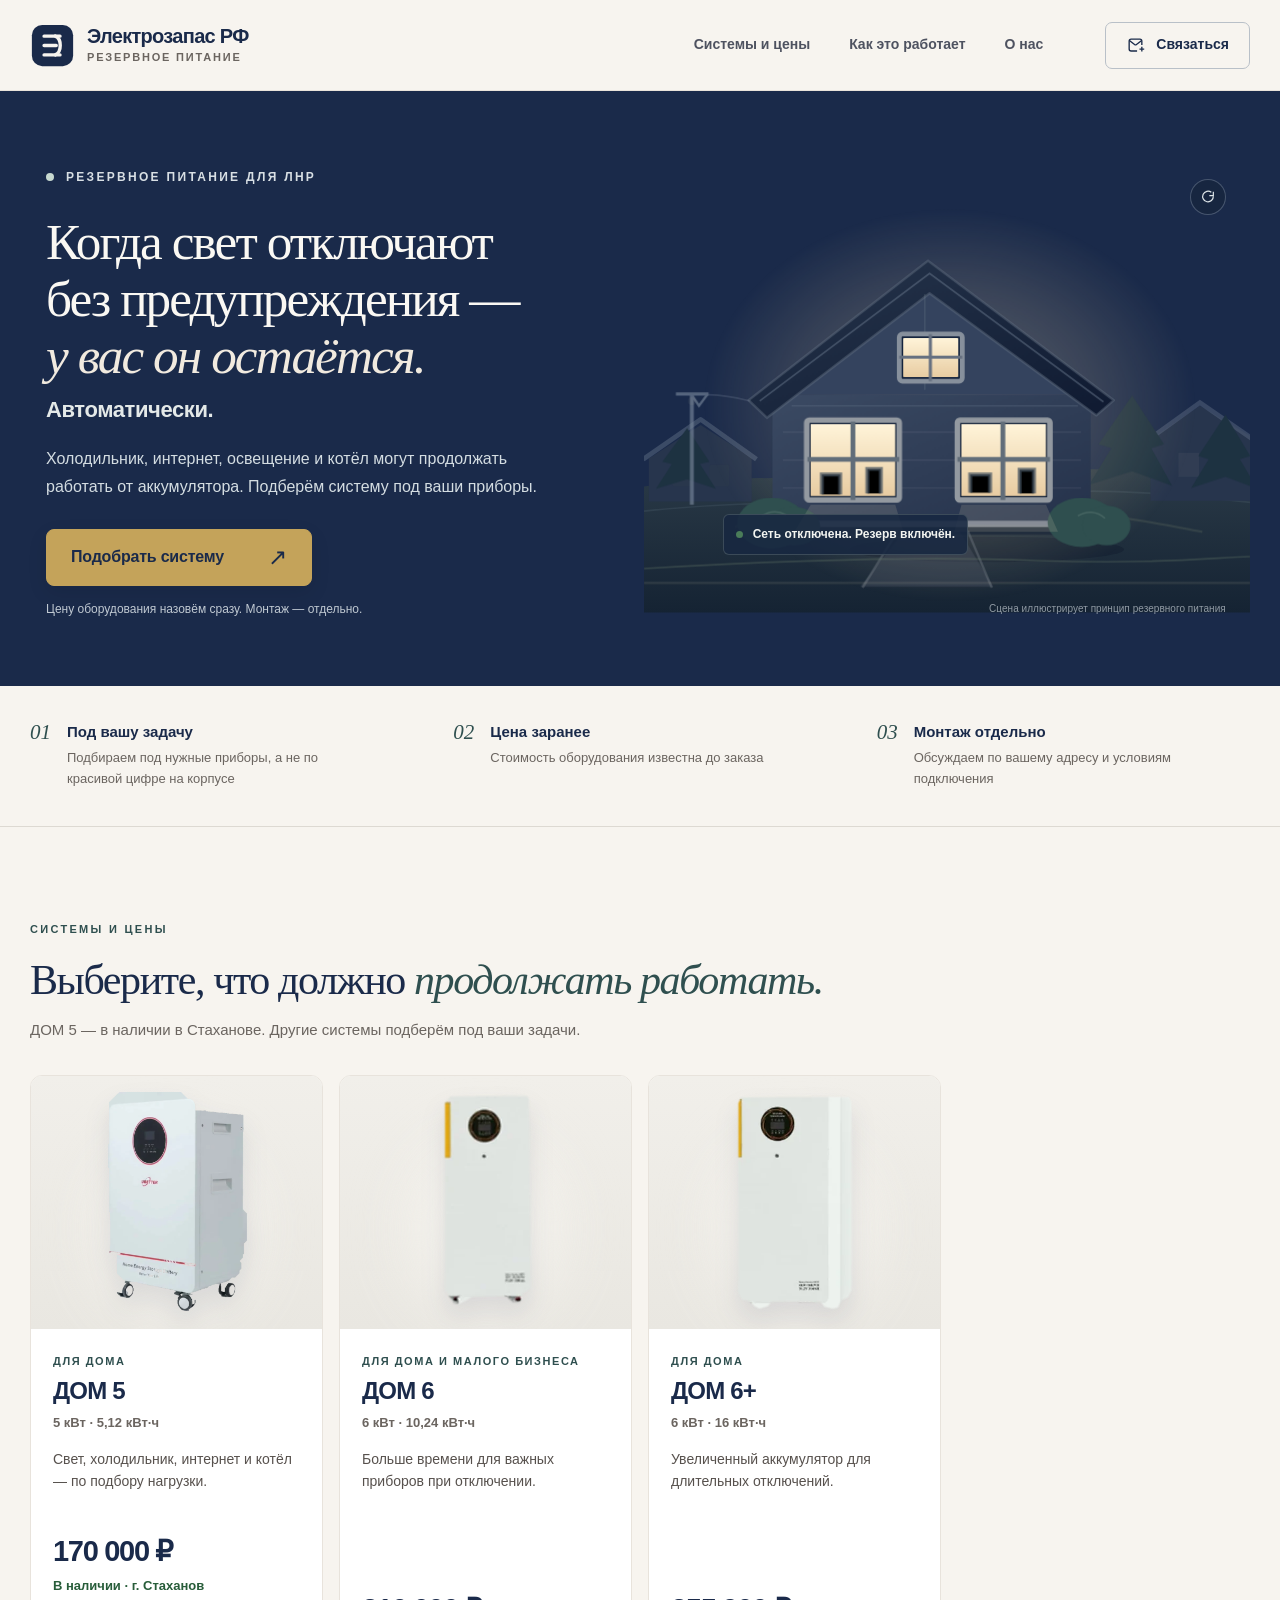
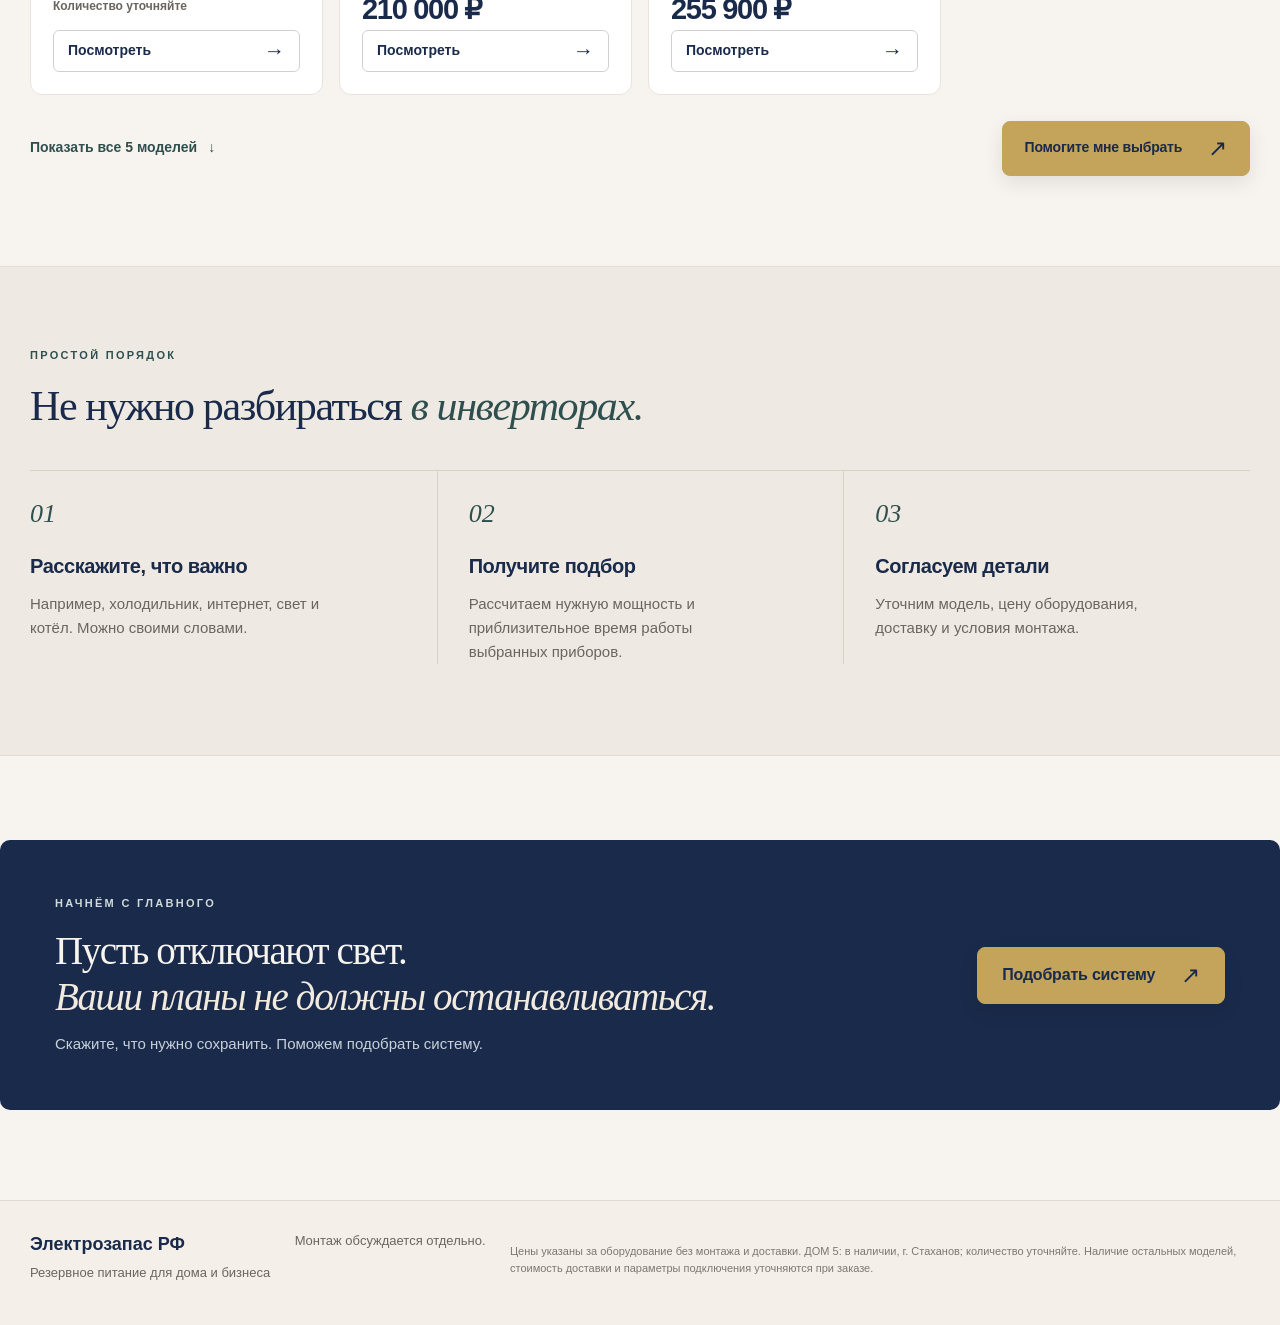
==== index.html @ c854bb40 "Prioritize DOM 5 at 170000 RUB and hide cheaper START variants" ====
<!DOCTYPE html>
<html lang="ru">
<head>
  <meta charset="UTF-8" />
  <meta name="viewport" content="width=device-width, initial-scale=1, viewport-fit=cover" />
  <meta name="theme-color" content="#F7F4EF" />
  <meta name="color-scheme" content="light" />
  <meta name="format-detection" content="telephone=no" />
  <meta name="description" content="Электрозапас РФ. Системы резервного питания для дома и бизнеса. Подбор под ваши приборы. Монтаж рассчитывается отдельно." />
  <title>Электрозапас РФ — когда свет отключают, у вас он остаётся</title>
  <link rel="stylesheet" href="styles.css" />
  <link rel="preload" href="app.js?v=20261117-170000" as="script" />
</head>
<body>
  <a href="#main-content" class="skip-link">Перейти к содержимому</a>
  <header class="site-header">
    <div class="container header-inner">
      <a class="brand" href="#" id="logoHome" aria-label="Электрозапас РФ — на главную">
        <svg class="brand-mark" viewBox="0 0 48 48" fill="none" aria-hidden="true">
          <rect x="2" y="2" width="44" height="44" rx="11" fill="#1A2A4A" />
          <path d="M15 14H32M15 24H28M15 34H32" stroke="#F7F4EF" stroke-width="3.6" stroke-linecap="round" />
          <path d="M27 14C34 17 34 31 27 34" stroke="#F7F4EF" stroke-width="3.6" stroke-linecap="round" />
        </svg>
        <span class="brand-wordmark"><strong>Электрозапас <i>РФ</i></strong><small>Резервное питание</small></span>
      </a>
      <nav class="desktop-nav" aria-label="Основная навигация">
        <a href="#systems">Системы и цены</a>
        <a href="#how">Как это работает</a>
        <a href="#about">О нас</a>
      </nav>
      <button type="button" class="header-contact" data-open-lead>
        <svg viewBox="0 0 24 24" fill="none" stroke="currentColor" stroke-width="1.7" aria-hidden="true"><path d="M20 11.4V6.5A2.5 2.5 0 0 0 17.5 4h-11A2.5 2.5 0 0 0 4 6.5v10A2.5 2.5 0 0 0 6.5 19H14"/><path d="M4.7 6l6.1 4.8a2 2 0 0 0 2.4 0L19.4 6"/><path d="M17 16.5h6M20 13.5v6" /></svg>
        Связаться
      </button>
    </div>
  </header>

  <div id="landing-view">
    <main id="main-content">
      <section class="hero container" aria-labelledby="heroTitle">
        <div class="hero-copy">
          <p class="hero-eyebrow"><span class="eyebrow-dot"></span> Резервное питание для ЛНР</p>
          <h1 id="heroTitle">Когда свет отключают <span>без предупреждения —</span> <em>у вас он остаётся.</em></h1>
          <p class="hero-automatic">Автоматически.</p>
          <p class="hero-description">Холодильник, интернет, освещение и котёл могут продолжать работать от аккумулятора. Подберём систему под ваши приборы.</p>
          <button type="button" class="button-primary hero-cta" data-open-lead>Подобрать систему <span aria-hidden="true">↗</span></button>
          <p class="hero-underbutton">Цену оборудования назовём сразу. Монтаж — отдельно.</p>
        </div>
        <div class="hero-visual" id="heroVisual" role="img" aria-label="Ночной дом. В районе отключают электричество, затем окна дома мягко загораются благодаря резервному питанию.">
          <svg class="house-scene" viewBox="0 0 760 550" aria-hidden="true" xmlns="http://www.w3.org/2000/svg">
            <defs>
              <linearGradient id="eveningSky" x1="0" y1="0" x2="0" y2="1"><stop stop-color="#1A2A4A"/><stop offset="1" stop-color="#19253E"/></linearGradient>
              <linearGradient id="mainWall" x1="0" y1="0" x2="1" y2="1"><stop stop-color="#3B4A63"/><stop offset="1" stop-color="#25324B"/></linearGradient>
              <linearGradient id="roof" x1="0" y1="0" x2="0.9" y2="1"><stop stop-color="#27364D"/><stop offset="1" stop-color="#101B32"/></linearGradient>
              <linearGradient id="glazing" x1="0" y1="0" x2="0" y2="1"><stop stop-color="#FFF4D9"/><stop offset="1" stop-color="#E8CCA2"/></linearGradient>
              <radialGradient id="warmAura"><stop stop-color="#FFE9BE" stop-opacity=".31"/><stop offset=".63" stop-color="#FFE4B2" stop-opacity=".13"/><stop offset="1" stop-color="#FFE4B2" stop-opacity="0"/></radialGradient>
              <linearGradient id="ground" x1="0" y1="0" x2="0" y2="1"><stop stop-color="#2A3A47"/><stop offset="1" stop-color="#152333"/></linearGradient>
            </defs>
            <path d="M0 392C147 374 231 386 343 378C453 369 643 362 760 390V550H0Z" fill="url(#ground)" />
            <path d="M0 423C155 406 270 417 389 405C519 392 650 398 760 412" stroke="#516071" stroke-opacity=".28" stroke-width="2" fill="none"/>
            <g class="far-street">
              <path d="M6 357L71 315L135 356V411H6Z" fill="#27354D"/><path d="M-1 358L71 308L141 358" fill="none" stroke="#53617A" stroke-opacity=".6" stroke-width="6" stroke-linejoin="round"/>
              <rect x="36" y="365" width="25" height="27" rx="2" fill="#29374C"/><rect x="82" y="365" width="25" height="27" rx="2" fill="#29374C"/>
              <path d="M635 333L697 291L760 329V410H635Z" fill="#27354D"/><path d="M626 338L697 287L765 334" fill="none" stroke="#53617A" stroke-opacity=".55" stroke-width="6"/>
              <rect class="neighborhood-light" x="670" y="350" width="26" height="30" fill="#DDD4B8" opacity=".55"/>
            </g>
            <g class="tree-lines" fill="#1D3241"><path d="M54 409V319l-31 42 12 3-20 31 39-12 36 12-20-31 12-3-28-42Z"/><path d="M612 421V278l-42 61 16 5-28 46 54-17 50 18-26-47 16-5-40-61Z"/><path d="M729 420V302l-34 52 13 4-22 36 43-14 40 15-22-37 13-4-31-52Z"/></g>
            <g class="front-garden"><path d="M114 443C172 415 249 415 324 434C400 449 477 427 555 428C612 430 665 443 700 449" fill="none" stroke="#56625B" stroke-width="3" stroke-opacity=".38"/><ellipse cx="430" cy="471" rx="172" ry="16" fill="#0E1A2B" opacity=".38"/></g>
            <g class="main-house">
              <ellipse class="house-aura" cx="383" cy="290" rx="310" ry="248" fill="url(#warmAura)"/>
              <rect x="161" y="277" width="399" height="163" fill="url(#mainWall)"/>
              <path d="M161 277L360 130L560 277H161Z" fill="#34435E"/>
              <path d="M131 284L356 109L589 284L567 303L358 150L154 306Z" fill="url(#roof)" stroke="#657184" stroke-opacity=".45" stroke-width="3" stroke-linejoin="round"/>
              <path d="M145 285L358 125L576 286" fill="none" stroke="#728094" stroke-opacity=".45" stroke-width="2"/>
              <path d="M185 291H544" stroke="#728094" stroke-opacity=".25" stroke-width="2"/>
              <path d="M174 324H548M174 359H548M174 394H548" stroke="#8B98A3" stroke-opacity=".14" stroke-width="1.8" />
              <path d="M352 151L352 271" stroke="#8B98A3" stroke-opacity=".24" stroke-width="1.6"/>
              <rect x="320" y="201" width="79" height="59" rx="4" fill="#14233D" stroke="#87909C" stroke-width="6"/>
              <rect class="window-light" x="325" y="206" width="69" height="49" rx="1" fill="url(#glazing)" />
              <path d="M359 201V260M320 230H399" stroke="#667080" stroke-width="4"/>
              <rect x="204" y="309" width="116" height="100" rx="3" fill="#101F37" stroke="#9399A0" stroke-width="7"/>
              <rect class="window-light" x="209" y="314" width="106" height="90" fill="url(#glazing)"/>
              <path d="M262 311V409M205 358H320" stroke="#616D79" stroke-width="6" />
              <rect x="393" y="309" width="116" height="100" rx="3" fill="#101F37" stroke="#9399A0" stroke-width="7"/>
              <rect class="window-light" x="398" y="314" width="106" height="90" fill="url(#glazing)"/>
              <path d="M450 311V409M393 358H509" stroke="#616D79" stroke-width="6"/>
              <path class="indoor-silhouette" d="M223 402V377H246V402M280 401V370H297V401M409 400V377H434V400M471 401V371H489V401" stroke="#42505E" stroke-width="5" stroke-opacity=".7"/>
              <path d="M161 439H561" stroke="#8A91A0" stroke-opacity=".8" stroke-width="8"/>
              <path d="M160 448H560" stroke="#212D3D" stroke-width="9"/>
              <path d="M327 447L271 518H438L395 447Z" fill="#6E7280" opacity=".24"/>
              <path d="M318 448L274 519M406 448L436 519" stroke="#717B83" stroke-opacity=".45" stroke-width="3"/>
              <g fill="#2F4F4F"><ellipse cx="160" cy="438" rx="43" ry="32"/><ellipse cx="188" cy="442" rx="33" ry="24"/><ellipse cx="549" cy="437" rx="43" ry="31"/><ellipse cx="580" cy="441" rx="30" ry="25"/></g>
              <path d="M148 429C159 422 168 422 178 428M544 429C555 422 568 423 578 432" stroke="#78918A" stroke-opacity=".33" stroke-width="2" fill="none"/>
              <path class="window-reflection" d="M209 415L183 458L328 458L315 415M398 415L389 449L519 449L504 415" fill="#F6E4C2" opacity="0"/>
            </g>
            <g class="street-pole" opacity=".65"><path d="M60 276V415" stroke="#77869A" stroke-width="5"/><path d="M40 276H81" stroke="#77869A" stroke-width="4"/><path d="M59 276L69 291L80 276" stroke="#77869A" stroke-width="3" fill="none"/><path d="M81 277C108 278 117 281 133 285" fill="none" stroke="#8C99AB" stroke-opacity=".35" stroke-width="2"/></g>
            <circle class="pole-light" cx="60" cy="285" r="5" fill="#F4E0B9" />
            <g class="scene-detail"><path d="M0 495C172 485 347 479 492 485C647 490 715 481 760 480" stroke="#667A6A" stroke-opacity=".36" stroke-width="2" fill="none"/><path d="M0 513H760" stroke="#B3B09B" stroke-opacity=".15" stroke-width="3"/></g>
          </svg>
          <div class="scene-status">
            <span class="scene-status-indicator"></span>
            <span class="scene-status-text" id="sceneStatus">Сеть отключена. Резерв включён.</span>
          </div>
          <button type="button" class="replay-button" id="replayHero" aria-label="Повторить анимацию" title="Повторить анимацию">
            <svg width="16" height="16" viewBox="0 0 24 24" stroke="currentColor" fill="none" stroke-width="1.8" aria-hidden="true"><path d="M20 11a8 8 0 1 1-3-6"/><path d="M20 4v6h-6"/></svg>
          </button>
          <p class="scene-disclaimer">Сцена иллюстрирует принцип резервного питания</p>
        </div>
      </section>

      <section class="trust-strip container" id="about" aria-label="Наш подход">
        <div class="trust-item"><span class="trust-index">01</span><div><strong>Под вашу задачу</strong><p>Подбираем под нужные приборы, а не по красивой цифре на корпусе</p></div></div>
        <div class="trust-item"><span class="trust-index">02</span><div><strong>Цена заранее</strong><p>Стоимость оборудования известна до заказа</p></div></div>
        <div class="trust-item"><span class="trust-index">03</span><div><strong>Монтаж отдельно</strong><p>Обсуждаем по вашему адресу и условиям подключения</p></div></div>
      </section>

      <section class="models-section section container" id="systems" aria-labelledby="modelsTitle">
        <div class="section-heading"><div><p class="section-kicker">СИСТЕМЫ И ЦЕНЫ</p><h2 id="modelsTitle">Выберите, что должно <i>продолжать работать.</i></h2><p class="section-caption">ДОМ 5 — в наличии в Стаханове. Другие системы подберём под ваши задачи.</p></div></div>
        <div class="models-grid" id="modelsGrid"></div>
        <div class="models-section-bottom"><button id="moreModels" class="quiet-link" type="button" aria-expanded="false">Показать все 5 моделей <span aria-hidden="true">↓</span></button><button type="button" class="button-primary compact-cta" data-open-lead>Помогите мне выбрать <span aria-hidden="true">↗</span></button></div>
      </section>

      <section class="steps-section" id="how" aria-labelledby="stepsTitle"><div class="container">
        <div class="steps-head"><p class="section-kicker">ПРОСТОЙ ПОРЯДОК</p><h2 id="stepsTitle">Не нужно разбираться <i>в инверторах.</i></h2></div>
        <div class="steps-grid">
          <div class="step"><span class="step-number">01</span><h3>Расскажите, что важно</h3><p>Например, холодильник, интернет, свет и котёл. Можно своими словами.</p></div>
          <div class="step"><span class="step-number">02</span><h3>Получите подбор</h3><p>Рассчитаем нужную мощность и приблизительное время работы выбранных приборов.</p></div>
          <div class="step"><span class="step-number">03</span><h3>Согласуем детали</h3><p>Уточним модель, цену оборудования, доставку и условия монтажа.</p></div>
        </div>
      </div></section>

      <section class="final-cta container" aria-label="Оставить заявку">
        <div><p class="section-kicker">НАЧНЁМ С ГЛАВНОГО</p><h2>Пусть отключают свет.<br /><i>Ваши планы не должны останавливаться.</i></h2><p>Скажите, что нужно сохранить. Поможем подобрать систему.</p></div>
        <button type="button" class="button-primary" data-open-lead>Подобрать систему <span aria-hidden="true">↗</span></button>
      </section>
    </main>
    <footer class="site-footer"><div class="container footer-inner"><div class="footer-brand"><strong>Электрозапас РФ</strong><span>Резервное питание для дома и бизнеса</span></div><div>Монтаж обсуждается отдельно.</div><div class="footer-fine">Цены указаны за оборудование без монтажа и доставки. ДОМ 5: в наличии, г. Стаханов; количество уточняйте. Наличие остальных моделей, стоимость доставки и параметры подключения уточняются при заказе.</div></div></footer>
  </div>

  <div id="product-view" hidden>
    <main class="container product-page" id="productMain">
      <button type="button" class="back-link" id="backToCatalog" aria-label="Вернуться к каталогу">← Вернуться к системам</button>
      <div class="product-layout">
        <div class="product-photo-panel"><div class="product-photo-glow"></div><img id="detailImg" decoding="async" src="assets/home5.webp" alt="Корпус резервного питания"/><div class="photo-caption" id="detailPhotoCaption">Фото корпуса UBetter из предоставленного видео</div></div>
        <div class="product-information">
          <p class="section-kicker">СИСТЕМА РЕЗЕРВНОГО ПИТАНИЯ</p>
          <h1 id="detailName">ДОМ 5</h1>
          <p class="product-one-liner" id="detailSubtitle">Ваш домашний резерв на случай отключений</p>
          <div class="product-specs" id="detailSpecs">5 кВт <span></span> 5,12 кВт·ч</div>
          <div class="product-purchase"><p class="product-price" id="detailPrice">170 000 ₽</p><p>Монтаж отдельно.</p></div>
          <h2 class="benefits-heading">Что это меняет для вас</h2>
          <ul class="benefits" id="detailBenefits"></ul>
          <button type="button" class="button-primary product-order" id="detailOrder">Заказать <span aria-hidden="true">↗</span></button>
          <p class="product-caution">Список приборов и фактическая автономность зависят от нагрузки. Условия автоматического переключения проверяются для выбранной модели и схемы подключения.</p>
        </div>
      </div>
      <div class="detail-secondary"><div><span>Сначала подбираем</span><strong>Проверим суммарную нагрузку</strong></div><div><span>До оплаты</span><strong>Согласуем модель и цену</strong></div><div><span>Отдельно</span><strong>Рассчитаем монтаж по адресу</strong></div></div>
    </main>
    <footer class="site-footer"><div class="container footer-inner"><div class="footer-brand"><strong>Электрозапас РФ</strong><span>Резервное питание для дома и бизнеса</span></div><div>Монтаж по согласованию.</div></div></footer>
  </div>

  <div class="mobile-product-bar" id="mobileProductBar" hidden>
    <div><span>Стоимость оборудования</span><strong id="mobileProductPrice">170 000 ₽</strong></div>
    <button type="button" class="button-primary" id="mobileProductOrder">Заказать <span aria-hidden="true">↗</span></button>
  </div>

  <dialog id="leadDialog" class="lead-dialog" aria-labelledby="leadTitle">
    <form id="leadForm" method="dialog" novalidate>
      <div class="dialog-top"><div><p class="section-kicker">ПОДБЕРЁМ ПО ЗАДАЧЕ</p><h2 id="leadTitle">Что должно работать,<br /><i>когда нет света?</i></h2></div><button type="button" class="dialog-close" id="closeDialog" aria-label="Закрыть">×</button></div>
      <p class="dialog-intro">Не нужно знать киловатты. Отметьте главное — это займёт меньше минуты.</p>
      <fieldset><legend>Для какого объекта?</legend><div class="choice-row" id="objectChoice"><label><input type="radio" name="object" value="Дом" checked/><span>Дом</span></label><label><input type="radio" name="object" value="Магазин"/><span>Магазин</span></label><label><input type="radio" name="object" value="Кафе"/><span>Кафе</span></label><label><input type="radio" name="object" value="Офис"/><span>Офис</span></label></div></fieldset>
      <fieldset><legend>Что нельзя оставлять без питания?</legend><div class="appliances" id="applianceChoice"><label><input type="checkbox" name="appliance" value="Свет" checked/><span>Свет</span></label><label><input type="checkbox" name="appliance" value="Холодильник" checked/><span>Холодильник</span></label><label><input type="checkbox" name="appliance" value="Интернет" checked/><span>Интернет</span></label><label><input type="checkbox" name="appliance" value="Котёл"/><span>Котёл</span></label></div></fieldset>
      <div class="form-fields"><label>Ваш телефон <input id="leadPhone" name="phone" type="tel" autocomplete="tel" inputmode="tel" placeholder="+7 9xx xxx-xx-xx" required /></label><label>Город или посёлок <input id="leadCity" name="city" autocomplete="address-level2" placeholder="Например, Луганск" /></label></div>
      <input type="hidden" id="leadModel" name="model" value="Подбор системы" />
      <label class="privacy-check"><input id="leadConsent" type="checkbox" required /><span>Согласен(на) на использование указанных данных для подготовки обращения</span></label>
      <button type="submit" class="button-primary dialog-submit">Подготовить заявку <span aria-hidden="true">↗</span></button>
      <p id="leadFeedback" class="lead-feedback" aria-live="polite"></p>
      <p class="lead-honesty">Демонстрация дизайна. Здесь текст заявки копируется, но не отправляется: перед публикацией необходимо подключить подтверждённый контакт или сервер.</p>
    </form>
  </dialog>
  <script src="app.js?v=20261117-170000" defer></script>
  
<script src="orders.js?v=76" defer></script>

  <script>window.addEventListener("load",function(){if("serviceWorker" in navigator&&location.protocol==="https:"){navigator.serviceWorker.register("./sw.js").catch(function(){});}});</script>
</body>
</html>
---- styles.css ----
:root{
  --navy:#1A2A4A;
  --cream:#F7F4EF;
  --bronze:#C4A35A;
  --pine:#2F4F4F;
  --ink:#1C1C1C;
  --muted:#6B6560;
  --success:#4A7C59;
  --paper:#FFFFFF;
  --line:#DDD9D2;
  --soft:#EFEAE1;
  --heading:Georgia,"Times New Roman",serif;
  --body:Inter,"Segoe UI",-apple-system,BlinkMacSystemFont,Arial,sans-serif;
}
*,*::before,*::after{box-sizing:border-box}
html{scroll-behavior:smooth;scroll-padding-top:104px}
body{margin:0;background:var(--cream);color:var(--ink);font:16px/1.55 var(--body);-webkit-font-smoothing:antialiased}
body.modal-open{overflow:hidden}
button,input,select{font:inherit}
button{cursor:pointer}
button:disabled{cursor:not-allowed}
a{color:inherit;text-decoration:none}
svg{display:block}
img{display:block;max-width:100%}
[hidden]{display:none!important}
:focus-visible{outline:3px solid var(--success);outline-offset:4px}
.container{max-width:1320px;margin-inline:auto;padding-inline:30px}
.skip-link{position:fixed;top:-100px;left:12px;z-index:100;background:var(--paper);padding:12px 18px;border-radius:8px}
.skip-link:focus{top:8px}
/* Header */
.site-header{height:91px;background:var(--cream);position:relative;z-index:10;border-bottom:1px solid #E9E3DA}
.header-inner{height:100%;display:flex;justify-content:space-between;align-items:center;gap:20px}
.brand{display:flex;align-items:center;gap:12px;min-width:max-content}
.brand-mark{width:45px;height:45px;flex-shrink:0}
.brand-wordmark{display:flex;flex-direction:column;line-height:1.05;gap:5px}
.brand-wordmark strong{font-size:20px;letter-spacing:-.7px;font-weight:760;color:var(--navy)}
.brand-wordmark strong i{font-style:normal;font-weight:650}
.brand-wordmark small{font-size:11px;font-weight:600;letter-spacing:1.8px;text-transform:uppercase;color:var(--muted)}
.desktop-nav{display:flex;align-items:center;gap:39px;margin-left:auto;margin-right:42px}
.desktop-nav a{font-size:14px;font-weight:600;color:#4E5260;white-space:nowrap;transition:color .18s ease}
.desktop-nav a:hover,.desktop-nav a:focus-visible{color:var(--pine)}
.header-contact{min-height:47px;padding:0 20px;display:flex;align-items:center;justify-content:center;gap:11px;border:1px solid #B9C0C8;border-radius:7px;background:transparent;color:var(--navy);font-size:14px;font-weight:700;white-space:nowrap;transition:background .2s,border-color .2s}
.header-contact svg{width:19px;height:19px}
.header-contact:hover{background:#EAECE8;border-color:var(--pine)}
/* Common */
.section{padding-block:94px 90px}
.section-kicker{margin:0 0 18px;color:var(--pine);font-weight:800;letter-spacing:2.3px;font-size:11px}
h1,h2,h3,p{margin-top:0}
h2{font:normal 42px/1.16 var(--heading);letter-spacing:-1.4px;color:var(--navy)}
h2 i{font-weight:normal;font-style:italic;color:var(--pine)}
.button-primary{background:var(--bronze);color:var(--navy);border:1px solid var(--bronze);border-radius:8px;min-height:57px;padding:15px 24px;display:inline-flex;align-items:center;justify-content:space-between;gap:26px;font-size:16px;font-weight:800;letter-spacing:-.2px;box-shadow:0 7px 20px rgba(0,0,0,.09);transition:transform .2s ease,box-shadow .2s ease,filter .2s ease;white-space:nowrap}
.button-primary:hover{transform:translateY(-2px);box-shadow:0 13px 26px rgba(0,0,0,.14);filter:brightness(1.045)}
.button-primary:active{transform:translateY(0);box-shadow:0 5px 14px rgba(0,0,0,.12)}
.button-primary span{font-size:23px;line-height:1;font-weight:400}
/* Hero */
.hero{padding-top:64px;padding-bottom:55px;display:grid;grid-template-columns:minmax(0,1.02fr) minmax(0,1.07fr);align-items:center;gap:20px;min-height:592px;background:var(--navy);color:var(--cream);max-width:100%;padding-left:max(46px,calc((100vw - 1260px)/2));padding-right:max(30px,calc((100vw - 1260px)/2));overflow:hidden}
.hero-copy{position:relative;z-index:2;padding-top:12px;padding-bottom:13px;max-width:630px}
.hero-eyebrow{font-size:12px;color:#D8DFE4;font-weight:750;letter-spacing:2.3px;text-transform:uppercase;display:flex;align-items:center;gap:12px;margin-bottom:28px}
.eyebrow-dot{display:block;width:8px;height:8px;border-radius:50%;background:#C7D9D0}
.hero h1{font:normal clamp(42px,4vw,60px)/1.11 var(--heading);letter-spacing:-1.9px;margin-bottom:12px;color:#FAF8F3}
.hero h1 span{display:block}
.hero h1 em{display:block;color:#F1EADF;font-weight:normal;font-style:italic}
.hero-automatic{font-size:22px;line-height:1.2;font-weight:700;letter-spacing:-.4px;margin:0 0 22px;color:#E4E9E8}
.hero-description{color:#D4DDE2;font-size:16px;line-height:1.74;max-width:500px;margin-bottom:28px}
.hero-cta{min-width:266px}
.hero-underbutton{margin:15px 0 0;font-size:12px;color:#C0C9D2;line-height:1.4}
.hero-visual{height:min(37.2vw,518px);min-height:350px;max-width:710px;width:100%;position:relative;align-self:center;isolation:isolate;overflow:hidden}
.house-scene{width:100%;height:100%;display:block;overflow:visible;object-fit:contain}
.scene-status{position:absolute;left:13%;bottom:16%;display:flex;align-items:center;gap:10px;color:#F3F5F1;font-size:12px;font-weight:700;background:#182841DD;border:1px solid #71817D66;padding:10px 12px;border-radius:6px;opacity:0;animation:statusAppear 4.4s ease both;max-width:80%;z-index:2}
.scene-status-indicator{width:7px;height:7px;background:var(--success);border-radius:50%;flex:none}
.replay-button{position:absolute;right:4%;top:5%;border:1px solid #9CA9BA5E;background:#16243C9C;color:#DFE6E9;width:36px;height:36px;display:grid;place-items:center;border-radius:50%;transition:background .2s}
.replay-button:hover{background:#3C4B61}
.scene-disclaimer{position:absolute;right:4%;bottom:3%;margin:0;color:#C4CDD4B3;font-size:10px;letter-spacing:.05px;text-align:right}
.window-light{opacity:0;animation:lightOn 4.4s ease both}
.window-reflection{animation:reflection 4.4s ease both}
.house-aura{opacity:0;animation:auraOn 4.4s ease both}
.neighborhood-light,.pole-light{animation:areaOut 4.4s ease both}
@keyframes lightOn{0%,40%{opacity:0}60%,100%{opacity:1}}
@keyframes auraOn{0%,45%{opacity:0}67%,100%{opacity:1}}
@keyframes reflection{0%,50%{opacity:0}65%,100%{opacity:.14}}
@keyframes areaOut{0%,18%{opacity:.65}28%,100%{opacity:.05}}
@keyframes statusAppear{0%,52%{opacity:0;transform:translateY(6px)}68%,100%{opacity:1;transform:none}}
/* Storyboard overrides for screenshot / accessibility */
.hero-visual.snapshot .window-light,.hero-visual.snapshot .house-aura,.hero-visual.snapshot .neighborhood-light,.hero-visual.snapshot .pole-light,.hero-visual.snapshot .window-reflection,.hero-visual.snapshot .scene-status{animation:none!important;transform:none!important}
.hero-visual.snapshot.phase-0 .window-light,.hero-visual.snapshot.phase-0 .house-aura,.hero-visual.snapshot.phase-0 .window-reflection,.hero-visual.snapshot.phase-0 .scene-status{opacity:0}
.hero-visual.snapshot.phase-0 .neighborhood-light,.hero-visual.snapshot.phase-0 .pole-light{opacity:.65}
.hero-visual.snapshot.phase-1 .window-light,.hero-visual.snapshot.phase-1 .house-aura,.hero-visual.snapshot.phase-1 .window-reflection,.hero-visual.snapshot.phase-1 .scene-status{opacity:0}
.hero-visual.snapshot.phase-1 .neighborhood-light,.hero-visual.snapshot.phase-1 .pole-light{opacity:.04}
.hero-visual.snapshot.phase-2 .window-light{opacity:.58}.hero-visual.snapshot.phase-2 .house-aura{opacity:.55}.hero-visual.snapshot.phase-2 .window-reflection{opacity:.06}.hero-visual.snapshot.phase-2 .scene-status{opacity:.5}
.hero-visual.snapshot.phase-2 .neighborhood-light,.hero-visual.snapshot.phase-2 .pole-light{opacity:.04}
.hero-visual.snapshot.phase-3 .window-light,.hero-visual.snapshot.phase-3 .house-aura,.hero-visual.snapshot.phase-3 .scene-status{opacity:1}
.hero-visual.snapshot.phase-3 .window-reflection{opacity:.14}
.hero-visual.snapshot.phase-3 .neighborhood-light,.hero-visual.snapshot.phase-3 .pole-light{opacity:.04}
/* Trust */
.trust-strip{display:grid;grid-template-columns:repeat(3,1fr);gap:50px;padding-top:34px;padding-bottom:37px;border-bottom:1px solid var(--line)}
.trust-item{display:flex;gap:16px;align-items:flex-start}
.trust-index{font:italic 21px var(--heading);color:var(--pine);line-height:1.2}
.trust-item strong{display:block;font-size:15px;font-weight:800;color:var(--navy);margin-bottom:5px}
.trust-item p{font-size:13px;line-height:1.55;color:var(--muted);margin:0;max-width:300px}
/* Cards */
.section-heading{display:flex;justify-content:space-between;align-items:end;gap:30px;margin-bottom:32px}
.section-heading h2{max-width:900px;margin-bottom:14px}
.section-caption{color:var(--muted);font-size:15px;line-height:1.65;margin:0}
.models-grid{display:grid;grid-template-columns:repeat(4,minmax(0,1fr));gap:16px}
.model-card{background:var(--paper);border:1px solid #E8E3DC;border-radius:12px;overflow:hidden;display:flex;flex-direction:column;transition:transform .22s ease,box-shadow .22s ease,border-color .22s ease}
.model-card:hover{transform:translateY(-3px);box-shadow:0 15px 40px #1A2A4A12;border-color:#C9C6BE}
.model-art{position:relative;background:linear-gradient(180deg,#F1EFEA,#E9E7E1);height:253px;display:flex;align-items:center;justify-content:center;overflow:hidden}
.model-art::before{content:"";position:absolute;inset:26% 25% 6%;border-radius:50%;background:#F8F6F1;filter:blur(33px);opacity:.76}
.model-art img{position:relative;width:auto;height:93%;max-height:243px;max-width:79%;object-fit:contain;filter:drop-shadow(0 14px 12px #1A2A4A1B)}
.model-card:nth-child(1) .model-art img{max-height:222px}
.model-card:nth-child(3) .model-art img{max-height:224px}
.model-body{display:flex;flex:1;flex-direction:column;padding:24px 22px 22px}
.model-category{font-size:11px;letter-spacing:1.55px;color:var(--pine);font-weight:800;text-transform:uppercase;margin:0 0 8px}
.model-title{font-size:24px;letter-spacing:-.8px;font-weight:800;color:var(--navy);line-height:1.1;margin:0 0 8px}
.model-details{font-size:13px;color:var(--muted);font-weight:650;margin-bottom:15px}
.model-simple{font-size:14px;color:#57514D;line-height:1.6;margin-bottom:20px;min-height:68px}
.model-price{font-size:29px;font-weight:850;line-height:1.1;letter-spacing:-1.3px;color:var(--bronze);margin:auto 0 4px;white-space:nowrap}
.model-price-note{font-size:11px;color:var(--muted);margin:0 0 16px}
.model-more{align-self:stretch;background:transparent;border:1px solid #CFD1CD;border-radius:6px;min-height:42px;padding:8px 14px;color:var(--navy);font-size:14px;font-weight:750;display:flex;align-items:center;justify-content:space-between;transition:background .2s,border-color .2s}
.model-more span{font-size:21px;font-weight:400;line-height:1}
.model-more:hover{background:#F5F3EE;border-color:var(--pine)}
.models-section-bottom{display:flex;align-items:center;justify-content:space-between;gap:22px;margin-top:26px}
.quiet-link{border:0;background:transparent;color:var(--pine);display:inline-flex;align-items:center;gap:11px;font-weight:800;padding:13px 0;font-size:14px}
.quiet-link:hover{text-decoration:underline;text-underline-offset:4px}
.compact-cta{min-height:53px;padding-inline:22px;font-size:14px}
/* Steps */
.steps-section{background:#EEEAE3;padding-block:80px 91px;border-block:1px solid #E2DCD2}
.steps-head{max-width:740px;margin-bottom:40px}
.steps-head h2{margin-bottom:0}
.steps-grid{display:grid;grid-template-columns:repeat(3,minmax(0,1fr));gap:0;border-top:1px solid #D8D1C5}
.step{padding:28px 32px 0 0;position:relative}
.step+ .step{padding-left:31px;border-left:1px solid #D8D1C5}
.step-number{font:italic 26px var(--heading);color:var(--pine);display:block;margin-bottom:24px}
.step h3{font-size:20px;line-height:1.35;letter-spacing:-.45px;color:var(--navy);margin-bottom:12px}
.step p{max-width:300px;font-size:15px;line-height:1.6;color:var(--muted);margin:0}
/* Final CTA */
.final-cta{margin-block:84px 90px;padding-block:55px;padding-inline:55px;background:var(--navy);border-radius:10px;color:var(--cream);display:flex;align-items:center;justify-content:space-between;gap:32px}
.final-cta .section-kicker{color:#D1DADA;margin-bottom:16px}
.final-cta h2{color:var(--cream);font-size:39px;margin:0 0 13px}
.final-cta h2 i{color:#F1EADF}
.final-cta p:last-child{color:#C8D1D9;font-size:15px;margin:0}
.final-cta .button-primary{flex:none}
.site-footer{border-top:1px solid var(--line);background:#F4F0E9;padding-block:30px 42px}
.footer-inner{display:flex;justify-content:space-between;align-items:flex-start;gap:22px;flex-wrap:wrap;font-size:13px;color:var(--muted)}
.footer-brand{display:flex;flex-direction:column;gap:4px}
.footer-brand strong{font-size:18px;color:var(--navy)}
.footer-fine{width:100%;font-size:11px;color:#7D7771;margin-top:12px;max-width:740px}
/* Product detail */
.product-page{padding-block:47px 94px}
.back-link{border:0;background:none;font-size:13px;color:var(--pine);font-weight:800;padding:3px 0;margin-bottom:26px}
.back-link:hover{text-decoration:underline;text-underline-offset:5px}
.product-layout{display:grid;grid-template-columns:1.08fr 1fr;gap:65px;align-items:stretch}
.product-photo-panel{position:relative;min-height:610px;background:linear-gradient(145deg,#EFEDE7,#E6E3DB);display:grid;place-items:center;overflow:hidden;border-radius:11px}
.product-photo-glow{position:absolute;inset:19% 26%;border-radius:50%;background:#FFFFFF9C;filter:blur(65px)}
.product-photo-panel img{position:relative;max-width:76%;max-height:525px;object-fit:contain;filter:drop-shadow(0 25px 22px #17233922)}
.photo-caption{position:absolute;bottom:18px;left:25px;right:25px;text-align:center;color:#6B6560;font-size:11px}
.product-information{padding-top:30px;padding-bottom:28px;display:flex;flex-direction:column;align-items:start}
.product-information .section-kicker{margin-bottom:14px}
.product-information h1{font:normal clamp(60px,6vw,94px)/1.02 var(--heading);color:var(--navy);letter-spacing:-3.7px;margin:0 0 12px}
.product-one-liner{font-size:22px;line-height:1.3;color:#354354;font-weight:650;letter-spacing:-.5px;margin-bottom:15px}
.product-specs{font-size:15px;font-weight:750;color:var(--pine);display:flex;align-items:center;gap:13px;margin-bottom:30px}
.product-specs span{display:inline-block;width:4px;height:4px;border-radius:50%;background:var(--pine)}
.product-purchase{border-block:1px solid var(--line);padding-block:21px 24px;width:100%;margin-bottom:28px}
.product-price{font-size:clamp(44px,4vw,58px);letter-spacing:-2.3px;font-weight:850;line-height:1.05;color:var(--bronze);margin:0 0 9px}
.product-purchase p:last-child{font-size:13px;margin:0;color:var(--muted)}
.benefits-heading{font:normal 24px/1.25 var(--heading);color:var(--navy);margin-bottom:17px}
.benefits{padding:0;margin:0 0 26px;list-style:none;display:grid;gap:12px}
.benefits li{display:flex;gap:14px;font-size:15px;line-height:1.5;color:#4C4C49}
.benefits li:before{content:"";width:7px;height:7px;background:var(--pine);border-radius:50%;flex:none;margin-top:8px}
.product-order{min-width:245px}
.product-caution{font-size:11px;line-height:1.6;color:#7D756D;margin-top:17px;max-width:500px}
.detail-secondary{margin-top:45px;border-top:1px solid var(--line);display:grid;grid-template-columns:repeat(3,1fr);gap:30px;padding-top:25px}
.detail-secondary div{display:flex;flex-direction:column;gap:5px}
.detail-secondary span{color:var(--muted);font-size:12px}
.detail-secondary strong{color:var(--navy);font-size:14px}
/* Lead modal */
.lead-dialog{width:min(550px,calc(100% - 30px));max-height:min(94vh,820px);padding:0;border:1px solid #DFD7CC;border-radius:12px;box-shadow:0 34px 100px #111C35AA;background:var(--cream);color:var(--ink);overflow:auto}
.lead-dialog::backdrop{background:#0F182BBA;backdrop-filter:blur(3px)}
.lead-dialog form{padding:33px 35px 30px}
.dialog-top{display:flex;justify-content:space-between;align-items:start;gap:14px}
.dialog-top h2{font-size:33px;margin:0}
.dialog-top .section-kicker{margin-bottom:11px}
.dialog-close{border:1px solid var(--line);border-radius:50%;width:36px;height:36px;flex:none;font-size:28px;font-weight:300;background:none;color:var(--navy);display:grid;place-items:center;line-height:1}
.dialog-intro{font-size:14px;color:var(--muted);line-height:1.6;margin:18px 0 23px}
.lead-dialog fieldset{border:0;margin:0 0 18px;padding:0;min-width:0}
.lead-dialog legend{font-size:14px;color:var(--navy);font-weight:800;margin-bottom:9px}
.choice-row,.appliances{display:grid;grid-template-columns:repeat(4,minmax(0,1fr));gap:7px}
.choice-row label,.appliances label{cursor:pointer;position:relative;min-width:0}
.choice-row input,.appliances input{position:absolute;opacity:0;width:1px;height:1px}
.choice-row span,.appliances span{display:flex;align-items:center;justify-content:center;min-height:40px;padding:6px 7px;border:1px solid #D4CCC1;border-radius:6px;background:white;color:var(--muted);font-size:13px;font-weight:650;text-align:center;transition:all .18s}
.choice-row input:checked+span,.appliances input:checked+span{border-color:var(--pine);background:#E5EDE8;color:var(--navy);box-shadow:inset 0 0 0 1px var(--pine)}
.choice-row input:focus-visible+span,.appliances input:focus-visible+span{outline:3px solid var(--success);outline-offset:2px}
.appliances{grid-template-columns:repeat(2,1fr)}
.appliances span{justify-content:flex-start;padding-left:14px}
.form-fields{display:grid;grid-template-columns:1fr 1fr;gap:10px;margin-bottom:17px}
.form-fields label{font-size:13px;font-weight:750;color:var(--navy);display:flex;flex-direction:column;gap:6px}
.form-fields input{width:100%;min-height:46px;padding:10px 12px;border:1px solid #CFC8BE;border-radius:5px;background:white;font-size:15px;outline:none}
.form-fields input:focus{border-color:var(--pine);box-shadow:0 0 0 2px #2F4F4F23}
.form-fields input[aria-invalid=true]{border-color:#B84747}
.privacy-check{display:flex;align-items:start;gap:9px;color:var(--muted);font-size:12px;line-height:1.45;margin:5px 0 17px}
.privacy-check input{accent-color:var(--pine);margin-top:2px;width:17px;height:17px;flex:none}
.dialog-submit{width:100%}
.lead-feedback{color:var(--pine);font-size:13px;margin:13px 0 0;font-weight:700;min-height:0}
.lead-feedback.error{color:#9B3030}
.lead-honesty{color:#898078;font-size:11px;line-height:1.45;margin:12px 0 0}
@media(min-width:1540px){.hero{min-height:660px}.hero-visual{height:530px}}
@media(max-width:1180px){
 .container{padding-inline:26px}.desktop-nav{gap:21px;margin-right:12px}.brand-wordmark strong{font-size:18px}
 .hero{padding-left:40px;padding-right:22px;min-height:560px;gap:4px}.hero h1{font-size:49px}.hero-visual{height:450px}
 .models-grid{gap:13px}.model-body{padding:18px 16px}.model-price{font-size:26px}.model-art{height:225px}
 .product-layout{gap:30px}
}
@media(max-width:920px){
 .site-header{height:79px}.desktop-nav{display:none}.header-contact{margin-left:auto}
 .hero{grid-template-columns:1fr;gap:0;padding:48px 30px 32px;min-height:0}
 .hero-copy{max-width:690px;padding:0}.hero h1{font-size:54px;max-width:750px}.hero-description{max-width:630px}
 .hero-visual{height:440px;max-width:720px;margin-inline:auto;margin-top:15px;min-height:0}
 .trust-strip{gap:23px}.models-grid{grid-template-columns:repeat(2,minmax(0,1fr));gap:17px}.model-art{height:270px}
 .models-section-bottom{gap:10px}.steps-section{padding-block:63px 73px}.final-cta{padding:38px 34px;margin-block:65px}
 .final-cta h2{font-size:33px}.product-layout{grid-template-columns:1fr 1fr;gap:23px}.product-photo-panel{min-height:520px}.product-photo-panel img{max-height:420px}
 .product-one-liner{font-size:19px}.product-information h1{font-size:68px}.product-price{font-size:47px}
}
@media(max-width:680px){
 html{scroll-padding-top:85px}
 .container{padding-inline:18px}
 .site-header{height:78px}.brand{gap:9px}.brand-mark{width:39px;height:39px}
 .brand-wordmark strong{font-size:17px;letter-spacing:-.5px}.brand-wordmark small{font-size:9px;letter-spacing:1.3px}
 .header-contact{padding-inline:12px;min-height:40px;font-size:12px;gap:7px}.header-contact svg{width:17px}
 .hero{padding:35px 22px 8px}.hero-eyebrow{font-size:10px;letter-spacing:1.4px;margin-bottom:20px}.eyebrow-dot{width:6px;height:6px}
 .hero h1{font-size:clamp(35px,8.7vw,48px);line-height:1.09;letter-spacing:-1.2px;max-width:100%;margin-bottom:12px}
 .hero h1 span,.hero h1 em{display:inline}
 .hero-automatic{font-size:20px;margin-bottom:16px}
 .hero-description{font-size:15px;line-height:1.58;margin-bottom:22px}
 .hero-cta{width:100%;min-height:55px}
 .hero-underbutton{font-size:11px;margin-top:12px}
 .hero-visual{height:auto;aspect-ratio:760 / 550;width:calc(100% + 46px);max-width:none;margin:-2px -23px 0}
 .scene-status{left:16%;bottom:14%;font-size:10px;padding:8px 10px;max-width:75%}
 .replay-button{right:6%;top:9%;width:30px;height:30px}
 .scene-disclaimer{font-size:9px;bottom:3%;right:7%}
 .trust-strip{display:grid;grid-template-columns:1fr;padding-block:26px;gap:20px}
 .trust-item{gap:15px}.trust-index{font-size:20px;min-width:25px}.trust-item p{max-width:none;font-size:13px}
 .section{padding-block:64px 65px}
 .section-heading{margin-bottom:23px}.section-heading h2,h2{font-size:36px;letter-spacing:-.85px}.section-kicker{font-size:10px;margin-bottom:13px}
 .section-caption{font-size:14px}.models-grid{grid-template-columns:1fr;gap:14px}.model-card{display:grid;grid-template-columns:42% 58%;min-height:235px}
 .model-art{height:100%;min-height:230px}.model-art img{height:auto;max-height:205px;max-width:88%}.model-card:nth-child(1) .model-art img{max-height:183px}
 .model-body{padding:18px 16px 18px 10px}.model-category{font-size:9px;letter-spacing:1.2px;margin-bottom:7px}.model-title{font-size:21px}.model-details{font-size:12px;margin-bottom:11px}
 .model-simple{font-size:12px;min-height:0;margin-bottom:15px;line-height:1.4}.model-price{font-size:25px;letter-spacing:-.8px}.model-price-note{font-size:10px;margin-bottom:10px}
 .model-more{font-size:12px;padding:6px 11px;min-height:35px}.model-more span{font-size:19px}
 .models-section-bottom{flex-direction:column;align-items:stretch;gap:12px;margin-top:19px}.quiet-link{justify-content:center}.compact-cta{justify-content:center}
 .steps-section{padding-block:62px 60px}.steps-head{margin-bottom:24px}.steps-grid{grid-template-columns:1fr}
 .step,.step+.step{padding:19px 0 21px;border-left:0;border-bottom:1px solid #D8D1C5;display:grid;grid-template-columns:45px 1fr;gap:0 8px}
 .step-number{grid-row:1 / 3;font-size:24px;margin:0}.step h3{font-size:17px;margin-bottom:5px}.step p{font-size:14px}
 .final-cta{margin-block:58px;padding:31px 24px 28px;display:flex;flex-direction:column;align-items:stretch;gap:24px}
 .final-cta h2{font-size:31px;line-height:1.21}.final-cta p:last-child{font-size:14px}.final-cta .button-primary{width:100%}
 .site-footer{padding-block:25px 34px}.footer-inner{flex-direction:column;gap:15px;font-size:12px}.footer-fine{margin-top:0}
 .product-page{padding-top:25px;padding-bottom:52px}.back-link{margin-bottom:21px}.product-layout{grid-template-columns:1fr;gap:0}
 .product-photo-panel{min-height:0;height:365px}.product-photo-panel img{max-height:315px;max-width:69%}.photo-caption{font-size:10px;bottom:9px}
 .product-information{padding-top:25px;padding-bottom:0}.product-information h1{font-size:66px;letter-spacing:-2.5px}.product-one-liner{font-size:19px}.product-specs{margin-bottom:22px}
 .product-purchase{padding-block:18px;margin-bottom:20px}.product-price{font-size:47px;letter-spacing:-1.8px}.benefits-heading{font-size:23px}.benefits{gap:9px;margin-bottom:21px}.benefits li{font-size:14px}
 .product-order{width:100%}.detail-secondary{grid-template-columns:1fr;gap:15px;margin-top:31px;padding-top:21px}
 .lead-dialog form{padding:25px 20px}.dialog-top h2{font-size:30px}.choice-row{grid-template-columns:repeat(2,1fr)}.form-fields{grid-template-columns:1fr;gap:11px}.dialog-intro{margin-block:14px 20px}
}
@media(max-width:375px){
 .container{padding-inline:14px}.header-inner{gap:5px}.brand-mark{width:36px;height:36px}.brand-wordmark strong{font-size:15px}.brand-wordmark small{font-size:8px;letter-spacing:1px}
 .header-contact{padding:0 10px;font-size:12px;min-height:38px}.header-contact svg{display:none}
 .hero{padding:30px 19px 5px}.hero h1{font-size:35px}.hero-description{font-size:14px}
 .hero-visual{width:calc(100% + 40px);margin-inline:-20px}
 .model-art{min-height:220px}.model-card{grid-template-columns:40% 60%}.model-body{padding:15px 12px 15px 6px}.model-title{font-size:19px}.model-price{font-size:22px}
 .section-heading h2,h2{font-size:33px}
}
@media(prefers-reduced-motion:reduce){
 *,*::before,*::after{scroll-behavior:auto!important;transition:none!important}
 .window-light,.house-aura,.scene-status{animation:none!important;opacity:1!important}
 .neighborhood-light,.pole-light{animation:none!important;opacity:.05!important}
 .window-reflection{animation:none!important;opacity:.14!important}
}

/* Persistent, identical primary action only on narrow product screens */
.mobile-product-bar{display:none}
@media(max-width:680px){
 body:has(#product-view:not([hidden])) .site-footer{padding-bottom:104px}
 .mobile-product-bar:not([hidden]){display:flex;position:fixed;inset:auto 0 0;bottom:0;z-index:20;padding:11px 18px calc(11px + env(safe-area-inset-bottom, 0px));background:#F7F4EF;border-top:1px solid var(--line);box-shadow:0 -5px 18px #1A2A4A1A;align-items:center;justify-content:space-between;gap:10px}
 .mobile-product-bar div{display:flex;flex-direction:column;gap:0;min-width:0}
 .mobile-product-bar div span{font-size:10px;color:var(--muted);white-space:nowrap}
 .mobile-product-bar div strong{font-size:24px;color:var(--bronze);font-weight:850;letter-spacing:-.6px;white-space:nowrap}
 .mobile-product-bar .button-primary{min-height:46px;padding:9px 13px;gap:9px;font-size:14px}
 .mobile-product-bar .button-primary span{font-size:18px}
 .product-photo-panel{height:300px}
 .product-photo-panel img{max-height:267px}
}
@media(max-width:360px){.mobile-product-bar div strong{font-size:21px}.mobile-product-bar .button-primary{font-size:13px;padding-inline:10px}}

/* Электрозапас РФ — исправления v7.4 */

/* Цена: тёмно-синяя, читаемая на светлом фоне */
.model-price,
.product-price,
#detailPrice,
#mobileProductPrice {
  color: #1A2A4A !important;
  font-weight: 800;
  font-variant-numeric: tabular-nums;
}

/* Главные кнопки: бронза с тёмным текстом */
.button-primary {
  background: #C4A35A;
  color: #1A2A4A;
  border-color: #C4A35A;
  min-height: 52px;
  font-weight: 800;
}

/* Мобильная версия */
@media (max-width: 600px) {
  .model-card {
    font-size: 15px;
    line-height: 1.5;
  }

  .model-card p,
  .model-card small {
    font-size: 14px;
  }

  .model-card button,
  .button-primary,
  #mobileProductOrder,
  .header-contact {
    min-height: 48px;
    font-size: 15px;
  }

  .product-price,
  #detailPrice {
    font-size: clamp(30px, 8vw, 42px);
    line-height: 1.15;
  }
}

/* PRICING_STOCK_STAKHANOV_20261112 */
.catalog-availability, .detail-availability {
  display: flex;
  flex-wrap: wrap;
  align-items: center;
  gap: 3px 11px;
  line-height: 1.4;
  margin: 5px 0 15px;
}
.catalog-availability strong, .detail-availability strong {
  color: #285d3a;
  font-size: 13px;
  font-weight: 750;
}
.catalog-availability small, .detail-availability small {
  color: #6B6560;
  font-size: 12px;
  font-weight: 550;
}
.detail-availability[hidden] { display: none !important; }
@media (max-width: 600px) {
  .catalog-availability strong, .detail-availability strong { font-size: 13px; }
  .catalog-availability small, .detail-availability small { font-size: 12px; }
}
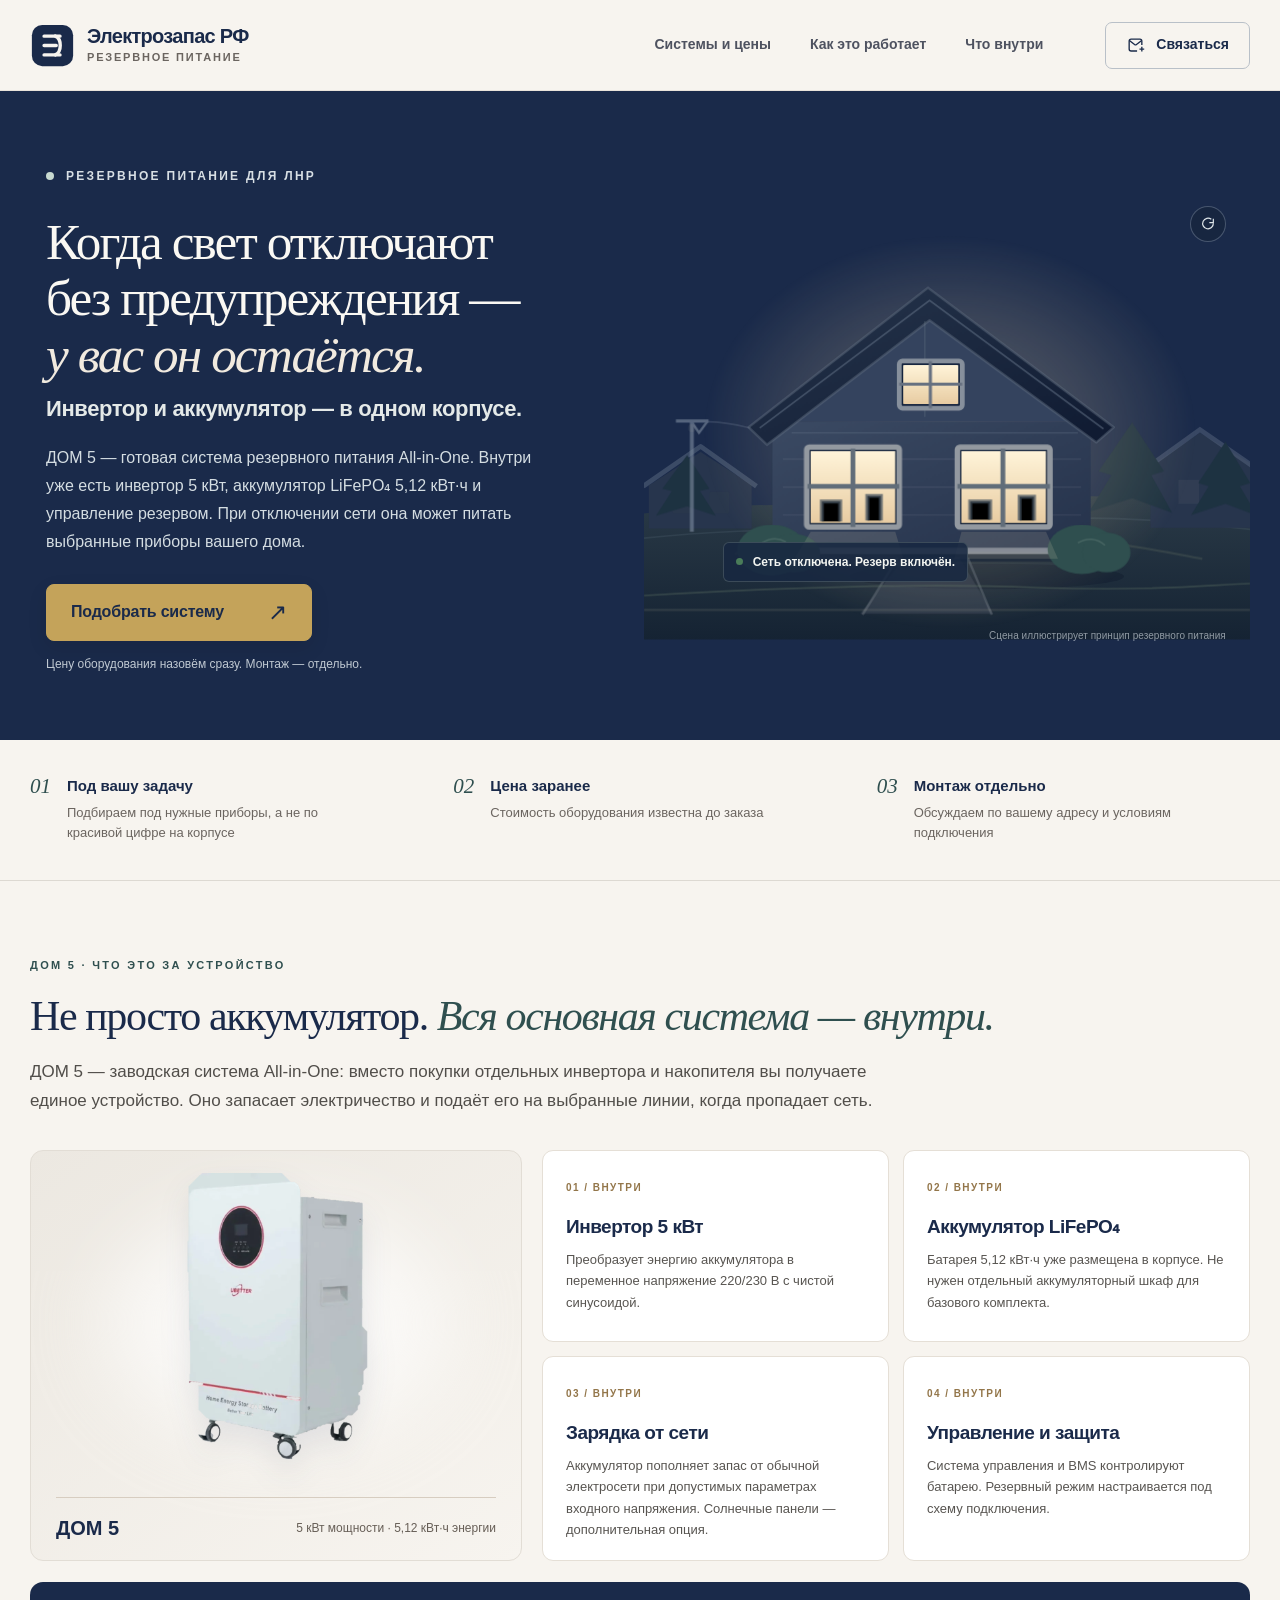
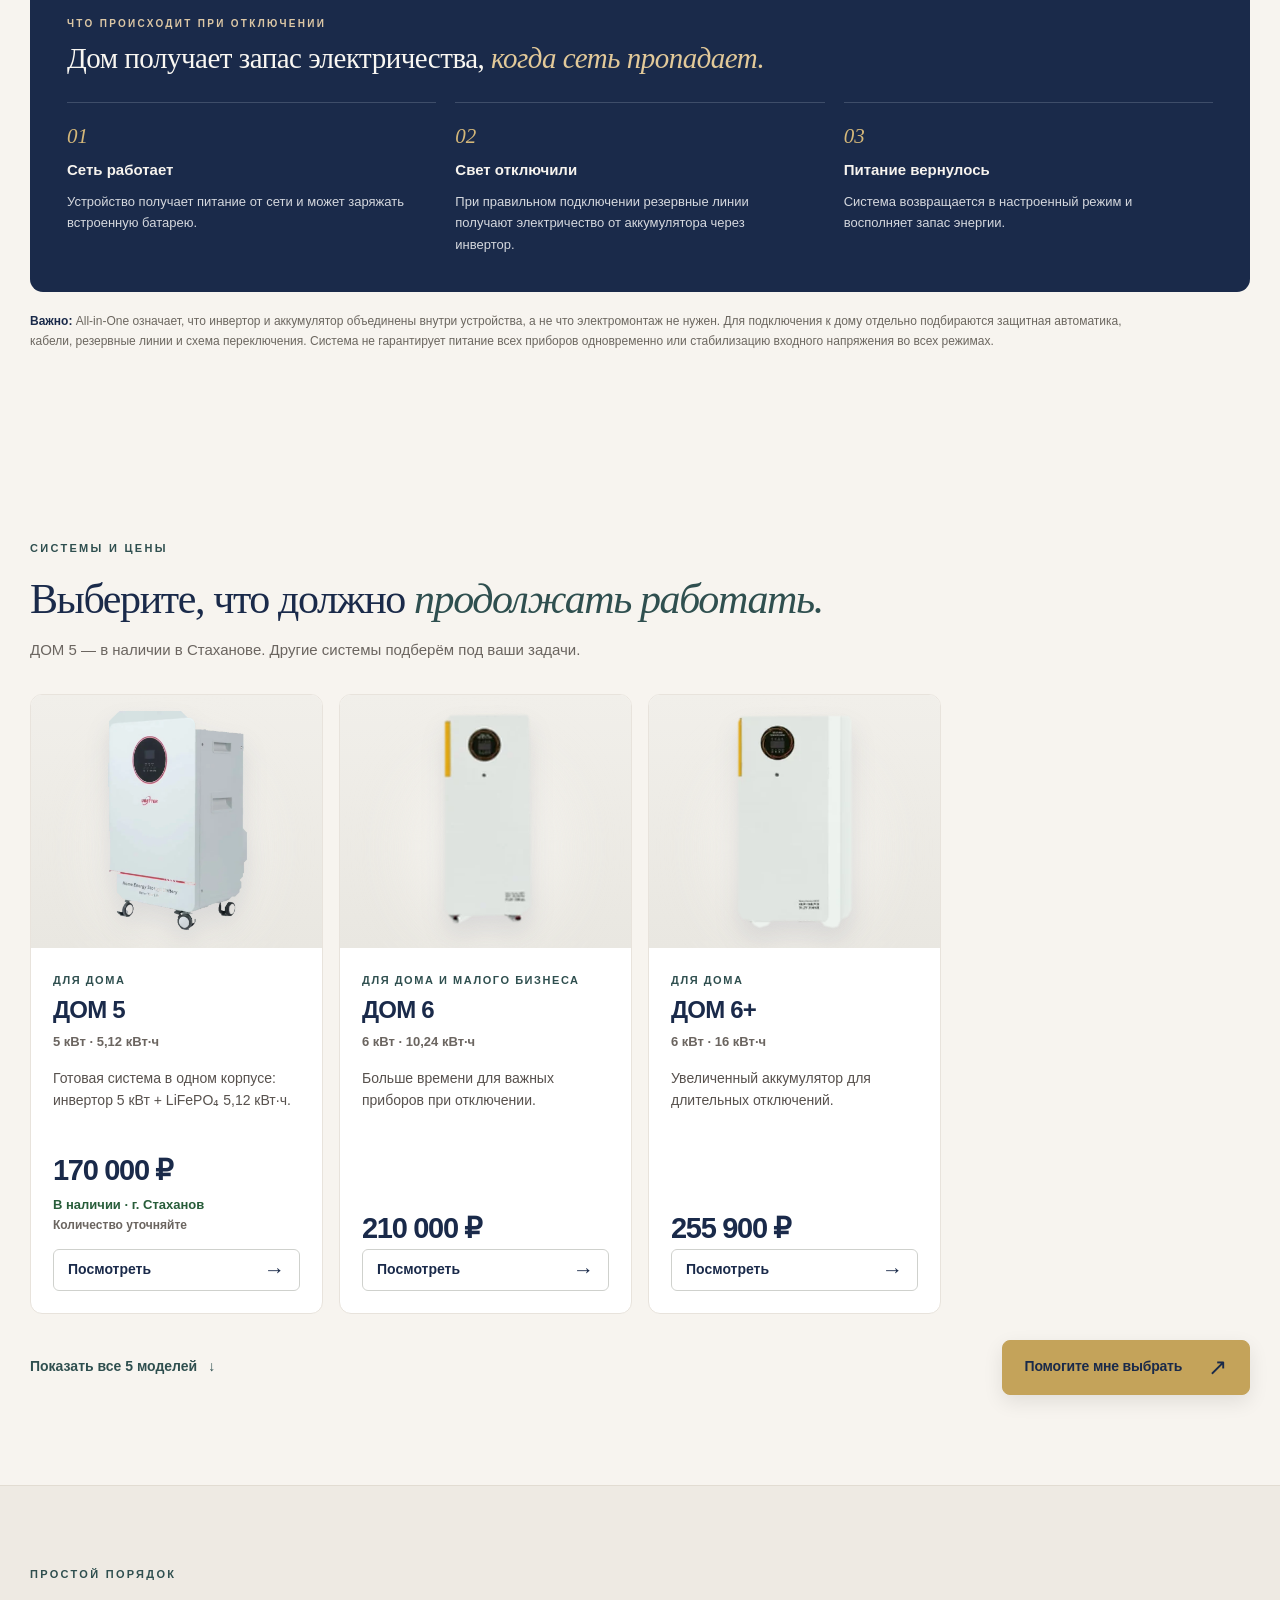
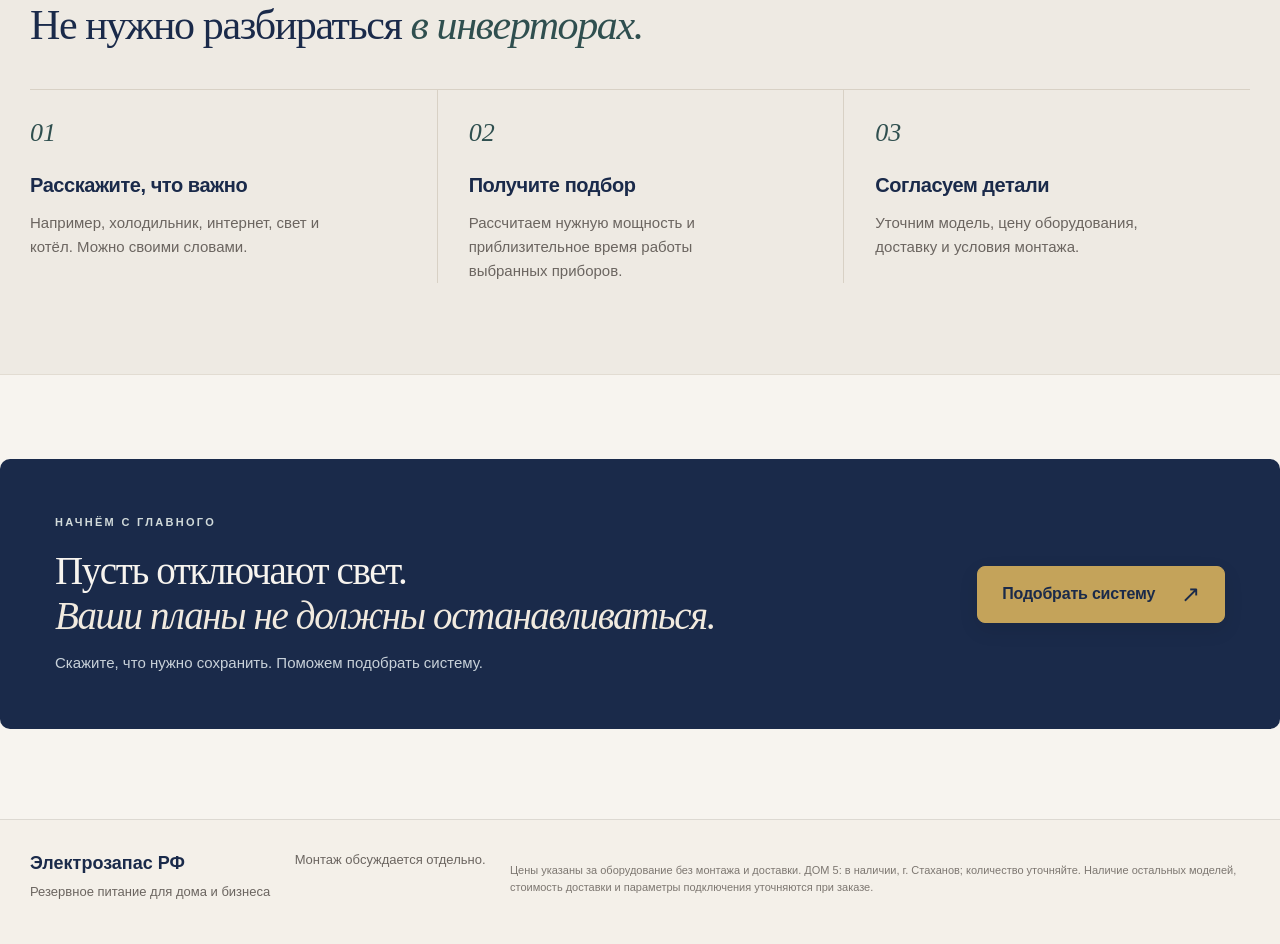
==== commit 80f3d561: "Explain DOM 5 All-in-One system and verified components on storefront" ====
--- a/index.html
+++ b/index.html
@@ -6,10 +6,10 @@
   <meta name="theme-color" content="#F7F4EF" />
   <meta name="color-scheme" content="light" />
   <meta name="format-detection" content="telephone=no" />
-  <meta name="description" content="Электрозапас РФ. Системы резервного питания для дома и бизнеса. Подбор под ваши приборы. Монтаж рассчитывается отдельно." />
+  <meta name="description" content="Электрозапас РФ — резервное питание для дома в Стаханове. ДОМ 5 All-in-One: инвертор 5 кВт и аккумулятор LiFePO₄ 5,12 кВт·ч в одном корпусе. Цена 170 000 ₽, монтаж отдельно." />
   <title>Электрозапас РФ — когда свет отключают, у вас он остаётся</title>
-  <link rel="stylesheet" href="styles.css" />
-  <link rel="preload" href="app.js?v=20261117-170000" as="script" />
+  <link rel="stylesheet" href="styles.css?v=20261118-aio" />
+  <link rel="preload" href="app.js?v=20261118-aio" as="script" />
 </head>
 <body>
   <a href="#main-content" class="skip-link">Перейти к содержимому</a>
@@ -26,7 +26,7 @@
       <nav class="desktop-nav" aria-label="Основная навигация">
         <a href="#systems">Системы и цены</a>
         <a href="#how">Как это работает</a>
-        <a href="#about">О нас</a>
+        <a href="#aio">Что внутри</a>
       </nav>
       <button type="button" class="header-contact" data-open-lead>
         <svg viewBox="0 0 24 24" fill="none" stroke="currentColor" stroke-width="1.7" aria-hidden="true"><path d="M20 11.4V6.5A2.5 2.5 0 0 0 17.5 4h-11A2.5 2.5 0 0 0 4 6.5v10A2.5 2.5 0 0 0 6.5 19H14"/><path d="M4.7 6l6.1 4.8a2 2 0 0 0 2.4 0L19.4 6"/><path d="M17 16.5h6M20 13.5v6" /></svg>
@@ -41,8 +41,8 @@
         <div class="hero-copy">
           <p class="hero-eyebrow"><span class="eyebrow-dot"></span> Резервное питание для ЛНР</p>
           <h1 id="heroTitle">Когда свет отключают <span>без предупреждения —</span> <em>у вас он остаётся.</em></h1>
-          <p class="hero-automatic">Автоматически.</p>
-          <p class="hero-description">Холодильник, интернет, освещение и котёл могут продолжать работать от аккумулятора. Подберём систему под ваши приборы.</p>
+          <p class="hero-automatic">Инвертор и аккумулятор — в одном корпусе.</p>
+          <p class="hero-description">ДОМ 5 — готовая система резервного питания All-in-One. Внутри уже есть инвертор 5 кВт, аккумулятор LiFePO₄ 5,12 кВт·ч и управление резервом. При отключении сети она может питать выбранные приборы вашего дома.</p>
           <button type="button" class="button-primary hero-cta" data-open-lead>Подобрать систему <span aria-hidden="true">↗</span></button>
           <p class="hero-underbutton">Цену оборудования назовём сразу. Монтаж — отдельно.</p>
         </div>
@@ -114,6 +114,36 @@
         <div class="trust-item"><span class="trust-index">03</span><div><strong>Монтаж отдельно</strong><p>Обсуждаем по вашему адресу и условиям подключения</p></div></div>
       </section>
 
+
+      <section class="aio-section section container" id="aio" aria-labelledby="aioTitle">
+        <div class="aio-heading">
+          <p class="section-kicker">ДОМ 5 · ЧТО ЭТО ЗА УСТРОЙСТВО</p>
+          <h2 id="aioTitle">Не просто аккумулятор. <i>Вся основная система — внутри.</i></h2>
+          <p class="aio-lead">ДОМ 5 — заводская система All-in-One: вместо покупки отдельных инвертора и накопителя вы получаете единое устройство. Оно запасает электричество и подаёт его на выбранные линии, когда пропадает сеть.</p>
+        </div>
+        <div class="aio-composition">
+          <div class="aio-device">
+            <img src="assets/home5.webp" alt="Внешний вид корпуса системы резервного питания ДОМ 5 UBETTER" loading="lazy" decoding="async" />
+            <div class="aio-device-caption"><strong>ДОМ 5</strong><span>5 кВт мощности · 5,12 кВт·ч энергии</span></div>
+          </div>
+          <div class="aio-features">
+            <article class="aio-feature"><span class="aio-number">01 / ВНУТРИ</span><h3>Инвертор 5 кВт</h3><p>Преобразует энергию аккумулятора в переменное напряжение 220/230 В с чистой синусоидой.</p></article>
+            <article class="aio-feature"><span class="aio-number">02 / ВНУТРИ</span><h3>Аккумулятор LiFePO₄</h3><p>Батарея 5,12 кВт·ч уже размещена в корпусе. Не нужен отдельный аккумуляторный шкаф для базового комплекта.</p></article>
+            <article class="aio-feature"><span class="aio-number">03 / ВНУТРИ</span><h3>Зарядка от сети</h3><p>Аккумулятор пополняет запас от обычной электросети при допустимых параметрах входного напряжения. Солнечные панели — дополнительная опция.</p></article>
+            <article class="aio-feature"><span class="aio-number">04 / ВНУТРИ</span><h3>Управление и защита</h3><p>Система управления и BMS контролируют батарею. Резервный режим настраивается под схему подключения.</p></article>
+          </div>
+        </div>
+        <div class="aio-how">
+          <div class="aio-how-intro"><p class="section-kicker">ЧТО ПРОИСХОДИТ ПРИ ОТКЛЮЧЕНИИ</p><h3>Дом получает запас электричества, <em>когда сеть пропадает.</em></h3></div>
+          <div class="aio-how-grid">
+            <div><span>01</span><strong>Сеть работает</strong><p>Устройство получает питание от сети и может заряжать встроенную батарею.</p></div>
+            <div><span>02</span><strong>Свет отключили</strong><p>При правильном подключении резервные линии получают электричество от аккумулятора через инвертор.</p></div>
+            <div><span>03</span><strong>Питание вернулось</strong><p>Система возвращается в настроенный режим и восполняет запас энергии.</p></div>
+          </div>
+        </div>
+        <p class="aio-footnote"><strong>Важно:</strong> All-in-One означает, что инвертор и аккумулятор объединены внутри устройства, а не что электромонтаж не нужен. Для подключения к дому отдельно подбираются защитная автоматика, кабели, резервные линии и схема переключения. Система не гарантирует питание всех приборов одновременно или стабилизацию входного напряжения во всех режимах.</p>
+      </section>
+
       <section class="models-section section container" id="systems" aria-labelledby="modelsTitle">
         <div class="section-heading"><div><p class="section-kicker">СИСТЕМЫ И ЦЕНЫ</p><h2 id="modelsTitle">Выберите, что должно <i>продолжать работать.</i></h2><p class="section-caption">ДОМ 5 — в наличии в Стаханове. Другие системы подберём под ваши задачи.</p></div></div>
         <div class="models-grid" id="modelsGrid"></div>
@@ -143,13 +173,18 @@
       <div class="product-layout">
         <div class="product-photo-panel"><div class="product-photo-glow"></div><img id="detailImg" decoding="async" src="assets/home5.webp" alt="Корпус резервного питания"/><div class="photo-caption" id="detailPhotoCaption">Фото корпуса UBetter из предоставленного видео</div></div>
         <div class="product-information">
-          <p class="section-kicker">СИСТЕМА РЕЗЕРВНОГО ПИТАНИЯ</p>
+          <p class="section-kicker" id="detailType">СИСТЕМА РЕЗЕРВНОГО ПИТАНИЯ</p>
           <h1 id="detailName">ДОМ 5</h1>
           <p class="product-one-liner" id="detailSubtitle">Ваш домашний резерв на случай отключений</p>
           <div class="product-specs" id="detailSpecs">5 кВт <span></span> 5,12 кВт·ч</div>
           <div class="product-purchase"><p class="product-price" id="detailPrice">170 000 ₽</p><p>Монтаж отдельно.</p></div>
           <h2 class="benefits-heading">Что это меняет для вас</h2>
           <ul class="benefits" id="detailBenefits"></ul>
+          <div class="detail-aio" id="detailAio" hidden>
+            <strong>Уже объединено в одном устройстве</strong>
+            <p>Инвертор 5 кВт, аккумулятор LiFePO₄ 5,12 кВт·ч, зарядка и управление батареей. Выход — чистая синусоида 220/230 В в инверторном режиме.</p>
+            <small>Без солнечных панелей работает от сети и аккумулятора. Подключение к электрощиту, защитная автоматика и монтаж — отдельно.</small>
+          </div>
           <button type="button" class="button-primary product-order" id="detailOrder">Заказать <span aria-hidden="true">↗</span></button>
           <p class="product-caution">Список приборов и фактическая автономность зависят от нагрузки. Условия автоматического переключения проверяются для выбранной модели и схемы подключения.</p>
         </div>
@@ -178,7 +213,7 @@
       <p class="lead-honesty">Демонстрация дизайна. Здесь текст заявки копируется, но не отправляется: перед публикацией необходимо подключить подтверждённый контакт или сервер.</p>
     </form>
   </dialog>
-  <script src="app.js?v=20261117-170000" defer></script>
+  <script src="app.js?v=20261118-aio" defer></script>
   
 <script src="orders.js?v=76" defer></script>
 
--- a/styles.css
+++ b/styles.css
@@ -362,3 +362,40 @@
   .catalog-availability strong, .detail-availability strong { font-size: 13px; }
   .catalog-availability small, .detail-availability small { font-size: 12px; }
 }
+
+
+/* All-in-One explanation — ДОМ 5; продолжение фирменной палитры сайта */
+.aio-section{padding-block:76px 94px}
+.aio-heading{max-width:970px;margin-bottom:34px}
+.aio-heading h2{margin-bottom:16px}
+.aio-lead{max-width:865px;font-size:17px;line-height:1.75;color:#514E4A;margin:0}
+.aio-composition{display:grid;grid-template-columns:minmax(270px,.82fr) minmax(440px,1.18fr);gap:20px;align-items:stretch}
+.aio-device{position:relative;min-height:400px;display:flex;align-items:center;justify-content:center;flex-direction:column;overflow:hidden;border:1px solid #E2DDD5;border-radius:13px;background:linear-gradient(145deg,#ECE8E1,#F7F4EF);padding:22px 25px 16px}
+.aio-device:before{position:absolute;content:"";width:70%;height:58%;border-radius:50%;background:#FFFFFF;filter:blur(39px);opacity:.65;top:13%;left:15%}
+.aio-device img{position:relative;object-fit:contain;width:100%;max-width:290px;max-height:290px;filter:drop-shadow(0 15px 15px #1A2A4A19)}
+.aio-device-caption{position:relative;width:100%;margin-top:auto;padding-top:15px;border-top:1px solid #D7CDC0;display:flex;justify-content:space-between;align-items:center;gap:14px}
+.aio-device-caption strong{font-weight:800;color:var(--navy);font-size:20px}
+.aio-device-caption span{font-size:12px;color:#675F57;text-align:right}
+.aio-features{display:grid;grid-template-columns:repeat(2,minmax(0,1fr));gap:14px}
+.aio-feature{background:#fff;border:1px solid #E5DFD6;border-radius:11px;padding:23px 23px 19px;min-height:192px}
+.aio-number{font-size:10px;color:#93764A;letter-spacing:1.45px;font-weight:800}
+.aio-feature h3{font-size:19px;line-height:1.2;letter-spacing:-.5px;color:var(--navy);margin:17px 0 10px}
+.aio-feature p{font-size:13px;line-height:1.65;color:#585551;margin:0}
+.aio-how{background:var(--navy);color:var(--cream);border-radius:13px;margin-top:21px;padding:34px 37px 32px}
+.aio-how .section-kicker{color:#DCC7A5;font-size:10px;margin-bottom:10px}
+.aio-how-intro h3{font:normal 29px/1.22 var(--heading);letter-spacing:-.5px;max-width:720px;margin:0 0 26px;color:#F9F7F2}
+.aio-how-intro h3 em{font-style:italic;color:#E2C999}
+.aio-how-grid{display:grid;grid-template-columns:repeat(3,1fr);gap:19px}
+.aio-how-grid>div{padding:21px 20px 5px 0;border-top:1px solid #8794A755;display:flex;flex-direction:column;gap:9px}
+.aio-how-grid span{font:italic 21px var(--heading);color:#D4B779}
+.aio-how-grid strong{font-weight:750;font-size:15px}
+.aio-how-grid p{font-size:13px;line-height:1.65;color:#D5D8DE;margin:0}
+.aio-footnote{font-size:12px;line-height:1.7;color:#6C6760;margin:19px 0 0;max-width:1120px}
+.aio-footnote strong{color:var(--navy)}
+.detail-aio{padding:21px 23px;background:#F0ECE5;border:1px solid #E1DAD0;border-radius:9px;margin:6px 0 25px}
+.detail-aio strong{font-size:14px;font-weight:800;color:var(--navy)}
+.detail-aio p{font-size:14px;line-height:1.55;margin:9px 0 8px}
+.detail-aio small{display:block;font-size:12px;line-height:1.55;color:#675F56}
+.detail-aio[hidden]{display:none!important}
+@media(max-width:1060px){.aio-composition{grid-template-columns:1fr}.aio-device{min-height:315px}.aio-device img{max-height:250px}}
+@media(max-width:620px){.aio-section{padding-block:58px 62px}.aio-lead{font-size:14px;line-height:1.7}.aio-composition{gap:14px}.aio-device{min-height:335px}.aio-device img{max-height:235px}.aio-device-caption{align-items:flex-start;flex-direction:column;gap:3px}.aio-device-caption span{text-align:left}.aio-features{grid-template-columns:1fr;gap:10px}.aio-feature{min-height:0;padding:18px 19px}.aio-feature h3{font-size:17px;margin-top:9px;margin-bottom:6px}.aio-how{padding:25px 22px}.aio-how-intro h3{font-size:24px}.aio-how-grid{grid-template-columns:1fr;gap:3px}.aio-how-grid>div{padding:14px 0 12px}.aio-footnote{font-size:11px}.detail-aio{padding:17px 18px}}
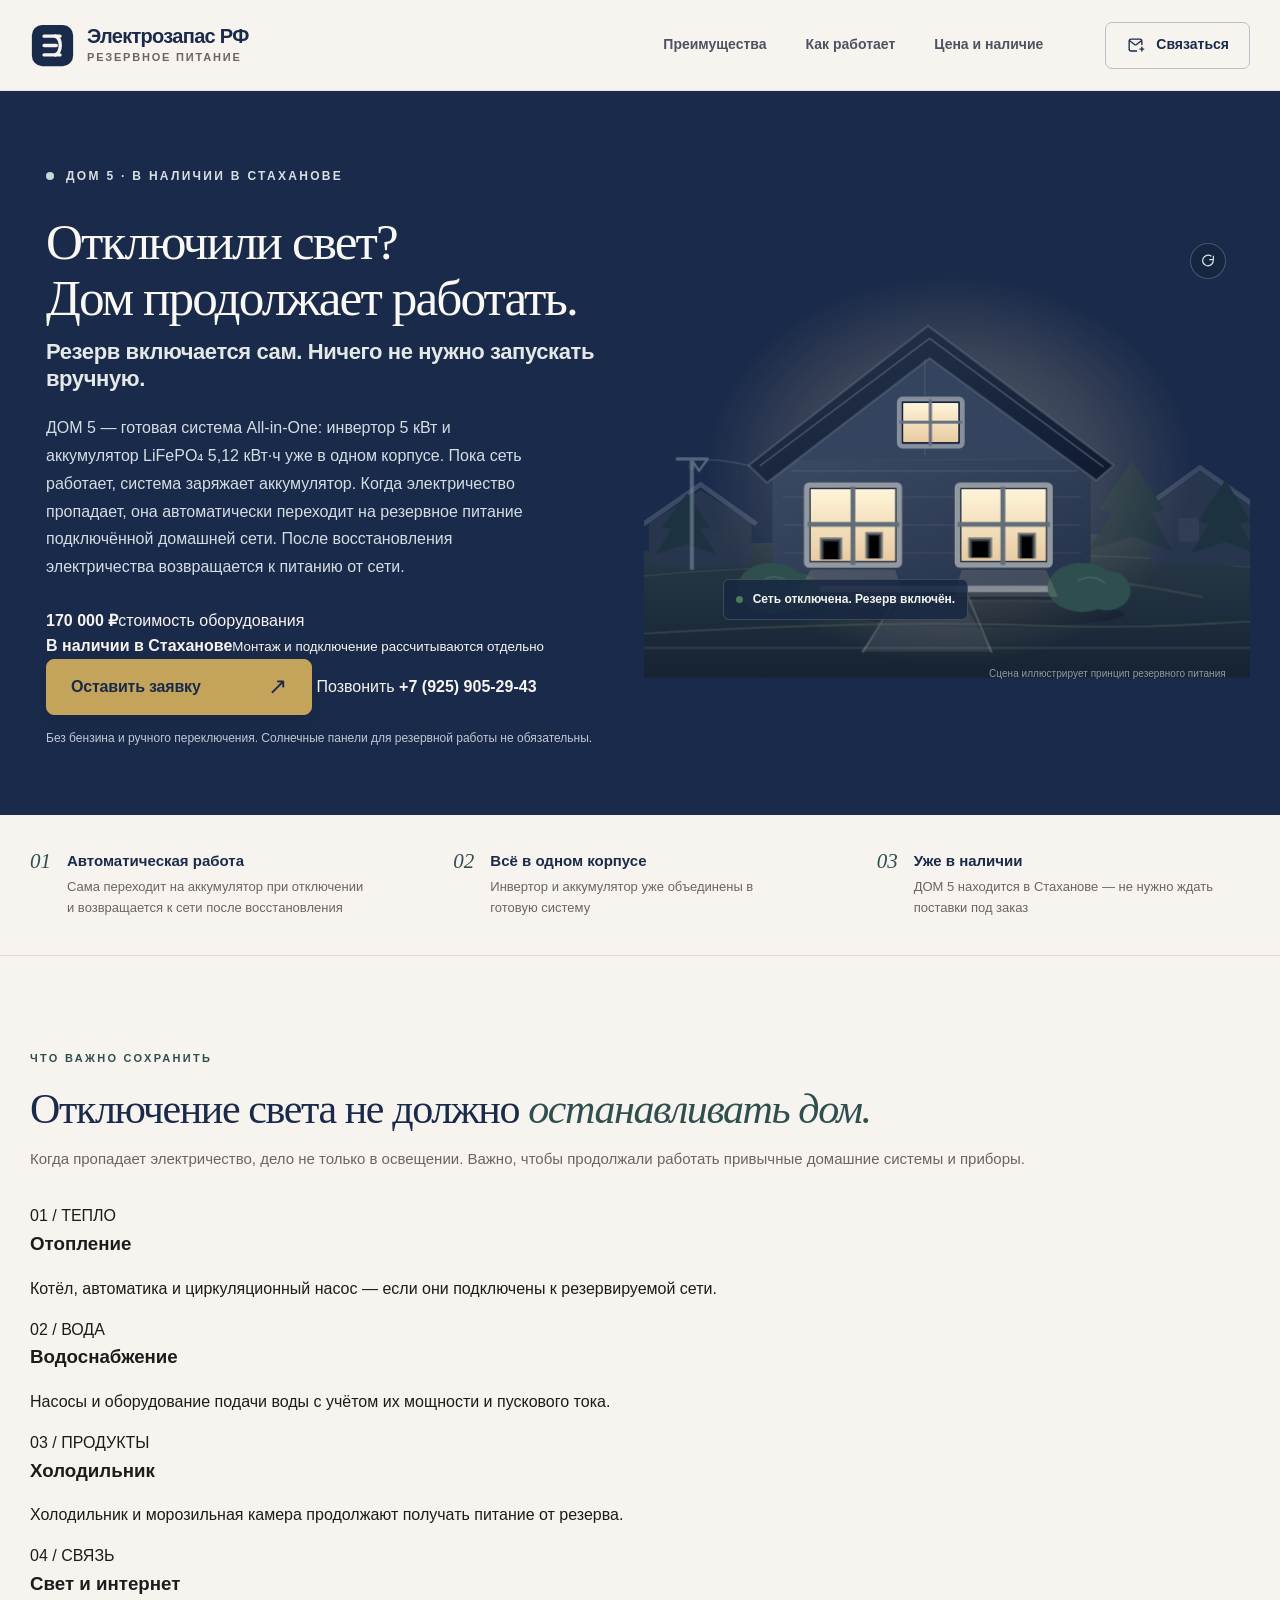
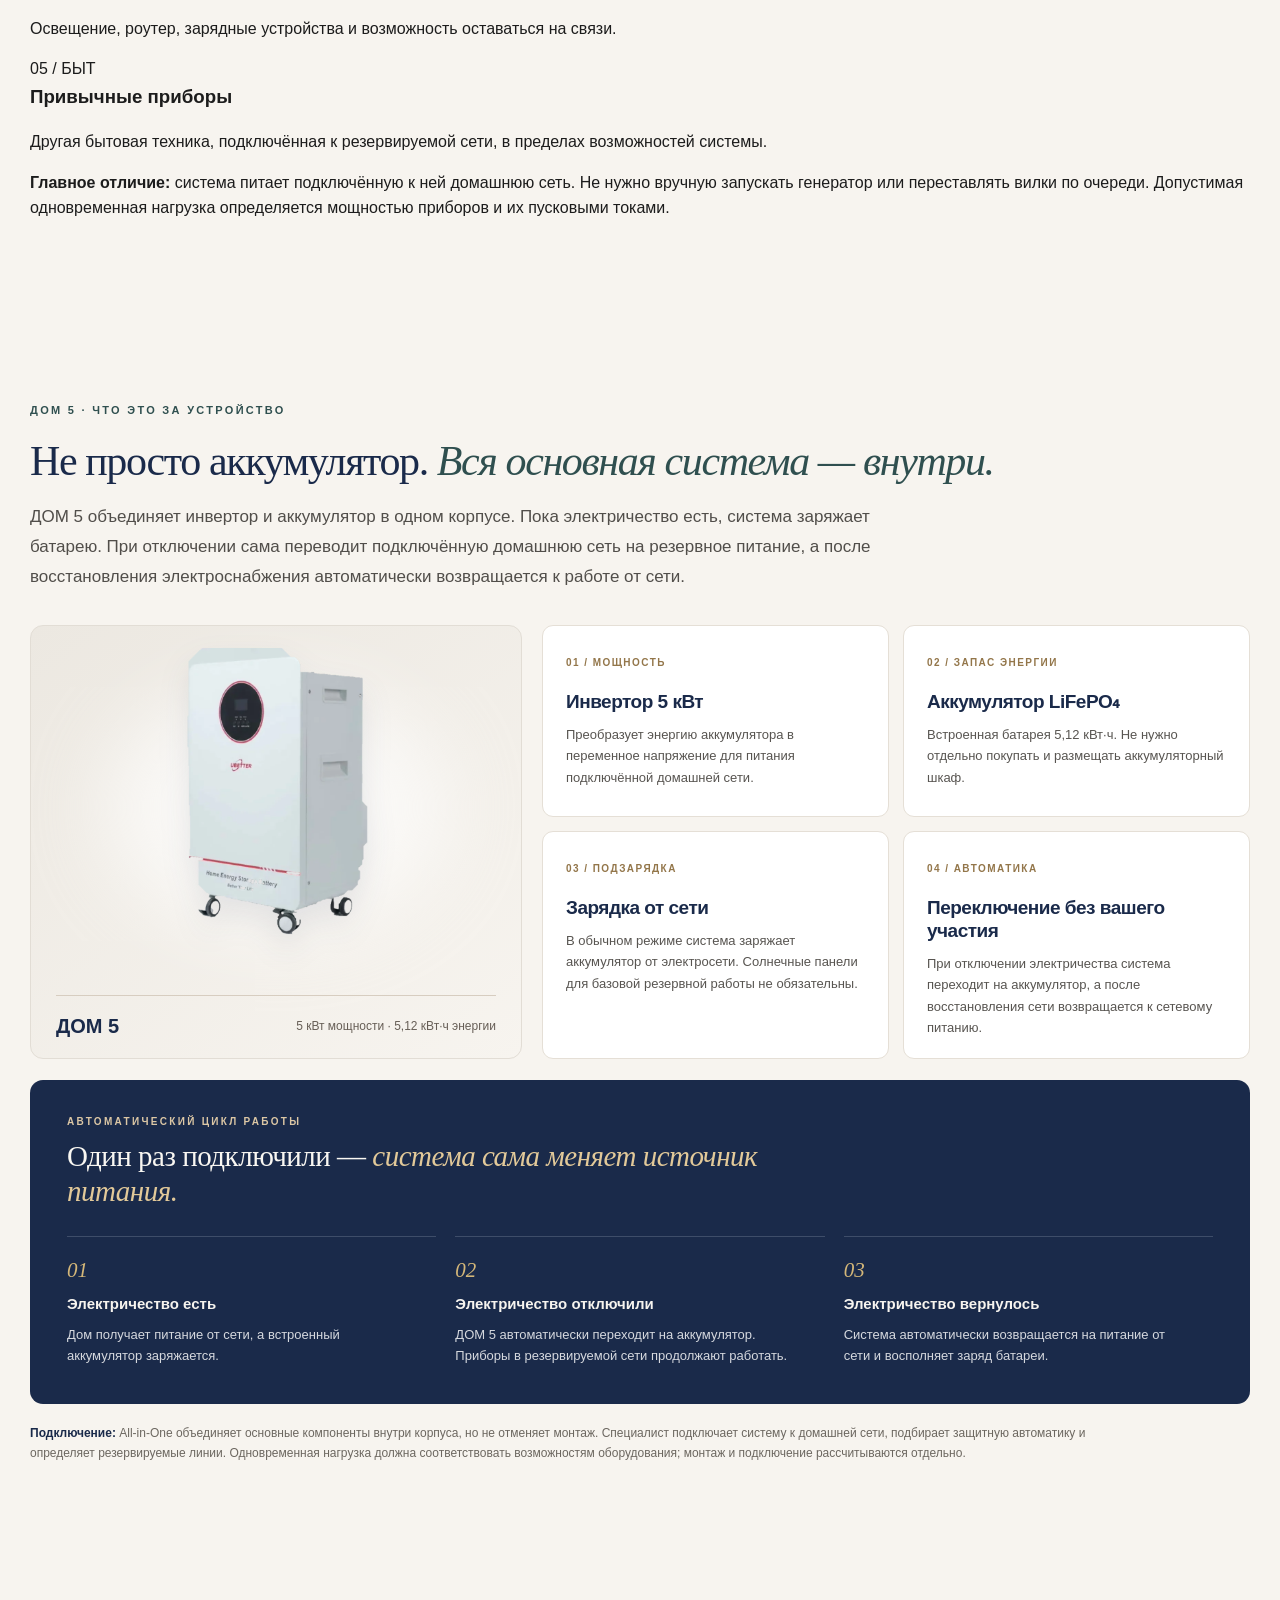
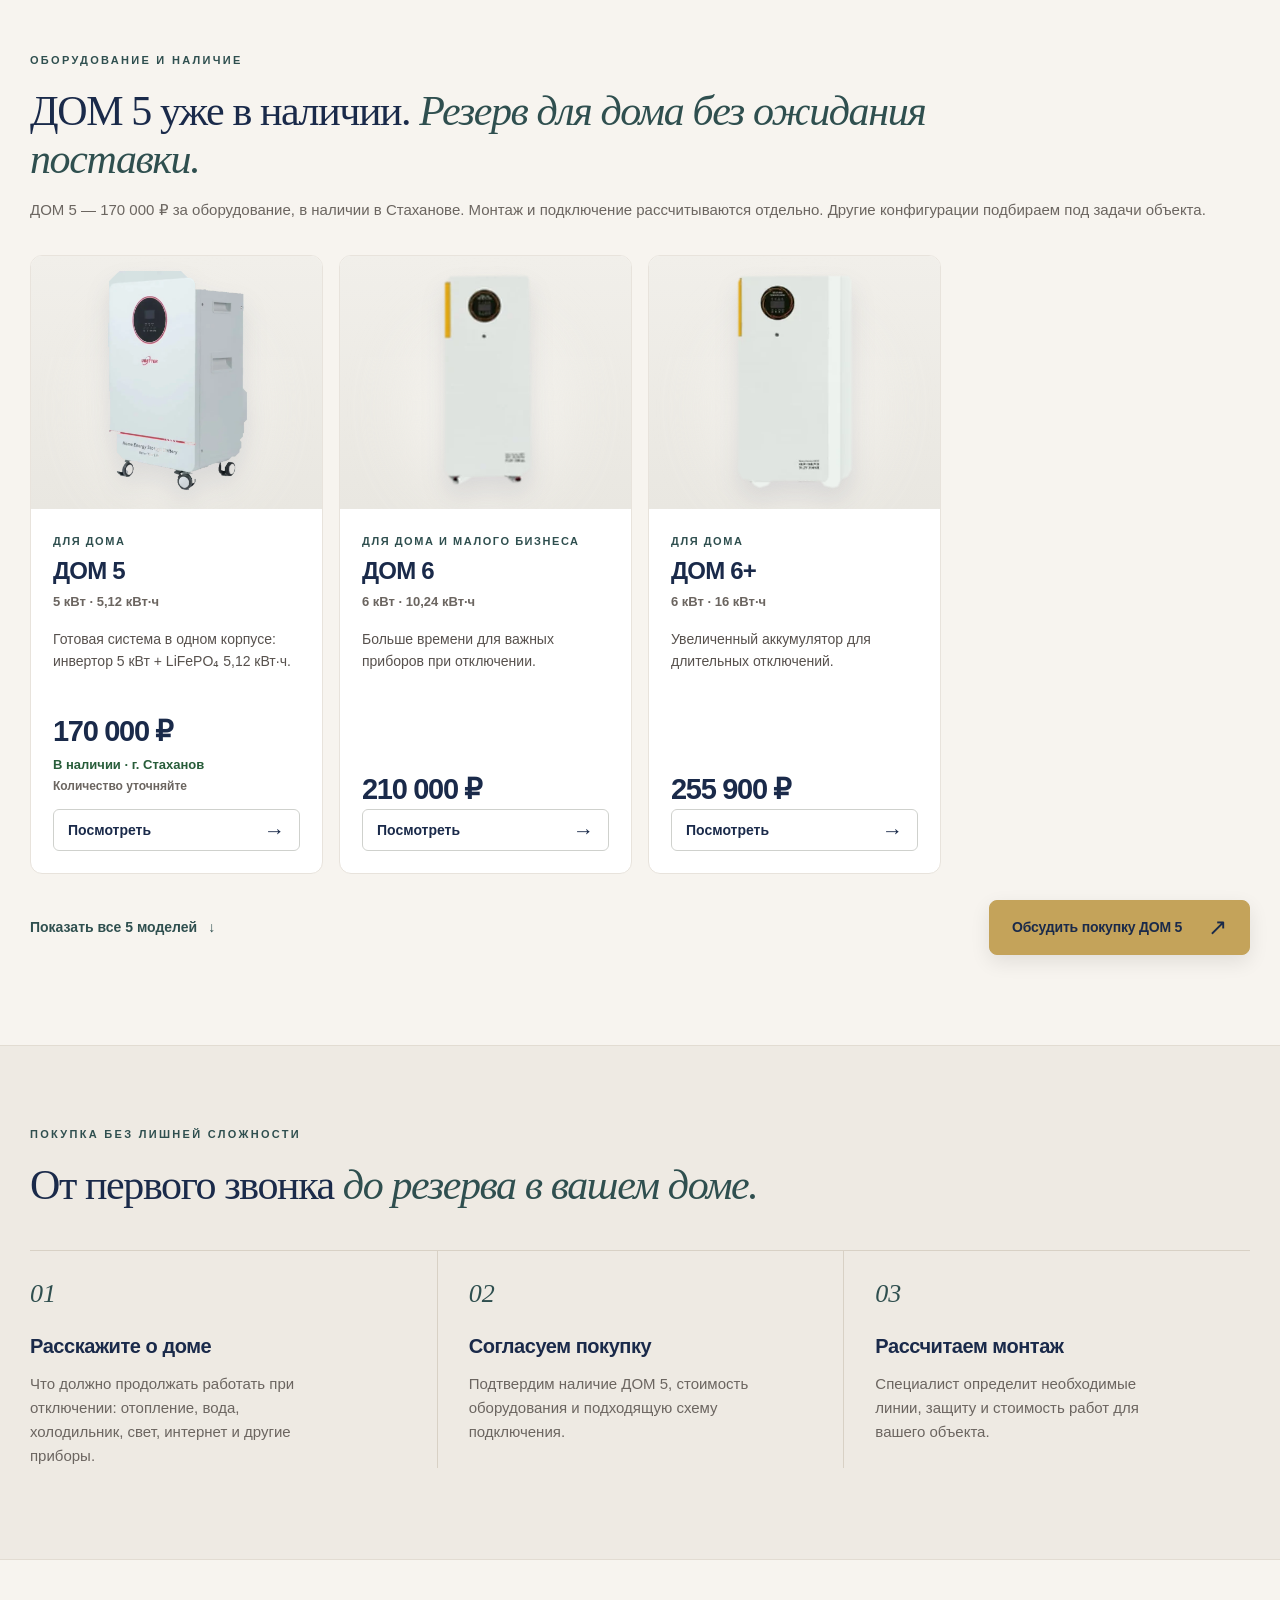
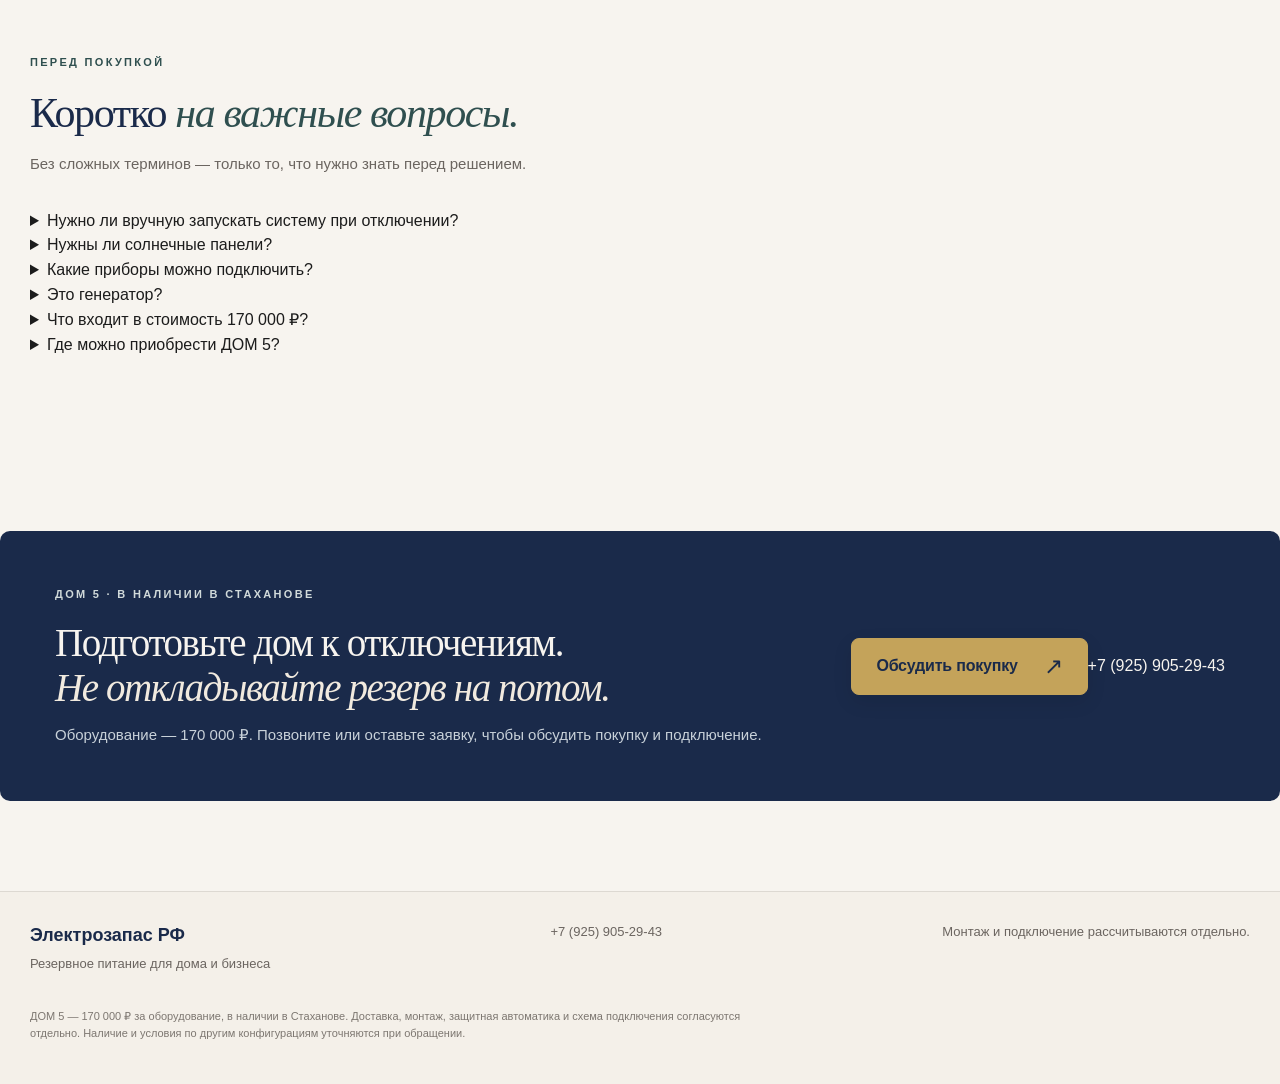
==== commit 80d1a9fe: "Rewrite storefront around DOM 5 customer outcome and stock" ====
--- a/index.html
+++ b/index.html
@@ -6,10 +6,10 @@
   <meta name="theme-color" content="#F7F4EF" />
   <meta name="color-scheme" content="light" />
   <meta name="format-detection" content="telephone=no" />
-  <meta name="description" content="Электрозапас РФ — резервное питание для дома в Стаханове. ДОМ 5 All-in-One: инвертор 5 кВт и аккумулятор LiFePO₄ 5,12 кВт·ч в одном корпусе. Цена 170 000 ₽, монтаж отдельно." />
-  <title>Электрозапас РФ — когда свет отключают, у вас он остаётся</title>
-  <link rel="stylesheet" href="styles.css?v=20261118-aio" />
-  <link rel="preload" href="app.js?v=20261118-aio" as="script" />
+  <meta name="description" content="ДОМ 5 — автоматическая система резервного электропитания All-in-One. Инвертор 5 кВт и аккумулятор LiFePO₄ 5,12 кВт·ч в одном корпусе. В наличии в Стаханове — 170 000 ₽ за оборудование." />
+  <title>ДОМ 5 — резервное питание дома автоматически | Электрозапас РФ</title>
+  <link rel="stylesheet" href="styles.css?v=20261124-sales" />
+  <link rel="preload" href="app.js?v=20261124-sales" as="script" />
 </head>
 <body>
   <a href="#main-content" class="skip-link">Перейти к содержимому</a>
@@ -24,9 +24,9 @@
         <span class="brand-wordmark"><strong>Электрозапас <i>РФ</i></strong><small>Резервное питание</small></span>
       </a>
       <nav class="desktop-nav" aria-label="Основная навигация">
-        <a href="#systems">Системы и цены</a>
-        <a href="#how">Как это работает</a>
-        <a href="#aio">Что внутри</a>
+        <a href="#benefits">Преимущества</a>
+        <a href="#how">Как работает</a>
+        <a href="#systems">Цена и наличие</a>
       </nav>
       <button type="button" class="header-contact" data-open-lead>
         <svg viewBox="0 0 24 24" fill="none" stroke="currentColor" stroke-width="1.7" aria-hidden="true"><path d="M20 11.4V6.5A2.5 2.5 0 0 0 17.5 4h-11A2.5 2.5 0 0 0 4 6.5v10A2.5 2.5 0 0 0 6.5 19H14"/><path d="M4.7 6l6.1 4.8a2 2 0 0 0 2.4 0L19.4 6"/><path d="M17 16.5h6M20 13.5v6" /></svg>
@@ -39,12 +39,19 @@
     <main id="main-content">
       <section class="hero container" aria-labelledby="heroTitle">
         <div class="hero-copy">
-          <p class="hero-eyebrow"><span class="eyebrow-dot"></span> Резервное питание для ЛНР</p>
-          <h1 id="heroTitle">Когда свет отключают <span>без предупреждения —</span> <em>у вас он остаётся.</em></h1>
-          <p class="hero-automatic">Инвертор и аккумулятор — в одном корпусе.</p>
-          <p class="hero-description">ДОМ 5 — готовая система резервного питания All-in-One. Внутри уже есть инвертор 5 кВт, аккумулятор LiFePO₄ 5,12 кВт·ч и управление резервом. При отключении сети она может питать выбранные приборы вашего дома.</p>
-          <button type="button" class="button-primary hero-cta" data-open-lead>Подобрать систему <span aria-hidden="true">↗</span></button>
-          <p class="hero-underbutton">Цену оборудования назовём сразу. Монтаж — отдельно.</p>
+          <p class="hero-eyebrow"><span class="eyebrow-dot"></span> ДОМ 5 · В НАЛИЧИИ В СТАХАНОВЕ</p>
+          <h1 id="heroTitle">Отключили свет? <span>Дом продолжает работать.</span></h1>
+          <p class="hero-automatic">Резерв включается сам. Ничего не нужно запускать вручную.</p>
+          <p class="hero-description">ДОМ 5 — готовая система All-in-One: инвертор 5 кВт и аккумулятор LiFePO₄ 5,12 кВт·ч уже в одном корпусе. Пока сеть работает, система заряжает аккумулятор. Когда электричество пропадает, она автоматически переходит на резервное питание подключённой домашней сети. После восстановления электричества возвращается к питанию от сети.</p>
+          <div class="hero-offer">
+            <div class="hero-offer-price"><strong>170 000 ₽</strong><span>стоимость оборудования</span></div>
+            <div class="hero-offer-stock"><span class="stock-dot" aria-hidden="true"></span><div><strong>В наличии в Стаханове</strong><small>Монтаж и подключение рассчитываются отдельно</small></div></div>
+          </div>
+          <div class="hero-actions">
+            <button type="button" class="button-primary hero-cta" data-open-lead data-lead-model="ДОМ 5">Оставить заявку <span aria-hidden="true">↗</span></button>
+            <a class="hero-phone" href="tel:+79259052943">Позвонить <strong>+7 (925) 905-29-43</strong></a>
+          </div>
+          <p class="hero-underbutton">Без бензина и ручного переключения. Солнечные панели для резервной работы не обязательны.</p>
         </div>
         <div class="hero-visual" id="heroVisual" role="img" aria-label="Ночной дом. В районе отключают электричество, затем окна дома мягко загораются благодаря резервному питанию.">
           <svg class="house-scene" viewBox="0 0 760 550" aria-hidden="true" xmlns="http://www.w3.org/2000/svg">
@@ -108,10 +115,28 @@
         </div>
       </section>
 
-      <section class="trust-strip container" id="about" aria-label="Наш подход">
-        <div class="trust-item"><span class="trust-index">01</span><div><strong>Под вашу задачу</strong><p>Подбираем под нужные приборы, а не по красивой цифре на корпусе</p></div></div>
-        <div class="trust-item"><span class="trust-index">02</span><div><strong>Цена заранее</strong><p>Стоимость оборудования известна до заказа</p></div></div>
-        <div class="trust-item"><span class="trust-index">03</span><div><strong>Монтаж отдельно</strong><p>Обсуждаем по вашему адресу и условиям подключения</p></div></div>
+      <section class="trust-strip container" id="about" aria-label="Преимущества ДОМ 5">
+        <div class="trust-item"><span class="trust-index">01</span><div><strong>Автоматическая работа</strong><p>Сама переходит на аккумулятор при отключении и возвращается к сети после восстановления</p></div></div>
+        <div class="trust-item"><span class="trust-index">02</span><div><strong>Всё в одном корпусе</strong><p>Инвертор и аккумулятор уже объединены в готовую систему</p></div></div>
+        <div class="trust-item"><span class="trust-index">03</span><div><strong>Уже в наличии</strong><p>ДОМ 5 находится в Стаханове — не нужно ждать поставки под заказ</p></div></div>
+      </section>
+
+      <section class="pain-section section container" id="benefits" aria-labelledby="painTitle">
+        <div class="section-heading">
+          <div>
+            <p class="section-kicker">ЧТО ВАЖНО СОХРАНИТЬ</p>
+            <h2 id="painTitle">Отключение света не должно <i>останавливать дом.</i></h2>
+            <p class="section-caption">Когда пропадает электричество, дело не только в освещении. Важно, чтобы продолжали работать привычные домашние системы и приборы.</p>
+          </div>
+        </div>
+        <div class="pain-grid">
+          <article class="pain-card"><span>01 / ТЕПЛО</span><h3>Отопление</h3><p>Котёл, автоматика и циркуляционный насос — если они подключены к резервируемой сети.</p></article>
+          <article class="pain-card"><span>02 / ВОДА</span><h3>Водоснабжение</h3><p>Насосы и оборудование подачи воды с учётом их мощности и пускового тока.</p></article>
+          <article class="pain-card"><span>03 / ПРОДУКТЫ</span><h3>Холодильник</h3><p>Холодильник и морозильная камера продолжают получать питание от резерва.</p></article>
+          <article class="pain-card"><span>04 / СВЯЗЬ</span><h3>Свет и интернет</h3><p>Освещение, роутер, зарядные устройства и возможность оставаться на связи.</p></article>
+          <article class="pain-card"><span>05 / БЫТ</span><h3>Привычные приборы</h3><p>Другая бытовая техника, подключённая к резервируемой сети, в пределах возможностей системы.</p></article>
+        </div>
+        <p class="pain-note"><strong>Главное отличие:</strong> система питает подключённую к ней домашнюю сеть. Не нужно вручную запускать генератор или переставлять вилки по очереди. Допустимая одновременная нагрузка определяется мощностью приборов и их пусковыми токами.</p>
       </section>
 
 
@@ -119,7 +144,7 @@
         <div class="aio-heading">
           <p class="section-kicker">ДОМ 5 · ЧТО ЭТО ЗА УСТРОЙСТВО</p>
           <h2 id="aioTitle">Не просто аккумулятор. <i>Вся основная система — внутри.</i></h2>
-          <p class="aio-lead">ДОМ 5 — заводская система All-in-One: вместо покупки отдельных инвертора и накопителя вы получаете единое устройство. Оно запасает электричество и подаёт его на выбранные линии, когда пропадает сеть.</p>
+          <p class="aio-lead">ДОМ 5 объединяет инвертор и аккумулятор в одном корпусе. Пока электричество есть, система заряжает батарею. При отключении сама переводит подключённую домашнюю сеть на резервное питание, а после восстановления электроснабжения автоматически возвращается к работе от сети.</p>
         </div>
         <div class="aio-composition">
           <div class="aio-device">
@@ -127,44 +152,56 @@
             <div class="aio-device-caption"><strong>ДОМ 5</strong><span>5 кВт мощности · 5,12 кВт·ч энергии</span></div>
           </div>
           <div class="aio-features">
-            <article class="aio-feature"><span class="aio-number">01 / ВНУТРИ</span><h3>Инвертор 5 кВт</h3><p>Преобразует энергию аккумулятора в переменное напряжение 220/230 В с чистой синусоидой.</p></article>
-            <article class="aio-feature"><span class="aio-number">02 / ВНУТРИ</span><h3>Аккумулятор LiFePO₄</h3><p>Батарея 5,12 кВт·ч уже размещена в корпусе. Не нужен отдельный аккумуляторный шкаф для базового комплекта.</p></article>
-            <article class="aio-feature"><span class="aio-number">03 / ВНУТРИ</span><h3>Зарядка от сети</h3><p>Аккумулятор пополняет запас от обычной электросети при допустимых параметрах входного напряжения. Солнечные панели — дополнительная опция.</p></article>
-            <article class="aio-feature"><span class="aio-number">04 / ВНУТРИ</span><h3>Управление и защита</h3><p>Система управления и BMS контролируют батарею. Резервный режим настраивается под схему подключения.</p></article>
+            <article class="aio-feature"><span class="aio-number">01 / МОЩНОСТЬ</span><h3>Инвертор 5 кВт</h3><p>Преобразует энергию аккумулятора в переменное напряжение для питания подключённой домашней сети.</p></article>
+            <article class="aio-feature"><span class="aio-number">02 / ЗАПАС ЭНЕРГИИ</span><h3>Аккумулятор LiFePO₄</h3><p>Встроенная батарея 5,12 кВт·ч. Не нужно отдельно покупать и размещать аккумуляторный шкаф.</p></article>
+            <article class="aio-feature"><span class="aio-number">03 / ПОДЗАРЯДКА</span><h3>Зарядка от сети</h3><p>В обычном режиме система заряжает аккумулятор от электросети. Солнечные панели для базовой резервной работы не обязательны.</p></article>
+            <article class="aio-feature"><span class="aio-number">04 / АВТОМАТИКА</span><h3>Переключение без вашего участия</h3><p>При отключении электричества система переходит на аккумулятор, а после восстановления сети возвращается к сетевому питанию.</p></article>
           </div>
         </div>
         <div class="aio-how">
-          <div class="aio-how-intro"><p class="section-kicker">ЧТО ПРОИСХОДИТ ПРИ ОТКЛЮЧЕНИИ</p><h3>Дом получает запас электричества, <em>когда сеть пропадает.</em></h3></div>
+          <div class="aio-how-intro"><p class="section-kicker">АВТОМАТИЧЕСКИЙ ЦИКЛ РАБОТЫ</p><h3>Один раз подключили — <em>система сама меняет источник питания.</em></h3></div>
           <div class="aio-how-grid">
-            <div><span>01</span><strong>Сеть работает</strong><p>Устройство получает питание от сети и может заряжать встроенную батарею.</p></div>
-            <div><span>02</span><strong>Свет отключили</strong><p>При правильном подключении резервные линии получают электричество от аккумулятора через инвертор.</p></div>
-            <div><span>03</span><strong>Питание вернулось</strong><p>Система возвращается в настроенный режим и восполняет запас энергии.</p></div>
-          </div>
-        </div>
-        <p class="aio-footnote"><strong>Важно:</strong> All-in-One означает, что инвертор и аккумулятор объединены внутри устройства, а не что электромонтаж не нужен. Для подключения к дому отдельно подбираются защитная автоматика, кабели, резервные линии и схема переключения. Система не гарантирует питание всех приборов одновременно или стабилизацию входного напряжения во всех режимах.</p>
+            <div><span>01</span><strong>Электричество есть</strong><p>Дом получает питание от сети, а встроенный аккумулятор заряжается.</p></div>
+            <div><span>02</span><strong>Электричество отключили</strong><p>ДОМ 5 автоматически переходит на аккумулятор. Приборы в резервируемой сети продолжают работать.</p></div>
+            <div><span>03</span><strong>Электричество вернулось</strong><p>Система автоматически возвращается на питание от сети и восполняет заряд батареи.</p></div>
+          </div>
+        </div>
+        <p class="aio-footnote"><strong>Подключение:</strong> All-in-One объединяет основные компоненты внутри корпуса, но не отменяет монтаж. Специалист подключает систему к домашней сети, подбирает защитную автоматику и определяет резервируемые линии. Одновременная нагрузка должна соответствовать возможностям оборудования; монтаж и подключение рассчитываются отдельно.</p>
       </section>
 
       <section class="models-section section container" id="systems" aria-labelledby="modelsTitle">
-        <div class="section-heading"><div><p class="section-kicker">СИСТЕМЫ И ЦЕНЫ</p><h2 id="modelsTitle">Выберите, что должно <i>продолжать работать.</i></h2><p class="section-caption">ДОМ 5 — в наличии в Стаханове. Другие системы подберём под ваши задачи.</p></div></div>
+        <div class="section-heading"><div><p class="section-kicker">ОБОРУДОВАНИЕ И НАЛИЧИЕ</p><h2 id="modelsTitle">ДОМ 5 уже в наличии. <i>Резерв для дома без ожидания поставки.</i></h2><p class="section-caption">ДОМ 5 — 170 000 ₽ за оборудование, в наличии в Стаханове. Монтаж и подключение рассчитываются отдельно. Другие конфигурации подбираем под задачи объекта.</p></div></div>
         <div class="models-grid" id="modelsGrid"></div>
-        <div class="models-section-bottom"><button id="moreModels" class="quiet-link" type="button" aria-expanded="false">Показать все 5 моделей <span aria-hidden="true">↓</span></button><button type="button" class="button-primary compact-cta" data-open-lead>Помогите мне выбрать <span aria-hidden="true">↗</span></button></div>
+        <div class="models-section-bottom"><button id="moreModels" class="quiet-link" type="button" aria-expanded="false">Посмотреть остальные конфигурации <span aria-hidden="true">↓</span></button><button type="button" class="button-primary compact-cta" data-open-lead data-lead-model="ДОМ 5">Обсудить покупку ДОМ 5 <span aria-hidden="true">↗</span></button></div>
       </section>
 
       <section class="steps-section" id="how" aria-labelledby="stepsTitle"><div class="container">
-        <div class="steps-head"><p class="section-kicker">ПРОСТОЙ ПОРЯДОК</p><h2 id="stepsTitle">Не нужно разбираться <i>в инверторах.</i></h2></div>
+        <div class="steps-head"><p class="section-kicker">ПОКУПКА БЕЗ ЛИШНЕЙ СЛОЖНОСТИ</p><h2 id="stepsTitle">От первого звонка <i>до резерва в вашем доме.</i></h2></div>
         <div class="steps-grid">
-          <div class="step"><span class="step-number">01</span><h3>Расскажите, что важно</h3><p>Например, холодильник, интернет, свет и котёл. Можно своими словами.</p></div>
-          <div class="step"><span class="step-number">02</span><h3>Получите подбор</h3><p>Рассчитаем нужную мощность и приблизительное время работы выбранных приборов.</p></div>
-          <div class="step"><span class="step-number">03</span><h3>Согласуем детали</h3><p>Уточним модель, цену оборудования, доставку и условия монтажа.</p></div>
+          <div class="step"><span class="step-number">01</span><h3>Расскажите о доме</h3><p>Что должно продолжать работать при отключении: отопление, вода, холодильник, свет, интернет и другие приборы.</p></div>
+          <div class="step"><span class="step-number">02</span><h3>Согласуем покупку</h3><p>Подтвердим наличие ДОМ 5, стоимость оборудования и подходящую схему подключения.</p></div>
+          <div class="step"><span class="step-number">03</span><h3>Рассчитаем монтаж</h3><p>Специалист определит необходимые линии, защиту и стоимость работ для вашего объекта.</p></div>
         </div>
       </div></section>
 
-      <section class="final-cta container" aria-label="Оставить заявку">
-        <div><p class="section-kicker">НАЧНЁМ С ГЛАВНОГО</p><h2>Пусть отключают свет.<br /><i>Ваши планы не должны останавливаться.</i></h2><p>Скажите, что нужно сохранить. Поможем подобрать систему.</p></div>
-        <button type="button" class="button-primary" data-open-lead>Подобрать систему <span aria-hidden="true">↗</span></button>
+      <section class="faq-section section container" id="faq" aria-labelledby="faqTitle">
+        <div class="section-heading"><div><p class="section-kicker">ПЕРЕД ПОКУПКОЙ</p><h2 id="faqTitle">Коротко <i>на важные вопросы.</i></h2><p class="section-caption">Без сложных терминов — только то, что нужно знать перед решением.</p></div></div>
+        <div class="faq-list">
+          <details><summary>Нужно ли вручную запускать систему при отключении?</summary><p>Нет. ДОМ 5 автоматически переходит на питание от встроенного аккумулятора. После восстановления электричества система возвращается к питанию от сети.</p></details>
+          <details><summary>Нужны ли солнечные панели?</summary><p>Нет. Для резервной работы аккумулятор заряжается от обычной электросети. Солнечные панели могут рассматриваться как дополнительный источник энергии при совместимой конфигурации.</p></details>
+          <details><summary>Какие приборы можно подключить?</summary><p>Приборы, подключённые к резервируемой домашней сети: освещение, холодильник, интернет, котёл, насосы и бытовая техника. Возможность их одновременной работы определяется суммарной мощностью и пусковыми токами.</p></details>
+          <details><summary>Это генератор?</summary><p>Нет. Это аккумуляторная система резервного электропитания. Не нужно запускать двигатель, заправлять устройство бензином или подключать его как переносной генератор.</p></details>
+          <details><summary>Что входит в стоимость 170 000 ₽?</summary><p>Это стоимость оборудования ДОМ 5. Подключение к домашней сети, защитная автоматика и монтаж рассчитываются отдельно под ваш объект.</p></details>
+          <details><summary>Где можно приобрести ДОМ 5?</summary><p>Оборудование в наличии в Стаханове. Позвоните или оставьте заявку — обсудим покупку и условия подключения.</p></details>
+        </div>
+      </section>
+
+      <section class="final-cta container" aria-label="Обсудить покупку ДОМ 5">
+        <div><p class="section-kicker">ДОМ 5 · В НАЛИЧИИ В СТАХАНОВЕ</p><h2>Подготовьте дом к отключениям.<br /><i>Не откладывайте резерв на потом.</i></h2><p>Оборудование — 170 000 ₽. Позвоните или оставьте заявку, чтобы обсудить покупку и подключение.</p></div>
+        <div class="final-cta-actions"><button type="button" class="button-primary" data-open-lead data-lead-model="ДОМ 5">Обсудить покупку <span aria-hidden="true">↗</span></button><a href="tel:+79259052943">+7 (925) 905-29-43</a></div>
       </section>
     </main>
-    <footer class="site-footer"><div class="container footer-inner"><div class="footer-brand"><strong>Электрозапас РФ</strong><span>Резервное питание для дома и бизнеса</span></div><div>Монтаж обсуждается отдельно.</div><div class="footer-fine">Цены указаны за оборудование без монтажа и доставки. ДОМ 5: в наличии, г. Стаханов; количество уточняйте. Наличие остальных моделей, стоимость доставки и параметры подключения уточняются при заказе.</div></div></footer>
+    <footer class="site-footer"><div class="container footer-inner"><div class="footer-brand"><strong>Электрозапас РФ</strong><span>Резервное питание для дома и бизнеса</span></div><div><a href="tel:+79259052943">+7 (925) 905-29-43</a></div><div>Монтаж и подключение рассчитываются отдельно.</div><div class="footer-fine">ДОМ 5 — 170 000 ₽ за оборудование, в наличии в Стаханове. Доставка, монтаж, защитная автоматика и схема подключения согласуются отдельно. Наличие и условия по другим конфигурациям уточняются при обращении.</div></div></footer>
   </div>
 
   <div id="product-view" hidden>
@@ -177,7 +214,7 @@
           <h1 id="detailName">ДОМ 5</h1>
           <p class="product-one-liner" id="detailSubtitle">Ваш домашний резерв на случай отключений</p>
           <div class="product-specs" id="detailSpecs">5 кВт <span></span> 5,12 кВт·ч</div>
-          <div class="product-purchase"><p class="product-price" id="detailPrice">170 000 ₽</p><p>Монтаж отдельно.</p></div>
+          <div class="product-purchase"><p class="product-price" id="detailPrice">170 000 ₽</p><p>Стоимость оборудования. Монтаж и подключение рассчитываются отдельно.</p></div>
           <h2 class="benefits-heading">Что это меняет для вас</h2>
           <ul class="benefits" id="detailBenefits"></ul>
           <div class="detail-aio" id="detailAio" hidden>
@@ -185,8 +222,9 @@
             <p>Инвертор 5 кВт, аккумулятор LiFePO₄ 5,12 кВт·ч, зарядка и управление батареей. Выход — чистая синусоида 220/230 В в инверторном режиме.</p>
             <small>Без солнечных панелей работает от сети и аккумулятора. Подключение к электрощиту, защитная автоматика и монтаж — отдельно.</small>
           </div>
-          <button type="button" class="button-primary product-order" id="detailOrder">Заказать <span aria-hidden="true">↗</span></button>
-          <p class="product-caution">Список приборов и фактическая автономность зависят от нагрузки. Условия автоматического переключения проверяются для выбранной модели и схемы подключения.</p>
+          <button type="button" class="button-primary product-order" id="detailOrder">Обсудить покупку <span aria-hidden="true">↗</span></button>
+          <p class="product-phone">Можно позвонить напрямую: <a href="tel:+79259052943">+7 (925) 905-29-43</a></p>
+          <p class="product-caution">Питание получают приборы, подключённые к резервируемой сети. Сколько приборов смогут работать одновременно и как долго, зависит от суммарной нагрузки и пусковых токов.</p>
         </div>
       </div>
       <div class="detail-secondary"><div><span>Сначала подбираем</span><strong>Проверим суммарную нагрузку</strong></div><div><span>До оплаты</span><strong>Согласуем модель и цену</strong></div><div><span>Отдельно</span><strong>Рассчитаем монтаж по адресу</strong></div></div>
@@ -202,10 +240,10 @@
   <dialog id="leadDialog" class="lead-dialog" aria-labelledby="leadTitle">
     <form id="leadForm" method="dialog" novalidate>
       <div class="dialog-top"><div><p class="section-kicker">ПОДБЕРЁМ ПО ЗАДАЧЕ</p><h2 id="leadTitle">Что должно работать,<br /><i>когда нет света?</i></h2></div><button type="button" class="dialog-close" id="closeDialog" aria-label="Закрыть">×</button></div>
-      <p class="dialog-intro">Не нужно знать киловатты. Отметьте главное — это займёт меньше минуты.</p>
+      <p class="dialog-intro">Не нужно разбираться в киловаттах. Отметьте, что должно продолжать работать, — обсудим покупку и подключение под ваш дом.</p>
       <fieldset><legend>Для какого объекта?</legend><div class="choice-row" id="objectChoice"><label><input type="radio" name="object" value="Дом" checked/><span>Дом</span></label><label><input type="radio" name="object" value="Магазин"/><span>Магазин</span></label><label><input type="radio" name="object" value="Кафе"/><span>Кафе</span></label><label><input type="radio" name="object" value="Офис"/><span>Офис</span></label></div></fieldset>
-      <fieldset><legend>Что нельзя оставлять без питания?</legend><div class="appliances" id="applianceChoice"><label><input type="checkbox" name="appliance" value="Свет" checked/><span>Свет</span></label><label><input type="checkbox" name="appliance" value="Холодильник" checked/><span>Холодильник</span></label><label><input type="checkbox" name="appliance" value="Интернет" checked/><span>Интернет</span></label><label><input type="checkbox" name="appliance" value="Котёл"/><span>Котёл</span></label></div></fieldset>
-      <div class="form-fields"><label>Ваш телефон <input id="leadPhone" name="phone" type="tel" autocomplete="tel" inputmode="tel" placeholder="+7 9xx xxx-xx-xx" required /></label><label>Город или посёлок <input id="leadCity" name="city" autocomplete="address-level2" placeholder="Например, Луганск" /></label></div>
+      <fieldset><legend>Что нельзя оставлять без питания?</legend><div class="appliances" id="applianceChoice"><label><input type="checkbox" name="appliance" value="Свет" checked/><span>Свет</span></label><label><input type="checkbox" name="appliance" value="Холодильник" checked/><span>Холодильник</span></label><label><input type="checkbox" name="appliance" value="Интернет" checked/><span>Интернет</span></label><label><input type="checkbox" name="appliance" value="Котёл"/><span>Котёл</span></label><label><input type="checkbox" name="appliance" value="Насос"/><span>Насос</span></label><label><input type="checkbox" name="appliance" value="Бытовая техника"/><span>Бытовая техника</span></label></div></fieldset>
+      <div class="form-fields"><label>Ваш телефон <input id="leadPhone" name="phone" type="tel" autocomplete="tel" inputmode="tel" placeholder="+7 9xx xxx-xx-xx" required /></label><label>Город или посёлок <input id="leadCity" name="city" autocomplete="address-level2" placeholder="Например, Стаханов" /></label></div>
       <input type="hidden" id="leadModel" name="model" value="Подбор системы" />
       <label class="privacy-check"><input id="leadConsent" type="checkbox" required /><span>Согласен(на) на использование указанных данных для подготовки обращения</span></label>
       <button type="submit" class="button-primary dialog-submit">Подготовить заявку <span aria-hidden="true">↗</span></button>
@@ -213,7 +251,7 @@
       <p class="lead-honesty">Демонстрация дизайна. Здесь текст заявки копируется, но не отправляется: перед публикацией необходимо подключить подтверждённый контакт или сервер.</p>
     </form>
   </dialog>
-  <script src="app.js?v=20261118-aio" defer></script>
+  <script src="app.js?v=20261124-sales" defer></script>
   
 <script src="orders.js?v=76" defer></script>
 
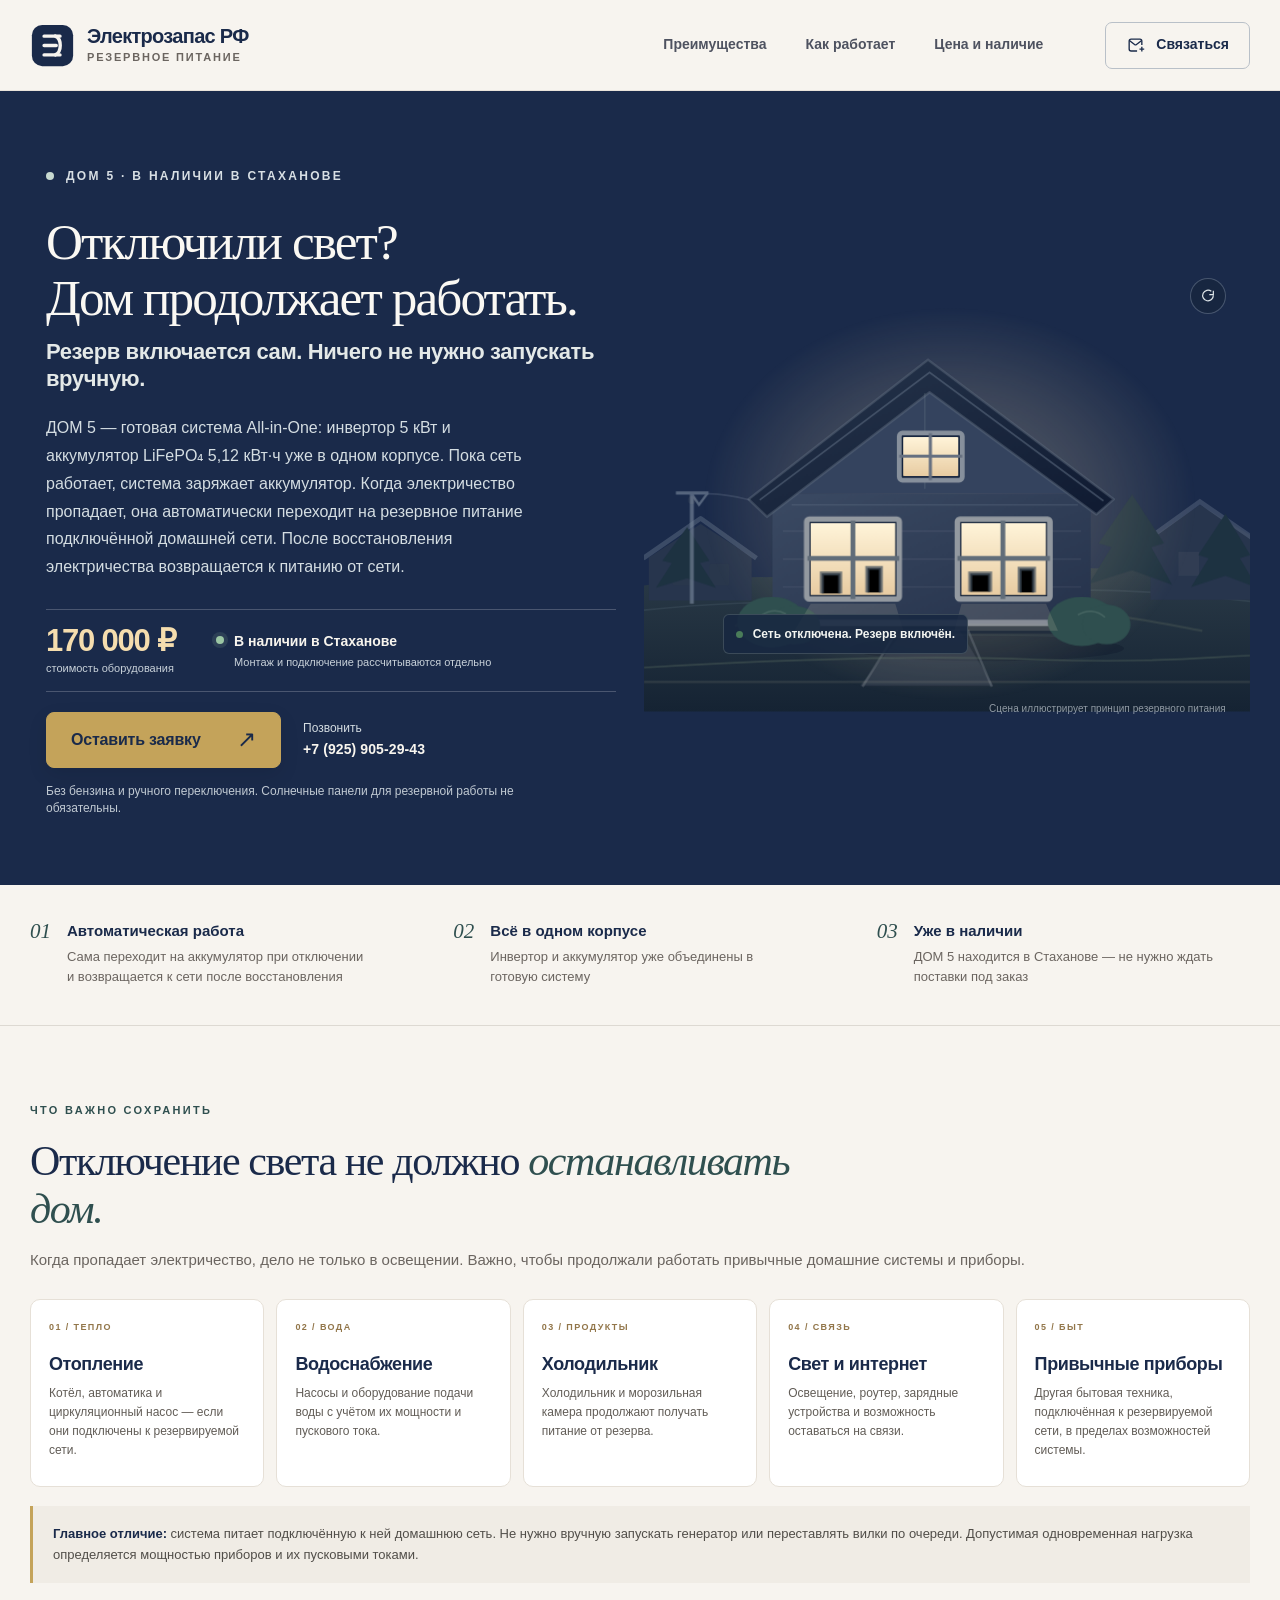
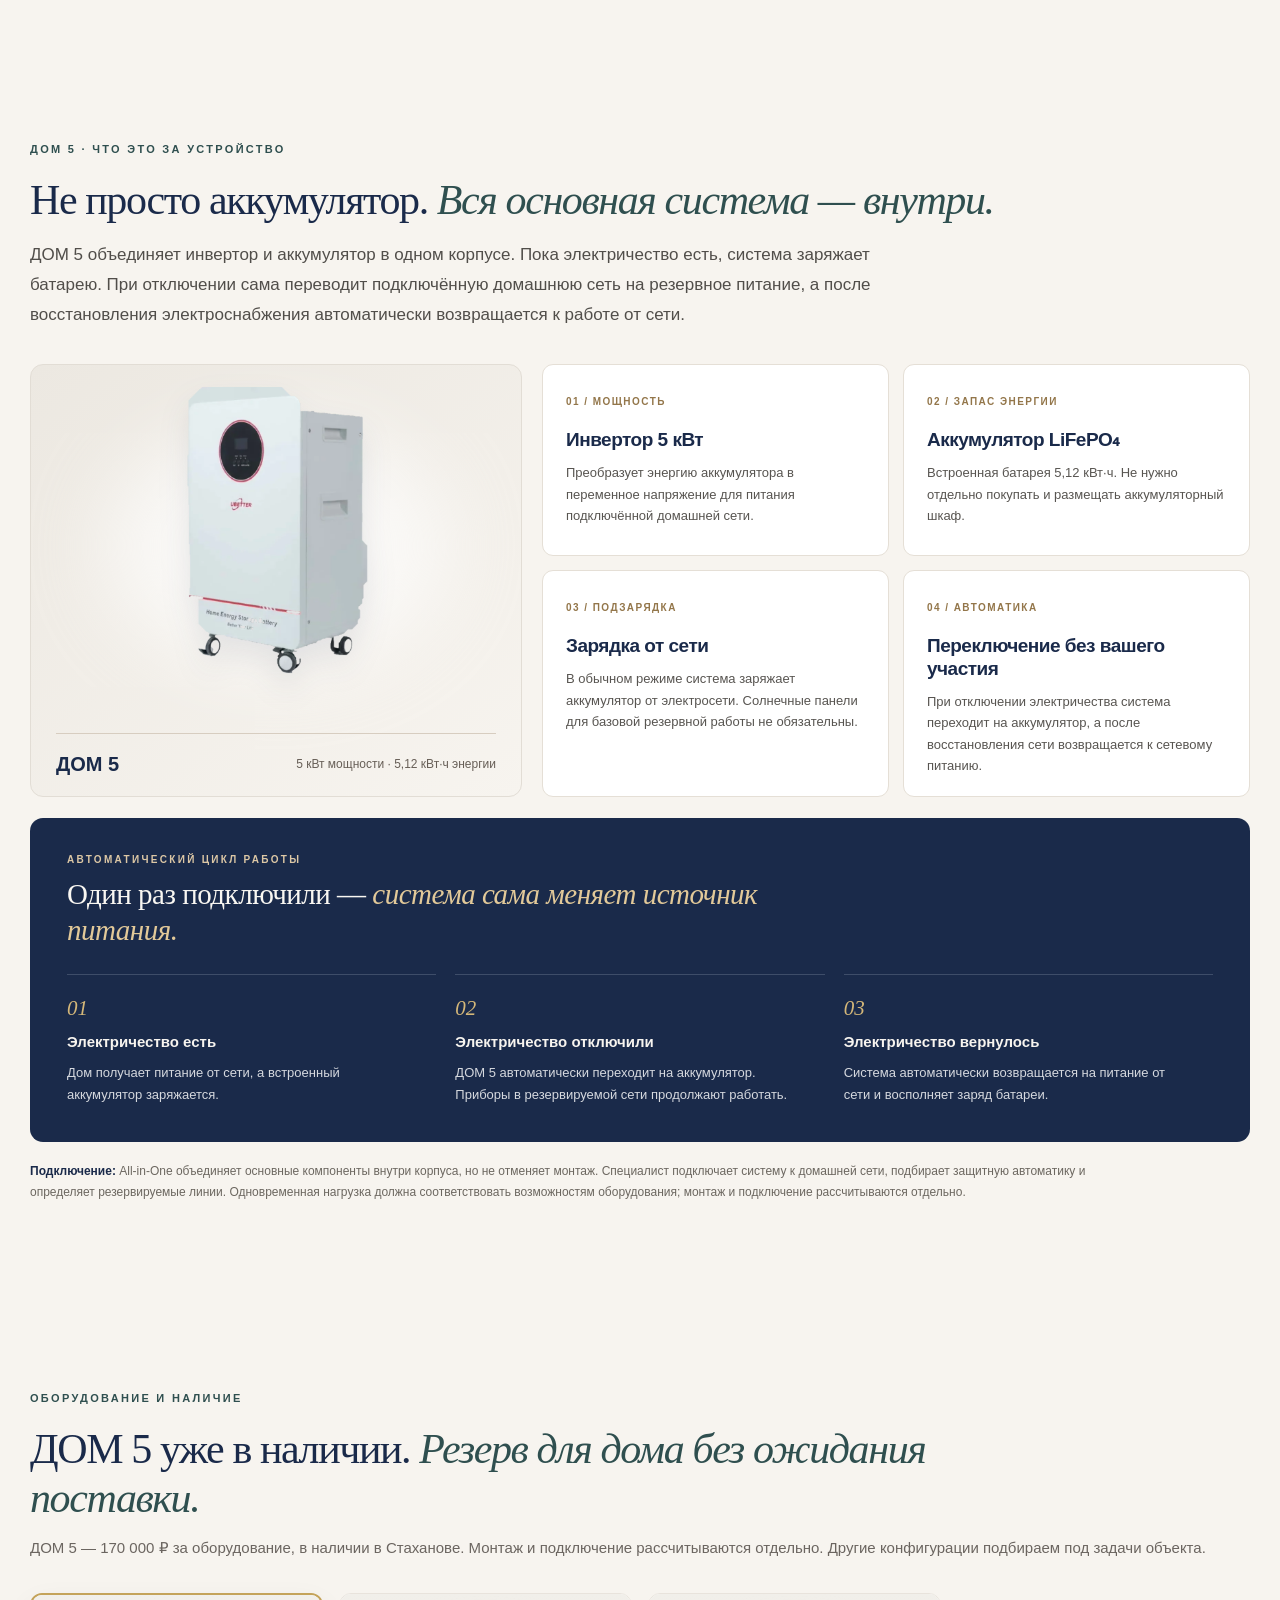
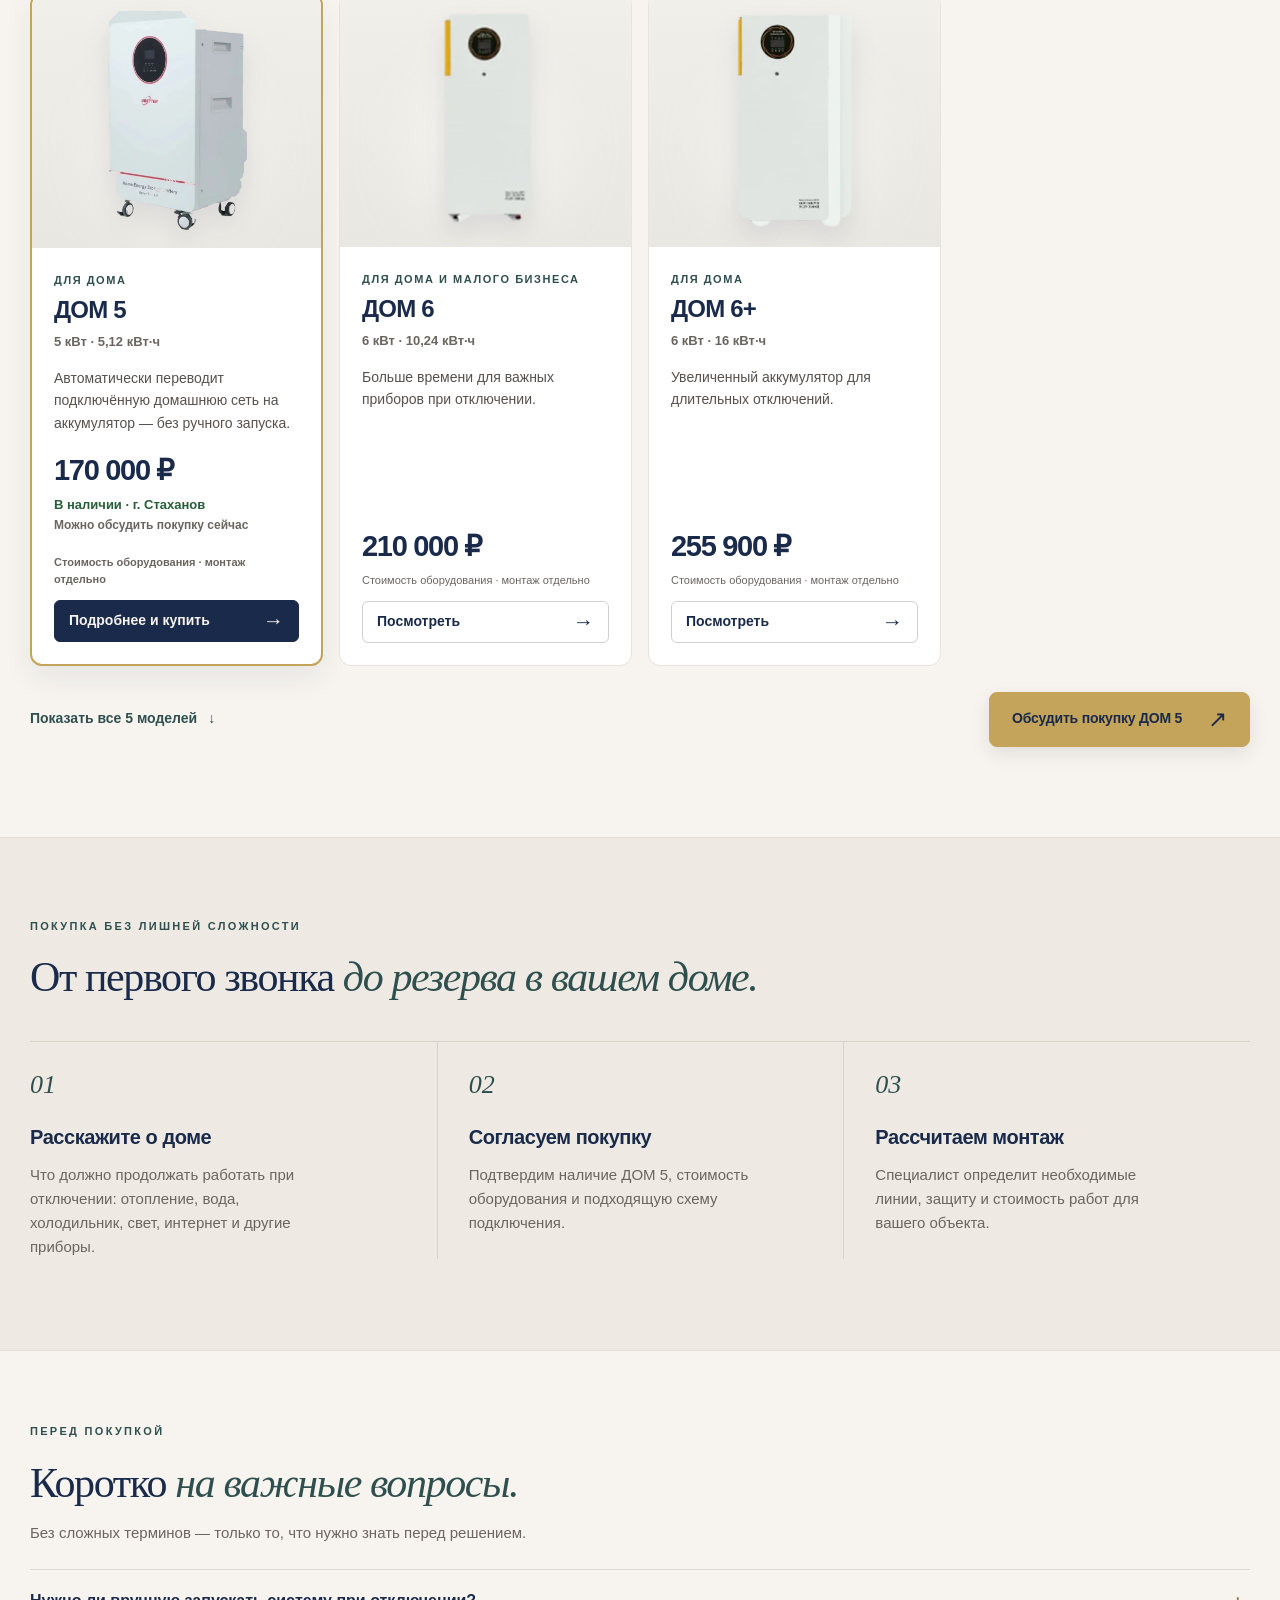
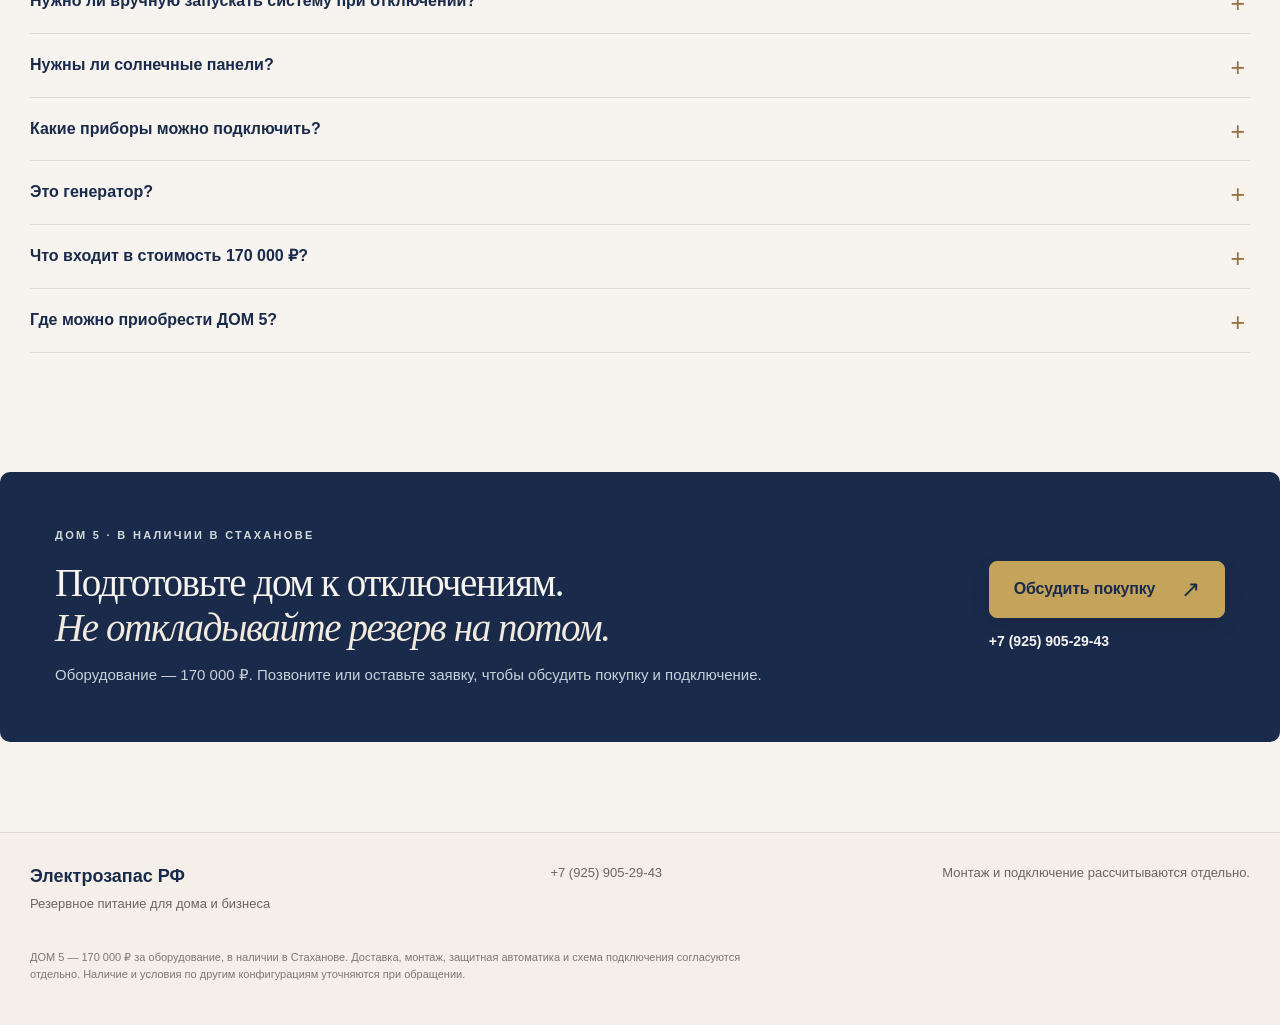
==== commit aa221852: "Align product detail with owner-confirmed automatic operation" ====
--- a/index.html
+++ b/index.html
@@ -7,7 +7,7 @@
   <meta name="color-scheme" content="light" />
   <meta name="format-detection" content="telephone=no" />
   <meta name="description" content="ДОМ 5 — автоматическая система резервного электропитания All-in-One. Инвертор 5 кВт и аккумулятор LiFePO₄ 5,12 кВт·ч в одном корпусе. В наличии в Стаханове — 170 000 ₽ за оборудование." />
-  <title>ДОМ 5 — резервное питание дома автоматически | Электрозапас РФ</title>
+  <title>ДОМ 5 — автоматическое резервное питание дома | Электрозапас РФ</title>
   <link rel="stylesheet" href="styles.css?v=20261124-sales" />
   <link rel="preload" href="app.js?v=20261124-sales" as="script" />
 </head>
@@ -219,8 +219,8 @@
           <ul class="benefits" id="detailBenefits"></ul>
           <div class="detail-aio" id="detailAio" hidden>
             <strong>Уже объединено в одном устройстве</strong>
-            <p>Инвертор 5 кВт, аккумулятор LiFePO₄ 5,12 кВт·ч, зарядка и управление батареей. Выход — чистая синусоида 220/230 В в инверторном режиме.</p>
-            <small>Без солнечных панелей работает от сети и аккумулятора. Подключение к электрощиту, защитная автоматика и монтаж — отдельно.</small>
+            <p>Инвертор 5 кВт и аккумулятор LiFePO₄ 5,12 кВт·ч уже объединены в одном корпусе. Система заряжает батарею от сети, автоматически переходит на аккумулятор при отключении и возвращается к сетевому питанию после восстановления электричества.</p>
+            <small>Солнечные панели для резервной работы не обязательны. Подключение к домашней сети, защитная автоматика и монтаж рассчитываются отдельно.</small>
           </div>
           <button type="button" class="button-primary product-order" id="detailOrder">Обсудить покупку <span aria-hidden="true">↗</span></button>
           <p class="product-phone">Можно позвонить напрямую: <a href="tel:+79259052943">+7 (925) 905-29-43</a></p>
@@ -229,7 +229,7 @@
       </div>
       <div class="detail-secondary"><div><span>Сначала подбираем</span><strong>Проверим суммарную нагрузку</strong></div><div><span>До оплаты</span><strong>Согласуем модель и цену</strong></div><div><span>Отдельно</span><strong>Рассчитаем монтаж по адресу</strong></div></div>
     </main>
-    <footer class="site-footer"><div class="container footer-inner"><div class="footer-brand"><strong>Электрозапас РФ</strong><span>Резервное питание для дома и бизнеса</span></div><div>Монтаж по согласованию.</div></div></footer>
+    <footer class="site-footer"><div class="container footer-inner"><div class="footer-brand"><strong>Электрозапас РФ</strong><span>Резервное питание для дома и бизнеса</span></div><div><a href="tel:+79259052943">+7 (925) 905-29-43</a></div><div>Монтаж по согласованию.</div></div></footer>
   </div>
 
   <div class="mobile-product-bar" id="mobileProductBar" hidden>
--- a/styles.css
+++ b/styles.css
@@ -399,3 +399,81 @@
 .detail-aio[hidden]{display:none!important}
 @media(max-width:1060px){.aio-composition{grid-template-columns:1fr}.aio-device{min-height:315px}.aio-device img{max-height:250px}}
 @media(max-width:620px){.aio-section{padding-block:58px 62px}.aio-lead{font-size:14px;line-height:1.7}.aio-composition{gap:14px}.aio-device{min-height:335px}.aio-device img{max-height:235px}.aio-device-caption{align-items:flex-start;flex-direction:column;gap:3px}.aio-device-caption span{text-align:left}.aio-features{grid-template-columns:1fr;gap:10px}.aio-feature{min-height:0;padding:18px 19px}.aio-feature h3{font-size:17px;margin-top:9px;margin-bottom:6px}.aio-how{padding:25px 22px}.aio-how-intro h3{font-size:24px}.aio-how-grid{grid-template-columns:1fr;gap:3px}.aio-how-grid>div{padding:14px 0 12px}.aio-footnote{font-size:11px}.detail-aio{padding:17px 18px}}
+
+
+/* Sales layer — 24.11.2026: outcome, stock, price and direct contact */
+.hero-offer{display:flex;align-items:center;gap:25px;max-width:570px;padding:15px 0 14px;margin:2px 0 0;border-top:1px solid #FFFFFF35;border-bottom:1px solid #FFFFFF35}
+.hero-offer-price{display:flex;flex-direction:column;gap:2px;min-width:145px}
+.hero-offer-price strong{font-size:31px;line-height:1.05;letter-spacing:-1.2px;color:#F5DDAE;font-weight:850;font-variant-numeric:tabular-nums}
+.hero-offer-price span{font-size:11px;color:#C8D1D9}
+.hero-offer-stock{display:flex;align-items:flex-start;gap:10px}
+.hero-offer-stock .stock-dot{width:8px;height:8px;border-radius:50%;background:#9BC6A4;box-shadow:0 0 0 4px #9BC6A422;flex:none;margin-top:5px}
+.hero-offer-stock div{display:flex;flex-direction:column;gap:3px}
+.hero-offer-stock strong{font-size:14px;color:#F8F5EE}
+.hero-offer-stock small{font-size:11px;color:#C8D1D9;line-height:1.4}
+.hero-actions{display:flex;align-items:center;flex-wrap:wrap;gap:15px 22px;margin-top:20px}
+.hero-actions .hero-cta{min-width:235px}
+.hero-phone{font-size:12px;color:#D5DDE2;display:flex;flex-direction:column;gap:2px}
+.hero-phone strong{font-size:14px;color:#F8F5EE;letter-spacing:.1px}
+.hero-phone:hover strong{text-decoration:underline;text-underline-offset:4px}
+.hero-underbutton{max-width:530px}
+.model-card-featured{border:2px solid #C4A35A;box-shadow:0 12px 30px #1A2A4A12}
+.model-card-featured .model-more{background:#1A2A4A;border-color:#1A2A4A;color:#F7F4EF}
+.model-card-featured .model-more:hover{background:#2F4F4F;border-color:#2F4F4F}
+.model-price-note{font-size:11px;color:var(--muted);margin:5px 0 12px}
+.model-card-featured .model-price-note{font-weight:650}
+.pain-section{padding-top:76px;padding-bottom:82px}
+.pain-section .section-heading{margin-bottom:26px}
+.pain-section .section-heading h2{max-width:760px}
+.pain-grid{display:grid;grid-template-columns:repeat(5,minmax(0,1fr));gap:12px}
+.pain-card{background:#FFFFFF;border:1px solid #E6E0D7;border-radius:10px;padding:21px 18px 20px;min-height:188px}
+.pain-card>span{display:block;font-size:9px;font-weight:850;letter-spacing:1.4px;color:#92764A;margin-bottom:19px}
+.pain-card h3{font-size:18px;line-height:1.2;letter-spacing:-.4px;color:var(--navy);margin-bottom:9px}
+.pain-card p{font-size:12px;line-height:1.58;color:#625D57;margin:0}
+.pain-note{margin:19px 0 0;padding:17px 20px;border-left:3px solid var(--bronze);background:#F0ECE5;color:#514E49;font-size:13px;line-height:1.65}
+.pain-note strong{color:var(--navy)}
+.faq-section{padding-top:72px;padding-bottom:35px}
+.faq-section .section-heading{margin-bottom:23px}
+.faq-list{border-top:1px solid var(--line)}
+.faq-list details{border-bottom:1px solid var(--line);padding:0}
+.faq-list summary{position:relative;cursor:pointer;list-style:none;padding:19px 42px 19px 0;color:var(--navy);font-size:16px;font-weight:750}
+.faq-list summary::-webkit-details-marker{display:none}
+.faq-list summary:after{content:"+";position:absolute;right:5px;top:14px;font-size:25px;font-weight:400;color:#92764A}
+.faq-list details[open] summary:after{content:"−"}
+.faq-list details p{max-width:900px;padding:0 38px 19px 0;margin:0;color:var(--muted);font-size:14px;line-height:1.7}
+.final-cta-actions{display:flex;flex-direction:column;align-items:flex-start;gap:13px;flex:none}
+.final-cta-actions>a{color:#F7F4EF;font-size:14px;font-weight:750;text-underline-offset:4px}
+.final-cta-actions>a:hover{text-decoration:underline}
+.product-phone{font-size:13px;color:var(--muted);margin:12px 0 0}
+.product-phone a{font-weight:800;color:var(--navy);white-space:nowrap}
+.product-phone a:hover{text-decoration:underline;text-underline-offset:3px}
+@media(max-width:1060px){
+ .pain-grid{grid-template-columns:repeat(3,minmax(0,1fr))}
+ .hero-offer{gap:17px}
+}
+@media(max-width:680px){
+ .hero-offer{align-items:flex-start;flex-direction:column;gap:11px;padding:13px 0}
+ .hero-offer-price{flex-direction:row;align-items:baseline;gap:9px}
+ .hero-offer-price strong{font-size:29px}
+ .hero-actions{align-items:stretch;flex-direction:column;gap:13px;margin-top:17px}
+ .hero-actions .hero-cta{width:100%;min-width:0}
+ .hero-phone{align-items:center;text-align:center;flex-direction:row;justify-content:center;gap:6px}
+ .hero-phone strong{font-size:13px}
+ .pain-section{padding-block:54px 59px}
+ .pain-grid{grid-template-columns:repeat(2,minmax(0,1fr));gap:9px}
+ .pain-card{padding:16px 14px;min-height:165px}
+ .pain-card>span{margin-bottom:14px;font-size:8px}
+ .pain-card h3{font-size:16px}
+ .pain-card p{font-size:12px}
+ .pain-note{font-size:12px;padding:14px 15px}
+ .faq-section{padding-block:52px 24px}
+ .faq-list summary{font-size:14px;padding-block:16px}
+ .faq-list details p{font-size:13px;padding-bottom:16px}
+ .final-cta-actions{width:100%;align-items:stretch}
+ .final-cta-actions .button-primary{width:100%}
+ .final-cta-actions>a{text-align:center}
+}
+@media(max-width:375px){
+ .pain-grid{grid-template-columns:1fr}
+ .hero-offer-price strong{font-size:27px}
+}
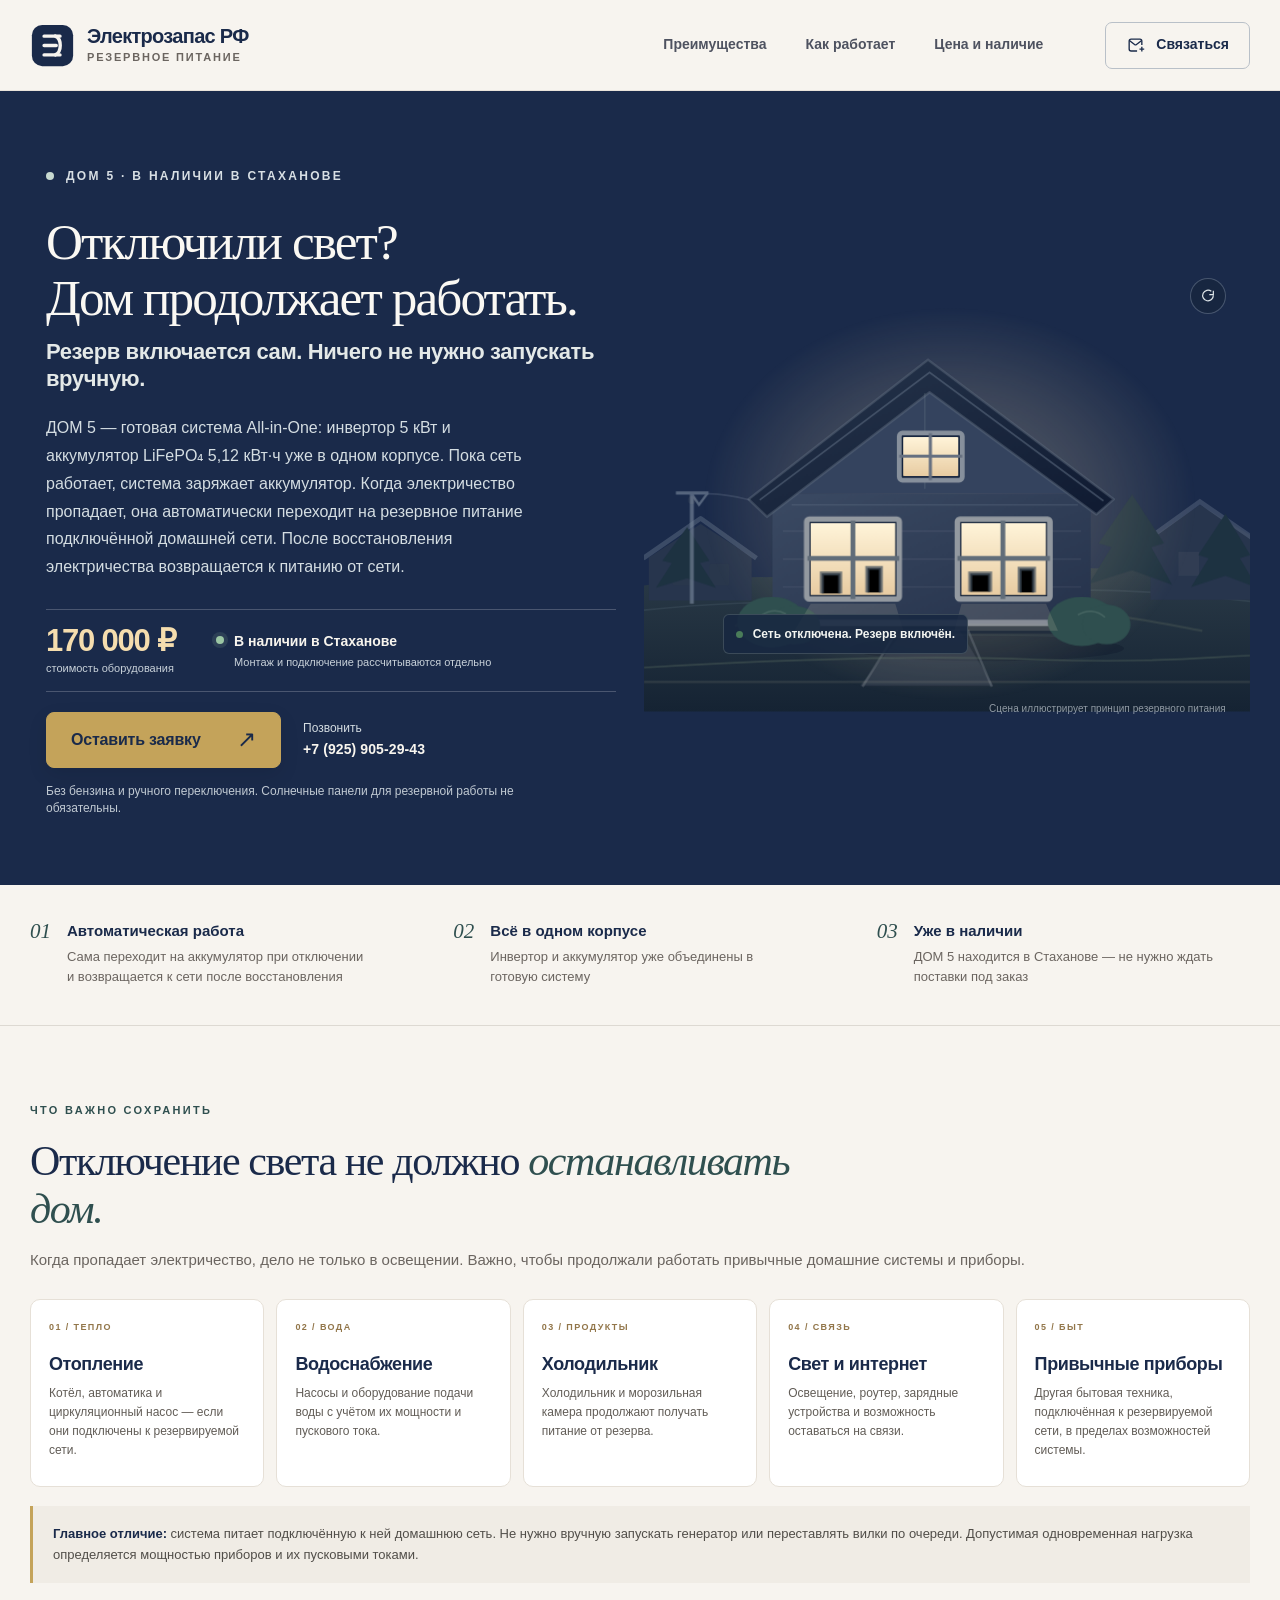
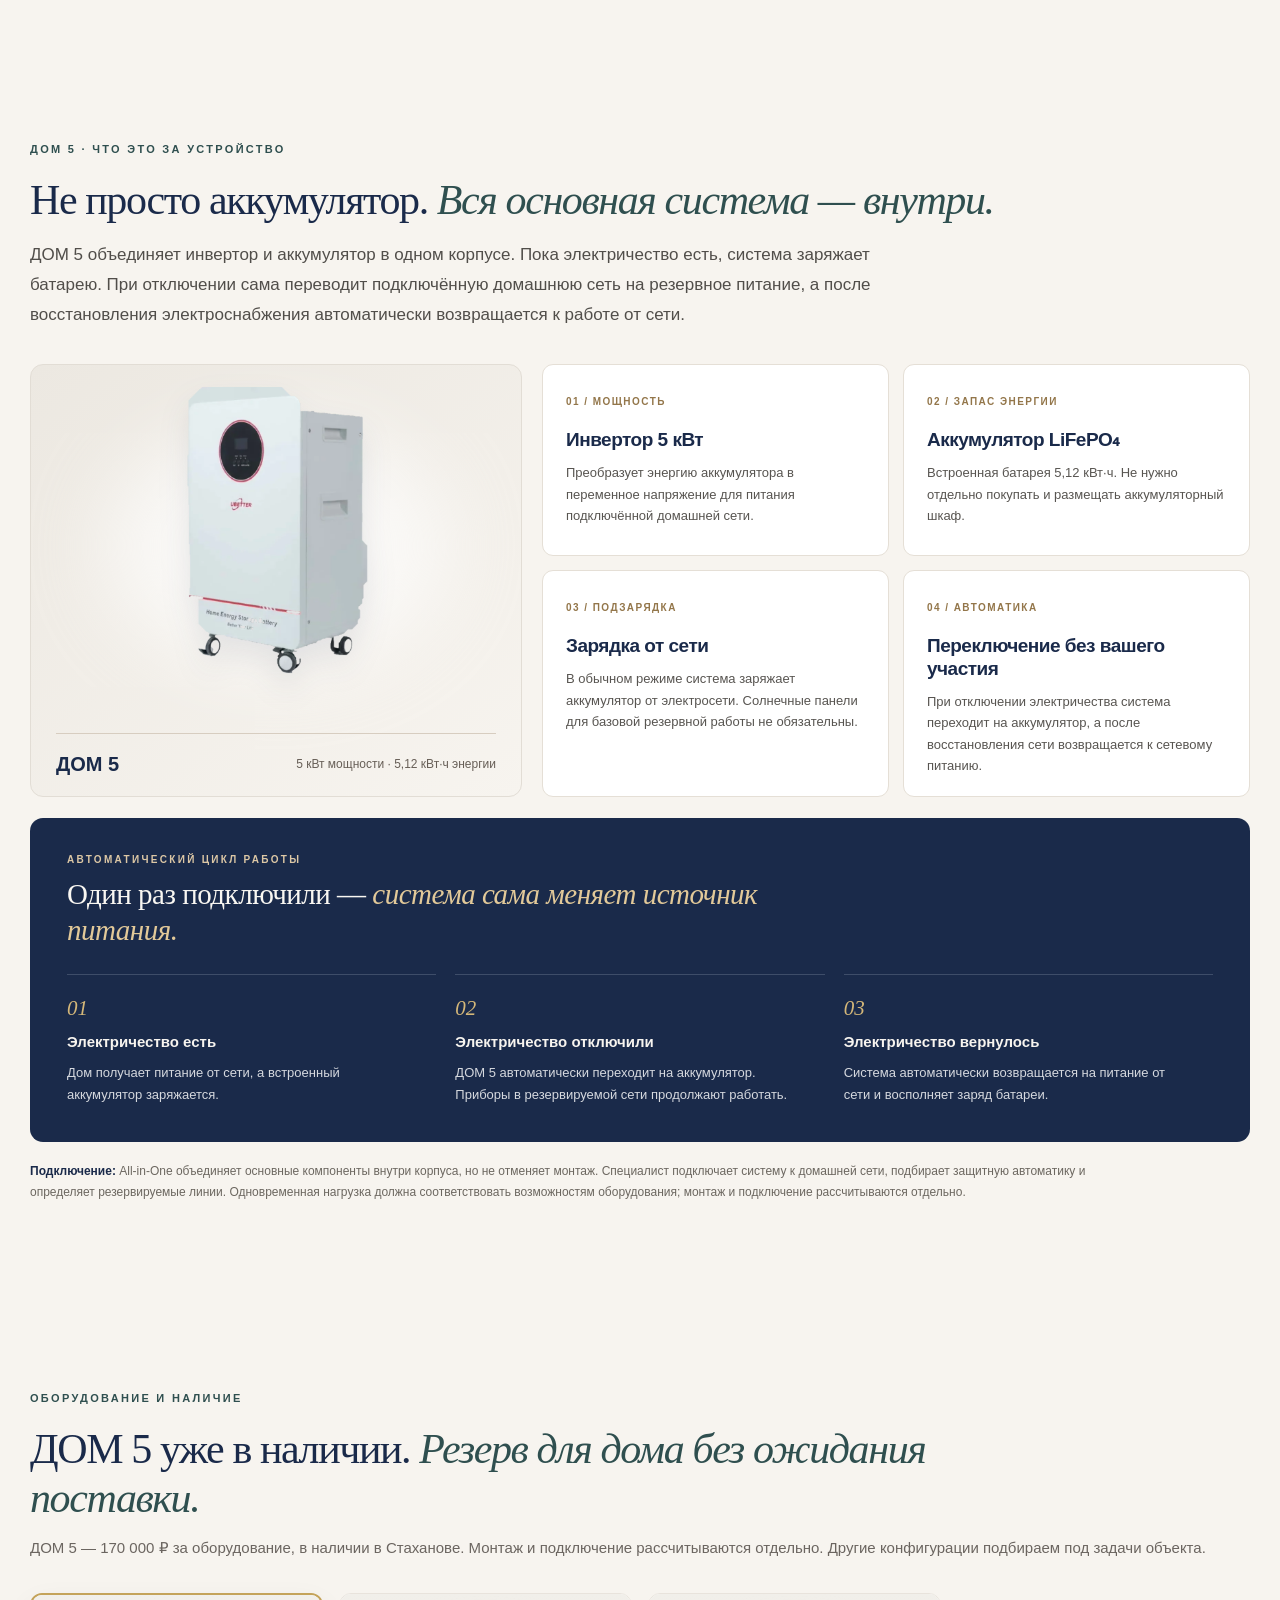
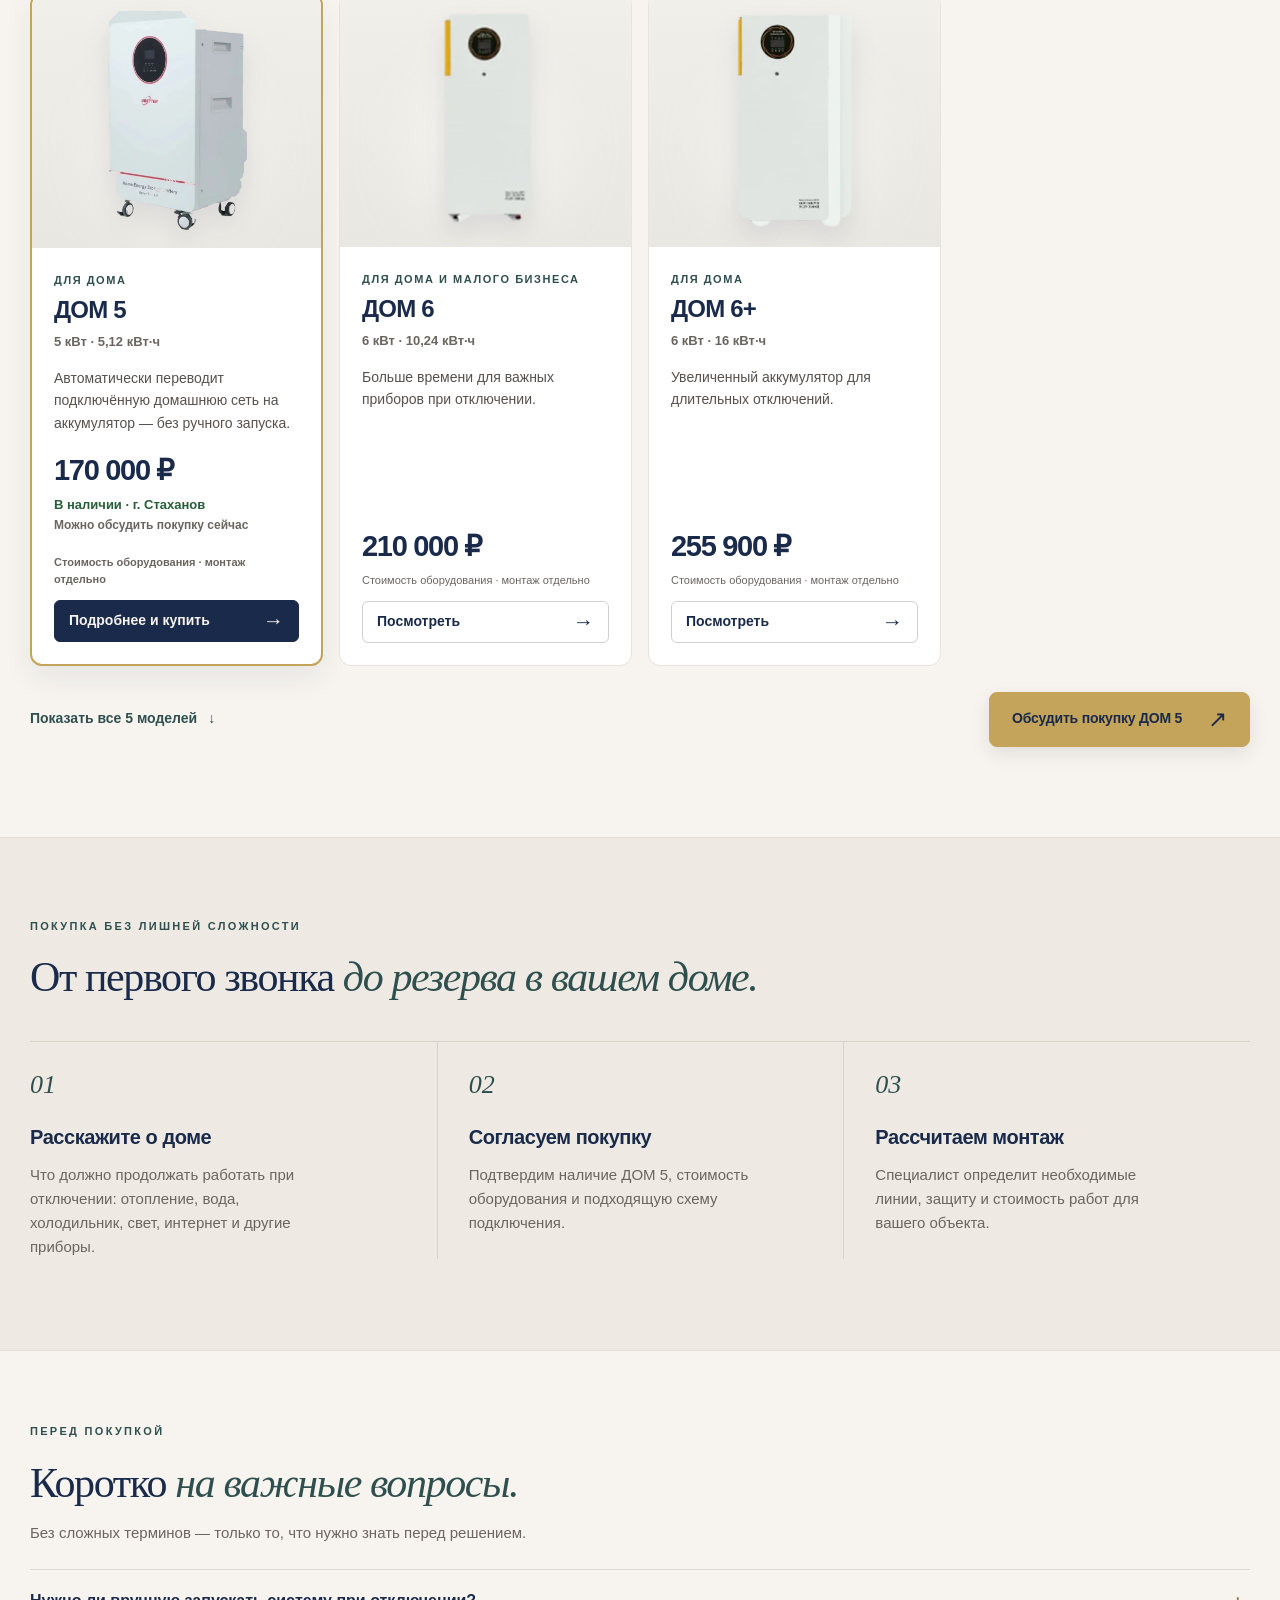
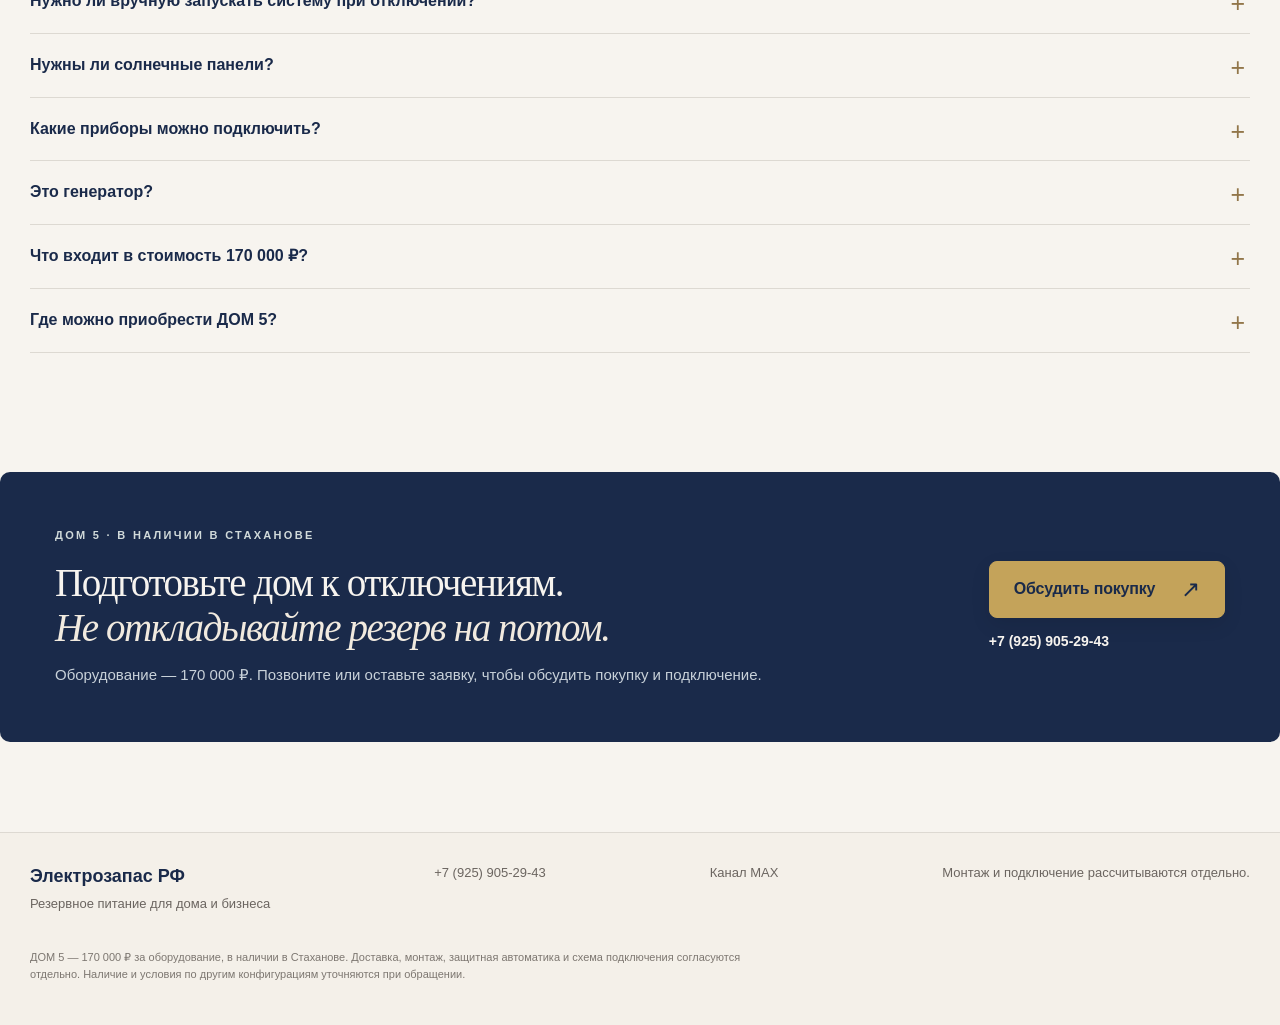
==== commit 6d5ccdf0: "Add public MAX channel link to storefront footer" ====
--- a/index.html
+++ b/index.html
@@ -201,7 +201,7 @@
         <div class="final-cta-actions"><button type="button" class="button-primary" data-open-lead data-lead-model="ДОМ 5">Обсудить покупку <span aria-hidden="true">↗</span></button><a href="tel:+79259052943">+7 (925) 905-29-43</a></div>
       </section>
     </main>
-    <footer class="site-footer"><div class="container footer-inner"><div class="footer-brand"><strong>Электрозапас РФ</strong><span>Резервное питание для дома и бизнеса</span></div><div><a href="tel:+79259052943">+7 (925) 905-29-43</a></div><div>Монтаж и подключение рассчитываются отдельно.</div><div class="footer-fine">ДОМ 5 — 170 000 ₽ за оборудование, в наличии в Стаханове. Доставка, монтаж, защитная автоматика и схема подключения согласуются отдельно. Наличие и условия по другим конфигурациям уточняются при обращении.</div></div></footer>
+    <footer class="site-footer"><div class="container footer-inner"><div class="footer-brand"><strong>Электрозапас РФ</strong><span>Резервное питание для дома и бизнеса</span></div><div><a href="tel:+79259052943">+7 (925) 905-29-43</a></div><div><a href="https://max.ru/channel_elektrozapas" target="_blank" rel="noopener">Канал MAX</a></div><div>Монтаж и подключение рассчитываются отдельно.</div><div class="footer-fine">ДОМ 5 — 170 000 ₽ за оборудование, в наличии в Стаханове. Доставка, монтаж, защитная автоматика и схема подключения согласуются отдельно. Наличие и условия по другим конфигурациям уточняются при обращении.</div></div></footer>
   </div>
 
   <div id="product-view" hidden>
@@ -229,7 +229,7 @@
       </div>
       <div class="detail-secondary"><div><span>Сначала подбираем</span><strong>Проверим суммарную нагрузку</strong></div><div><span>До оплаты</span><strong>Согласуем модель и цену</strong></div><div><span>Отдельно</span><strong>Рассчитаем монтаж по адресу</strong></div></div>
     </main>
-    <footer class="site-footer"><div class="container footer-inner"><div class="footer-brand"><strong>Электрозапас РФ</strong><span>Резервное питание для дома и бизнеса</span></div><div><a href="tel:+79259052943">+7 (925) 905-29-43</a></div><div>Монтаж по согласованию.</div></div></footer>
+    <footer class="site-footer"><div class="container footer-inner"><div class="footer-brand"><strong>Электрозапас РФ</strong><span>Резервное питание для дома и бизнеса</span></div><div><a href="tel:+79259052943">+7 (925) 905-29-43</a></div><div><a href="https://max.ru/channel_elektrozapas" target="_blank" rel="noopener">Канал MAX</a></div><div>Монтаж по согласованию.</div></div></footer>
   </div>
 
   <div class="mobile-product-bar" id="mobileProductBar" hidden>
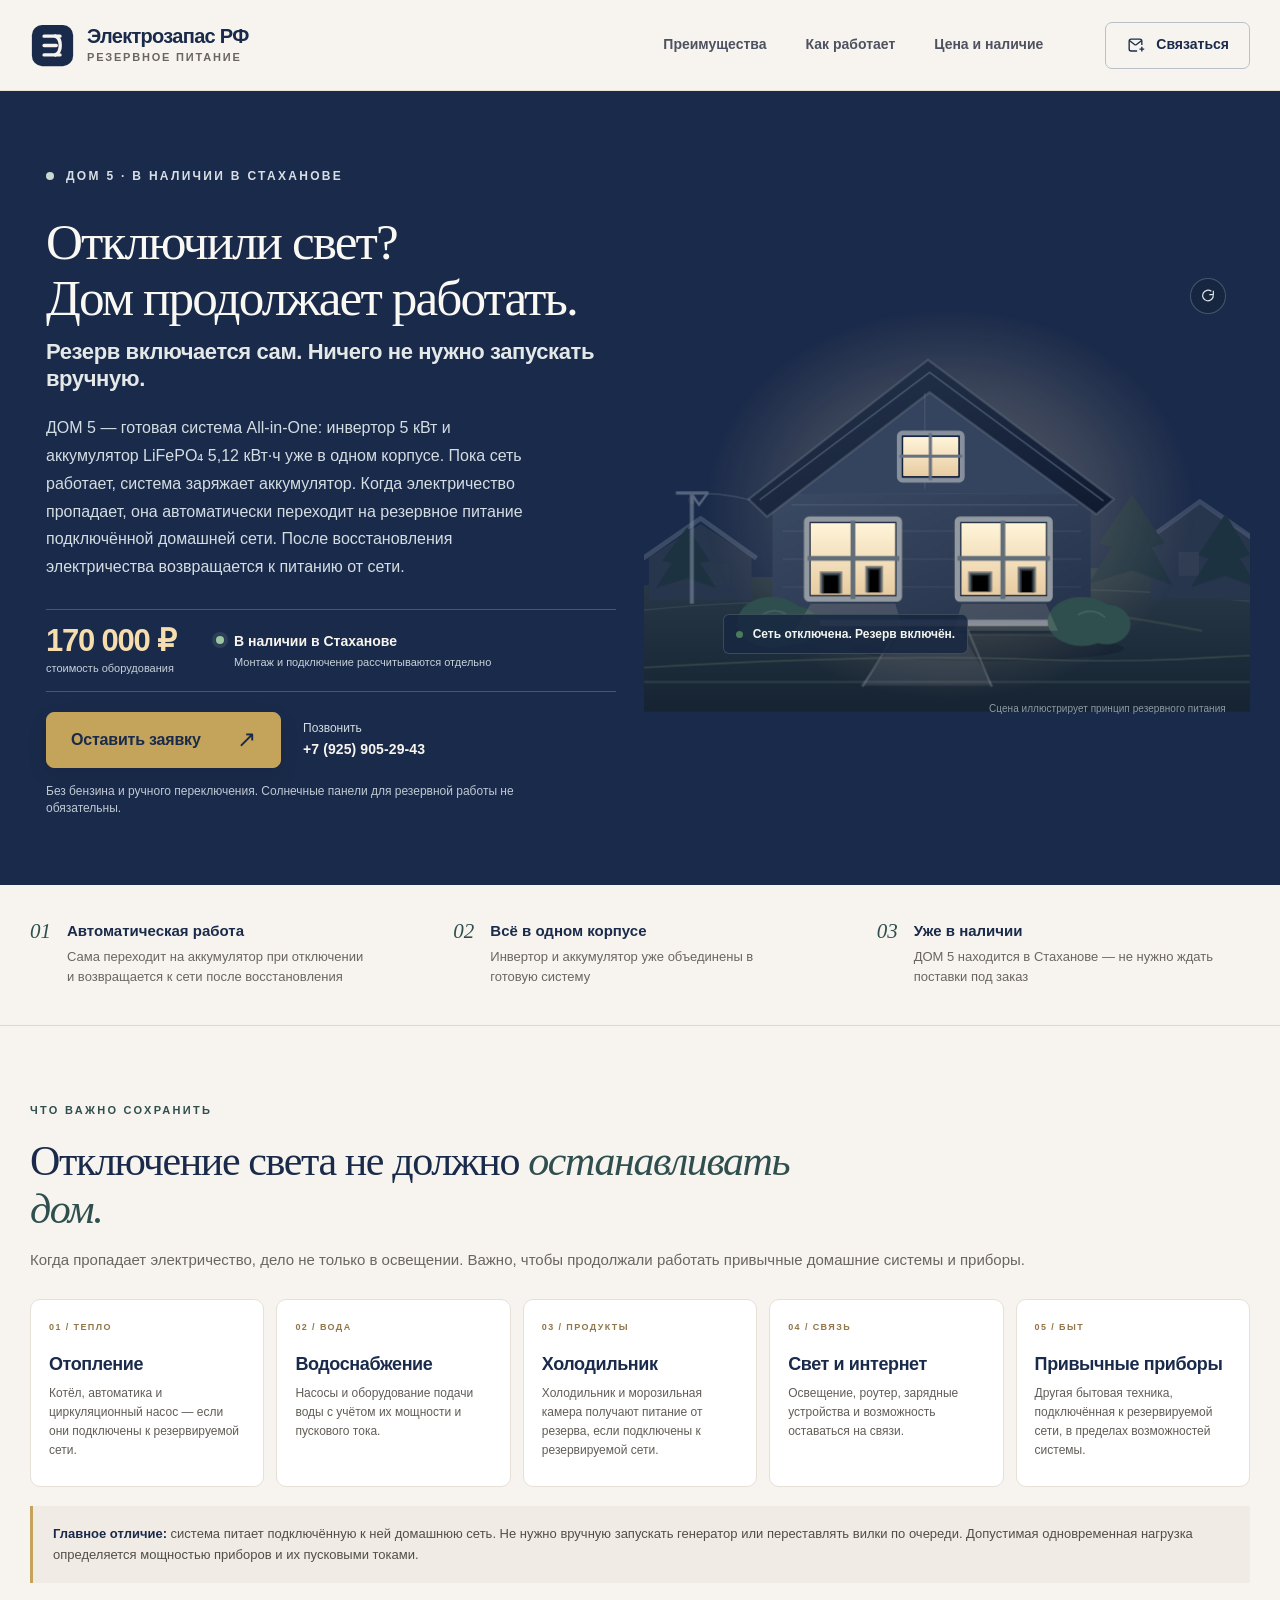
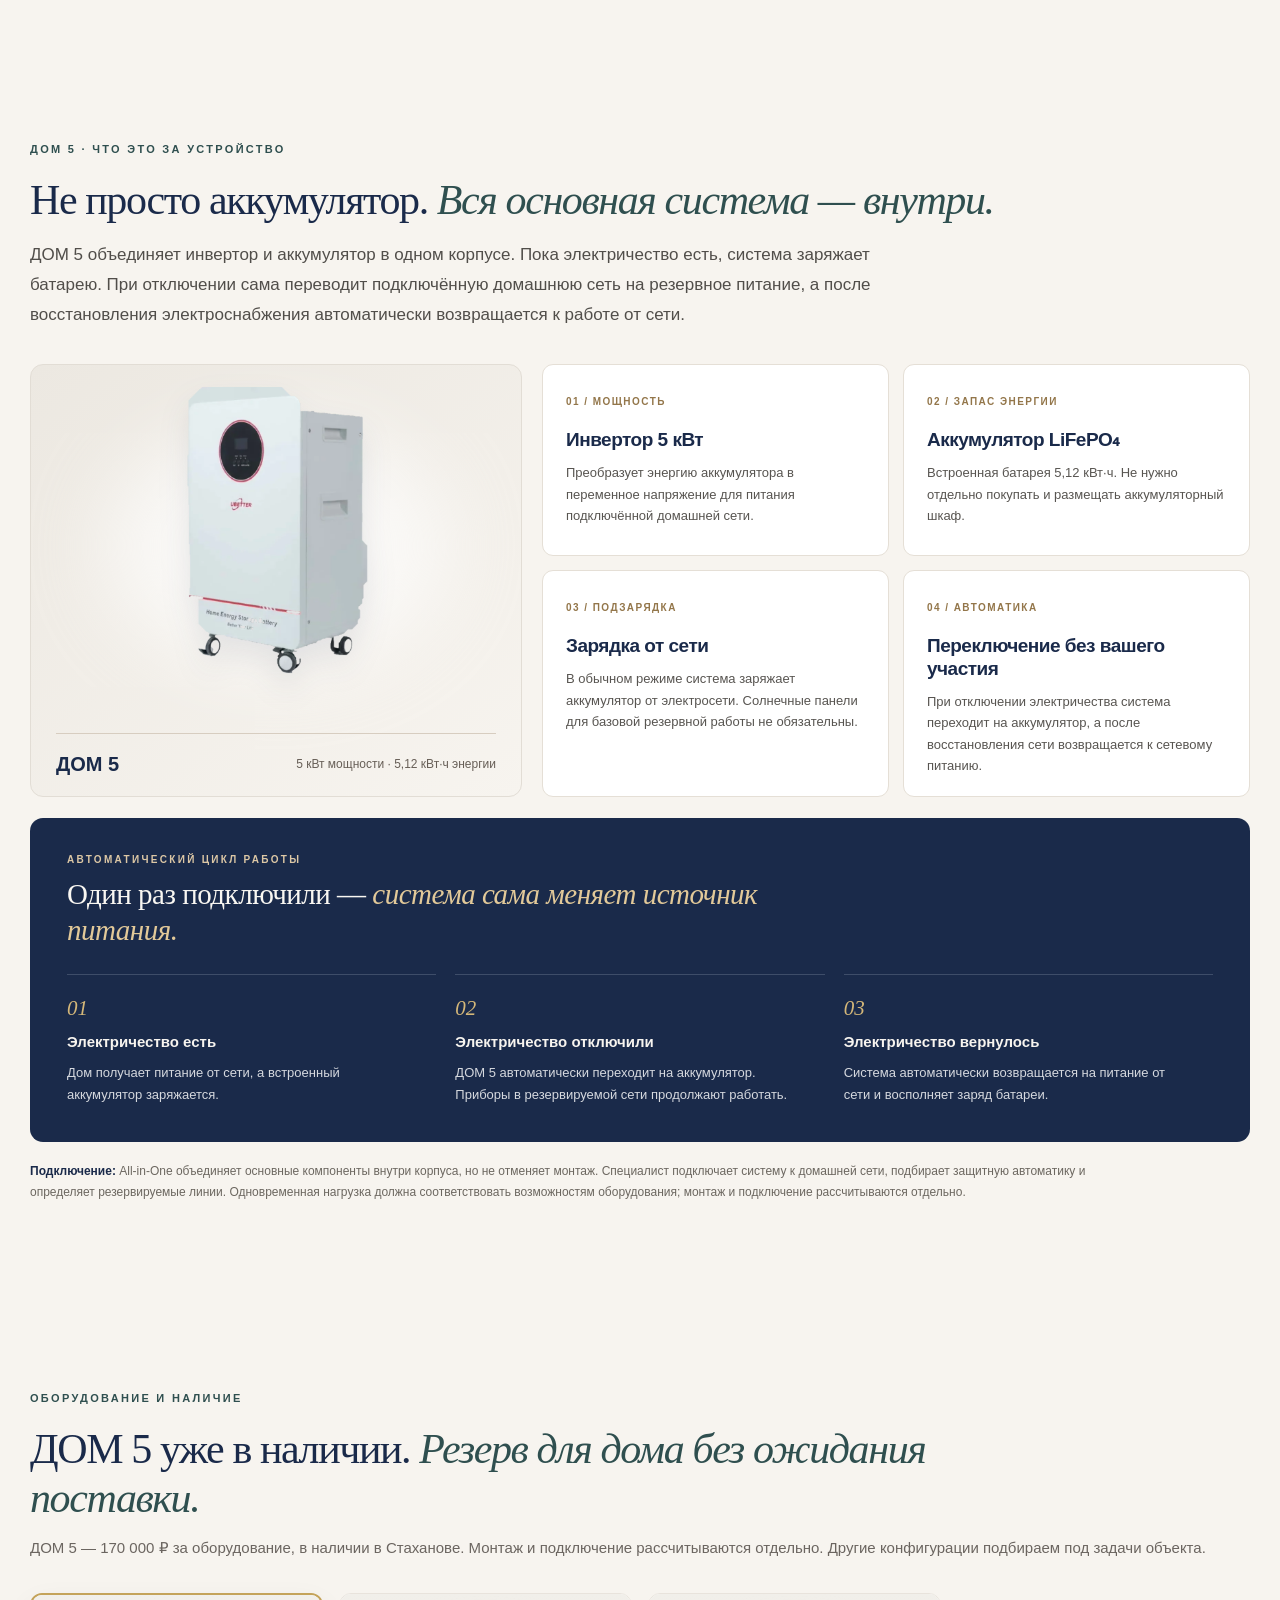
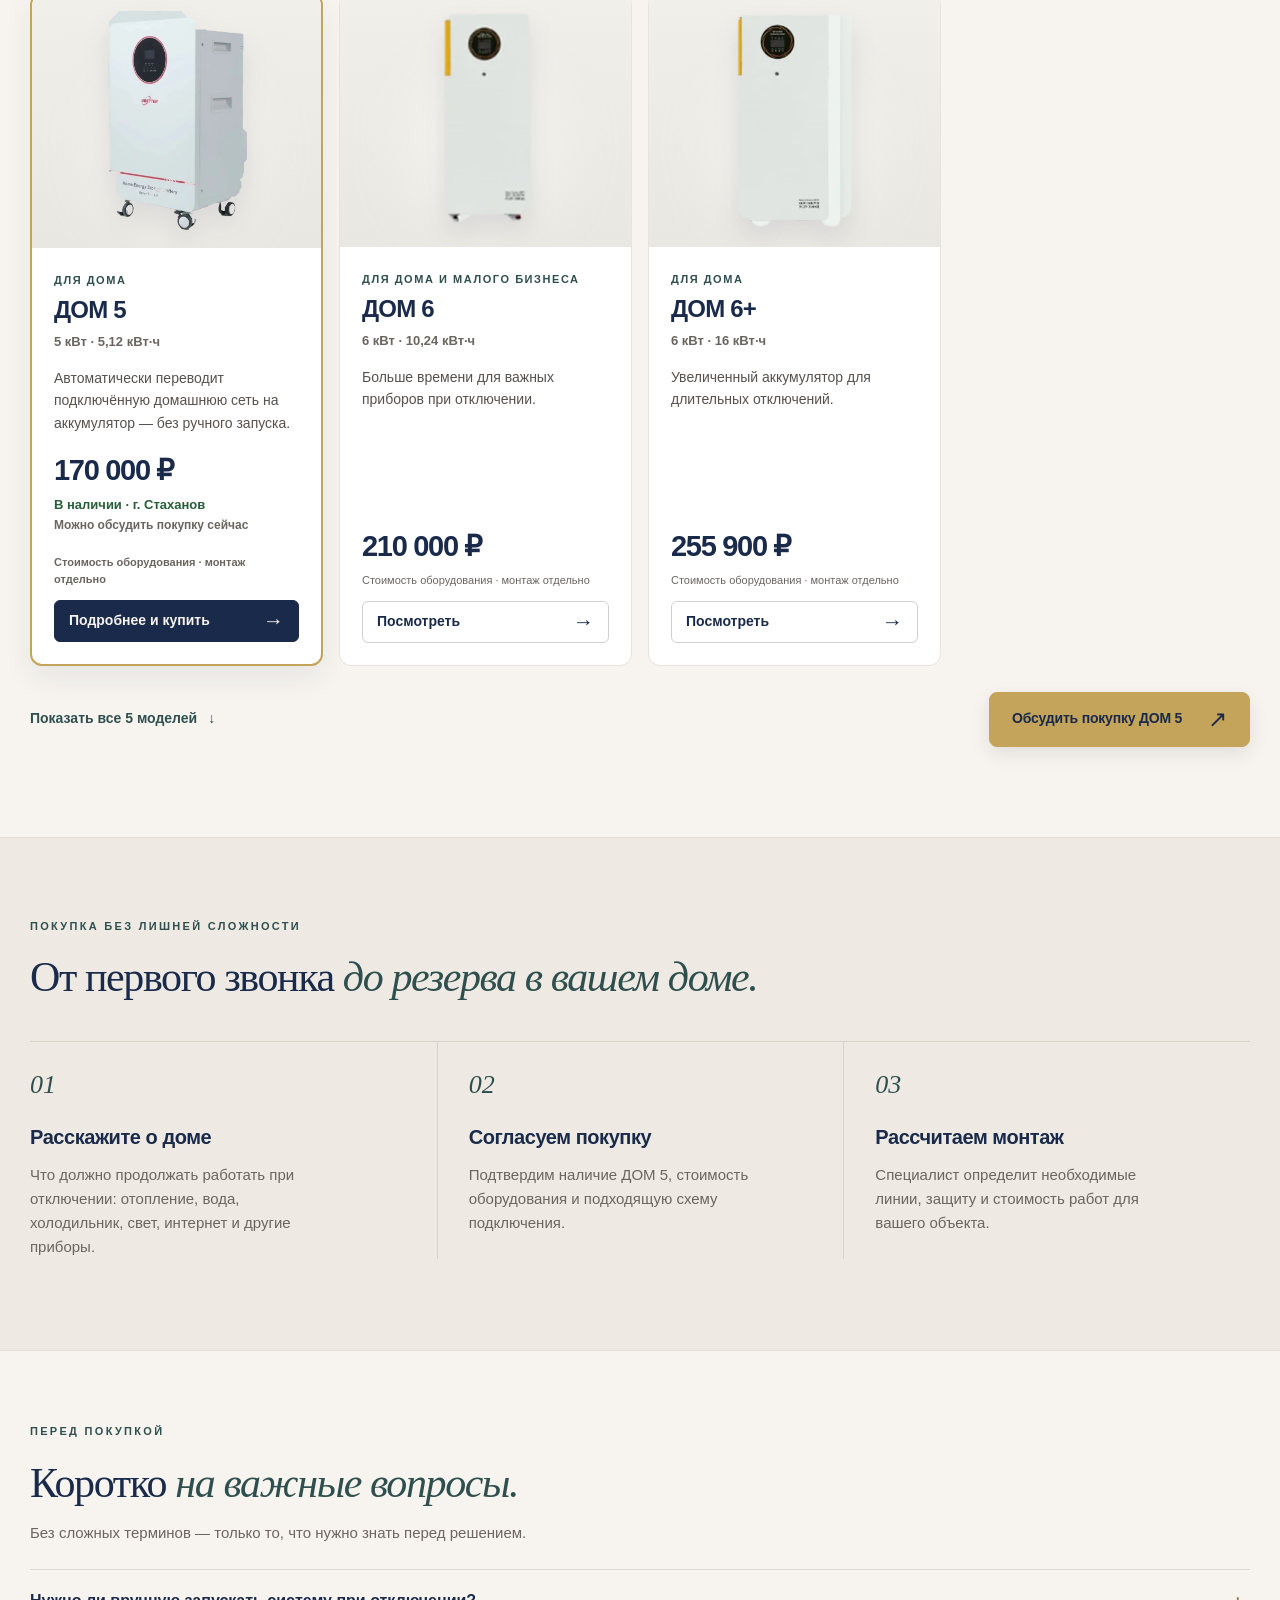
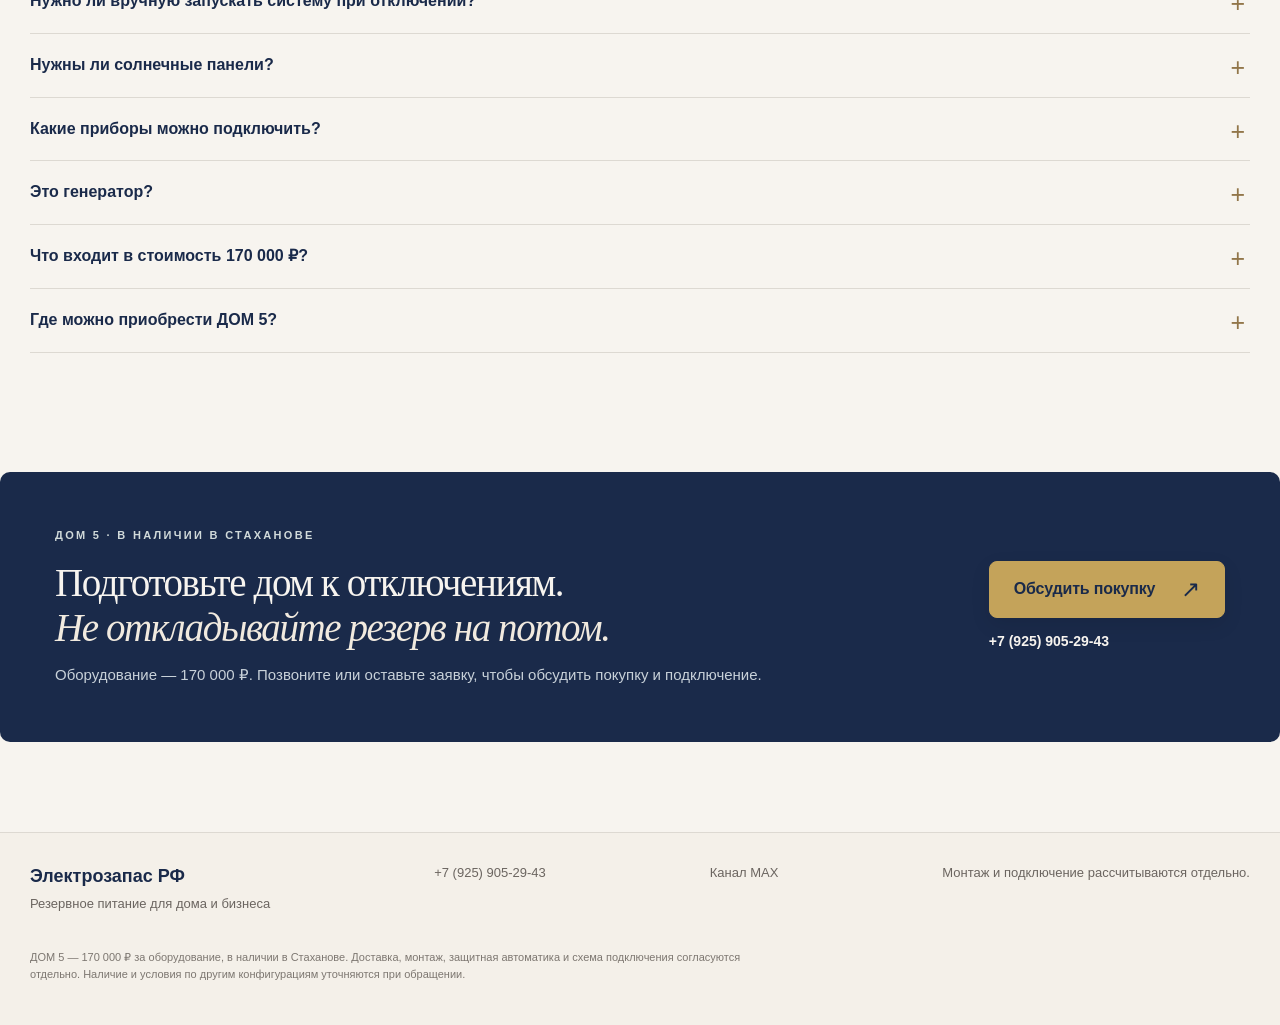
==== commit 764eb503: "Clarify appliance connection in sales copy" ====
--- a/index.html
+++ b/index.html
@@ -132,7 +132,7 @@
         <div class="pain-grid">
           <article class="pain-card"><span>01 / ТЕПЛО</span><h3>Отопление</h3><p>Котёл, автоматика и циркуляционный насос — если они подключены к резервируемой сети.</p></article>
           <article class="pain-card"><span>02 / ВОДА</span><h3>Водоснабжение</h3><p>Насосы и оборудование подачи воды с учётом их мощности и пускового тока.</p></article>
-          <article class="pain-card"><span>03 / ПРОДУКТЫ</span><h3>Холодильник</h3><p>Холодильник и морозильная камера продолжают получать питание от резерва.</p></article>
+          <article class="pain-card"><span>03 / ПРОДУКТЫ</span><h3>Холодильник</h3><p>Холодильник и морозильная камера получают питание от резерва, если подключены к резервируемой сети.</p></article>
           <article class="pain-card"><span>04 / СВЯЗЬ</span><h3>Свет и интернет</h3><p>Освещение, роутер, зарядные устройства и возможность оставаться на связи.</p></article>
           <article class="pain-card"><span>05 / БЫТ</span><h3>Привычные приборы</h3><p>Другая бытовая техника, подключённая к резервируемой сети, в пределах возможностей системы.</p></article>
         </div>
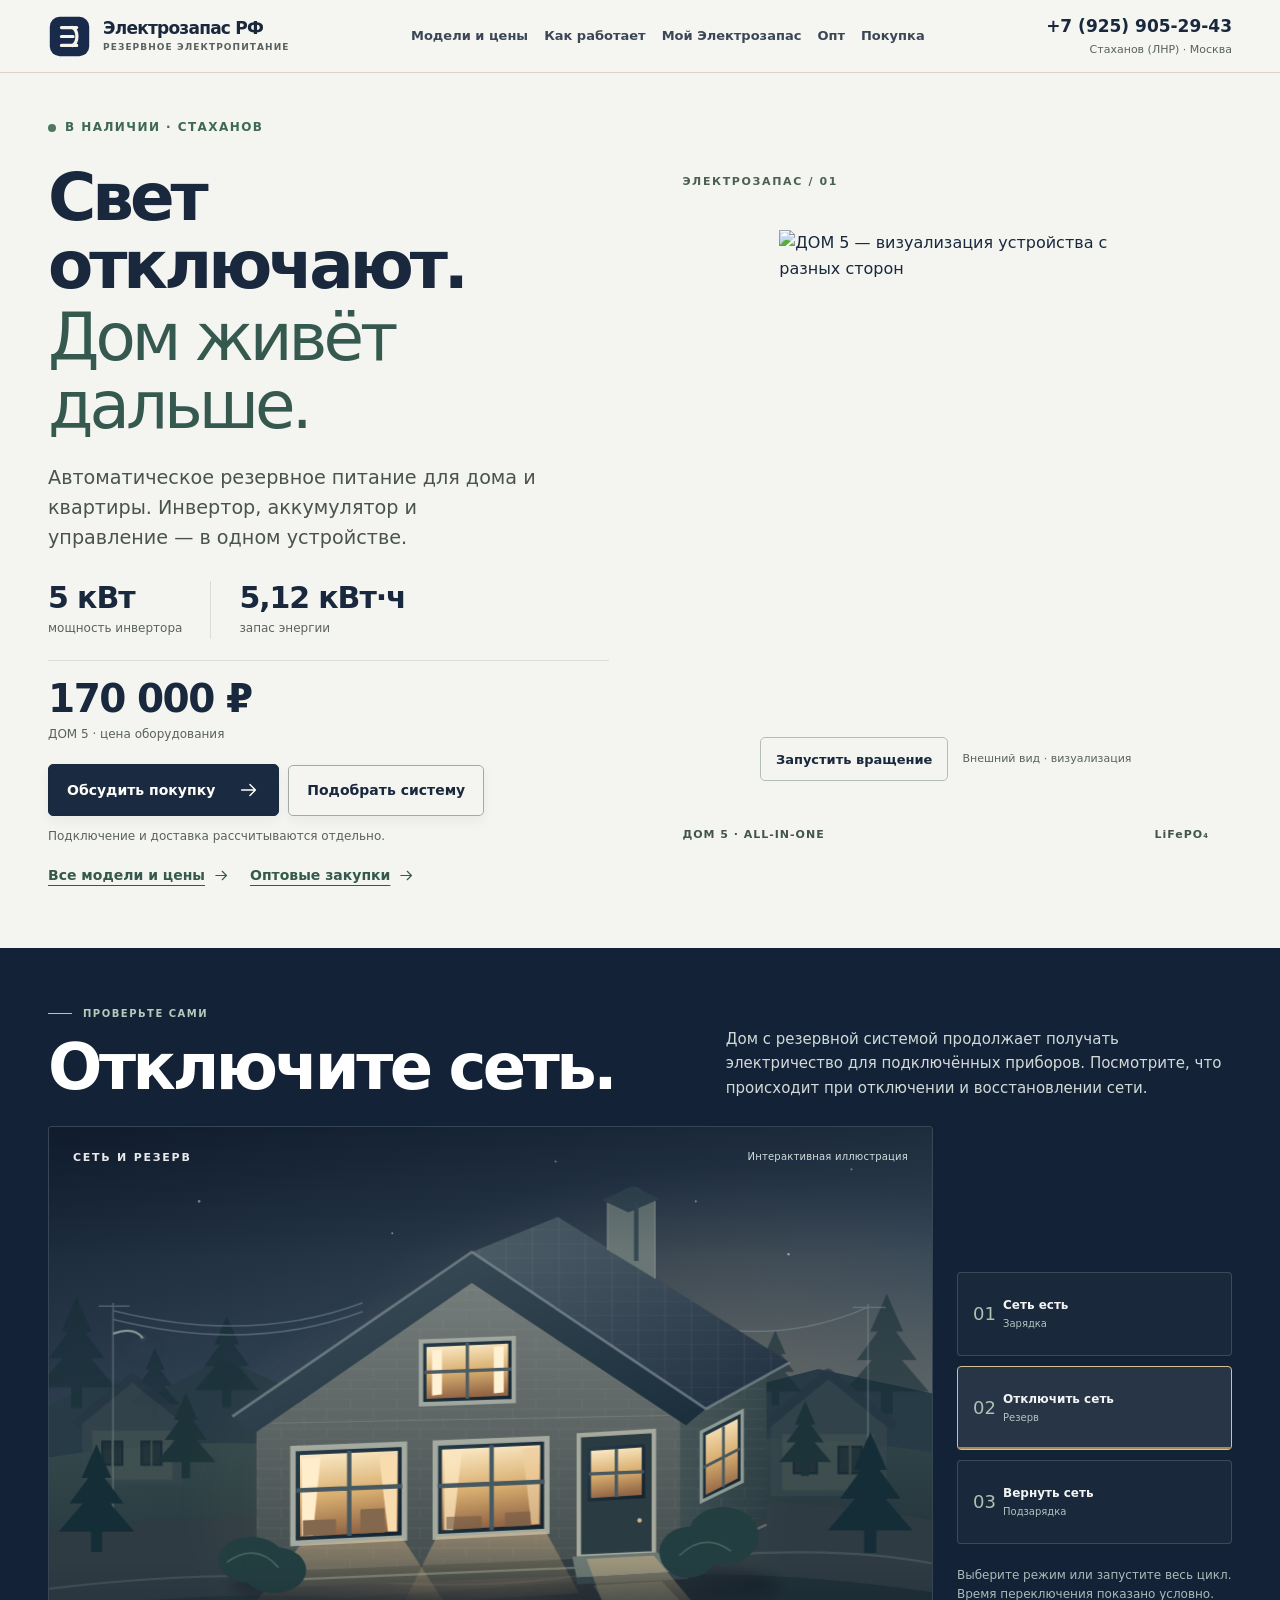
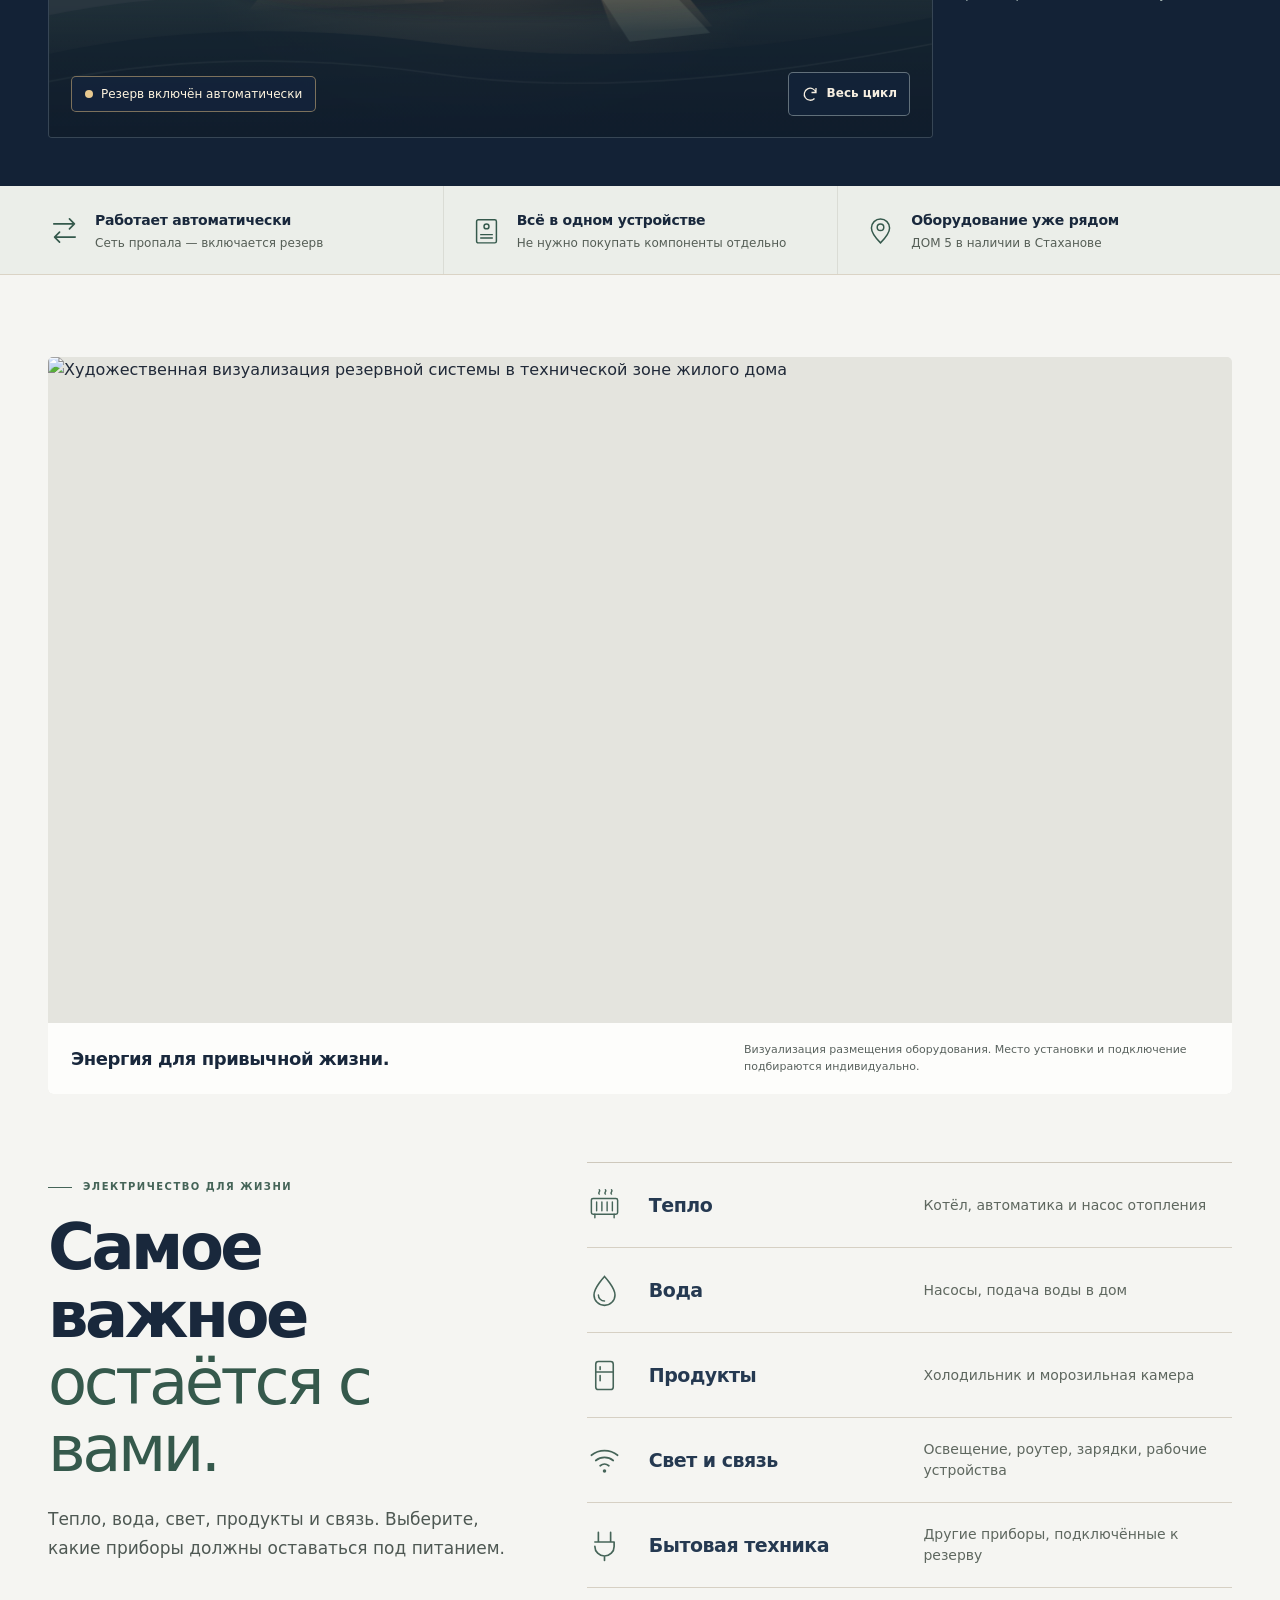
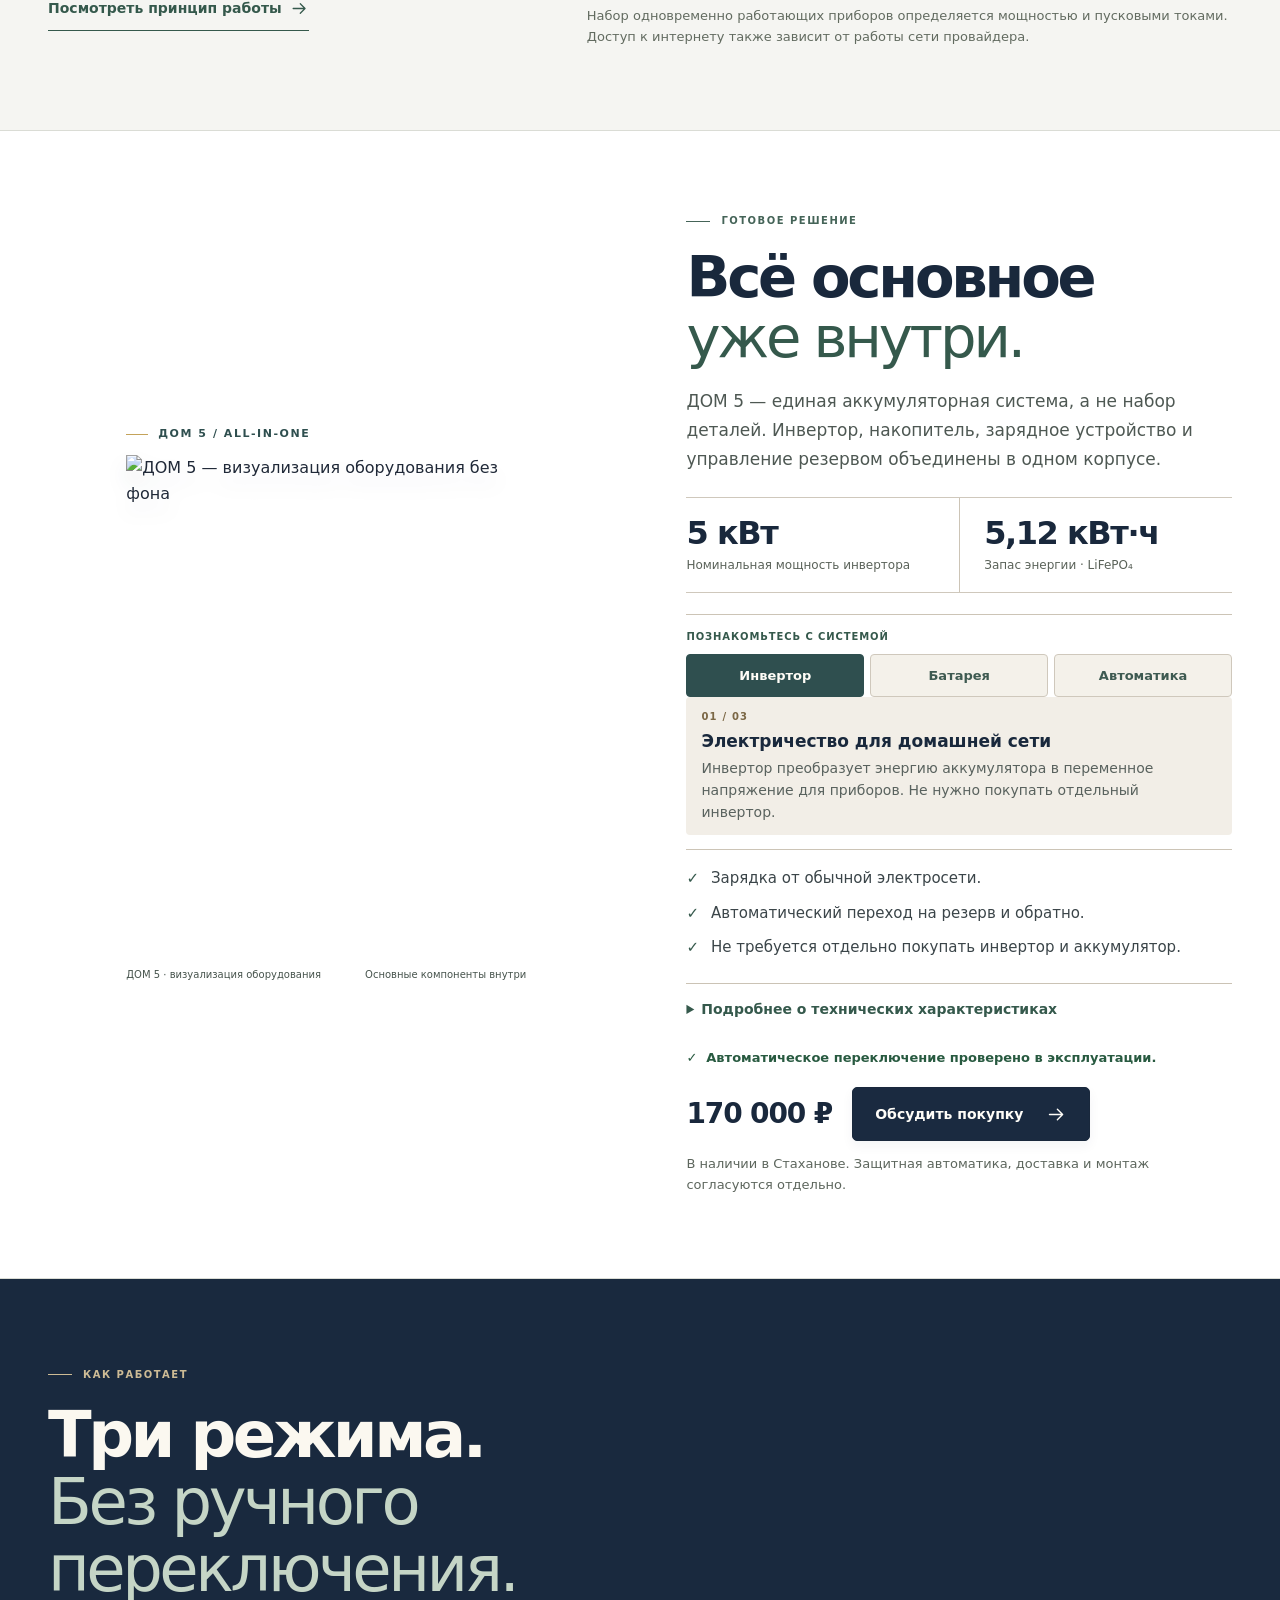
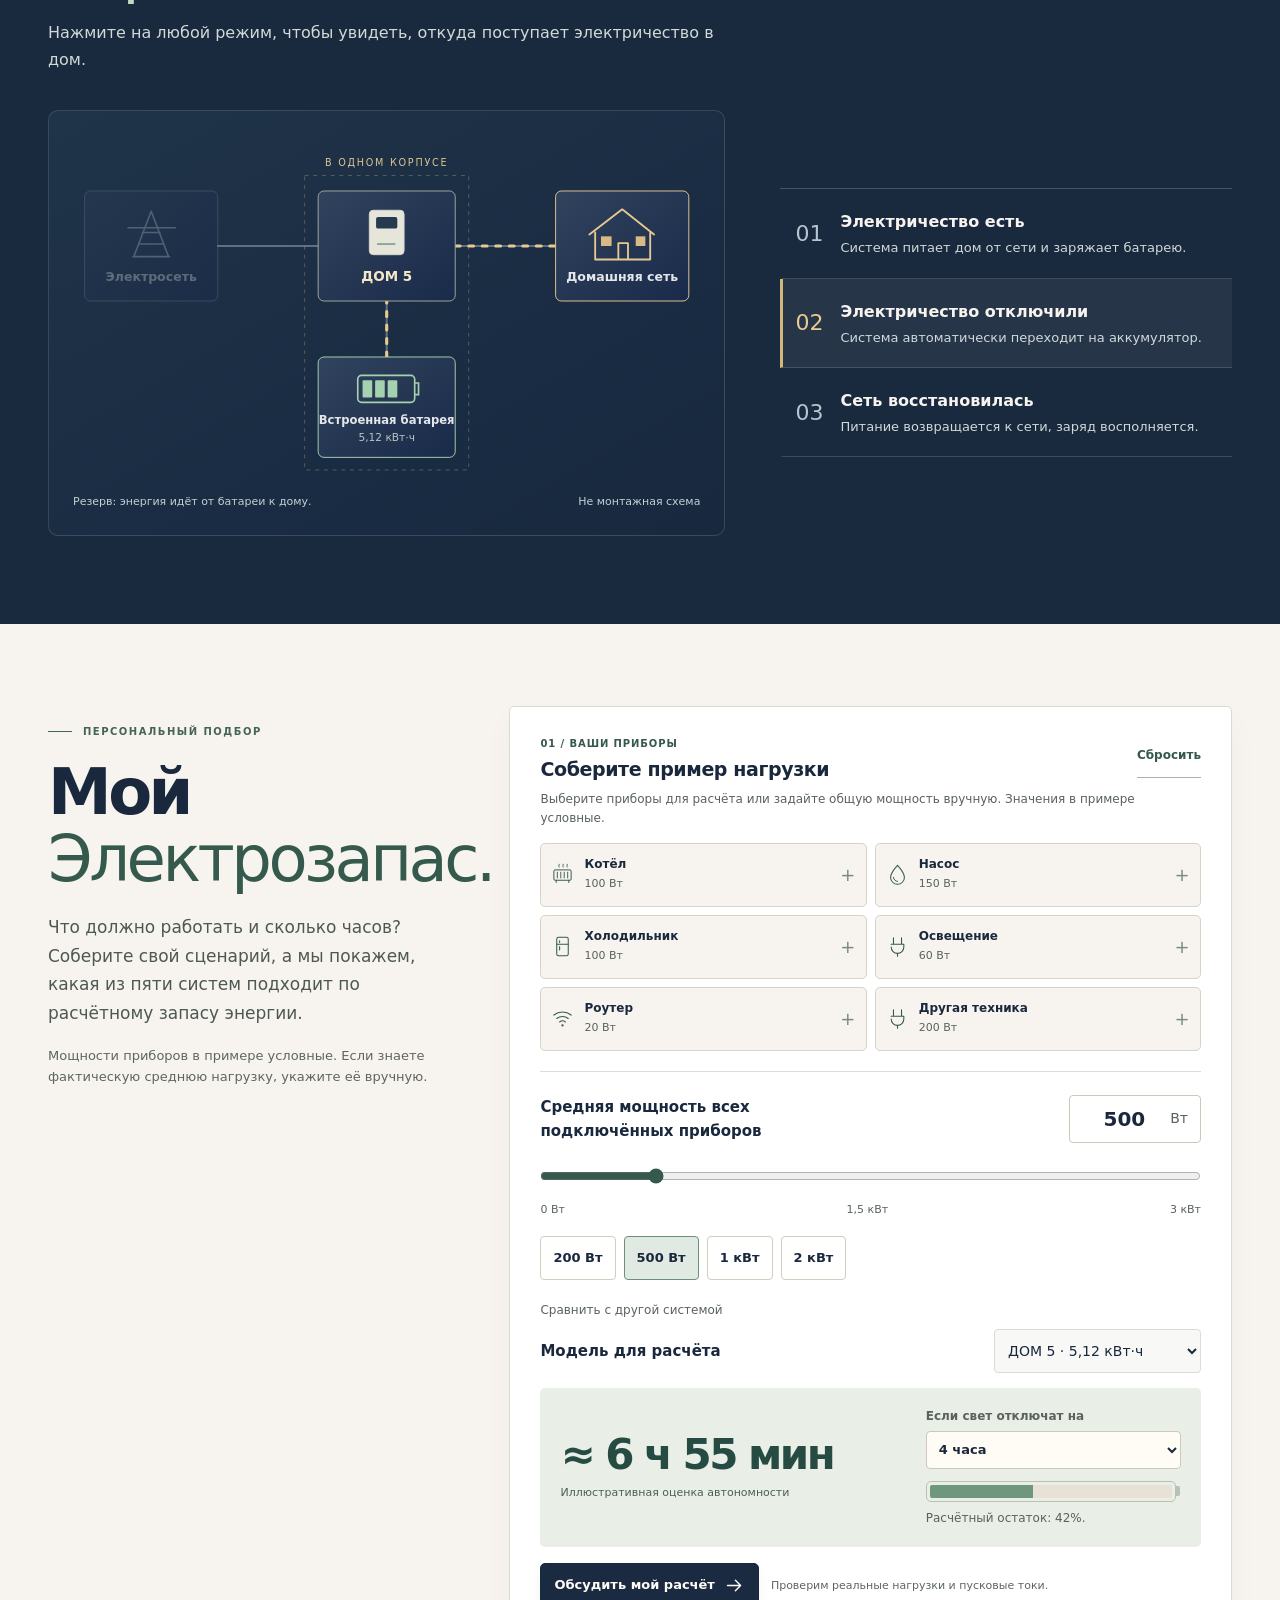
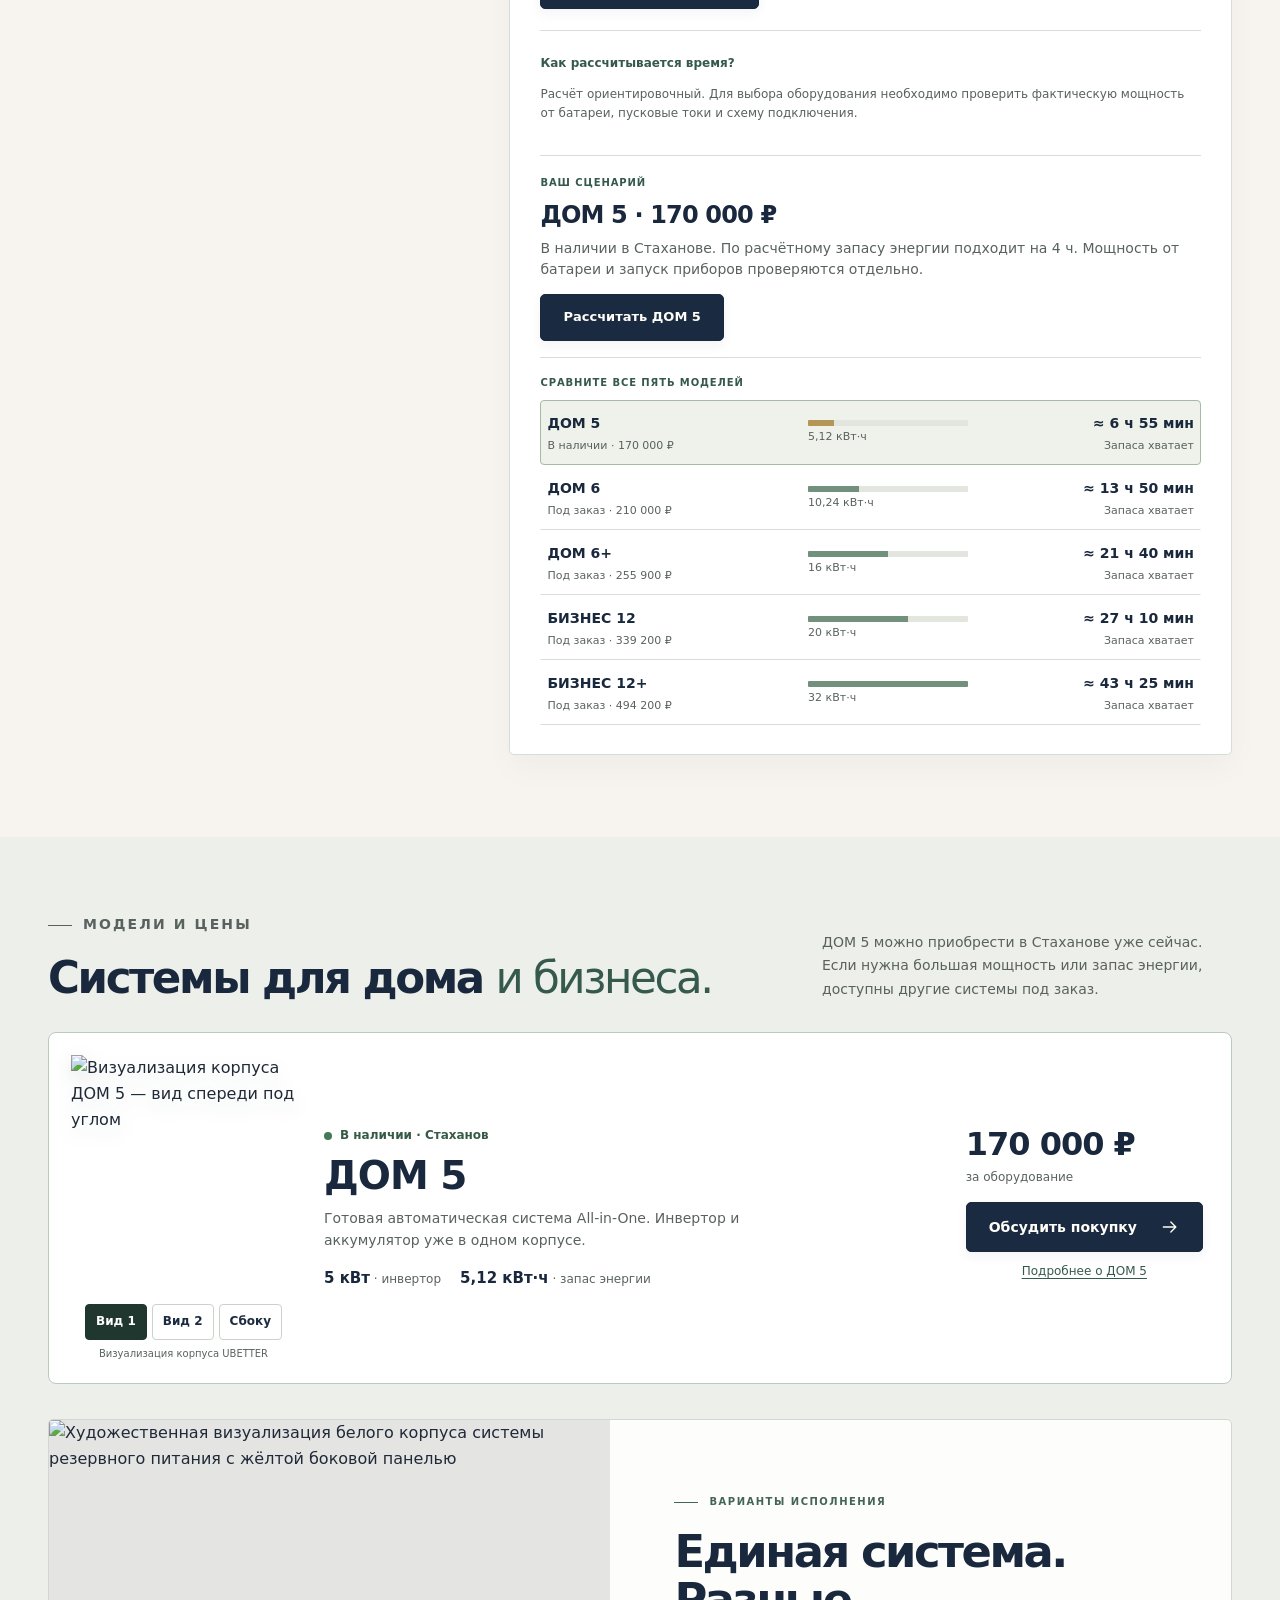
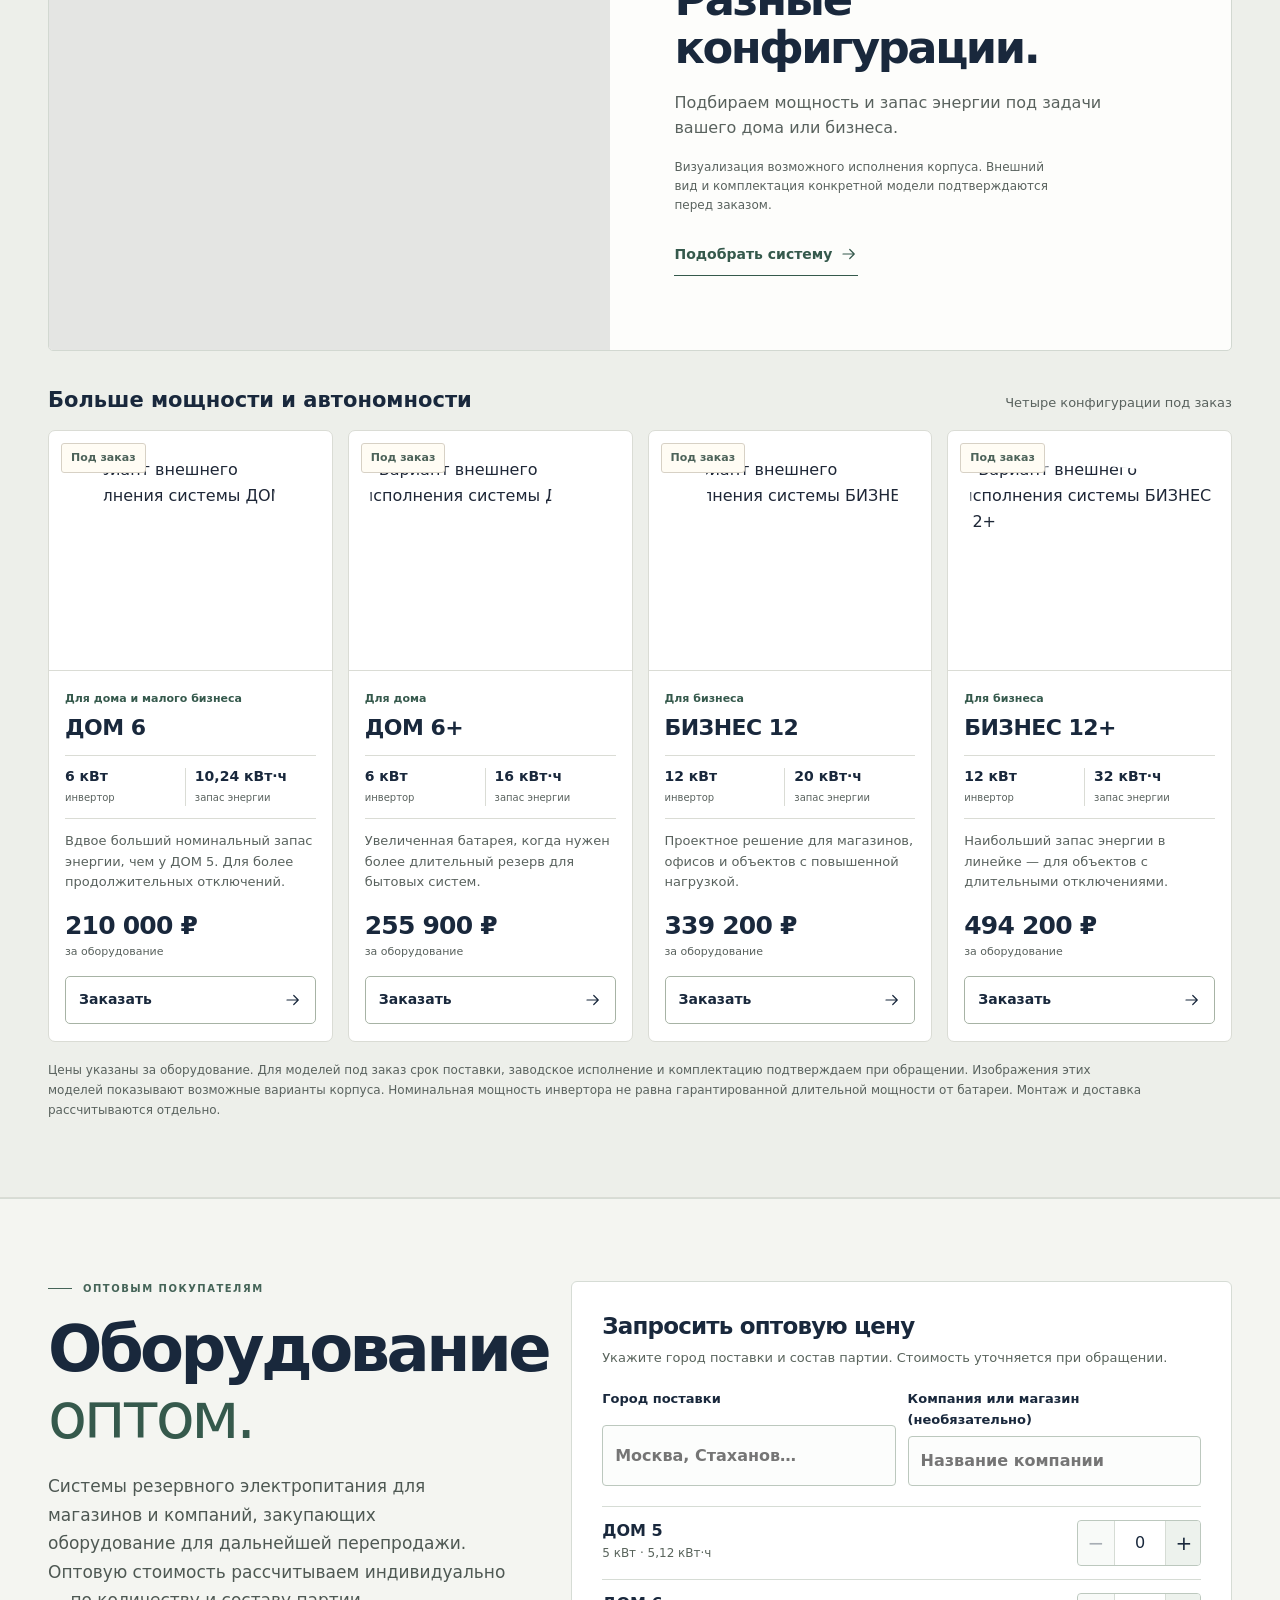
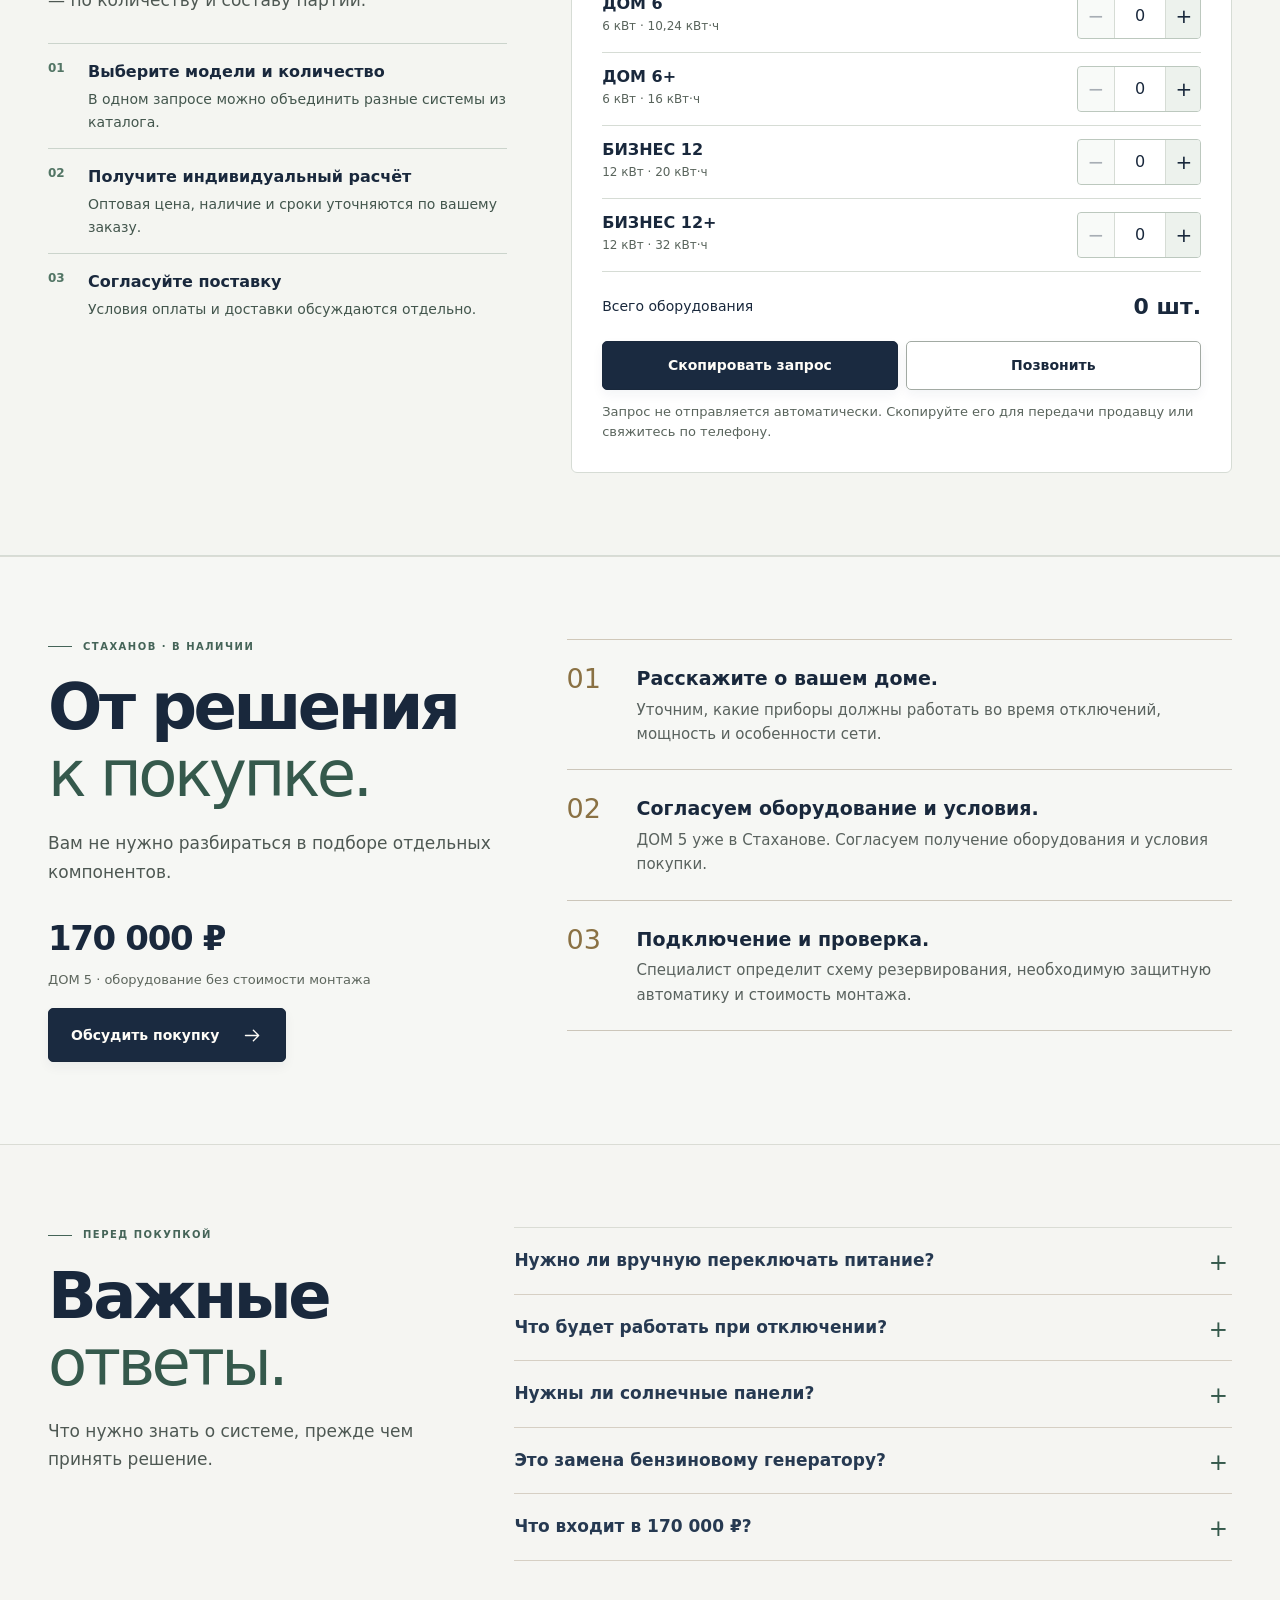
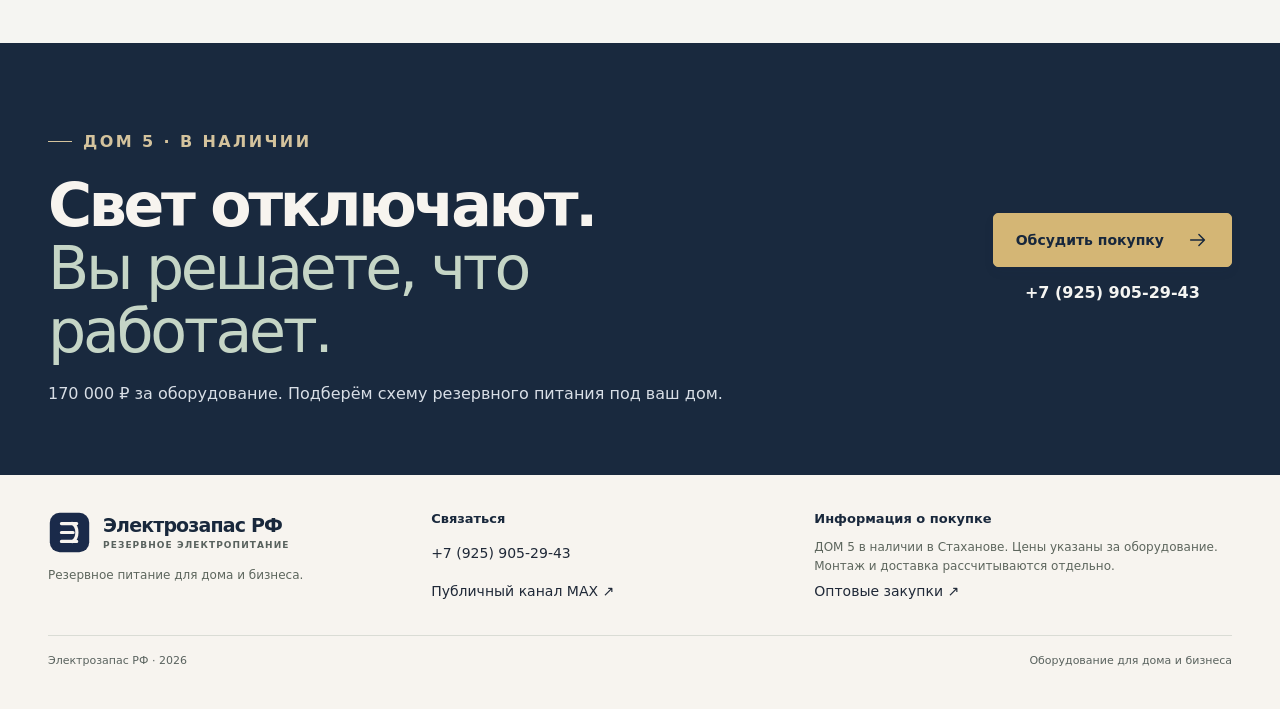
==== commit 1f12e69b: "Publish unified showroom on main and v4, share versioned media, keep existing MAX lead transport, re" ====
--- a/index.html
+++ b/index.html
@@ -1,260 +1,406 @@
-<!DOCTYPE html>
-<html lang="ru">
-<head>
-  <meta charset="UTF-8" />
-  <meta name="viewport" content="width=device-width, initial-scale=1, viewport-fit=cover" />
-  <meta name="theme-color" content="#F7F4EF" />
-  <meta name="color-scheme" content="light" />
-  <meta name="format-detection" content="telephone=no" />
-  <meta name="description" content="ДОМ 5 — автоматическая система резервного электропитания All-in-One. Инвертор 5 кВт и аккумулятор LiFePO₄ 5,12 кВт·ч в одном корпусе. В наличии в Стаханове — 170 000 ₽ за оборудование." />
-  <title>ДОМ 5 — автоматическое резервное питание дома | Электрозапас РФ</title>
-  <link rel="stylesheet" href="styles.css?v=20261124-sales" />
-  <link rel="preload" href="app.js?v=20261124-sales" as="script" />
-</head>
-<body>
-  <a href="#main-content" class="skip-link">Перейти к содержимому</a>
-  <header class="site-header">
-    <div class="container header-inner">
-      <a class="brand" href="#" id="logoHome" aria-label="Электрозапас РФ — на главную">
-        <svg class="brand-mark" viewBox="0 0 48 48" fill="none" aria-hidden="true">
-          <rect x="2" y="2" width="44" height="44" rx="11" fill="#1A2A4A" />
-          <path d="M15 14H32M15 24H28M15 34H32" stroke="#F7F4EF" stroke-width="3.6" stroke-linecap="round" />
-          <path d="M27 14C34 17 34 31 27 34" stroke="#F7F4EF" stroke-width="3.6" stroke-linecap="round" />
-        </svg>
-        <span class="brand-wordmark"><strong>Электрозапас <i>РФ</i></strong><small>Резервное питание</small></span>
-      </a>
-      <nav class="desktop-nav" aria-label="Основная навигация">
-        <a href="#benefits">Преимущества</a>
-        <a href="#how">Как работает</a>
-        <a href="#systems">Цена и наличие</a>
-      </nav>
-      <button type="button" class="header-contact" data-open-lead>
-        <svg viewBox="0 0 24 24" fill="none" stroke="currentColor" stroke-width="1.7" aria-hidden="true"><path d="M20 11.4V6.5A2.5 2.5 0 0 0 17.5 4h-11A2.5 2.5 0 0 0 4 6.5v10A2.5 2.5 0 0 0 6.5 19H14"/><path d="M4.7 6l6.1 4.8a2 2 0 0 0 2.4 0L19.4 6"/><path d="M17 16.5h6M20 13.5v6" /></svg>
-        Связаться
-      </button>
-    </div>
-  </header>
-
-  <div id="landing-view">
-    <main id="main-content">
-      <section class="hero container" aria-labelledby="heroTitle">
-        <div class="hero-copy">
-          <p class="hero-eyebrow"><span class="eyebrow-dot"></span> ДОМ 5 · В НАЛИЧИИ В СТАХАНОВЕ</p>
-          <h1 id="heroTitle">Отключили свет? <span>Дом продолжает работать.</span></h1>
-          <p class="hero-automatic">Резерв включается сам. Ничего не нужно запускать вручную.</p>
-          <p class="hero-description">ДОМ 5 — готовая система All-in-One: инвертор 5 кВт и аккумулятор LiFePO₄ 5,12 кВт·ч уже в одном корпусе. Пока сеть работает, система заряжает аккумулятор. Когда электричество пропадает, она автоматически переходит на резервное питание подключённой домашней сети. После восстановления электричества возвращается к питанию от сети.</p>
-          <div class="hero-offer">
-            <div class="hero-offer-price"><strong>170 000 ₽</strong><span>стоимость оборудования</span></div>
-            <div class="hero-offer-stock"><span class="stock-dot" aria-hidden="true"></span><div><strong>В наличии в Стаханове</strong><small>Монтаж и подключение рассчитываются отдельно</small></div></div>
-          </div>
-          <div class="hero-actions">
-            <button type="button" class="button-primary hero-cta" data-open-lead data-lead-model="ДОМ 5">Оставить заявку <span aria-hidden="true">↗</span></button>
-            <a class="hero-phone" href="tel:+79259052943">Позвонить <strong>+7 (925) 905-29-43</strong></a>
-          </div>
-          <p class="hero-underbutton">Без бензина и ручного переключения. Солнечные панели для резервной работы не обязательны.</p>
-        </div>
-        <div class="hero-visual" id="heroVisual" role="img" aria-label="Ночной дом. В районе отключают электричество, затем окна дома мягко загораются благодаря резервному питанию.">
-          <svg class="house-scene" viewBox="0 0 760 550" aria-hidden="true" xmlns="http://www.w3.org/2000/svg">
-            <defs>
-              <linearGradient id="eveningSky" x1="0" y1="0" x2="0" y2="1"><stop stop-color="#1A2A4A"/><stop offset="1" stop-color="#19253E"/></linearGradient>
-              <linearGradient id="mainWall" x1="0" y1="0" x2="1" y2="1"><stop stop-color="#3B4A63"/><stop offset="1" stop-color="#25324B"/></linearGradient>
-              <linearGradient id="roof" x1="0" y1="0" x2="0.9" y2="1"><stop stop-color="#27364D"/><stop offset="1" stop-color="#101B32"/></linearGradient>
-              <linearGradient id="glazing" x1="0" y1="0" x2="0" y2="1"><stop stop-color="#FFF4D9"/><stop offset="1" stop-color="#E8CCA2"/></linearGradient>
-              <radialGradient id="warmAura"><stop stop-color="#FFE9BE" stop-opacity=".31"/><stop offset=".63" stop-color="#FFE4B2" stop-opacity=".13"/><stop offset="1" stop-color="#FFE4B2" stop-opacity="0"/></radialGradient>
-              <linearGradient id="ground" x1="0" y1="0" x2="0" y2="1"><stop stop-color="#2A3A47"/><stop offset="1" stop-color="#152333"/></linearGradient>
-            </defs>
-            <path d="M0 392C147 374 231 386 343 378C453 369 643 362 760 390V550H0Z" fill="url(#ground)" />
-            <path d="M0 423C155 406 270 417 389 405C519 392 650 398 760 412" stroke="#516071" stroke-opacity=".28" stroke-width="2" fill="none"/>
-            <g class="far-street">
-              <path d="M6 357L71 315L135 356V411H6Z" fill="#27354D"/><path d="M-1 358L71 308L141 358" fill="none" stroke="#53617A" stroke-opacity=".6" stroke-width="6" stroke-linejoin="round"/>
-              <rect x="36" y="365" width="25" height="27" rx="2" fill="#29374C"/><rect x="82" y="365" width="25" height="27" rx="2" fill="#29374C"/>
-              <path d="M635 333L697 291L760 329V410H635Z" fill="#27354D"/><path d="M626 338L697 287L765 334" fill="none" stroke="#53617A" stroke-opacity=".55" stroke-width="6"/>
-              <rect class="neighborhood-light" x="670" y="350" width="26" height="30" fill="#DDD4B8" opacity=".55"/>
-            </g>
-            <g class="tree-lines" fill="#1D3241"><path d="M54 409V319l-31 42 12 3-20 31 39-12 36 12-20-31 12-3-28-42Z"/><path d="M612 421V278l-42 61 16 5-28 46 54-17 50 18-26-47 16-5-40-61Z"/><path d="M729 420V302l-34 52 13 4-22 36 43-14 40 15-22-37 13-4-31-52Z"/></g>
-            <g class="front-garden"><path d="M114 443C172 415 249 415 324 434C400 449 477 427 555 428C612 430 665 443 700 449" fill="none" stroke="#56625B" stroke-width="3" stroke-opacity=".38"/><ellipse cx="430" cy="471" rx="172" ry="16" fill="#0E1A2B" opacity=".38"/></g>
-            <g class="main-house">
-              <ellipse class="house-aura" cx="383" cy="290" rx="310" ry="248" fill="url(#warmAura)"/>
-              <rect x="161" y="277" width="399" height="163" fill="url(#mainWall)"/>
-              <path d="M161 277L360 130L560 277H161Z" fill="#34435E"/>
-              <path d="M131 284L356 109L589 284L567 303L358 150L154 306Z" fill="url(#roof)" stroke="#657184" stroke-opacity=".45" stroke-width="3" stroke-linejoin="round"/>
-              <path d="M145 285L358 125L576 286" fill="none" stroke="#728094" stroke-opacity=".45" stroke-width="2"/>
-              <path d="M185 291H544" stroke="#728094" stroke-opacity=".25" stroke-width="2"/>
-              <path d="M174 324H548M174 359H548M174 394H548" stroke="#8B98A3" stroke-opacity=".14" stroke-width="1.8" />
-              <path d="M352 151L352 271" stroke="#8B98A3" stroke-opacity=".24" stroke-width="1.6"/>
-              <rect x="320" y="201" width="79" height="59" rx="4" fill="#14233D" stroke="#87909C" stroke-width="6"/>
-              <rect class="window-light" x="325" y="206" width="69" height="49" rx="1" fill="url(#glazing)" />
-              <path d="M359 201V260M320 230H399" stroke="#667080" stroke-width="4"/>
-              <rect x="204" y="309" width="116" height="100" rx="3" fill="#101F37" stroke="#9399A0" stroke-width="7"/>
-              <rect class="window-light" x="209" y="314" width="106" height="90" fill="url(#glazing)"/>
-              <path d="M262 311V409M205 358H320" stroke="#616D79" stroke-width="6" />
-              <rect x="393" y="309" width="116" height="100" rx="3" fill="#101F37" stroke="#9399A0" stroke-width="7"/>
-              <rect class="window-light" x="398" y="314" width="106" height="90" fill="url(#glazing)"/>
-              <path d="M450 311V409M393 358H509" stroke="#616D79" stroke-width="6"/>
-              <path class="indoor-silhouette" d="M223 402V377H246V402M280 401V370H297V401M409 400V377H434V400M471 401V371H489V401" stroke="#42505E" stroke-width="5" stroke-opacity=".7"/>
-              <path d="M161 439H561" stroke="#8A91A0" stroke-opacity=".8" stroke-width="8"/>
-              <path d="M160 448H560" stroke="#212D3D" stroke-width="9"/>
-              <path d="M327 447L271 518H438L395 447Z" fill="#6E7280" opacity=".24"/>
-              <path d="M318 448L274 519M406 448L436 519" stroke="#717B83" stroke-opacity=".45" stroke-width="3"/>
-              <g fill="#2F4F4F"><ellipse cx="160" cy="438" rx="43" ry="32"/><ellipse cx="188" cy="442" rx="33" ry="24"/><ellipse cx="549" cy="437" rx="43" ry="31"/><ellipse cx="580" cy="441" rx="30" ry="25"/></g>
-              <path d="M148 429C159 422 168 422 178 428M544 429C555 422 568 423 578 432" stroke="#78918A" stroke-opacity=".33" stroke-width="2" fill="none"/>
-              <path class="window-reflection" d="M209 415L183 458L328 458L315 415M398 415L389 449L519 449L504 415" fill="#F6E4C2" opacity="0"/>
-            </g>
-            <g class="street-pole" opacity=".65"><path d="M60 276V415" stroke="#77869A" stroke-width="5"/><path d="M40 276H81" stroke="#77869A" stroke-width="4"/><path d="M59 276L69 291L80 276" stroke="#77869A" stroke-width="3" fill="none"/><path d="M81 277C108 278 117 281 133 285" fill="none" stroke="#8C99AB" stroke-opacity=".35" stroke-width="2"/></g>
-            <circle class="pole-light" cx="60" cy="285" r="5" fill="#F4E0B9" />
-            <g class="scene-detail"><path d="M0 495C172 485 347 479 492 485C647 490 715 481 760 480" stroke="#667A6A" stroke-opacity=".36" stroke-width="2" fill="none"/><path d="M0 513H760" stroke="#B3B09B" stroke-opacity=".15" stroke-width="3"/></g>
-          </svg>
-          <div class="scene-status">
-            <span class="scene-status-indicator"></span>
-            <span class="scene-status-text" id="sceneStatus">Сеть отключена. Резерв включён.</span>
-          </div>
-          <button type="button" class="replay-button" id="replayHero" aria-label="Повторить анимацию" title="Повторить анимацию">
-            <svg width="16" height="16" viewBox="0 0 24 24" stroke="currentColor" fill="none" stroke-width="1.8" aria-hidden="true"><path d="M20 11a8 8 0 1 1-3-6"/><path d="M20 4v6h-6"/></svg>
-          </button>
-          <p class="scene-disclaimer">Сцена иллюстрирует принцип резервного питания</p>
-        </div>
-      </section>
-
-      <section class="trust-strip container" id="about" aria-label="Преимущества ДОМ 5">
-        <div class="trust-item"><span class="trust-index">01</span><div><strong>Автоматическая работа</strong><p>Сама переходит на аккумулятор при отключении и возвращается к сети после восстановления</p></div></div>
-        <div class="trust-item"><span class="trust-index">02</span><div><strong>Всё в одном корпусе</strong><p>Инвертор и аккумулятор уже объединены в готовую систему</p></div></div>
-        <div class="trust-item"><span class="trust-index">03</span><div><strong>Уже в наличии</strong><p>ДОМ 5 находится в Стаханове — не нужно ждать поставки под заказ</p></div></div>
-      </section>
-
-      <section class="pain-section section container" id="benefits" aria-labelledby="painTitle">
-        <div class="section-heading">
-          <div>
-            <p class="section-kicker">ЧТО ВАЖНО СОХРАНИТЬ</p>
-            <h2 id="painTitle">Отключение света не должно <i>останавливать дом.</i></h2>
-            <p class="section-caption">Когда пропадает электричество, дело не только в освещении. Важно, чтобы продолжали работать привычные домашние системы и приборы.</p>
-          </div>
-        </div>
-        <div class="pain-grid">
-          <article class="pain-card"><span>01 / ТЕПЛО</span><h3>Отопление</h3><p>Котёл, автоматика и циркуляционный насос — если они подключены к резервируемой сети.</p></article>
-          <article class="pain-card"><span>02 / ВОДА</span><h3>Водоснабжение</h3><p>Насосы и оборудование подачи воды с учётом их мощности и пускового тока.</p></article>
-          <article class="pain-card"><span>03 / ПРОДУКТЫ</span><h3>Холодильник</h3><p>Холодильник и морозильная камера получают питание от резерва, если подключены к резервируемой сети.</p></article>
-          <article class="pain-card"><span>04 / СВЯЗЬ</span><h3>Свет и интернет</h3><p>Освещение, роутер, зарядные устройства и возможность оставаться на связи.</p></article>
-          <article class="pain-card"><span>05 / БЫТ</span><h3>Привычные приборы</h3><p>Другая бытовая техника, подключённая к резервируемой сети, в пределах возможностей системы.</p></article>
-        </div>
-        <p class="pain-note"><strong>Главное отличие:</strong> система питает подключённую к ней домашнюю сеть. Не нужно вручную запускать генератор или переставлять вилки по очереди. Допустимая одновременная нагрузка определяется мощностью приборов и их пусковыми токами.</p>
-      </section>
-
-
-      <section class="aio-section section container" id="aio" aria-labelledby="aioTitle">
-        <div class="aio-heading">
-          <p class="section-kicker">ДОМ 5 · ЧТО ЭТО ЗА УСТРОЙСТВО</p>
-          <h2 id="aioTitle">Не просто аккумулятор. <i>Вся основная система — внутри.</i></h2>
-          <p class="aio-lead">ДОМ 5 объединяет инвертор и аккумулятор в одном корпусе. Пока электричество есть, система заряжает батарею. При отключении сама переводит подключённую домашнюю сеть на резервное питание, а после восстановления электроснабжения автоматически возвращается к работе от сети.</p>
-        </div>
-        <div class="aio-composition">
-          <div class="aio-device">
-            <img src="assets/home5.webp" alt="Внешний вид корпуса системы резервного питания ДОМ 5 UBETTER" loading="lazy" decoding="async" />
-            <div class="aio-device-caption"><strong>ДОМ 5</strong><span>5 кВт мощности · 5,12 кВт·ч энергии</span></div>
-          </div>
-          <div class="aio-features">
-            <article class="aio-feature"><span class="aio-number">01 / МОЩНОСТЬ</span><h3>Инвертор 5 кВт</h3><p>Преобразует энергию аккумулятора в переменное напряжение для питания подключённой домашней сети.</p></article>
-            <article class="aio-feature"><span class="aio-number">02 / ЗАПАС ЭНЕРГИИ</span><h3>Аккумулятор LiFePO₄</h3><p>Встроенная батарея 5,12 кВт·ч. Не нужно отдельно покупать и размещать аккумуляторный шкаф.</p></article>
-            <article class="aio-feature"><span class="aio-number">03 / ПОДЗАРЯДКА</span><h3>Зарядка от сети</h3><p>В обычном режиме система заряжает аккумулятор от электросети. Солнечные панели для базовой резервной работы не обязательны.</p></article>
-            <article class="aio-feature"><span class="aio-number">04 / АВТОМАТИКА</span><h3>Переключение без вашего участия</h3><p>При отключении электричества система переходит на аккумулятор, а после восстановления сети возвращается к сетевому питанию.</p></article>
-          </div>
-        </div>
-        <div class="aio-how">
-          <div class="aio-how-intro"><p class="section-kicker">АВТОМАТИЧЕСКИЙ ЦИКЛ РАБОТЫ</p><h3>Один раз подключили — <em>система сама меняет источник питания.</em></h3></div>
-          <div class="aio-how-grid">
-            <div><span>01</span><strong>Электричество есть</strong><p>Дом получает питание от сети, а встроенный аккумулятор заряжается.</p></div>
-            <div><span>02</span><strong>Электричество отключили</strong><p>ДОМ 5 автоматически переходит на аккумулятор. Приборы в резервируемой сети продолжают работать.</p></div>
-            <div><span>03</span><strong>Электричество вернулось</strong><p>Система автоматически возвращается на питание от сети и восполняет заряд батареи.</p></div>
-          </div>
-        </div>
-        <p class="aio-footnote"><strong>Подключение:</strong> All-in-One объединяет основные компоненты внутри корпуса, но не отменяет монтаж. Специалист подключает систему к домашней сети, подбирает защитную автоматику и определяет резервируемые линии. Одновременная нагрузка должна соответствовать возможностям оборудования; монтаж и подключение рассчитываются отдельно.</p>
-      </section>
-
-      <section class="models-section section container" id="systems" aria-labelledby="modelsTitle">
-        <div class="section-heading"><div><p class="section-kicker">ОБОРУДОВАНИЕ И НАЛИЧИЕ</p><h2 id="modelsTitle">ДОМ 5 уже в наличии. <i>Резерв для дома без ожидания поставки.</i></h2><p class="section-caption">ДОМ 5 — 170 000 ₽ за оборудование, в наличии в Стаханове. Монтаж и подключение рассчитываются отдельно. Другие конфигурации подбираем под задачи объекта.</p></div></div>
-        <div class="models-grid" id="modelsGrid"></div>
-        <div class="models-section-bottom"><button id="moreModels" class="quiet-link" type="button" aria-expanded="false">Посмотреть остальные конфигурации <span aria-hidden="true">↓</span></button><button type="button" class="button-primary compact-cta" data-open-lead data-lead-model="ДОМ 5">Обсудить покупку ДОМ 5 <span aria-hidden="true">↗</span></button></div>
-      </section>
-
-      <section class="steps-section" id="how" aria-labelledby="stepsTitle"><div class="container">
-        <div class="steps-head"><p class="section-kicker">ПОКУПКА БЕЗ ЛИШНЕЙ СЛОЖНОСТИ</p><h2 id="stepsTitle">От первого звонка <i>до резерва в вашем доме.</i></h2></div>
-        <div class="steps-grid">
-          <div class="step"><span class="step-number">01</span><h3>Расскажите о доме</h3><p>Что должно продолжать работать при отключении: отопление, вода, холодильник, свет, интернет и другие приборы.</p></div>
-          <div class="step"><span class="step-number">02</span><h3>Согласуем покупку</h3><p>Подтвердим наличие ДОМ 5, стоимость оборудования и подходящую схему подключения.</p></div>
-          <div class="step"><span class="step-number">03</span><h3>Рассчитаем монтаж</h3><p>Специалист определит необходимые линии, защиту и стоимость работ для вашего объекта.</p></div>
-        </div>
-      </div></section>
-
-      <section class="faq-section section container" id="faq" aria-labelledby="faqTitle">
-        <div class="section-heading"><div><p class="section-kicker">ПЕРЕД ПОКУПКОЙ</p><h2 id="faqTitle">Коротко <i>на важные вопросы.</i></h2><p class="section-caption">Без сложных терминов — только то, что нужно знать перед решением.</p></div></div>
-        <div class="faq-list">
-          <details><summary>Нужно ли вручную запускать систему при отключении?</summary><p>Нет. ДОМ 5 автоматически переходит на питание от встроенного аккумулятора. После восстановления электричества система возвращается к питанию от сети.</p></details>
-          <details><summary>Нужны ли солнечные панели?</summary><p>Нет. Для резервной работы аккумулятор заряжается от обычной электросети. Солнечные панели могут рассматриваться как дополнительный источник энергии при совместимой конфигурации.</p></details>
-          <details><summary>Какие приборы можно подключить?</summary><p>Приборы, подключённые к резервируемой домашней сети: освещение, холодильник, интернет, котёл, насосы и бытовая техника. Возможность их одновременной работы определяется суммарной мощностью и пусковыми токами.</p></details>
-          <details><summary>Это генератор?</summary><p>Нет. Это аккумуляторная система резервного электропитания. Не нужно запускать двигатель, заправлять устройство бензином или подключать его как переносной генератор.</p></details>
-          <details><summary>Что входит в стоимость 170 000 ₽?</summary><p>Это стоимость оборудования ДОМ 5. Подключение к домашней сети, защитная автоматика и монтаж рассчитываются отдельно под ваш объект.</p></details>
-          <details><summary>Где можно приобрести ДОМ 5?</summary><p>Оборудование в наличии в Стаханове. Позвоните или оставьте заявку — обсудим покупку и условия подключения.</p></details>
-        </div>
-      </section>
-
-      <section class="final-cta container" aria-label="Обсудить покупку ДОМ 5">
-        <div><p class="section-kicker">ДОМ 5 · В НАЛИЧИИ В СТАХАНОВЕ</p><h2>Подготовьте дом к отключениям.<br /><i>Не откладывайте резерв на потом.</i></h2><p>Оборудование — 170 000 ₽. Позвоните или оставьте заявку, чтобы обсудить покупку и подключение.</p></div>
-        <div class="final-cta-actions"><button type="button" class="button-primary" data-open-lead data-lead-model="ДОМ 5">Обсудить покупку <span aria-hidden="true">↗</span></button><a href="tel:+79259052943">+7 (925) 905-29-43</a></div>
-      </section>
-    </main>
-    <footer class="site-footer"><div class="container footer-inner"><div class="footer-brand"><strong>Электрозапас РФ</strong><span>Резервное питание для дома и бизнеса</span></div><div><a href="tel:+79259052943">+7 (925) 905-29-43</a></div><div><a href="https://max.ru/channel_elektrozapas" target="_blank" rel="noopener">Канал MAX</a></div><div>Монтаж и подключение рассчитываются отдельно.</div><div class="footer-fine">ДОМ 5 — 170 000 ₽ за оборудование, в наличии в Стаханове. Доставка, монтаж, защитная автоматика и схема подключения согласуются отдельно. Наличие и условия по другим конфигурациям уточняются при обращении.</div></div></footer>
-  </div>
-
-  <div id="product-view" hidden>
-    <main class="container product-page" id="productMain">
-      <button type="button" class="back-link" id="backToCatalog" aria-label="Вернуться к каталогу">← Вернуться к системам</button>
-      <div class="product-layout">
-        <div class="product-photo-panel"><div class="product-photo-glow"></div><img id="detailImg" decoding="async" src="assets/home5.webp" alt="Корпус резервного питания"/><div class="photo-caption" id="detailPhotoCaption">Фото корпуса UBetter из предоставленного видео</div></div>
-        <div class="product-information">
-          <p class="section-kicker" id="detailType">СИСТЕМА РЕЗЕРВНОГО ПИТАНИЯ</p>
-          <h1 id="detailName">ДОМ 5</h1>
-          <p class="product-one-liner" id="detailSubtitle">Ваш домашний резерв на случай отключений</p>
-          <div class="product-specs" id="detailSpecs">5 кВт <span></span> 5,12 кВт·ч</div>
-          <div class="product-purchase"><p class="product-price" id="detailPrice">170 000 ₽</p><p>Стоимость оборудования. Монтаж и подключение рассчитываются отдельно.</p></div>
-          <h2 class="benefits-heading">Что это меняет для вас</h2>
-          <ul class="benefits" id="detailBenefits"></ul>
-          <div class="detail-aio" id="detailAio" hidden>
-            <strong>Уже объединено в одном устройстве</strong>
-            <p>Инвертор 5 кВт и аккумулятор LiFePO₄ 5,12 кВт·ч уже объединены в одном корпусе. Система заряжает батарею от сети, автоматически переходит на аккумулятор при отключении и возвращается к сетевому питанию после восстановления электричества.</p>
-            <small>Солнечные панели для резервной работы не обязательны. Подключение к домашней сети, защитная автоматика и монтаж рассчитываются отдельно.</small>
-          </div>
-          <button type="button" class="button-primary product-order" id="detailOrder">Обсудить покупку <span aria-hidden="true">↗</span></button>
-          <p class="product-phone">Можно позвонить напрямую: <a href="tel:+79259052943">+7 (925) 905-29-43</a></p>
-          <p class="product-caution">Питание получают приборы, подключённые к резервируемой сети. Сколько приборов смогут работать одновременно и как долго, зависит от суммарной нагрузки и пусковых токов.</p>
-        </div>
-      </div>
-      <div class="detail-secondary"><div><span>Сначала подбираем</span><strong>Проверим суммарную нагрузку</strong></div><div><span>До оплаты</span><strong>Согласуем модель и цену</strong></div><div><span>Отдельно</span><strong>Рассчитаем монтаж по адресу</strong></div></div>
-    </main>
-    <footer class="site-footer"><div class="container footer-inner"><div class="footer-brand"><strong>Электрозапас РФ</strong><span>Резервное питание для дома и бизнеса</span></div><div><a href="tel:+79259052943">+7 (925) 905-29-43</a></div><div><a href="https://max.ru/channel_elektrozapas" target="_blank" rel="noopener">Канал MAX</a></div><div>Монтаж по согласованию.</div></div></footer>
-  </div>
-
-  <div class="mobile-product-bar" id="mobileProductBar" hidden>
-    <div><span>Стоимость оборудования</span><strong id="mobileProductPrice">170 000 ₽</strong></div>
-    <button type="button" class="button-primary" id="mobileProductOrder">Заказать <span aria-hidden="true">↗</span></button>
-  </div>
-
-  <dialog id="leadDialog" class="lead-dialog" aria-labelledby="leadTitle">
-    <form id="leadForm" method="dialog" novalidate>
-      <div class="dialog-top"><div><p class="section-kicker">ПОДБЕРЁМ ПО ЗАДАЧЕ</p><h2 id="leadTitle">Что должно работать,<br /><i>когда нет света?</i></h2></div><button type="button" class="dialog-close" id="closeDialog" aria-label="Закрыть">×</button></div>
-      <p class="dialog-intro">Не нужно разбираться в киловаттах. Отметьте, что должно продолжать работать, — обсудим покупку и подключение под ваш дом.</p>
-      <fieldset><legend>Для какого объекта?</legend><div class="choice-row" id="objectChoice"><label><input type="radio" name="object" value="Дом" checked/><span>Дом</span></label><label><input type="radio" name="object" value="Магазин"/><span>Магазин</span></label><label><input type="radio" name="object" value="Кафе"/><span>Кафе</span></label><label><input type="radio" name="object" value="Офис"/><span>Офис</span></label></div></fieldset>
-      <fieldset><legend>Что нельзя оставлять без питания?</legend><div class="appliances" id="applianceChoice"><label><input type="checkbox" name="appliance" value="Свет" checked/><span>Свет</span></label><label><input type="checkbox" name="appliance" value="Холодильник" checked/><span>Холодильник</span></label><label><input type="checkbox" name="appliance" value="Интернет" checked/><span>Интернет</span></label><label><input type="checkbox" name="appliance" value="Котёл"/><span>Котёл</span></label><label><input type="checkbox" name="appliance" value="Насос"/><span>Насос</span></label><label><input type="checkbox" name="appliance" value="Бытовая техника"/><span>Бытовая техника</span></label></div></fieldset>
-      <div class="form-fields"><label>Ваш телефон <input id="leadPhone" name="phone" type="tel" autocomplete="tel" inputmode="tel" placeholder="+7 9xx xxx-xx-xx" required /></label><label>Город или посёлок <input id="leadCity" name="city" autocomplete="address-level2" placeholder="Например, Стаханов" /></label></div>
-      <input type="hidden" id="leadModel" name="model" value="Подбор системы" />
-      <label class="privacy-check"><input id="leadConsent" type="checkbox" required /><span>Согласен(на) на использование указанных данных для подготовки обращения</span></label>
-      <button type="submit" class="button-primary dialog-submit">Подготовить заявку <span aria-hidden="true">↗</span></button>
-      <p id="leadFeedback" class="lead-feedback" aria-live="polite"></p>
-      <p class="lead-honesty">Демонстрация дизайна. Здесь текст заявки копируется, но не отправляется: перед публикацией необходимо подключить подтверждённый контакт или сервер.</p>
-    </form>
-  </dialog>
-  <script src="app.js?v=20261124-sales" defer></script>
-  
-<script src="orders.js?v=76" defer></script>
-
-  <script>window.addEventListener("load",function(){if("serviceWorker" in navigator&&location.protocol==="https:"){navigator.serviceWorker.register("./sw.js").catch(function(){});}});</script>
-</body>
-</html>
+<!doctype html><html lang="ru"><head><meta charset="utf-8"><meta name="viewport" content="width=device-width, initial-scale=1, viewport-fit=cover"><meta name="theme-color" content="#1A2A4A"><title>Электрозапас РФ — автоматическое резервное питание дома и бизнеса</title><meta name="description" content="ДОМ 5 в наличии в Стаханове — 170 000 ₽. Автоматическое резервное питание, инвертор и аккумулятор в одном корпусе. Системы для дома и бизнеса, подбор по нагрузке."><meta name="site-release" content="20261127-showroom-r1"><link rel="canonical" href="https://technologiesrf.github.io/elektrozapas-rf-max/"><style>
+:root{--navy:#1A2A4A;--deep:#121F37;--cream:#F7F4EF;--paper:#FFFCF6;--gold:#C4A35A;--green:#2F4F4F;--ink:#202939;--muted:#625f58;--line:#d9d2c6;--serif:Georgia,'Times New Roman',serif;--sans:system-ui,-apple-system,BlinkMacSystemFont,'Segoe UI',Arial,sans-serif}*{box-sizing:border-box}html{scroll-behavior:smooth;scroll-padding-top:95px}body{margin:0;background:var(--cream);color:var(--ink);font:16px/1.6 var(--sans);-webkit-font-smoothing:antialiased}button,input,select{font:inherit}button,a{touch-action:manipulation}button{cursor:pointer}a{color:inherit;text-decoration:none}button:focus-visible,a:focus-visible,input:focus-visible,summary:focus-visible{outline:3px solid #A1762F;outline-offset:5px}svg{display:block}img{max-width:100%;display:block}h1,h2,h3,p{margin:0}h1,h2{font-family:var(--serif);font-weight:400;line-height:1.06;letter-spacing:-.045em}h2{font-size:clamp(35px,4.4vw,61px);color:var(--navy)}h3{line-height:1.3}h2 em{font-style:normal;color:var(--green)}.wrap{width:min(1264px,100% - 88px);margin:0 auto}.kicker{font-size:11px;letter-spacing:.16em;text-transform:uppercase;font-weight:780;color:#526961;display:flex;align-items:center;gap:10px;margin:0 0 19px}.kicker:before{content:'';width:24px;height:1px;background:currentColor}.sub{font-size:17px;color:var(--muted);line-height:1.7;max-width:700px}.small{font-size:13px;line-height:1.6;color:var(--muted)}.button{min-height:53px;border:1px solid var(--gold);border-radius:5px;background:var(--gold);color:#13213A;padding:14px 22px;display:inline-flex;align-items:center;justify-content:space-between;gap:18px;font-weight:780;font-size:15px;line-height:1.3;transition:background .18s,transform .18s;text-align:left}.button:hover{background:#D4B774;transform:translateY(-1px)}.button svg{flex:none}.button-dark{background:var(--navy);color:var(--cream);border-color:var(--navy)}.button-dark:hover{background:#2F4F4F}.link{display:inline-flex;align-items:center;gap:8px;font-weight:680;font-size:14px;border-bottom:1px solid currentColor;padding:6px 0;min-height:44px}.header{background:var(--cream);border-bottom:1px solid #D9D2C7;position:relative;z-index:5}.head{display:flex;align-items:center;justify-content:space-between;gap:24px;min-height:82px}.brand{display:flex;align-items:center;gap:12px;flex-shrink:0}.mark{width:43px;height:43px}.brandname{font-size:19px;font-weight:800;letter-spacing:-.7px;line-height:1.08;color:var(--navy)}.brandname small{display:block;font-size:9px;letter-spacing:.12em;margin-top:6px;color:var(--muted);font-weight:700}.nav{display:flex;align-items:center;gap:30px;font-size:13px;font-weight:650;color:#3C4756}.nav a{padding:14px 0;white-space:nowrap}.nav a:hover{color:var(--green);text-decoration:underline;text-underline-offset:6px}.head-contact{text-align:right;white-space:nowrap;line-height:1.3}.head-contact a{font-weight:800;font-size:17px;color:var(--navy)}.head-contact small{display:block;color:var(--muted);font-size:11px;margin-top:5px}.hero{background:var(--navy);color:var(--cream);overflow:hidden;position:relative}.hero:before{position:absolute;inset:0;content:'';background:radial-gradient(ellipse at 88% 10%,#3E5366 0,transparent 52%);opacity:.55;pointer-events:none}.hero-inner{position:relative;display:grid;grid-template-columns:minmax(0,.91fr) minmax(0,1.09fr);gap:54px;align-items:center;padding:62px 0 62px}.hero .kicker{color:#D5C9B2;letter-spacing:.12em;margin-bottom:22px}.hero .kicker:before{width:8px;height:8px;border-radius:50%;background:#9EC5A6}.hero h1{font-size:clamp(43px,5.1vw,76px);line-height:1.01;letter-spacing:-.045em;max-width:630px}.hero h1 em{display:block;color:#E8C990;font-weight:400;font-style:normal}.hero-description{max-width:505px;font-size:18px;color:#E6E8EB;margin-top:24px;line-height:1.62}.hero-description strong{color:#fff;font-weight:700}.offer{display:flex;gap:21px;align-items:center;margin-top:26px;padding:18px 0;border-top:1px solid #F7F4EF3B;border-bottom:1px solid #F7F4EF3B;max-width:510px}.offer-price{flex:none}.offer-price strong{display:block;font-size:37px;line-height:1.02;font-weight:760;letter-spacing:-1.3px;font-variant-numeric:tabular-nums}.offer-price span{font-size:12px;color:#D1D6DD}.offer-info{padding-left:21px;border-left:1px solid #F7F4EF3B;font-size:13px;line-height:1.55;color:#DEE4E9}.offer-info strong{display:block;color:#DCEBD8;font-size:14px;margin-bottom:2px}.hero-actions{display:flex;align-items:center;gap:18px;margin:23px 0 0;flex-wrap:wrap}.hero-actions .button{min-width:238px}.hero-actions .link{color:#E9E7E0}.hero-mini{margin:14px 0 0;color:#D0D7E1;font-size:13px}.visual{position:relative;min-width:0}.scene{position:relative;overflow:hidden;background:#101E33;border:1px solid #A9BEC033;border-radius:8px;box-shadow:0 30px 55px #08122138}.scene .scene-art{width:100%;height:auto;aspect-ratio:700/525}.scene-title{position:absolute;top:20px;left:20px;right:20px;display:flex;justify-content:space-between;align-items:flex-start;gap:12px;color:#E7E9EB;pointer-events:none}.scene-title strong{font-size:11px;letter-spacing:.13em;text-transform:uppercase}.scene-title small{font-size:10px;letter-spacing:.02em;color:#B6C1CE;text-align:right}.scene-overlay{position:absolute;left:18px;bottom:18px;right:18px;display:flex;justify-content:space-between;align-items:center;gap:10px}.status{background:#142137EB;color:#F4F1E9;border:1px solid #BACFC044;display:flex;align-items:center;gap:8px;padding:9px 13px;font-size:12px;line-height:1.4;border-radius:4px}.status-dot{background:#92BF9E;width:8px;height:8px;border-radius:50%;flex:none}.scene-control{border:1px solid #91A4AF80;background:#142137DC;color:#F6EFE1;padding:9px 12px;border-radius:4px;min-height:44px;font-size:12px;font-weight:700;display:flex;gap:8px;align-items:center}.scene-control:hover{background:#2E4154}.hero .window,.hero .neighbour-window,.hero .light-halo,.hero .grid-light{transition:opacity .7s,fill .7s}.scene[data-stage="grid"] .window{opacity:1}.scene[data-stage="grid"] .neighbour-window,.scene[data-stage="grid"] .grid-light{opacity:.85}.scene[data-stage="grid"] .light-halo{opacity:.8}.scene[data-stage="off"] .window,.scene[data-stage="off"] .neighbour-window,.scene[data-stage="off"] .light-halo,.scene[data-stage="off"] .grid-light{opacity:.06}.scene[data-stage="reserve"] .window,.scene[data-stage="reserve"] .light-halo{opacity:1}.scene[data-stage="reserve"] .neighbour-window,.scene[data-stage="reserve"] .grid-light{opacity:.06}.scene-caption{margin-top:13px;font-size:11px;color:#BFC9D2;display:flex;justify-content:space-between;gap:16px}.facts{border-bottom:1px solid var(--line)}.fact-grid{display:grid;grid-template-columns:repeat(3,1fr)}.fact{padding:25px 27px 25px 0;display:flex;gap:16px;align-items:center}.fact+.fact{border-left:1px solid var(--line);padding-left:27px}.fact svg{width:32px;height:32px;color:var(--green);flex:none}.fact strong{display:block;color:var(--navy);font-size:15px;margin:0 0 3px}.fact span{font-size:12px;color:var(--muted);line-height:1.4;display:block}.section{padding:94px 0}.section-heading{margin-bottom:36px}.section-heading h2{max-width:850px;margin-bottom:17px}.need-layout{display:grid;grid-template-columns:.85fr 1.15fr;gap:68px;align-items:start}.need-intro .sub{margin-top:22px;font-size:17px}.need-intro .link{margin-top:25px;color:var(--green)}.need-list{border-top:1px solid var(--line)}.need-item{display:grid;grid-template-columns:43px 1fr 1.1fr;gap:14px;align-items:center;padding:20px 0;border-bottom:1px solid var(--line);min-height:85px}.need-item svg{width:30px;height:30px;color:var(--green)}.need-item strong{font-size:20px;letter-spacing:-.5px;color:var(--navy);line-height:1.25}.need-item p{font-size:14px;color:var(--muted);line-height:1.55}.need-note{font-size:13px;color:var(--muted);margin-top:18px;line-height:1.6}.product-section{background:#EEE9E1;border-block:1px solid #DED7CA}.product-layout{display:grid;grid-template-columns:1.04fr .96fr;align-items:center;gap:64px}.product-art{position:relative;background:#E5E1D9;min-height:500px;display:flex;align-items:center;justify-content:center;isolation:isolate;border:1px solid #D8D0C2;overflow:hidden;border-radius:7px}.product-art:before{content:'';position:absolute;inset:0;background:radial-gradient(ellipse at 49% 42%,#FBF8F1 0,#EAE5DC 49%,#D5CEC2 100%);z-index:-1}.product-art:after{content:'';position:absolute;inset:0;background:repeating-linear-gradient(0deg,transparent 0 41px,#1A2A4A08 41px 42px),repeating-linear-gradient(90deg,transparent 0 41px,#1A2A4A08 41px 42px);z-index:-1;mask-image:linear-gradient(to bottom,#0003,transparent)}.art-label{position:absolute;left:20px;top:20px;color:var(--navy);font-size:11px;font-weight:750;letter-spacing:.12em;display:flex;align-items:center;gap:10px}.art-label:before{content:'';width:22px;height:1px;background:var(--gold)}.art-caption{position:absolute;bottom:15px;left:20px;right:20px;font-size:11px;color:#54534e;display:flex;justify-content:space-between;gap:10px}.product-copy h2{font-size:clamp(39px,4.8vw,65px);line-height:1.04}.product-copy .sub{margin-top:19px;line-height:1.7}.product-metrics{display:grid;grid-template-columns:1fr 1fr;border-block:1px solid #CCC4B6;margin:26px 0 21px}.metric{padding:19px 10px 17px 0}.metric+.metric{border-left:1px solid #CCC4B6;padding-left:24px}.metric strong{font-size:34px;letter-spacing:-1.3px;color:var(--navy);font-weight:750;line-height:1;display:block;font-variant-numeric:tabular-nums}.metric span{font-size:12px;color:var(--muted);display:block;margin-top:7px}.product-points{list-style:none;padding:0;margin:0 0 24px}.product-points li{display:flex;gap:12px;align-items:flex-start;font-size:15px;color:#3B4549;margin:10px 0}.check{color:var(--green);font-weight:900}.product-buyline{display:flex;align-items:center;gap:20px;flex-wrap:wrap;margin-top:12px}.product-buyline .price{font-size:28px;line-height:1.1;font-weight:800;letter-spacing:-.8px;color:var(--navy)}.product-copy .small{margin-top:13px}.flow-section{background:#14233D;color:var(--cream);padding:82px 0}.flow-section h2{color:var(--cream)}.flow-section h2 em{color:#E0BE80}.flow-section .kicker{color:#CDBB95}.flow-section .sub{color:#D1D9E4}.flow-layout{display:grid;grid-template-columns:1.2fr .8fr;gap:45px;align-items:center}.flow-panel{background:#1A2A4A;border:1px solid #A5B5C241;border-radius:7px;padding:24px 22px}.flow-svg{width:100%;height:auto}.flow-svg .wire{stroke:#607083;stroke-width:2.2;fill:none;stroke-linecap:round}.flow-svg .activewire{stroke:#8EC1A0;stroke-width:3;stroke-dasharray:5 9;fill:none;animation:flow 1.4s linear infinite;opacity:0;stroke-linecap:round}.flow-svg[data-mode="grid"] .to-grid,.flow-svg[data-mode="grid"] .to-home,.flow-svg[data-mode="grid"] .to-battery,.flow-svg[data-mode="return"] .to-grid,.flow-svg[data-mode="return"] .to-home,.flow-svg[data-mode="return"] .to-battery,.flow-svg[data-mode="backup"] .from-battery,.flow-svg[data-mode="backup"] .to-home{opacity:1}.flow-svg[data-mode="backup"] .node-grid{opacity:.32}.flow-svg[data-mode="backup"] .node-battery rect.outer{stroke:#A4D1AE}.flow-svg[data-mode="backup"] .node-home rect.outer{stroke:#E2C38E}.flow-svg text{font-family:var(--sans)}@keyframes flow{to{stroke-dashoffset:-28}}.flow-caption{color:#BFC9D4;font-size:11px;margin-top:10px;display:flex;justify-content:space-between;gap:8px}.flow-tabs{display:flex;flex-direction:column;gap:0;border-top:1px solid #9CACBD55}.flow-tab{display:grid;grid-template-columns:32px 1fr;gap:13px;background:transparent;color:#DCE2EB;border:0;border-bottom:1px solid #9CACBD55;text-align:left;padding:19px 8px;min-height:73px;align-items:center}.flow-tab span{font:italic 22px var(--serif);color:#B8C4D1}.flow-tab strong{display:block;font-size:17px;color:#F7F4EF;font-weight:720}.flow-tab small{font-size:13px;display:block;color:#C8D1DD;line-height:1.5;margin-top:3px}.flow-tab[aria-pressed=true]{background:#F7F4EF0B;border-left:3px solid var(--gold);padding-left:12px}.flow-tab[aria-pressed=true] span{color:#E8CA94}.calc-layout{display:grid;grid-template-columns:.78fr 1.22fr;gap:62px;align-items:start}.calc-copy .sub{margin-top:20px}.calc-copy .small{margin-top:19px}.calc{border:1px solid #D6CFC2;background:#FFFDF8;border-radius:7px;padding:29px 30px}.calc-top{display:flex;justify-content:space-between;gap:16px;align-items:flex-start}.calc label{font-size:15px;font-weight:750;color:var(--navy)}.watt-box{display:flex;align-items:center;gap:8px;border:1px solid #CFC7BA;border-radius:4px;padding:6px 12px;min-height:48px}.watt-box input{width:80px;border:0;background:transparent;outline:0;font-size:20px;font-weight:750;color:var(--navy);text-align:right;font-variant-numeric:tabular-nums}.watt-box span{font-size:14px;color:var(--muted)}input[type=range]{width:100%;accent-color:var(--green);height:34px;margin:16px 0 0;cursor:pointer}.scale{display:flex;justify-content:space-between;font-size:11px;color:var(--muted)}.presets{display:flex;gap:8px;flex-wrap:wrap;margin:17px 0 21px}.preset{border:1px solid #D5CCC0;background:transparent;color:var(--navy);border-radius:4px;min-height:44px;padding:9px 12px;font-size:13px;font-weight:650}.preset[aria-pressed=true]{background:#E1EAE2;border-color:#6C8F77}.calc-result{padding:20px 0 14px;border-top:1px solid var(--line);display:grid;grid-template-columns:1.15fr .85fr;align-items:center;gap:17px}.calc-result strong{font-family:var(--serif);font-size:49px;line-height:1.07;color:var(--navy);font-weight:400;display:block;letter-spacing:-1.5px}.calc-result .result-label{font-size:12px;color:var(--muted);display:block;margin:6px 0 0}.energy-bar{height:9px;background:#E7E1D6;border-radius:2px;overflow:hidden}.energy-fill{height:100%;background:#6F977E;transition:width .2s}.energy-copy{font-size:12px;color:var(--muted);margin:8px 0 0;line-height:1.45}.calc-explain{border-top:1px solid var(--line);margin-top:12px;padding-top:12px;font-size:12px;color:var(--muted);line-height:1.6}.calc-explain summary{cursor:pointer;min-height:42px;display:flex;align-items:center;gap:9px;font-weight:750;color:var(--green)}.calc-explain p{padding:0 0 7px}.purchase{border-block:1px solid var(--line);background:#EDE9E1}.purchase-layout{display:grid;grid-template-columns:.8fr 1.2fr;gap:65px;align-items:start}.purchase h2{margin-bottom:21px}.purchase-list{display:grid;gap:0;border-top:1px solid #D0C8B9}.purchase-row{display:grid;grid-template-columns:52px 1fr;gap:18px;border-bottom:1px solid #D0C8B9;padding:23px 0}.purchase-row .num{font:italic 27px var(--serif);color:#7D6949}.purchase-row strong{font-size:19px;color:var(--navy);display:block;margin-bottom:4px}.purchase-row p{font-size:15px;color:var(--muted)}.stock-offer{display:block;margin-top:25px;color:var(--navy)}.stock-offer .price{font-size:34px;font-weight:800;letter-spacing:-1.2px}.stock-offer .small{margin:3px 0 18px}.catalog{padding:70px 0;border-bottom:1px solid var(--line)}.catalog h2{font-size:clamp(33px,3.7vw,48px)}.catalog-head{display:flex;justify-content:space-between;gap:24px;align-items:end;margin-bottom:22px}.catalog-head p{max-width:390px;font-size:14px;color:var(--muted)}.catalog-details{border-block:1px solid var(--line)}.catalog-details>summary{list-style:none;cursor:pointer;display:flex;align-items:center;justify-content:space-between;min-height:64px;font-weight:700;color:var(--navy);font-size:17px;padding:10px 0;gap:10px}.catalog-details>summary::-webkit-details-marker{display:none}.catalog-details>summary:after{content:'+';font-size:27px;font-weight:350;color:var(--green)}.catalog-details[open]>summary:after{content:'−'}.catalog-row{display:grid;grid-template-columns:1.15fr 1fr 1fr auto;align-items:center;gap:16px;padding:18px 0;border-top:1px solid var(--line)}.catalog-row strong{color:var(--navy);font-size:19px}.catalog-row span{font-size:14px;color:var(--muted)}.catalog-row b{font-size:19px;color:var(--navy);font-variant-numeric:tabular-nums}.catalog-row button{min-height:44px;border:1px solid #B5AEA1;color:var(--navy);background:transparent;padding:8px 12px;border-radius:4px;font-size:13px;font-weight:700}.faq-layout{display:grid;grid-template-columns:.7fr 1.3fr;gap:65px}.faq-list{border-top:1px solid var(--line)}.faq-list details{border-bottom:1px solid var(--line)}.faq-list summary{font-weight:700;cursor:pointer;list-style:none;padding:19px 35px 19px 0;min-height:56px;position:relative;color:var(--navy);font-size:17px}.faq-list summary::-webkit-details-marker{display:none}.faq-list summary:after{content:'+';position:absolute;right:4px;top:16px;font-size:23px;color:var(--green);font-weight:350}.faq-list details[open] summary:after{content:'−'}.faq-list p{font-size:15px;color:var(--muted);padding:0 35px 21px 0;line-height:1.65}.closing{background:var(--navy);color:var(--cream);padding:64px 0 65px}.closing .wrap{display:flex;justify-content:space-between;gap:40px;align-items:center}.closing .kicker{color:#D4C39D}.closing h2{color:var(--cream);max-width:700px;font-size:clamp(39px,4.7vw,64px)}.closing h2 em{color:#E5C78C}.closing p{color:#D8DEE6;margin-top:18px;font-size:16px}.closing-action{display:flex;flex-direction:column;gap:13px;flex-shrink:0}.closing-action a{font-size:16px;color:var(--cream);text-align:center;font-weight:700}.footer{padding:36px 0 40px}.footer-grid{display:grid;grid-template-columns:1fr 1fr 1.2fr;gap:35px;align-items:start}.footer .brand{margin-bottom:12px}.footer .small{font-size:12px}.footer h3{font-size:13px;color:var(--navy);margin:0 0 10px}.footer-links{display:flex;flex-direction:column;gap:8px;font-size:14px}.footer-links a{min-height:30px;display:flex;align-items:center}.footer-note{border-top:1px solid var(--line);margin-top:28px;padding-top:16px;display:flex;justify-content:space-between;gap:20px;color:var(--muted);font-size:11px}.mobilebar{display:none}.preview-label{position:fixed;left:14px;bottom:14px;background:#1A2A4AE8;color:#fff;border:1px solid #FFFFFF38;border-radius:4px;padding:5px 9px;z-index:12;font-size:10px;letter-spacing:.04em;pointer-events:none}.dialog{border:1px solid #D4CBBC;border-radius:8px;background:var(--cream);color:var(--ink);padding:0;width:min(550px,calc(100% - 24px));max-height:92vh;overflow:auto;box-shadow:0 20px 90px #08132188}.dialog::backdrop{background:#0B1429B8}.dialog-body{padding:30px}.dialog-header{display:flex;gap:10px;justify-content:space-between;align-items:flex-start}.dialog h2{font-size:36px;margin-bottom:10px}.close{min-width:44px;min-height:44px;border:1px solid var(--line);background:transparent;border-radius:50%;color:var(--navy);font-size:25px;line-height:1}.dialog .model-summary{font-size:14px;font-weight:700;color:var(--green);margin:10px 0 19px}.dialog fieldset{border:0;margin:0 0 19px;padding:0}.dialog legend{font-size:14px;font-weight:750;color:var(--navy);margin:0 0 9px}.chips{display:flex;flex-wrap:wrap;gap:7px}.chip{position:relative}.chip input{position:absolute;opacity:0;width:1px;height:1px}.chip span{display:flex;min-height:44px;align-items:center;padding:9px 13px;border:1px solid #C7C1B6;background:#FFFCF7;border-radius:4px;color:#404D51;font-size:13px;cursor:pointer}.chip input:checked+span{background:#E0EBE1;border-color:#567F64;color:#233B2B}.chip input:focus-visible+span{outline:3px solid var(--gold);outline-offset:2px}.field{display:flex;flex-direction:column;gap:7px;font-weight:650;font-size:14px;margin:0 0 12px}.field input{border:1px solid #BFB7A8;border-radius:4px;background:#fffdf9;padding:10px 13px;min-height:48px;color:var(--ink)}.dialog .button{width:100%;margin-top:8px}.dialog .small{margin:12px 0 0}.form-result{font-size:14px;margin:14px 0;color:var(--green);font-weight:650}.skip{position:absolute;top:-80px;left:15px;z-index:20;padding:10px 15px;background:var(--cream)}.skip:focus{top:10px}
+@media(max-width:1050px){.wrap{width:min(100% - 52px,1264px)}.nav{gap:17px}.hero-inner{gap:30px;padding:46px 0}.hero h1{font-size:clamp(43px,5.7vw,64px)}.hero-description{font-size:16px}.offer{gap:13px}.offer-info{padding-left:13px}.offer-price strong{font-size:31px}.head-contact a{font-size:15px}.need-layout,.product-layout,.calc-layout,.purchase-layout,.faq-layout{gap:35px}.section{padding:72px 0}.product-art{min-height:430px}.flow-layout{gap:25px}.need-item{grid-template-columns:34px 1fr 1.1fr;gap:10px}.need-item strong{font-size:18px}.need-item p{font-size:13px}.fact{gap:11px;padding-right:15px}.fact+.fact{padding-left:15px}.fact svg{width:26px;height:26px}}
+@media(max-width:780px){.nav{display:none}.head{min-height:70px}.hero-inner{grid-template-columns:1fr;gap:28px;padding:36px 0 34px}.hero h1{font-size:clamp(43px,8.2vw,63px);max-width:700px}.hero-description{max-width:640px;margin-top:17px;font-size:16px}.hero .kicker{margin-bottom:18px}.hero-actions .button{min-width:215px}.visual{max-width:640px;width:100%;margin:auto}.scene .scene-art{aspect-ratio:700/440}.scene-caption{font-size:10px}.fact-grid{grid-template-columns:1fr}.fact{padding:14px 0!important;gap:12px}.fact+.fact{border-left:0;border-top:1px solid var(--line)}.fact strong{font-size:14px}.fact span{font-size:12px}.section{padding:59px 0}.need-layout,.product-layout,.calc-layout,.purchase-layout,.faq-layout,.flow-layout{grid-template-columns:1fr;gap:27px}.need-intro .link{margin-top:13px}.need-item{grid-template-columns:36px 1fr 1.1fr;gap:12px;min-height:75px}.need-item strong{font-size:18px}.need-item p{font-size:13px}.product-art{min-height:390px}.product-copy .sub{margin-top:14px}.flow-section{padding:60px 0}.flow-panel{padding:13px 10px}.flow-tabs{gap:0}.flow-tab{padding:15px 8px;min-height:67px}.calc{padding:22px}.catalog-head{display:block}.catalog-head p{margin-top:12px}.catalog-row{grid-template-columns:1fr 1fr;gap:7px 15px}.catalog-row button{justify-self:start}.catalog-row span{font-size:13px}.faq-layout{gap:23px}.closing .wrap{flex-direction:column;align-items:stretch;gap:25px}.closing-action .button{width:100%}.footer-grid{grid-template-columns:1fr 1fr;gap:24px}.footer-grid>div:last-child{grid-column:1/-1}.footer-note{flex-direction:column;gap:7px}.closing{padding:49px 0}.preview-label{bottom:83px}}
+@media(max-width:480px){.wrap{width:calc(100% - 36px)}.head{min-height:64px;gap:9px}.mark{width:33px;height:33px}.brand{gap:8px}.brandname{font-size:15px;letter-spacing:-.4px}.brandname small{font-size:7.7px;margin-top:4px;letter-spacing:.04em}.head-contact a{font-size:12px;white-space:nowrap}.head-contact small{font-size:9px}.hero-inner{padding:28px 0 23px;gap:22px}.hero .kicker{font-size:10px;margin-bottom:15px;letter-spacing:.1em}.hero h1{font-size:clamp(36px,10.4vw,48px)}.hero-description{font-size:15px;margin-top:15px;line-height:1.58}.offer{margin-top:19px;padding:13px 0;gap:11px}.offer-price strong{font-size:29px}.offer-price span{font-size:10px}.offer-info{padding-left:11px;font-size:11px}.offer-info strong{font-size:12px}.hero-actions{gap:9px;margin-top:17px}.hero-actions .button{width:100%;min-height:52px}.hero-actions .link{min-height:35px;border:0;padding:3px 0}.hero-mini{font-size:12px;margin-top:6px}.scene-title{top:11px;left:11px;right:11px}.scene-title strong{font-size:9px}.scene-title small{font-size:8px}.scene-overlay{left:9px;right:9px;bottom:9px}.status{font-size:10px;padding:7px 8px;gap:6px}.scene-control{font-size:10px;padding:5px 7px;min-height:44px;gap:5px}.scene-control svg{width:14px}.scene-caption{font-size:10px;display:block}.scene-caption span:last-child{display:none}.section{padding:49px 0}.kicker{font-size:10px;margin-bottom:14px;letter-spacing:.12em}.section-heading{margin-bottom:23px}.sub{font-size:15px}.need-intro .sub,.calc-copy .sub{font-size:15px;margin-top:15px}.need-item{grid-template-columns:32px 1fr;gap:4px 11px;padding:14px 0;min-height:0}.need-item svg{grid-row:1/3;width:26px;height:26px}.need-item strong{font-size:16px}.need-item p{grid-column:2}.need-note{font-size:12px}.product-art{min-height:330px}.art-label{top:12px;left:12px;font-size:10px}.art-caption{bottom:12px;left:12px;right:12px;font-size:10px}.art-caption span:last-child{display:none}.product-metrics{margin:21px 0 18px}.metric strong{font-size:29px}.metric+.metric{padding-left:15px}.product-points li{font-size:14px}.product-buyline .button{width:100%}.flow-section{padding:48px 0}.flow-section .section-heading{margin-bottom:20px}.flow-caption{display:block;font-size:10px}.flow-caption span:last-child{display:block}.flow-tab strong{font-size:15px}.flow-tab small{font-size:12px}.calc{padding:17px}.calc-top{align-items:center}.calc label{font-size:13px;line-height:1.35}.watt-box{padding:4px 8px}.watt-box input{width:63px;font-size:19px}.calc-result strong{font-size:41px}.calc-result{gap:13px}.energy-copy{font-size:11px}.presets{gap:6px}.preset{padding:8px 10px;font-size:12px}.calc-explain{font-size:11px}.purchase-row{grid-template-columns:34px 1fr;gap:10px;padding:17px 0}.purchase-row strong{font-size:17px}.purchase-row p{font-size:14px}.catalog{padding:46px 0}.catalog-row strong,.catalog-row b{font-size:17px}.faq-list summary{font-size:15px;min-height:53px;padding:15px 31px 15px 0}.faq-list summary:after{top:12px}.faq-list p{font-size:14px}.closing{padding:42px 0}.closing p{font-size:15px}.footer{padding:26px 0 116px}.footer-grid{grid-template-columns:1fr;gap:20px}.footer-grid>div:last-child{grid-column:auto}.mobilebar{position:fixed;bottom:0;left:0;right:0;z-index:10;display:flex;gap:12px;justify-content:space-between;align-items:center;background:#F7F4EFFA;border-top:1px solid #CEC6B9;box-shadow:0 -5px 18px #1A2A4A12;padding:10px 16px calc(10px + env(safe-area-inset-bottom,0px));transform:translateY(120%);transition:transform .25s}.mobilebar.visible{transform:translateY(0)}.mobilebar strong{font-size:22px;letter-spacing:-.7px;color:var(--navy);display:block;line-height:1}.mobilebar small{display:block;font-size:10px;color:var(--green);margin-top:4px}.mobilebar .button{font-size:13px;min-height:46px;padding:10px 12px;gap:8px}.mobilebar .button svg{width:16px}.preview-label{bottom:8px;left:8px}.mobilebar.visible~.preview-label{bottom:78px}.dialog-body{padding:23px}.dialog h2{font-size:31px}}
+@media(prefers-reduced-motion:reduce){*{animation:none!important;transition:none!important;scroll-behavior:auto!important}}
+
+.technical{border-top:1px solid #CBC3B5;margin-top:6px;padding:4px 0 13px}.technical summary{cursor:pointer;font-size:14px;font-weight:750;color:var(--green);padding:10px 0;min-height:44px}.technical dl{display:grid;grid-template-columns:1fr 1.1fr;gap:9px 13px;font-size:13px;margin:8px 0 6px}.technical dt{color:var(--muted)}.technical dd{color:var(--navy);font-weight:650;margin:0}.proof-note{display:flex;gap:9px;align-items:flex-start;color:#2F4F4F;font-size:13px;font-weight:650;margin:3px 0 18px;line-height:1.6}.proof-note span{font-weight:900}.hero-description{max-width:495px}.hero h1{font-size:clamp(43px,4.8vw,70px)}
+@media(max-width:780px){.hero h1{font-size:clamp(43px,8.2vw,63px)}}
+@media(max-width:480px){.hero h1{font-size:clamp(36px,10vw,46px)}.hero-description{font-size:15px}.hero-mini{margin-top:3px}.hero-actions .link{min-height:44px}.technical dl{font-size:12px}}
+
+/* Interactive concept v2 — purposeful, restrained motion */
+.header{position:sticky;top:0;z-index:12;background:var(--cream)}
+.read-progress{position:absolute;bottom:0;left:0;width:100%;height:2px;background:transparent;pointer-events:none}.read-progress span{display:block;width:100%;height:100%;background:var(--gold);transform:scaleX(0);transform-origin:left;will-change:transform}
+.nav a{position:relative}.nav a[aria-current="location"]:after{content:"";position:absolute;left:0;right:0;bottom:6px;height:2px;background:var(--gold)}
+.hero-copy .kicker,.hero h1,.hero-description,.offer,.hero-actions,.hero-mini{animation:hero-enter .65s cubic-bezier(.2,.8,.2,1) both}.hero h1{animation-delay:.07s}.hero-description{animation-delay:.15s}.offer{animation-delay:.23s}.hero-actions,.hero-mini{animation-delay:.3s}
+@keyframes hero-enter{from{opacity:.25;transform:translateY(12px)}to{opacity:1;transform:translateY(0)}}
+.scene .window,.scene .neighbour-window,.scene .light-halo,.scene .grid-light{transition:opacity .45s cubic-bezier(.2,.7,.3,1)}
+.scene[data-stage="return"] .window,.scene[data-stage="return"] .light-halo{opacity:1}.scene[data-stage="return"] .neighbour-window,.scene[data-stage="return"] .grid-light{opacity:.85}
+.scene[data-stage="off"] .status-dot{background:#E9BD81}.scene[data-stage="reserve"] .status-dot{background:#E8C990}.scene[data-stage="return"] .status-dot{background:#A8D1AB}
+.scene[data-stage="reserve"] .status{border-color:#D9B77B88}.scene[data-stage="off"] .status{border-color:#D9B77B66}
+.scene-control[aria-pressed="true"]{border-color:#E0C58C;background:#394657}.scene-control[aria-pressed="true"] svg{animation:cycle-spin 2.1s linear infinite}@keyframes cycle-spin{to{transform:rotate(360deg)}}
+.scene-steps{display:grid;grid-template-columns:repeat(3,minmax(0,1fr));gap:1px;background:#A9BEC033;border:1px solid #A9BEC033;border-radius:6px;overflow:hidden;margin-top:12px}.scene-step{display:grid;grid-template-columns:23px 1fr;gap:8px;align-items:center;text-align:left;min-height:64px;padding:10px 12px;border:0;background:#20334A;color:#C9D3DD;transition:background .25s,color .25s;position:relative}.scene-step .step-index{color:#9DACB8;font:18px var(--serif)}.scene-step strong{font-size:12px;display:block;line-height:1.35}.scene-step small{display:block;font-size:10px;line-height:1.35;color:#B8C5D0;margin-top:3px}.scene-step:hover{background:#30465D}.scene-step[aria-pressed="true"]{background:#35485B;color:#FFF1D5}.scene-step[aria-pressed="true"]:before{content:'';position:absolute;inset:0 auto 0 0;width:3px;background:var(--gold)}.scene-step[aria-pressed="true"] .step-index{color:#E8C990}.scene-step:focus-visible{outline-offset:-4px}
+.scene-caption{margin-top:8px}.hero-visual-note{font-size:11px;color:#BFC9D2}
+.component-explorer{margin:17px 0 18px;border-block:1px solid #CCC4B6;padding:14px 0}.component-label{font-weight:750;letter-spacing:.09em;text-transform:uppercase;color:var(--green);font-size:10px;margin:0 0 9px}.component-tabs{display:grid;grid-template-columns:repeat(3,minmax(0,1fr));gap:6px}.component-tabs button{min-height:43px;border:1px solid #C8BFB1;border-radius:4px;background:transparent;color:var(--navy);font-size:13px;font-weight:750;padding:9px 7px;transition:background .2s,border-color .2s,color .2s}.component-tabs button[aria-pressed="true"]{background:var(--navy);border-color:var(--navy);color:var(--cream)}.component-description{padding:13px 0 0;min-height:112px}.part-index{font-size:10px;font-weight:750;color:#7B6745;letter-spacing:.12em;display:block}.component-description strong{display:block;font-size:17px;color:var(--navy);line-height:1.35;margin:5px 0}.component-description p{font-size:14px;color:var(--muted);line-height:1.55}.component-description.part-change{animation:answer-in .28s ease-out both}
+.flow-svg .activewire{animation-play-state:paused;transition:opacity .28s,stroke .3s}.flow-svg.flow-visible .activewire{animation-play-state:running}.flow-svg[data-mode="backup"] .activewire{stroke:#E8C990}.flow-svg .node-grid,.flow-svg .node-battery,.flow-svg .node-home{transition:opacity .35s}.flow-svg[data-mode="switching"] .node-grid,.flow-svg[data-mode="switching"] .node-home{opacity:.4}.flow-tab{transition:background .22s,border-color .22s}.flow-tab:hover{background:#F7F4EF08}
+.scenario-picker{margin-bottom:23px;padding-bottom:20px;border-bottom:1px solid var(--line)}.scenario-head{display:flex;align-items:flex-start;justify-content:space-between;gap:10px}.scenario-head h3{color:var(--navy);font-size:19px;letter-spacing:-.4px}.scenario-head .component-label{margin-bottom:5px}.reset-scenario{background:none;border:0;border-bottom:1px solid #A8B2A9;color:var(--green);font-weight:700;font-size:12px;min-height:42px;padding:4px 0}.scenario-intro{color:var(--muted);font-size:12px;line-height:1.55;margin:9px 0 15px}.appliance-grid{display:grid;grid-template-columns:repeat(2,minmax(0,1fr));gap:8px}.appliance-choice{display:grid;grid-template-columns:24px minmax(0,1fr) 16px;gap:9px;align-items:center;text-align:left;border:1px solid #D2CABD;background:#FFFCF7;border-radius:5px;padding:10px;min-height:64px;color:var(--navy);transition:background .2s,border-color .2s,transform .2s}.appliance-choice svg{width:23px;height:23px;color:var(--green)}.appliance-choice strong{font-size:12px;line-height:1.25;display:block}.appliance-choice small{display:block;font-size:11px;color:var(--muted);margin-top:3px}.select-mark{font-size:18px;color:#7C8B80;text-align:center}.appliance-choice[aria-pressed="true"]{border-color:#789381;background:#E7EEE5}.appliance-choice[aria-pressed="true"] .select-mark{color:#2F4F4F;font-weight:800}.appliance-choice:active{transform:scale(.98)}.calc-top label{max-width:320px}.battery-projection{min-width:0}.battery-projection label{display:block;color:var(--muted);font-size:12px;font-weight:650;line-height:1.35;margin-bottom:6px}.battery-projection select{display:block;max-width:100%;width:100%;min-height:38px;background:#FFFCF6;border:1px solid #CFC7BA;border-radius:4px;padding:5px 8px;color:var(--navy);font-size:13px;font-weight:700;margin-bottom:12px}.battery-meter{border:1px solid #B9C0B5;border-radius:5px;padding:3px;position:relative;margin-right:5px}.battery-meter:after{content:"";position:absolute;right:-5px;top:25%;height:50%;width:4px;border-radius:0 2px 2px 0;background:#B9C0B5}.battery-meter .energy-bar{height:13px}.battery-meter .energy-fill{transition:width .48s cubic-bezier(.2,.75,.25,1),background .25s}.battery-meter.low .energy-fill{background:#B89456}.calc-cta-row{display:flex;gap:12px;align-items:center;padding:6px 0 9px}.calc-cta-row .button{flex:none;min-height:46px;font-size:13px;padding:10px 13px;gap:9px}.calc-cta-row .small{font-size:11px;line-height:1.45}.lead-calc-summary{font-size:13px;background:#E6ECE2;border-left:3px solid #799682;padding:10px 12px;margin:-5px 0 16px;color:var(--green)}
+/* Animate entry, not content availability; no scroll-jacking. */
+.reveal-in{animation:section-rise .58s cubic-bezier(.2,.8,.2,1) both}@keyframes section-rise{from{opacity:.5;transform:translateY(14px)}to{opacity:1;transform:translateY(0)}}
+@keyframes answer-in{from{opacity:.45;transform:translateY(5px)}to{opacity:1;transform:translateY(0)}}
+.faq-list details[open]>p,.technical[open]>dl,.catalog-details[open]>#catalogRows{animation:answer-in .28s ease both}.button svg,.link svg{transition:transform .2s ease}.button:hover svg,.link:hover svg{transform:translateX(3px)}.button:active{transform:translateY(1px)}
+@media(max-width:1100px){.scene-step{padding:9px 8px;grid-template-columns:17px 1fr;gap:5px}.scene-step strong{font-size:11px}.scene-step .step-index{font-size:15px}}
+@media(max-width:780px){.header{position:relative}.scene-steps{margin-top:8px}.scene-step{min-height:57px}.component-description{min-height:0}.calc-cta-row{align-items:stretch;flex-direction:column}.calc-cta-row .button{width:100%}.calc-cta-row .small{margin-top:0}.scene-caption{font-size:10px}}
+@media(max-width:480px){.scene-step{grid-template-columns:1fr;gap:3px;padding:8px 7px;min-height:67px}.scene-step .step-index{font-size:12px}.scene-step strong{font-size:11px}.scene-step small{font-size:9px}.scene-overlay .status{font-size:10px;padding:7px 8px}.component-tabs button{font-size:12px}.appliance-choice{padding:8px;grid-template-columns:19px minmax(0,1fr) 11px;gap:5px;min-height:59px}.appliance-choice svg{width:18px;height:18px}.appliance-choice strong{font-size:11px}.appliance-choice small{font-size:10px}.select-mark{font-size:15px}.scenario-head h3{font-size:16px}.scenario-intro{font-size:11px}.battery-projection label{font-size:11px}.calc-result{grid-template-columns:1fr;gap:15px}.calc-result strong{font-size:43px}}
+@media(prefers-reduced-motion:reduce){*,*::before,*::after{animation:none!important;transition:none!important;scroll-behavior:auto!important}.scene-control[aria-pressed="true"] svg{animation:none!important}}
+
+/* 3.0 — «Тёплый свет». Editorial layout, purposeful illustration, existing functionality. */
+:root{--navy:#1A2A4A;--deep:#142238;--cream:#F7F4EF;--paper:#FFFDFA;--gold:#C4A35A;--green:#2F4F4F;--ink:#202938;--muted:#5C615D;--line:#D8D2C8;--serif:Georgia,'Times New Roman',serif;--sans:system-ui,-apple-system,'Segoe UI',Arial,sans-serif}
+body{background:#F7F4EF;color:var(--ink);font-size:16px;line-height:1.62}html{scroll-padding-top:92px}.wrap{width:min(1296px,100% - 96px)}
+.header{background:#F7F4EF;box-shadow:none;border-bottom:1px solid #D8D2C8}.head{min-height:82px}.brandname{letter-spacing:-.045em}.nav a{font-size:13px;font-weight:660}.nav{gap:28px}.head-contact a{font-size:17px}.read-progress{height:2px}
+/* Hero is deliberately light. The atmospheric interactive artwork is the focal point. */
+.hero{color:var(--ink);background:var(--cream);border-bottom:1px solid var(--line)}
+.hero-inner{display:grid;grid-template-columns:minmax(0,.88fr) minmax(0,1.12fr);gap:clamp(36px,4.5vw,78px);align-items:center;padding:54px 0 49px;min-height:0}
+.hero-copy{max-width:560px}.hero .kicker{color:var(--green);font-size:11px;letter-spacing:.145em;margin:0 0 21px;gap:9px}.hero .kicker:before{width:23px;height:1px;background:#8D764B;border-radius:0}
+.hero h1{font:400 clamp(44px,4.35vw,67px)/1.04 var(--serif);letter-spacing:-.058em;color:var(--navy);margin:0;max-width:600px}.hero h1 em{font-style:normal;display:block;color:var(--green);font-weight:400;margin-top:5px;letter-spacing:-.057em}
+.hero-description{font-size:16px;line-height:1.65;color:#444E51;max-width:500px;margin:25px 0 0}.hero-description strong{display:block;font-size:17px;color:var(--navy);font-weight:750;margin-bottom:6px}
+.offer{padding:19px 0;margin:25px 0 0;gap:22px;border-color:var(--line);max-width:520px;align-items:center}.offer-price strong{font-size:39px;font-weight:800;color:var(--navy);letter-spacing:-.052em;white-space:nowrap;line-height:1.1}.offer-price span{color:var(--muted);font-size:11px}.offer-info{color:#5A605B;font-size:12px;border-color:#D2CBC0;padding-left:22px;line-height:1.65}.offer-info strong{color:#285A40;font-size:13px;display:flex;align-items:center;gap:7px;white-space:nowrap;margin-bottom:3px}.available-dot{width:7px;height:7px;flex:0 0 7px;border-radius:50%;background:#507A59;display:inline-block}
+.button{min-height:54px;background:var(--navy);border-color:var(--navy);color:#FFFDF8;border-radius:5px;font-size:14px;font-weight:750;box-shadow:0 5px 12px #1A2A4A0D;gap:23px;padding:14px 22px}.button:hover{background:#2F4F4F;border-color:#2F4F4F;box-shadow:0 8px 17px #1A2A4A1A}.hero-actions{gap:24px;margin-top:22px;align-items:center}.hero-actions .button{min-width:230px}.hero-actions .link{color:var(--navy);border-color:#8795A1;font-size:14px;font-weight:680}.hero-mini{color:var(--muted);font-size:12px;line-height:1.6;margin-top:15px}
+.visual{min-width:0;max-width:none}.scene{border:0;border-radius:12px;box-shadow:0 18px 35px #1A2A4A14;background:#152638}.scene .scene-art{aspect-ratio:800/600;max-height:none;display:block}.scene-title{top:22px;left:24px;right:24px;z-index:1}.scene-title strong{font-size:11px;letter-spacing:.16em;font-weight:750}.scene-title small{font-size:10px;color:#D3DEDD}.scene-overlay{bottom:21px;left:22px;right:22px;z-index:1;gap:8px}.status{background:#14243BE8;border-color:#D2B78680;color:#FFF5E0;font-size:12px;border-radius:5px;line-height:1.35;max-width:70%}.scene-control{background:#14243BC9;border-color:#B9C4C47A;border-radius:5px;padding:9px 12px}.scene-steps{margin-top:12px;border-radius:0;border:0;background:transparent;gap:0;border-block:1px solid #D6CFC3}.scene-step{background:transparent;border-right:1px solid #D6CFC3;color:#526064;grid-template-columns:23px 1fr;gap:7px;min-height:69px;padding:12px 10px}.scene-step:last-child{border-right:0}.scene-step strong{font-size:12px;font-weight:740;line-height:1.4}.scene-step small{color:#606B68;font-size:10px}.scene-step .step-index{color:#8A8F8B}.scene-step:hover{background:#EDE8DF}.scene-step[aria-pressed="true"]{background:#EAE6DC;color:var(--navy)}.scene-step[aria-pressed="true"]:before{width:100%;height:2px;inset:auto 0 0;background:#A48950}.scene-step[aria-pressed="true"] .step-index{color:#85672C}.scene-caption{color:#656C65;font-size:11px;line-height:1.5;margin-top:10px;gap:10px}.scene-caption span:last-child{font-size:10px;letter-spacing:.10em;white-space:nowrap}
+/* Open, aligned three-part benefits band, with no excessive cards. */
+.facts{background:#EBE7DD;border-bottom:1px solid #DAD3C5}.fact{padding:23px 27px 23px 0;gap:14px}.fact+.fact{padding-left:26px}.fact svg{width:33px;height:33px;stroke-width:1.4}.fact strong{font-size:14px;font-weight:750;letter-spacing:-.015em}.fact span{font-size:12px;color:#555E56}.fact-grid{align-items:stretch}
+/* Typography and pacing for the complete site */
+h2{font-size:clamp(40px,4.2vw,61px);line-height:1.06;letter-spacing:-.055em;color:var(--navy)}h2 em{font-style:normal;color:var(--green);letter-spacing:-.055em}.section{padding:94px 0}.kicker{font-size:10px;letter-spacing:.15em;font-weight:800;gap:11px;color:#456458}.sub{font-size:17px;line-height:1.68;color:#4E5853}.small{color:#5D665D}.need-layout{gap:70px;grid-template-columns:minmax(0,.85fr) minmax(0,1.15fr);align-items:center}.need-list{border-top:1px solid #CEC8BC}.need-item{grid-template-columns:49px 1fr 1.18fr;min-height:85px;padding:17px 0;gap:13px;border-color:#D6D0C4;transition:background .2s}.need-item svg{width:35px;height:35px;color:#456458}.need-item strong{font-size:19px;font-weight:720;color:#253951}.need-item p{font-size:14px;color:#5E675F}.need-intro .sub{font-size:17px}.need-note{color:#626B60;max-width:650px}.link{font-weight:700}
+.product-section{background:#EAE6DD}.product-layout{gap:clamp(42px,6.4vw,94px);grid-template-columns:minmax(0,1.02fr) minmax(0,1fr);align-items:center}.product-art{background:#E8E7E1;border:1px solid #D5D1C7;border-radius:10px;min-height:580px}.product-art:before{background:radial-gradient(ellipse at 48% 40%,#FCFBF4 0,#E3E4DE 52%,#C9CDC7 100%)}.product-art:after{background:linear-gradient(125deg,#FFF8 0,transparent 45%),repeating-linear-gradient(90deg,transparent 0 59px,#1A2A4A08 59px 60px);mask-image:linear-gradient(to bottom,#0004,transparent 68%)}.art-label{font-size:11px;font-weight:780;letter-spacing:.14em;color:#2F4F4F;top:23px;left:25px}.art-caption{font-size:10px;bottom:18px;left:23px;right:23px;color:#46534C}.product-metrics{margin-top:23px;border-color:#CFC8BC}.metric strong{font-size:32px;letter-spacing:-.045em;color:var(--navy)}.metric span{font-size:12px;color:#5A6259}.component-explorer{border-color:#CCC4B6;margin:17px 0 16px}.component-tabs button{border-radius:4px;background:#F4F1EA;border-color:#CFC8BC;font-weight:700;color:#3E5A51}.component-tabs button[aria-pressed="true"]{background:#2F4F4F;color:#FFFDF7;border-color:#2F4F4F}.component-description{background:#F2EEE7;border-radius:4px;padding:12px 15px}.proof-note{color:#285A40}.product-buyline .price,.stock-offer .price{font-weight:800;letter-spacing:-.04em;color:var(--navy)}
+.flow-section{background:#18283F;padding:88px 0;color:#F7F4EF}.flow-section h2{color:#FBF8F0}.flow-section h2 em{color:#E4C58A}.flow-section .sub{font-size:16px;color:#D1DAD7}.flow-panel{background:linear-gradient(150deg,#1F3349,#17283F);border:1px solid #7C8C934D;border-radius:10px;padding:24px}.flow-layout{gap:55px}.flow-tab{padding:20px 12px;border-bottom-color:#8597A44D;border-left:3px solid transparent}.flow-tab[aria-pressed=true]{border-left-color:#D2B77B;background:#E6EAD710;padding-left:12px}.flow-tab strong{font-size:16px}.flow-tab small{font-size:13px;color:#D0DAD8}.flow-tab span{font-family:var(--serif);font-style:normal}.flow-caption{color:#C4D0D4}.flow-svg .activewire{stroke-width:3.2}
+#runtime{background:#F7F4EF}.calc-layout{grid-template-columns:minmax(0,.73fr) minmax(0,1.27fr);gap:clamp(38px,6vw,88px);align-items:start}.calc-copy{padding-top:18px}.calc{border:1px solid #D8D2C8;background:#FFFDFA;border-radius:10px;padding:29px 30px;box-shadow:0 14px 32px #1A2A4A08}.calc-top label{color:var(--navy)}.appliance-choice{border-color:#D9D3C7;border-radius:5px;background:#F7F4EF;color:var(--navy)}.appliance-choice[aria-pressed=true]{background:#E6EDE5;border-color:#537769}.calc-result{background:#E9EEE6;border-radius:5px;padding:20px;margin-top:15px;border-top:0;gap:20px}.calc-result strong{font-size:46px;color:#254B43;letter-spacing:-.05em}.calc-result .result-label{font-size:11px;color:#486153}.battery-projection label{font-size:12px}.calc-cta-row{padding-top:16px}.calc-explain{font-size:12px}
+.purchase{background:#EAE6DD}.purchase-layout{gap:75px}.purchase-row{border-bottom-color:#CCC6BA}.purchase-row .num{color:#8A7143;font-style:normal;font-family:var(--serif)}.purchase-row strong{font-weight:750;color:var(--navy)}.catalog{background:#F7F4EF;border-bottom:1px solid var(--line)}.catalog-head h2{font-size:clamp(33px,3.4vw,47px)}.catalog-details summary{color:var(--navy);font-weight:750}.faq-layout{gap:80px}.faq-list details{border-color:#D6CFC4}.faq-list summary{font-weight:700;color:#263951}.closing{background:#18283F;padding:68px 0}.closing h2{color:#F7F4EF}.closing h2 em{color:#E5C88E}.closing-action .button{background:#D4B675;border-color:#D4B675;color:#17273C}.closing-action .button:hover{background:#E2C68D;border-color:#E2C68D}.footer{background:#F7F4EF}.footer-grid h3{font-weight:750}.footer-note{font-size:11px}.preview-label{background:#253650;border:0;border-radius:3px;font-size:9px;letter-spacing:.06em;padding:5px 8px;opacity:.94}
+.dialog{border-radius:11px;background:#FFFDFA}.dialog .button{color:#FFFDF8}.mobilebar{background:#F7F4EFFC}.mobilebar .button{background:var(--navy);color:#FFFDF8}
+@media(max-width:1150px){.wrap{width:min(1296px,100% - 60px)}.hero-inner{gap:32px;padding:40px 0 38px;grid-template-columns:minmax(0,1fr) minmax(0,1.05fr)}.hero h1{font-size:clamp(43px,5vw,61px)}.hero-description{font-size:15px;line-height:1.6}.offer{gap:15px}.offer-info{padding-left:15px;white-space:normal}.offer-info strong{font-size:12px;white-space:normal}.offer-price strong{font-size:34px}.hero-actions .button{min-width:200px}.scene-title{left:15px;right:15px;top:17px}.scene-step{grid-template-columns:18px 1fr;padding:10px 7px;gap:4px}.scene-step strong{font-size:11px}.scene-step .step-index{font-size:16px}.nav{gap:17px}.need-layout,.product-layout,.calc-layout,.purchase-layout,.faq-layout{gap:39px}.section{padding:72px 0}.product-art{min-height:490px}.flow-layout{gap:27px}}
+@media(max-width:780px){.wrap{width:calc(100% - 44px)}.head{min-height:68px}.head-contact a{font-size:14px}.hero-inner{grid-template-columns:1fr;gap:29px;padding:36px 0 29px}.hero-copy{max-width:640px}.hero h1{font-size:clamp(45px,8.3vw,63px);letter-spacing:-.048em}.hero h1 em{letter-spacing:-.048em}.hero-description{max-width:610px}.offer{max-width:590px}.visual{max-width:650px;width:100%;margin:auto}.scene .scene-art{aspect-ratio:800/550}.scene-title{top:15px;left:16px;right:16px}.scene-overlay{bottom:14px;left:14px;right:14px}.scene-step{grid-template-columns:19px 1fr;padding:9px 7px;min-height:60px}.fact-grid{grid-template-columns:1fr}.fact{padding:13px 0!important}.fact+.fact{border-left:0;border-top:1px solid #D6CFC3}.fact svg{width:29px;height:29px}.need-layout,.product-layout,.calc-layout,.purchase-layout,.faq-layout,.flow-layout{grid-template-columns:1fr;gap:28px;align-items:start}.section{padding:61px 0}.product-art{min-height:440px}.calc-copy{padding-top:0}.calc{padding:21px}.flow-section{padding:61px 0}.flow-panel{padding:14px}.closing{padding:48px 0}.closing-action{width:100%}.footer{padding-bottom:105px}}
+@media(max-width:480px){.wrap{width:calc(100% - 36px)}.head{min-height:63px}.head-contact a{font-size:12px}.hero-inner{padding:28px 0 25px;gap:24px}.hero .kicker{font-size:10px;letter-spacing:.12em;margin-bottom:16px}.hero h1{font-size:clamp(37px,10.6vw,48px);letter-spacing:-.048em;line-height:1.06}.hero h1 em{margin-top:3px}.hero-description{font-size:14px;line-height:1.58;margin-top:17px}.hero-description strong{font-size:15px;margin-bottom:3px}.offer{gap:12px;padding:14px 0;margin:18px 0 0}.offer-price strong{font-size:29px;line-height:1.1}.offer-price span{font-size:10px}.offer-info{font-size:11px;padding-left:12px;line-height:1.5}.offer-info strong{font-size:11px;gap:5px}.available-dot{width:6px;height:6px;flex-basis:6px}.hero-actions{flex-wrap:wrap;gap:8px;margin-top:16px}.hero-actions .button{width:100%;min-height:50px;font-size:14px}.hero-actions .link{min-height:42px;margin-left:2px}.hero-mini{font-size:11px;margin-top:2px}.scene .scene-art{aspect-ratio:800/580}.scene-title{left:11px;right:11px;top:12px}.scene-title strong{font-size:9px;letter-spacing:.1em}.scene-title small{font-size:8px}.scene-overlay{left:9px;right:9px;bottom:10px;gap:5px}.scene-overlay .status{font-size:10px;padding:7px 7px;max-width:69%}.scene-control{font-size:10px;padding:5px 7px;min-height:40px}.scene-control svg{width:14px}.scene-step{grid-template-columns:1fr;gap:2px;min-height:64px;padding:7px 7px}.scene-step .step-index{font-size:12px}.scene-step strong{font-size:10.5px}.scene-step small{font-size:9px}.scene-caption{font-size:10px}.section{padding:50px 0}h2{font-size:clamp(36px,9.5vw,45px)}.need-item{grid-template-columns:34px 1fr;gap:3px 10px;min-height:0;padding:14px 0}.need-item svg{grid-row:1/3;width:28px;height:28px}.need-item strong{font-size:17px}.need-item p{grid-column:2;font-size:13px}.need-intro .sub,.sub{font-size:15px}.need-note{font-size:12px}.product-art{min-height:342px}.art-label{font-size:9px;top:13px;left:14px}.art-caption{left:13px;right:13px;bottom:11px;font-size:9px}.metric strong{font-size:27px}.metric span{font-size:10px}.component-description{padding:10px}.calc{padding:15px}.calc-result{padding:17px 15px;gap:14px;grid-template-columns:1fr}.calc-result strong{font-size:41px}.calc-result .result-label{font-size:11px}.flow-panel{padding:11px 8px}.flow-section{padding:50px 0}.flow-tab{padding:14px 8px;min-height:65px}.flow-tab[aria-pressed=true]{padding-left:8px}.flow-tab strong{font-size:15px}.flow-tab small{font-size:12px}.closing{padding:42px 0}.preview-label{font-size:8px}}
+@media(max-width:350px){.wrap{width:calc(100% - 28px)}.hero h1{font-size:36px}.offer{gap:8px}.offer-price strong{font-size:27px}.offer-info{padding-left:8px}.offer-info strong{font-size:10px}.head-contact a{font-size:11px}.brandname{font-size:14px}.brandname small{font-size:7px}.scene-title small{display:none}}
+@media(prefers-reduced-motion:reduce){*,*::before,*::after{animation:none!important;transition:none!important;scroll-behavior:auto!important}}
+
+
+/* Visible product family — DOM 5 in stock, four systems to order */
+.hero-range-link{display:inline-flex;align-items:center;gap:8px;margin-top:11px;font-size:14px;font-weight:720;color:var(--green);min-height:44px;text-decoration:underline;text-underline-offset:5px}.hero-range-link svg{flex:none}
+.catalog{padding:75px 0 83px;background:var(--cream)}
+.catalog-head{align-items:end;margin-bottom:30px}.catalog-head p{max-width:410px;line-height:1.7}.catalog-head h2 em{font-style:normal;color:var(--green)}
+.range-stock{display:grid;grid-template-columns:155px minmax(0,1fr) minmax(220px,auto);gap:28px;align-items:center;padding:22px 28px 22px 22px;border:1px solid #B1BDB0;background:#F1F3EC;border-radius:8px;margin-bottom:35px}
+.range-stock-image{display:grid;place-items:center;height:185px;overflow:hidden;background:#E5E8E1;border-radius:5px}.range-stock-image img{height:96%;max-width:95%;object-fit:contain;mix-blend-mode:multiply}
+.range-instock{font-size:12px;font-weight:760;color:#355B46;display:flex;gap:8px;align-items:center;margin:0 0 9px}.range-instock span{height:8px;width:8px;flex:none;border-radius:50%;background:#477954}
+.range-stock h3{font-family:var(--serif);font-size:39px;color:var(--navy);font-weight:400;line-height:1.1;letter-spacing:-1px;margin-bottom:9px}
+.range-stock-description{font-size:14px;color:var(--muted);max-width:475px}.range-stock-specs{display:flex;flex-wrap:wrap;gap:10px 19px;margin-top:14px;font-size:12px;color:var(--muted)}.range-stock-specs strong{font-weight:780;color:var(--navy);font-size:15px}
+.range-stock-buy{display:flex;flex-direction:column;gap:5px}.range-stock-buy>strong{font-size:32px;font-weight:790;color:var(--navy);letter-spacing:-1px;line-height:1.1;white-space:nowrap;font-variant-numeric:tabular-nums}.range-stock-buy>small{font-size:12px;color:var(--muted)}.range-stock-buy .button{margin-top:10px;min-height:48px}.range-more{font-size:12px;color:var(--green);text-decoration:underline;text-underline-offset:3px;text-align:center;min-height:32px;padding-top:5px}
+.range-order-head{display:flex;align-items:baseline;justify-content:space-between;gap:15px;margin:0 0 15px}.range-order-head h3{font-size:21px;font-weight:760;color:var(--navy)}.range-order-head>span{font-size:13px;color:var(--muted)}
+.range-grid{display:grid;grid-template-columns:repeat(4,minmax(0,1fr));gap:15px}
+.range-card{min-width:0;display:flex;flex-direction:column;border:1px solid var(--line);border-radius:7px;overflow:hidden;background:#FFFCF6;transition:border-color .2s,box-shadow .2s}
+.range-card:hover{border-color:#9FA99C;box-shadow:0 9px 26px #1A2A4A0C}
+.range-photo{height:218px;display:grid;place-items:center;position:relative;background:#EAE6DD;overflow:hidden;padding:24px 16px 10px}
+.range-photo img{width:auto;height:auto;max-width:100%;max-height:100%;object-fit:contain;mix-blend-mode:multiply}
+.range-status{position:absolute;top:12px;left:12px;background:#FFFCF4;color:#4C6259;border:1px solid #D7D1C5;border-radius:3px;padding:5px 9px;font-size:11px;font-weight:750}
+.range-body{padding:19px 16px 17px;display:flex;flex-direction:column;flex:1}
+.range-type{font-size:11px;font-weight:680;color:var(--green);margin-bottom:7px}.range-body h3{font-size:22px;font-weight:780;color:var(--navy);letter-spacing:-.55px;line-height:1.15;margin-bottom:15px}
+.range-specs{display:grid;grid-template-columns:1fr 1.17fr;gap:8px;padding:12px 0;border-block:1px solid var(--line);margin:0 0 12px}
+.range-specs>div+div{padding-left:9px;border-left:1px solid var(--line)}
+.range-specs strong{display:block;color:var(--navy);font-size:14px;white-space:nowrap;font-weight:780;line-height:1.2}.range-specs small{display:block;color:var(--muted);font-size:10px;margin-top:5px}
+.range-description{color:var(--muted);font-size:13px;line-height:1.6;margin-bottom:19px;flex:1}
+.range-buy{display:flex;flex-direction:column;gap:3px;margin-top:auto}.range-buy>strong{color:var(--navy);font-size:25px;line-height:1.1;font-weight:790;letter-spacing:-.8px;white-space:nowrap;font-variant-numeric:tabular-nums}.range-buy>small{font-size:11px;color:var(--muted)}
+.range-button{margin-top:12px;min-height:48px;border-radius:4px;display:flex;align-items:center;justify-content:space-between;gap:10px;padding:11px 13px;border:1px solid #A7B3A5;background:transparent;color:var(--navy);font-size:14px;font-weight:760;text-align:left;transition:background .18s,border-color .18s}.range-button:hover{background:#E7EDE4;border-color:#547463}.range-button svg{flex:none}
+.range-note{max-width:1100px;color:var(--muted);font-size:12px;line-height:1.7;margin-top:18px}
+@media(max-width:1080px){.range-grid{grid-template-columns:repeat(2,minmax(0,1fr))}.range-photo{height:245px}.range-stock{grid-template-columns:130px minmax(0,1fr) auto;gap:20px}.range-stock-buy .button{font-size:13px;gap:9px;padding-inline:13px}}
+@media(max-width:680px){.catalog{padding:48px 0 53px}.catalog-head{margin-bottom:24px}.range-stock{grid-template-columns:92px minmax(0,1fr);gap:15px;padding:15px;margin-bottom:28px}.range-stock-image{height:146px}.range-stock h3{font-size:30px}.range-stock-description{font-size:13px}.range-stock-specs{gap:5px;flex-direction:column;margin-top:9px}.range-stock-specs strong{font-size:13px}.range-stock-buy{grid-column:1/-1;display:grid;grid-template-columns:1fr 1fr;align-items:center;gap:3px 10px;padding-top:11px;border-top:1px solid #CCD5C9}.range-stock-buy>strong{font-size:25px}.range-stock-buy>small{grid-row:2;grid-column:1}.range-stock-buy>.button{grid-column:2;grid-row:1/3;min-width:0;margin:0;white-space:normal;font-size:12px}.range-stock-buy .range-more{grid-column:1/-1;text-align:left}.range-order-head{display:block;margin-bottom:16px}.range-order-head h3{font-size:18px;margin-bottom:4px}.range-order-head>span{font-size:12px}.range-grid{grid-template-columns:repeat(2,minmax(0,1fr));gap:9px}.range-photo{height:157px;padding:25px 9px 7px}.range-status{top:9px;left:9px;font-size:10px;padding:4px 6px}.range-body{padding:13px 10px}.range-type{font-size:10px;min-height:30px;line-height:1.35}.range-body h3{font-size:18px;margin-bottom:9px}.range-specs{grid-template-columns:1fr;gap:7px;padding:9px 0}.range-specs>div+div{padding:0;border-left:0}.range-specs>div{display:flex;align-items:baseline;justify-content:space-between;flex-wrap:wrap;gap:3px}.range-specs strong{font-size:12px}.range-specs small{font-size:10px;margin:0}.range-description{font-size:12px;line-height:1.5;margin-bottom:13px}.range-buy>strong{font-size:22px}.range-button{font-size:13px;padding:9px 9px;min-height:45px}.range-note{font-size:11px}}
+@media(max-width:360px){.range-photo{height:138px}.range-body h3{font-size:16px}.range-buy>strong{font-size:19px}.range-specs>div{display:block}.range-specs small{display:block;margin-top:3px}.range-stock{padding:13px;gap:11px}.range-stock-buy>strong{font-size:23px}}
+
+
+/* V4: real product first, broad editorial compositions, no external dependencies */
+:root{--cream:#F5F5F2;--paper:#FFFFFF;--navy:#19283C;--green:#35594C;--line:#DADCD5;--muted:#59625E;--gold:#C4A35A;--serif:var(--sans)}
+body{background:var(--cream)}h1,h2{font-family:var(--sans);font-weight:680;letter-spacing:-.055em}h2{font-size:clamp(36px,5vw,68px);line-height:1.05}h2 em{font-weight:520}
+.header{background:#F5F5F2;position:sticky;top:0;z-index:9}.head{min-height:72px}.head .brandname{font-size:17px}.wrap{width:min(1280px,100% - 96px)}.button,.range-button{border-radius:5px}.button-dark{background:#1A2A40}.button-dark:hover{background:#35594C}
+.showroom-hero{background:#F4F5F1;color:var(--navy);border-bottom:0}.showroom-hero:before{display:none}
+.showroom-grid{min-height:min(730px,calc(100svh - 72px));display:grid;grid-template-columns:1fr 1.02fr;gap:50px;align-items:center;padding:45px 0 50px}
+.showroom-copy{max-width:660px}.showroom-copy .kicker{margin:0 0 27px;letter-spacing:.12em;color:#3F6953;font-size:12px}.showroom-copy .kicker:before{display:none}.v4-dot{width:8px;height:8px;border-radius:50%;background:#4E795F}
+.showroom-hero h1{font:690 clamp(44px,5.15vw,79px)/1.03 var(--sans);letter-spacing:-.062em;max-width:760px;color:var(--navy)}
+.showroom-hero h1 em{font-weight:530;color:#36594F;letter-spacing:-.061em;margin-top:4px;display:block}
+.showroom-hero .hero-description{font-size:clamp(16px,1.5vw,20px);line-height:1.55;max-width:490px;margin:23px 0 0;color:#49534F}
+.showroom-specs{display:flex;gap:28px;margin:29px 0 21px;align-items:flex-start}.showroom-specs>div+div{border-left:1px solid var(--line);padding-left:28px}.showroom-specs strong{font-size:30px;letter-spacing:-1.1px;line-height:1.1;display:block}.showroom-specs small{font-size:12px;color:var(--muted);display:block;margin-top:5px}
+.showroom-offer{border-top:1px solid var(--line);padding-top:18px;display:flex;align-items:baseline}.showroom-offer strong{font-size:39px;line-height:1;letter-spacing:-1.5px;display:block;font-weight:740}.showroom-offer small{font-size:12px;display:block;margin-top:7px;color:var(--muted)}
+.showroom-hero .hero-actions{gap:9px;margin-top:20px;flex-wrap:wrap}.showroom-hero .hero-actions .button{min-width:0;padding-inline:18px;justify-content:center;min-height:51px}.v4-outline{background:transparent;color:var(--navy);border-color:#A2AAA3}.v4-outline:hover{background:#E3E9E2}
+.showroom-fine{font-size:12px;color:var(--muted);margin-top:11px}.showroom-copy .hero-range-link{margin-top:7px}
+.showroom-art{position:relative;isolation:isolate;min-height:590px;height:100%;max-height:710px;background:radial-gradient(ellipse at 45% 45%,#FFFFFF 0,#E4E8E3 55%,#D1D7D0 100%);border-radius:4px;display:flex;align-items:center;justify-content:center;overflow:hidden}
+.showroom-art:after{content:'';position:absolute;height:31%;width:80%;bottom:2%;background:radial-gradient(ellipse,#23382C30,transparent 66%);z-index:-1}
+.showroom-art img{display:block;width:auto;height:78%;max-height:580px;max-width:82%;object-fit:contain;mix-blend-mode:normal;filter:none;opacity:1;position:relative;z-index:1;border-radius:5px;box-shadow:0 14px 38px #243b2e1c}
+.showroom-watermark{position:absolute;font-weight:850;letter-spacing:-.09em;font-size:clamp(80px,11vw,175px);line-height:1;color:#A0AAA014;top:12%;left:50%;transform:translateX(-50%);white-space:nowrap;z-index:-1}
+.showroom-art-index{position:absolute;top:20px;left:23px;font-size:11px;letter-spacing:.15em;color:#4A6052;font-weight:700}.showroom-art-foot{position:absolute;bottom:19px;left:23px;right:23px;display:flex;justify-content:space-between;gap:15px;color:#43544A;font-size:11px;font-weight:700;letter-spacing:.09em}
+.v4-scene-section{background:#132236;color:#EDF1EF;padding:58px 0 48px}.v4-scene-head{display:grid;grid-template-columns:1fr .8fr;gap:45px;align-items:end;margin-bottom:25px}.v4-scene-head .kicker{color:#B7C9BC;margin:0 0 12px}.v4-scene-head h2{color:#FFF;font-size:clamp(36px,5vw,64px)}.v4-scene-head>p{font-size:15px;line-height:1.65;color:#D2DAD9;max-width:510px}
+.v4-scene-section .visual{display:grid;grid-template-columns:1fr 275px;gap:24px;align-items:stretch}.v4-scene-section .scene{border:1px solid #FFFFFF25;border-radius:4px;box-shadow:none}.v4-scene-section .scene-art{aspect-ratio:800/600;max-height:610px}.v4-scene-section .scene-interactive{display:flex;flex-direction:column;justify-content:center;gap:12px}.v4-scene-section .scene-steps{display:flex;flex-direction:column;gap:10px;border:0}.v4-scene-section .scene-step{background:#FFFFFF08;color:#E1E9E5;border:1px solid #FFFFFF26;min-height:84px;border-radius:4px;padding:15px;text-align:left}.v4-scene-section .scene-step strong{color:#F1F4F2}.v4-scene-section .scene-step small{color:#B2C3BF}.v4-scene-section .scene-step .step-index{color:#AEC2B1}.v4-scene-section .scene-step[aria-pressed=true]{background:#FFFFFF16;border-color:#D2C193;color:#FFF}.v4-scene-section .scene-caption{display:block;color:#A9BBB8;font-size:12px;line-height:1.6}.v4-scene-section .scene-caption>span+span{display:none}
+.scene .window,.scene .neighbour-window,.scene .light-halo,.scene .grid-light{transition:opacity .7s,fill .7s}.scene[data-stage="grid"] .window,.scene[data-stage="return"] .window{opacity:1}
+.facts{background:#EBEEE9}.section{padding:82px 0}.need-layout{gap:62px}.product-section{background:#FFF;border-color:var(--line)}.product-art{background:#F0F2EF;min-height:550px;border-color:#D6DAD4}.product-art:before{background:radial-gradient(ellipse,#FFF,#E2E6E0)}.product-copy h2{font-size:clamp(36px,4.5vw,63px)}
+.flow-section{background:#19293E}.flow-section h2 em,.closing h2 em{color:#C5D5C6}.calc-layout{grid-template-columns:minmax(0,.72fr) minmax(0,1.28fr);gap:55px}.calc{background:white;border:1px solid #D7DCD5;border-radius:5px}.calc-result strong{font-family:var(--sans);font-weight:640;letter-spacing:-.06em;font-size:42px}
+.v4-model-label{margin-top:9px;font-size:12px;color:var(--muted)}.v4-model-select{display:flex;align-items:center;justify-content:space-between;gap:10px;margin:9px 0 15px}.v4-model-select select{min-height:44px;max-width:65%;font-size:14px;padding:9px;border:1px solid var(--line);border-radius:4px;background:#F8F9F7;color:var(--navy)}
+.v4-recommend{border-top:1px solid var(--line);margin-top:25px;padding:19px 0 16px}.v4-recommend h3{font-size:24px;letter-spacing:-.035em;margin:6px 0;color:var(--navy)}.v4-recommend>p:not(.component-label){color:var(--muted);font-size:14px;line-height:1.55;margin-bottom:13px}.v4-recommend .button{font-size:13px;min-height:44px}.v4-recommend .button[hidden]{display:none}
+.v4-comparison{border-top:1px solid var(--line);padding-top:17px}.v4-comparison>.component-label{margin-bottom:9px}.v4-compare-row{display:grid;grid-template-columns:1.1fr .7fr .95fr;gap:10px;width:100%;background:transparent;border:1px solid transparent;border-bottom-color:var(--line);text-align:left;color:var(--navy);padding:11px 6px;min-height:65px;align-items:center}.v4-compare-row.active{background:#EEF2EB;border-color:#A7BAA8;border-radius:4px}.v4-compare-row strong{display:block;font-size:14px;font-weight:730}.v4-compare-row small{display:block;font-size:11px;color:var(--muted);line-height:1.4;margin-top:3px}.v4-compare-result{text-align:right}.v4-meter-track{display:block;height:6px;border-radius:1px;background:#E2E6DF;overflow:hidden}.v4-meter-track i{display:block;height:100%;background:#72917D;transition:width .2s}.v4-compare-row:first-child .v4-meter-track i{background:#B49657}
+.catalog{background:#EDEFEA;padding:76px 0}.range-stock{background:#FFF;border-color:#BACABB}.range-stock h3{font-family:var(--sans);font-weight:720}.range-card{background:#FFF}.range-photo{background:#E5EAE3}.range-card .range-buy>strong{font-size:25px}.purchase{background:#F6F7F4}.closing{background:#19293E}
+@media(max-width:1020px){.wrap{width:calc(100% - 56px)}.showroom-grid{gap:30px;min-height:0;padding:35px 0}.showroom-art{min-height:495px}.showroom-hero h1{font-size:clamp(40px,5.4vw,65px)}.showroom-specs{gap:17px}.showroom-specs>div+div{padding-left:17px}.showroom-specs strong{font-size:25px}.v4-scene-section .visual{grid-template-columns:1fr 220px;gap:18px}.calc-layout{gap:30px}}
+@media(max-width:760px){.wrap{width:calc(100% - 36px)}.header{position:relative}.showroom-grid{display:flex;flex-direction:column;gap:25px;align-items:stretch;padding:28px 0 24px}.showroom-hero h1{font-size:clamp(37px,9.2vw,58px);line-height:1.03;letter-spacing:-.055em}.showroom-copy .kicker{font-size:11px;margin-bottom:15px}.showroom-hero .hero-description{font-size:15px;margin-top:15px;max-width:560px}.showroom-specs{margin:20px 0 17px}.showroom-specs strong{font-size:24px}.showroom-specs small{font-size:11px}.showroom-offer{padding-top:14px}.showroom-offer strong{font-size:32px}.showroom-hero .hero-actions{display:flex;gap:8px;margin-top:17px}.showroom-hero .hero-actions .button{font-size:13px;flex:1;width:auto;min-height:49px;padding-inline:10px}.showroom-hero .hero-actions .button svg{width:15px}.showroom-art{height:390px;min-height:0}.showroom-art img{height:77%;max-height:320px}.showroom-art-index,.showroom-art-foot{font-size:10px;left:15px}.showroom-art-index{top:14px}.showroom-art-foot{bottom:14px;right:15px}.v4-scene-section{padding:40px 0 32px}.v4-scene-head{display:block;margin-bottom:17px}.v4-scene-head>p{font-size:14px;margin-top:12px}.v4-scene-section .visual{display:block}.v4-scene-section .scene-steps{display:grid;grid-template-columns:repeat(3,minmax(0,1fr));gap:5px;margin-top:8px}.v4-scene-section .scene-step{min-height:67px;display:block;padding:8px 5px}.v4-scene-section .scene-step .step-index{display:none}.v4-scene-section .scene-step strong{font-size:11px;line-height:1.25}.v4-scene-section .scene-step small{font-size:10px}.v4-scene-section .scene-caption{margin:0;font-size:11px}.section{padding:50px 0}.need-layout,.calc-layout{grid-template-columns:1fr;gap:23px}.product-art{min-height:350px}.calc{padding:17px}.calc-result strong{font-size:33px}.v4-model-select{display:block}.v4-model-select label{font-size:13px;display:block;margin-bottom:7px}.v4-model-select select{width:100%;max-width:none}.v4-compare-row{grid-template-columns:1.1fr .7fr .9fr;gap:6px}.v4-compare-row strong{font-size:12px}.v4-compare-row small{font-size:10px}.catalog{padding:50px 0}}
+@media(max-width:360px){.showroom-hero .hero-actions{flex-direction:column;align-items:stretch}.showroom-hero .hero-actions .button{width:100%}.showroom-art{height:320px}.v4-compare-row{grid-template-columns:1fr .85fr}.v4-compare-meter{display:none}.showroom-specs strong{font-size:22px}}
+@media(prefers-reduced-motion:reduce){.scene .window,.scene .neighbour-window,.scene .light-halo,.scene .grid-light,.v4-meter-track i{transition:none}}
+
+
+/* Editorial visualization gallery: additional illustrations, not substitute catalog photographs */
+.reserve-interior{grid-column:1/-1;margin:0 0 6px;position:relative;background:#E4E4DE;border-radius:5px;overflow:hidden}
+.reserve-interior img{display:block;width:100%;height:auto;aspect-ratio:16/9;object-fit:cover}
+.reserve-interior figcaption{display:flex;justify-content:space-between;align-items:center;gap:24px;padding:19px 23px;background:#FDFDFB;color:var(--navy)}
+.reserve-interior figcaption span{font-weight:680;font-size:18px;letter-spacing:-.025em}
+.reserve-interior figcaption small{font-size:11px;line-height:1.5;color:var(--muted);max-width:465px}
+.reserve-variant{display:grid;grid-template-columns:minmax(0,.95fr) minmax(0,1.05fr);align-items:stretch;background:#FDFDFB;border:1px solid #D2D8D1;overflow:hidden;border-radius:5px;margin:32px 0 36px}
+.reserve-variant-photo{display:grid;place-items:center;background:#E4E5E3;min-height:440px}
+.reserve-variant-photo img{display:block;height:100%;max-height:530px;width:100%;object-fit:contain}
+.reserve-variant figcaption{display:flex;flex-direction:column;justify-content:center;align-items:flex-start;gap:17px;padding:clamp(28px,5vw,66px)}
+.reserve-variant figcaption .kicker{margin:0}
+.reserve-variant figcaption h3{font-size:clamp(26px,3.5vw,47px);line-height:1.08;color:var(--navy);font-weight:640;letter-spacing:-.055em}
+.reserve-variant figcaption>p:not(.kicker){font-size:16px;line-height:1.6;color:var(--muted)}
+.reserve-variant figcaption .reserve-image-note{font-size:12px!important;max-width:390px}
+.reserve-variant figcaption .link{color:var(--green)}
+@media(max-width:760px){.reserve-interior{margin-bottom:0}.reserve-interior figcaption{align-items:flex-start;flex-direction:column;gap:7px;padding:14px 15px}.reserve-interior figcaption span{font-size:16px}.reserve-interior figcaption small{font-size:11px}.reserve-interior img{aspect-ratio:4/3;object-position:62% center}.reserve-variant{grid-template-columns:1fr;margin:24px 0}.reserve-variant-photo{min-height:0;height:340px}.reserve-variant-photo img{max-height:340px}.reserve-variant figcaption{padding:21px;gap:12px}.reserve-variant figcaption>p:not(.kicker){font-size:14px}}
+
+
+/* Wholesale buyer: individual quotation; no unapproved discounts or minimum order. */
+@media(min-width:781px){.nav{gap:clamp(10px,1.25vw,23px);flex-wrap:wrap;justify-content:center}.nav a{white-space:nowrap}.head{gap:16px}}
+.hero-wholesale-link{margin-left:20px}
+.wholesale{background:#F4F5F1;border-top:1px solid #D6DCD5;border-bottom:1px solid #D6DCD5}
+.wholesale-layout{display:grid;grid-template-columns:minmax(0,.82fr) minmax(0,1.18fr);gap:clamp(28px,5vw,78px);align-items:start}
+.wholesale-intro h2{max-width:550px}.wholesale-intro .sub{max-width:460px;margin:22px 0 28px}
+.wholesale-terms{list-style:none;padding:0;margin:0;display:grid;gap:0}.wholesale-terms li{padding:15px 0;border-top:1px solid #CBD4CC;display:grid;grid-template-columns:29px 1fr;gap:11px;color:#43564D;font-size:14px}.wholesale-terms li>span{font-size:12px;color:#527565;font-weight:750}.wholesale-terms strong{display:block;color:var(--navy);font-size:16px;margin-bottom:3px}
+.wholesale-form{background:#FFF;border:1px solid #D6DCD5;border-radius:6px;padding:clamp(17px,3vw,30px);min-width:0}
+.wholesale-form h3{font-size:23px;letter-spacing:-.035em;color:var(--navy);margin-bottom:6px}
+.wholesale-form .small{font-size:13px;line-height:1.55;color:#59645C}
+.wholesale-fields{display:grid;grid-template-columns:1fr 1fr;gap:12px;margin:20px 0}
+.wholesale-fields label{font-size:13px;color:var(--navy);font-weight:650;display:grid;gap:6px;min-width:0}
+.wholesale-fields input,.wholesale-output{width:100%;min-width:0;border:1px solid #BCC8BE;border-radius:4px;padding:11px 12px;font:inherit;font-size:16px;color:var(--navy);background:#FCFDFC}
+.wholesale-items{border-top:1px solid #D6DCD5}
+.wholesale-row{display:grid;grid-template-columns:minmax(0,1fr) 124px;gap:10px;align-items:center;padding:13px 0;border-bottom:1px solid #D6DCD5}
+.wholesale-row strong{display:block;font-size:16px;color:var(--navy);line-height:1.25}.wholesale-row small{display:block;font-size:12px;color:#59645C;margin-top:3px}
+.wholesale-qty{display:grid;grid-template-columns:36px 52px 36px;align-items:stretch;border:1px solid #BCC8BE;border-radius:4px;overflow:hidden}
+.wholesale-qty button{border:0;background:#EDF2ED;color:var(--navy);font-size:20px;min-height:44px;padding:0}.wholesale-qty button:disabled{opacity:.38;cursor:default}
+.wholesale-qty input{width:100%;min-width:0;appearance:textfield;-moz-appearance:textfield;border:0;border-inline:1px solid #D6DCD5;background:white;text-align:center;font-size:16px;color:var(--navy);padding:0}.wholesale-qty input::-webkit-inner-spin-button,.wholesale-qty input::-webkit-outer-spin-button{-webkit-appearance:none;margin:0}
+.wholesale-total{display:flex;justify-content:space-between;align-items:center;gap:12px;padding:17px 0;color:var(--navy);font-size:14px}.wholesale-total strong{font-size:22px}
+.wholesale-actions{display:flex;flex-wrap:wrap;gap:8px}.wholesale-actions .button{flex:1;min-width:0;text-align:center;justify-content:center;min-height:48px;font-size:14px}
+.wholesale-result{margin-top:12px;font-size:13px;color:#36594F;overflow-wrap:anywhere}.wholesale-output{margin-top:10px;resize:vertical;min-height:112px;font-size:14px}.wholesale-output[hidden]{display:none}
+@media(max-width:780px){.wholesale-layout{grid-template-columns:1fr;gap:26px}.wholesale-intro .sub{margin:14px 0 20px}.hero-wholesale-link{margin-left:16px}.wholesale-fields{grid-template-columns:1fr}.wholesale-actions{flex-direction:column}.wholesale-actions .button{width:100%;min-height:48px}.wholesale-row{grid-template-columns:minmax(0,1fr) 124px}}
+@media(max-width:360px){.hero-wholesale-link{margin-left:0;display:flex;width:max-content}.wholesale-row strong{font-size:14px}}
+
+/* Transparent product viewer */
+.showroom-art.product-turntable{background:transparent;border:0;box-shadow:none;min-height:570px;overflow:visible;display:flex;flex-direction:column;justify-content:center;align-items:center;gap:8px;padding:44px 12px 48px;position:relative}.product-turntable:before,.product-turntable:after{display:none!important}.turntable-stage{width:100%;height:clamp(370px,39vw,575px);display:flex;justify-content:center;align-items:center}.showroom-art.product-turntable .turntable-stage img{display:block;width:auto;height:100%;max-width:100%;max-height:none;object-fit:contain;mix-blend-mode:normal;filter:none;background:transparent;border:0;border-radius:0;box-shadow:none;margin:0;padding:0}.turntable-actions{display:flex;gap:14px;align-items:center;justify-content:center;flex-wrap:wrap}.turntable-actions button{border:1px solid #B4BCB6;border-radius:5px;min-height:44px;background:transparent;color:var(--navy);font-size:13px;font-weight:680;padding:8px 15px;cursor:pointer}.turntable-actions button:hover{background:#e6ebe5}.turntable-actions small{font-size:11px;color:var(--muted)}@media(max-width:760px){.showroom-art.product-turntable{height:auto;max-height:none;min-height:0;padding:35px 0 42px;gap:5px}.turntable-stage{height:clamp(280px,88vw,390px)}.turntable-actions{gap:7px 12px}.turntable-actions button{font-size:12px}.turntable-actions small{font-size:10px}}
+
+/* Catalog photo treatment: transparent UBETTER views; original model-specific images for preorder systems. */
+.range-stock{grid-template-columns:minmax(190px,225px) minmax(0,1fr) auto;align-items:center}
+.range-stock-viewer{min-width:0;display:grid;gap:7px;align-self:center}
+.range-stock .range-stock-image{height:242px;background:transparent;border:0;border-radius:0;overflow:visible}
+.range-stock .range-stock-image img{width:100%;height:100%;max-width:100%;max-height:242px;object-fit:contain;mix-blend-mode:normal;filter:drop-shadow(0 7px 9px rgba(24,38,49,.13))}
+.catalog-view-controls{display:flex;gap:5px;justify-content:center}
+.catalog-view-tab{min-height:36px;padding:6px 10px;border:1px solid #cbd2ca;background:transparent;border-radius:4px;color:#1b2b40;font:inherit;font-size:12px;font-weight:680;cursor:pointer}
+.catalog-view-tab[aria-pressed=true]{background:#20372f;color:#fff;border-color:#20372f}
+.catalog-view-tab:focus-visible{outline:2px solid #806a36;outline-offset:2px}
+.catalog-view-caption{font-size:10px;color:var(--muted);text-align:center;line-height:1.45;margin:0}
+.range-photo.range-photo-clean{background:transparent;border-bottom:1px solid var(--line);height:240px;padding:26px 14px 12px}
+.range-photo-clean .catalog-cutout{display:block;object-fit:contain;width:auto;height:100%;max-width:100%;max-height:100%;mix-blend-mode:normal;filter:contrast(1.02)}
+.catalog-cutout-home6{clip-path:polygon(16% 3%,80% 3%,83% 8%,83% 88%,75% 91%,75% 95%,72% 96%,63% 95%,62% 91%,32% 91%,31% 95%,20% 95%,20% 91%,16% 88%)}
+.catalog-cutout-home6plus{clip-path:polygon(3% 0,74% 0,74% 92%,65% 94%,65% 100%,52% 100%,52% 94%,21% 94%,21% 100%,7.5% 100%,7.5% 94%,3% 92%)}
+.catalog-cutout-business12{clip-path:polygon(17% 4%,92% 4%,94% 87%,92% 91%,93% 94%,87% 95%,79% 95%,77% 92%,46% 91%,46% 94%,38% 95%,29% 93%,29% 91%,20% 88%)}
+.catalog-cutout-business12plus{clip-path:polygon(3% 8%,46% 3.5%,96% 9%,98% 12%,98% 77%,91% 80%,92% 84%,89% 87%,84% 87%,82% 82%,54% 90%,49% 94%,43% 95%,38% 92%,38% 88%,20% 78%,18% 79%,13% 77%,12% 75%,13% 72%,4% 69%)}
+@media(max-width:1020px){.range-stock{grid-template-columns:180px minmax(0,1fr) auto;gap:16px}.range-stock .range-stock-image{height:215px}.range-stock .range-stock-image img{max-height:215px}}
+@media(max-width:760px){.range-stock{grid-template-columns:1fr;gap:17px}.range-stock-viewer{width:100%;max-width:290px;margin:0 auto}.range-stock .range-stock-image{height:226px}.range-stock .range-stock-image img{max-height:226px}.range-stock-buy{grid-column:1/-1}.catalog-view-tab{min-height:44px;min-width:60px}.range-photo.range-photo-clean{height:180px;padding:23px 10px 8px}}
+@media(max-width:360px){.range-photo.range-photo-clean{height:155px}}
+
+
+
+
+
+/* Product photo: no hidden lazy image, no competing SVG, no decorative panel. */
+#productArt{background:transparent;border:0;border-radius:0;min-height:550px;display:grid;grid-template-rows:auto 1fr auto;padding:20px;gap:12px}
+#productArt:before,#productArt:after{display:none}
+#productArt .art-label,#productArt .art-caption{position:static}
+#productArt .product-photo-image{display:block;width:min(100%,440px);height:auto;max-height:500px;aspect-ratio:4/5;object-fit:contain;justify-self:center;align-self:center;filter:drop-shadow(0 12px 10px #19283c15)}
+@media(max-width:760px){#productArt{min-height:0;padding:12px 0}#productArt .product-photo-image{max-height:350px}}
+
+/* Release: common media library, existing MAX order form. */
+.legacy-anchor{display:block;height:0;scroll-margin-top:100px}
+#productArt .product-photo-image{display:block;visibility:visible;opacity:1}
+#leadForm .privacy-check{display:flex;align-items:flex-start;gap:10px;font-size:13px;line-height:1.45;color:var(--ink);margin:14px 0}
+#leadForm .privacy-check input{width:18px;height:18px;flex:none;accent-color:var(--green);margin:1px 0 0}
+#leadForm .lead-honesty{margin-top:12px}
+#leadFeedback.error{color:#A33B32}
+#leadForm button:disabled{opacity:.65;cursor:wait}
+
+</style></head><body>
+<a class="skip" href="#main">Перейти к содержанию</a>
+<svg xmlns="http://www.w3.org/2000/svg" style="position:absolute;width:0;height:0;overflow:hidden" aria-hidden="true"><symbol id="i-arrow" viewBox="0 0 24 24"><path d="M4 12h15m-6-6 6 6-6 6" fill="none" stroke="currentColor" stroke-width="1.6" stroke-linecap="round" stroke-linejoin="round"/></symbol><symbol id="i-switch" viewBox="0 0 40 40"><path d="M7 12h25m-6-6 6 6-6 6M33 28H8m6-6-6 6 6 6" fill="none" stroke="currentColor" stroke-width="2" stroke-linecap="round" stroke-linejoin="round"/></symbol><symbol id="i-box" viewBox="0 0 40 40"><rect x="8" y="7" width="24" height="28" rx="2" fill="none" stroke="currentColor" stroke-width="1.8"/><circle cx="20" cy="15" r="3" fill="none" stroke="currentColor" stroke-width="1.8"/><path d="M13 25h14m-14 4h14" stroke="currentColor" stroke-width="1.8" stroke-linecap="round"/></symbol><symbol id="i-pin" viewBox="0 0 40 40"><path d="M20 35s-11-11-11-18a11 11 0 1 1 22 0c0 7-11 18-11 18Z" fill="none" stroke="currentColor" stroke-width="1.8"/><circle cx="20" cy="16" r="4" fill="none" stroke="currentColor" stroke-width="1.8"/></symbol><symbol id="i-heat" viewBox="0 0 40 40"><rect x="5" y="12" width="30" height="18" rx="2" fill="none" stroke="currentColor" stroke-width="1.7"/><path d="M11 16v10m6-10v10m6-10v10m6-10v10M9 30v4m22-4v4M14 7c-2-2 2-3 0-5M21 7c-2-2 2-3 0-5M28 7c-2-2 2-3 0-5" fill="none" stroke="currentColor" stroke-width="1.6" stroke-linecap="round"/></symbol><symbol id="i-water" viewBox="0 0 40 40"><path d="M20 4S8 17 8 25a12 12 0 1 0 24 0C32 17 20 4 20 4Z" fill="none" stroke="currentColor" stroke-width="1.8"/><path d="M13 25a7 7 0 0 0 7 7" fill="none" stroke="currentColor" stroke-width="1.7" stroke-linecap="round"/></symbol><symbol id="i-fridge" viewBox="0 0 40 40"><rect x="10" y="4" width="20" height="32" rx="3" fill="none" stroke="currentColor" stroke-width="1.8"/><path d="M10 16h20m-15-6v3m0 7v6" stroke="currentColor" stroke-width="1.8" stroke-linecap="round"/></symbol><symbol id="i-wifi" viewBox="0 0 40 40"><path d="M5 14a24 24 0 0 1 30 0M10 20a16 16 0 0 1 20 0M15 26a8 8 0 0 1 10 0" fill="none" stroke="currentColor" stroke-width="1.9" stroke-linecap="round"/><circle cx="20" cy="32" r="2" fill="currentColor"/></symbol><symbol id="i-plug" viewBox="0 0 40 40"><path d="M13 5v11m14-11v11M9 16h22v5a11 11 0 0 1-11 11v5M9 21a11 11 0 0 0 11 11" stroke="currentColor" fill="none" stroke-width="1.9" stroke-linecap="round" stroke-linejoin="round"/></symbol></svg>
+<header class="header"><div class="wrap head"><a href="#main" class="brand" aria-label="Электрозапас РФ — на главную"><svg class="mark" viewBox="0 0 48 48" aria-hidden="true"><rect x="2" y="2" width="44" height="44" rx="11" fill="#1A2A4A"/><path d="M15 14H32M15 24H28M15 34H32M27 14C34 17 34 31 27 34" stroke="#F7F4EF" stroke-width="3.6" stroke-linecap="round" fill="none"/></svg><span class="brandname">Электрозапас РФ<small>РЕЗЕРВНОЕ ЭЛЕКТРОПИТАНИЕ</small></span></a><nav class="nav" aria-label="Разделы"><a href="#catalog">Модели и цены</a><a href="#demo">Как работает</a><a href="#runtime">Мой Электрозапас</a><a href="#wholesale">Опт</a><a href="#purchase">Покупка</a></nav><div class="head-contact"><a href="tel:+79259052943">+7 (925) 905-29-43</a><small>Стаханов (ЛНР) · Москва</small></div></div><div class="read-progress" aria-hidden="true"><span id="readingProgress"></span></div></header>
+<main id="main"><span id="main-content" class="legacy-anchor" aria-hidden="true"></span>
+<section class="hero showroom-hero" aria-labelledby="hero-title"><div class="wrap showroom-grid">
+<div class="showroom-copy"><p class="kicker"><span class="v4-dot"></span> В НАЛИЧИИ · СТАХАНОВ</p><h1 id="hero-title">Свет отключают.<br><em>Дом живёт дальше.</em></h1><p class="hero-description">Автоматическое резервное питание для дома и квартиры. Инвертор, аккумулятор и управление — в одном устройстве.</p>
+<div class="showroom-specs"><div><strong>5 кВт</strong><small>мощность инвертора</small></div><div><strong>5,12 кВт·ч</strong><small>запас энергии</small></div></div>
+<div class="showroom-offer" id="heroOffer"><div><strong>170 000 ₽</strong><small>ДОМ 5 · цена оборудования</small></div></div>
+<div class="hero-actions"><button class="button button-dark" type="button" data-buy="ДОМ 5">Обсудить покупку <svg width="22" height="22" aria-hidden="true"><use href="#i-arrow"/></svg></button><a class="button v4-outline" href="#runtime">Подобрать систему</a></div>
+<p class="showroom-fine">Подключение и доставка рассчитываются отдельно.</p><a class="hero-range-link" href="#catalog">Все модели и цены <svg width="17" height="17" aria-hidden="true"><use href="#i-arrow"/></svg></a><a class="hero-range-link hero-wholesale-link" href="#wholesale">Оптовые закупки <svg width="17" height="17" aria-hidden="true"><use href="#i-arrow"/></svg></a></div>
+<div class="showroom-art product-turntable"><span class="showroom-art-index">ЭЛЕКТРОЗАПАС / 01</span><div class="turntable-stage"><img id="dom5Turntable" src="/elektrozapas-rf-max/assets/showroom-20261127/dom5-rotation-poster.webp" width="418" height="627" alt="ДОМ 5 — визуализация устройства с разных сторон" fetchpriority="high" decoding="async"></div><div class="turntable-actions"><button id="dom5SpinToggle" type="button" aria-pressed="false">Запустить вращение</button><small>Внешний вид · визуализация</small></div><div class="showroom-art-foot"><span>ДОМ 5 · ALL-IN-ONE</span><span>LiFePO₄</span></div></div></div></section>
+<section class="v4-scene-section" id="demo"><span id="how" class="legacy-anchor" aria-hidden="true"></span><div class="wrap"><div class="v4-scene-head"><div><p class="kicker">ПРОВЕРЬТЕ САМИ</p><h2>Отключите сеть.</h2></div><p>Дом с резервной системой продолжает получать электричество для подключённых приборов. Посмотрите, что происходит при отключении и восстановлении сети.</p></div><div class="visual"><div class="scene" id="houseScene" data-stage="grid"><div class="scene-title"><strong>Сеть и резерв</strong><small>Интерактивная иллюстрация</small></div><svg class="scene-art" viewBox="0 0 800 600" preserveAspectRatio="xMidYMid slice" role="img" aria-label="Условная архитектурная иллюстрация: дома в сумерках, при отключении сети дом с резервным питанием остаётся освещённым" xmlns="http://www.w3.org/2000/svg">
+<defs>
+ <linearGradient id="eSky" x1="0" y1="0" x2=".35" y2="1"><stop stop-color="#101C2D"/><stop offset=".54" stop-color="#354758"/><stop offset="1" stop-color="#75807B"/></linearGradient>
+ <linearGradient id="eTerrain" x1="0" y1="0" x2=".15" y2="1"><stop stop-color="#34494C"/><stop offset="1" stop-color="#131F2A"/></linearGradient>
+ <linearGradient id="eFront" x1="0" y1="0" x2="0" y2="1"><stop stop-color="#777F7D"/><stop offset="1" stop-color="#434C4D"/></linearGradient>
+ <linearGradient id="eSide" x1="0" y1="0" x2="1" y2="1"><stop stop-color="#4C5B5C"/><stop offset="1" stop-color="#273940"/></linearGradient>
+ <linearGradient id="eRoof" x1="0" y1="0" x2="0.8" y2="1"><stop stop-color="#50616B"/><stop offset="1" stop-color="#243343"/></linearGradient>
+ <linearGradient id="eRoofLeft" x1="0" y1="0" x2="1" y2="1"><stop stop-color="#40515B"/><stop offset="1" stop-color="#192D3B"/></linearGradient>
+ <linearGradient id="ePane" x1="0" y1="0" x2=".15" y2="1"><stop stop-color="#FFF0CF"/><stop offset=".55" stop-color="#DAB071"/><stop offset="1" stop-color="#946746"/></linearGradient>
+ <linearGradient id="eDarkPane" x1="0" y1="0" x2="1" y2="1"><stop stop-color="#263B49"/><stop offset="1" stop-color="#13232F"/></linearGradient>
+ <radialGradient id="eHorizon"><stop stop-color="#C8A877" stop-opacity=".23"/><stop offset="1" stop-color="#C8A877" stop-opacity="0"/></radialGradient>
+ <radialGradient id="eGlow"><stop stop-color="#EBC08A" stop-opacity=".31"/><stop offset=".48" stop-color="#EBC08A" stop-opacity=".09"/><stop offset="1" stop-color="#EBC08A" stop-opacity="0"/></radialGradient>
+ <linearGradient id="eLightFloor" x1="0" y1="0" x2="0" y2="1"><stop stop-color="#E4BE88" stop-opacity=".44"/><stop offset="1" stop-color="#E4BE88" stop-opacity="0"/></linearGradient>
+ <linearGradient id="eVignette" x1="0" y1="0" x2="0" y2="1"><stop stop-color="#0E192B" stop-opacity=".43"/><stop offset=".23" stop-color="#0E192B" stop-opacity="0"/><stop offset=".70" stop-color="#0E192B" stop-opacity="0"/><stop offset="1" stop-color="#0E192B" stop-opacity=".72"/></linearGradient>
+ <pattern id="eBricks" width="42" height="18" patternUnits="userSpaceOnUse"><path d="M0 0H42M0 9H42M21 0V9M0 9V18M42 9V18" fill="none" stroke="#BDC3B3" stroke-opacity=".12" stroke-width=".65"/></pattern>
+ <pattern id="eTiles" width="24" height="13" patternUnits="userSpaceOnUse"><path d="M0 13H24M6 0V13" fill="none" stroke="#BAC7C8" stroke-opacity=".13" stroke-width=".7"/></pattern>
+ <filter id="eSoft"><feGaussianBlur stdDeviation="9"/></filter>
+ <filter id="eShadow"><feGaussianBlur stdDeviation="5"/></filter>
+ <g id="ePine"><path d="M0 0 -11 25 -6 25 -20 44 -10 44 -28 65 -4 65 -4 80 4 80 4 65 28 65 10 44 20 44 6 25 11 25Z" fill="currentColor"/></g>
+ <g id="eFarHouse"><path d="M0 39 50 0 101 39V102H0Z" fill="#36464E"/><path d="M-7 42 50 -5 108 42" stroke="#283744" stroke-width="8" fill="none" stroke-linejoin="round"/><path d="M10 48H90V97H10Z" fill="#465453"/><path d="M19 58H41V83H19ZM58 58H80V83H58Z" fill="#142632"/><path class="neighbour-window" d="M21 60H39V81H21ZM60 60H78V81H60Z" fill="#D3AD74"/><path d="M30 58V83M69 58V83" stroke="#455350" stroke-width="2"/></g>
+</defs>
+<rect width="800" height="600" fill="url(#eSky)"/>
+<ellipse cx="611" cy="241" rx="360" ry="180" fill="url(#eHorizon)"/>
+<g fill="#D9E2DE" opacity=".55"><circle cx="136" cy="91" r="1.2"/><circle cx="459" cy="55" r="1"/><circle cx="586" cy="91" r="1"/><circle cx="670" cy="139" r="1.2"/><circle cx="727" cy="62" r="1"/><circle cx="311" cy="120" r=".9"/></g>
+<path d="M0 276 51 250 100 264 156 233 220 261 282 244 356 273 422 252 494 263 562 225 631 260 697 243 800 265V600H0Z" fill="#273B46"/>
+<g opacity=".58" color="#172E36"><use href="#ePine" transform="translate(25 178) scale(1.25)"/><use href="#ePine" transform="translate(96 224) scale(.78)"/><use href="#ePine" transform="translate(161 195) scale(1.03)"/><use href="#ePine" transform="translate(658 208) scale(.85)"/><use href="#ePine" transform="translate(759 175) scale(1.36)"/></g>
+<path d="M0 323Q157 299 298 320T584 307Q692 302 800 318V600H0Z" fill="url(#eTerrain)"/>
+<g transform="translate(30 255) scale(.91)" opacity=".74"><use href="#eFarHouse"/></g>
+<g transform="translate(654 252) scale(1.04)" opacity=".72"><use href="#eFarHouse"/></g>
+<path d="M0 390Q146 372 273 376T560 365Q691 358 800 380L800 445Q644 422 520 432T270 450Q113 442 0 466Z" fill="#2E3B43"/>
+<path d="M0 442Q156 423 288 435T550 417Q698 400 800 419" fill="none" stroke="#B6BEB0" stroke-opacity=".17" stroke-width="2"/>
+<g stroke="#859A9D" stroke-opacity=".46" fill="none" stroke-width="1.4"><path d="M58 190Q183 221 284 183M58 198Q183 229 284 191M58 183V377M45 186H73M742 184V361M728 187H758M548 192Q648 228 742 187"/></g>
+<path d="M58 211Q77 204 85 215" fill="none" stroke="#839394" stroke-width="2"/><ellipse class="grid-light" cx="85" cy="225" rx="27" ry="22" fill="url(#eGlow)"/><circle class="grid-light" cx="85" cy="215" r="3" fill="#F6D59B"/>
+<g color="#1C3439"><use href="#ePine" transform="translate(124 265) scale(.96)"/><use href="#ePine" transform="translate(685 272) scale(.85)"/></g>
+<ellipse cx="413" cy="439" rx="248" ry="28" fill="#0A1522" opacity=".45" filter="url(#eShadow)"/>
+<!-- Main house: simple, local architectural form, not an idealized luxury mansion. -->
+<ellipse class="light-halo" cx="397" cy="366" rx="282" ry="213" fill="url(#eGlow)"/>
+<path d="M188 284 383 153 572 279V418L188 434Z" fill="url(#eFront)"/>
+<path d="M572 279 650 239V383L572 418Z" fill="url(#eSide)"/>
+<path d="M188 284 383 153 572 279V418L188 434Z" fill="url(#eBricks)"/>
+<path d="M572 279 650 239V383L572 418Z" fill="url(#eBricks)"/>
+<path d="M188 284 383 153 572 279" fill="none" stroke="#A7AE9E" stroke-opacity=".30" stroke-width="2"/>
+<path d="M166 286 383 137 595 279 577 294 383 165 185 302Z" fill="url(#eRoofLeft)"/>
+<path d="M383 137 461 105 671 237 595 279Z" fill="url(#eRoof)"/>
+<path d="M383 137 461 105 671 237 595 279Z" fill="url(#eTiles)"/>
+<path d="M166 286 383 137 595 279 671 237" stroke="#8C999E" stroke-opacity=".6" stroke-width="2.5" fill="none" stroke-linejoin="round"/>
+<path d="M506 135V91l26-12 17 10v72" fill="#697675" stroke="#85908B" stroke-width="1"/><path d="M501 90 529 77l24 12-28 12Z" fill="#334651"/><path d="M532 91V145" stroke="#344952" stroke-width="4"/>
+<path d="M188 427 572 411 650 376V384L572 426 188 442Z" fill="#303C3F"/>
+<path d="M188 435 572 419 650 384" fill="none" stroke="#929D93" stroke-opacity=".52" stroke-width="2"/>
+<path d="M202 292 561 285" stroke="#BDC3B3" stroke-opacity=".21" stroke-width="1"/>
+<!-- Deep frames, visible warm interiors and curtains -->
+<g><path d="M337 218 421 215V272L337 275Z" fill="url(#eDarkPane)" stroke="#A0A79E" stroke-width="4"/><path class="window" d="M342 223 416 220V267L342 270Z" fill="url(#ePane)"/><path class="window" d="M347 226 356 225V266L347 267ZM403 223 412 222V264L403 265Z" fill="#FFF1D4" opacity=".52"/><path d="M379 219V270M340 246 419 243" stroke="#4D5C61" stroke-width="3"/></g>
+<g><path d="M221 315 322 311V396L221 401Z" fill="url(#eDarkPane)" stroke="#A4AAA0" stroke-width="5"/><path class="window" d="M227 321 316 317V390L227 395Z" fill="url(#ePane)"/><g class="window" opacity=".8"><path d="M229 324 246 323 239 394 229 394Z" fill="#FFEDCC"/><path d="M299 321 315 320V390L307 390Z" fill="#F9DCAD"/><path d="M230 380 260 379 260 393 230 394ZM282 370 304 369V391L282 392Z" fill="#84684D"/></g><path d="M272 317V394M224 353 320 349" stroke="#465860" stroke-width="4"/></g>
+<g><path d="M350 310 451 306V390L350 395Z" fill="url(#eDarkPane)" stroke="#A4AAA0" stroke-width="5"/><path class="window" d="M356 316 445 312V384L356 389Z" fill="url(#ePane)"/><g class="window"><path d="M358 319 374 318 366 389 358 389Z" fill="#FEE8C3" opacity=".74"/><path d="M429 315 444 314V383L437 384Z" fill="#EFD1A1" opacity=".7"/><path d="M360 377 392 376V387L360 388ZM413 373 436 372V385L413 386Z" fill="#776049" opacity=".63"/></g><path d="M401 312V389M352 349 449 345" stroke="#465860" stroke-width="4"/></g>
+<g><path d="M480 303 548 299V410L480 413Z" fill="#2A3B42" stroke="#A6AA9D" stroke-width="4"/><path d="M488 314 540 311V360L488 363Z" fill="url(#eDarkPane)"/><path class="window" d="M491 317 537 314V357L491 360Z" fill="url(#ePane)"/><path d="M514 315V359M489 338 539 336" stroke="#465860" stroke-width="3"/><circle cx="535" cy="380" r="2" fill="#D0B98C"/></g>
+<g><path d="M591 300 628 281V345L591 363Z" fill="url(#eDarkPane)" stroke="#8D9B94" stroke-width="3"/><path class="window" d="M595 303 624 288V342L595 357Z" fill="url(#ePane)"/><path d="M611 295V350M593 332 626 315" stroke="#465860" stroke-width="2.5"/></g>
+<!-- Porch and pools of light -->
+<path d="M474 413 551 409 579 426 478 432Z" fill="#6A7772"/><path d="M478 432 579 426V433L478 438Z" fill="#35464B"/><path d="M493 439 555 435 599 482 526 490Z" fill="#728079" opacity=".30"/>
+<g class="light-halo"><path d="M228 402 320 396 358 454 180 463Z" fill="url(#eLightFloor)"/><path d="M351 395 450 390 480 446 321 456Z" fill="url(#eLightFloor)"/><path d="M487 415 548 412 601 476 511 482Z" fill="url(#eLightFloor)"/></g>
+<g fill="#233E40"><ellipse cx="183" cy="416" rx="30" ry="21"/><ellipse cx="204" cy="425" rx="29" ry="21"/><ellipse cx="579" cy="409" rx="26" ry="23"/><ellipse cx="611" cy="394" rx="32" ry="26"/></g>
+<g stroke="#8BA49A" stroke-width="1.5" opacity=".34" fill="none"><path d="M161 418Q188 399 208 423M571 412Q594 390 618 408"/></g>
+<g color="#142D36"><use href="#ePine" transform="translate(43 311) scale(1.22)"/><use href="#ePine" transform="translate(744 300) scale(1.37)"/></g>
+<path d="M0 501Q166 465 357 492T800 468V600H0Z" fill="#162631" opacity=".75"/>
+<path d="M0 526Q169 493 351 519T800 492" stroke="#7B8B85" stroke-opacity=".17" fill="none" stroke-width="1.5"/>
+<rect width="800" height="600" fill="url(#eVignette)" pointer-events="none"/>
+</svg><div class="scene-overlay"><div class="status" aria-live="polite"><span class="status-dot" aria-hidden="true"></span><span id="sceneStatus">Дом питается от сети</span></div><button class="scene-control" id="replay" aria-label="Показать полный цикл работы"><svg viewBox="0 0 24 24" width="18" height="18" aria-hidden="true" fill="none" stroke="currentColor" stroke-width="1.7"><path d="M20 10a8 8 0 1 0-2 8M20 4v6h-6"/></svg><span id="cycleLabel">Весь цикл</span></button></div></div>
+<div class="scene-interactive"><div class="scene-steps" role="group" aria-label="Проверьте работу резерва">
+<button class="scene-step" type="button" data-scene-mode="grid" aria-pressed="true"><span class="step-index">01</span><span><strong>Сеть есть</strong><small>Зарядка</small></span></button>
+<button class="scene-step" type="button" data-scene-mode="backup" aria-pressed="false"><span class="step-index">02</span><span><strong>Отключить сеть</strong><small>Резерв</small></span></button>
+<button class="scene-step" type="button" data-scene-mode="return" aria-pressed="false"><span class="step-index">03</span><span><strong>Вернуть сеть</strong><small>Подзарядка</small></span></button>
+</div><p class="scene-caption"><span>Выберите режим или запустите весь цикл. Время переключения показано условно.</span><span>01 / ДОМ 5</span></p></div></div></div></section>
+<section class="facts" aria-label="Преимущества"><div class="wrap fact-grid"><div class="fact"><svg aria-hidden="true"><use href="#i-switch"/></svg><div><strong>Работает автоматически</strong><span>Сеть пропала — включается резерв</span></div></div><div class="fact"><svg aria-hidden="true"><use href="#i-box"/></svg><div><strong>Всё в одном устройстве</strong><span>Не нужно покупать компоненты отдельно</span></div></div><div class="fact"><svg aria-hidden="true"><use href="#i-pin"/></svg><div><strong>Оборудование уже рядом</strong><span>ДОМ 5 в наличии в Стаханове</span></div></div></div></section>
+<section class="section" id="benefits"><div class="wrap need-layout"><figure class="reserve-interior"><img src="/elektrozapas-rf-max/assets/showroom-20261127/reserve-interior.webp" width="1440" height="810" alt="Художественная визуализация резервной системы в технической зоне жилого дома" loading="lazy" decoding="async"><figcaption><span>Энергия для привычной жизни.</span><small>Визуализация размещения оборудования. Место установки и подключение подбираются индивидуально.</small></figcaption></figure><div class="need-intro"><p class="kicker">ЭЛЕКТРИЧЕСТВО ДЛЯ ЖИЗНИ</p><h2>Самое важное<br><em>остаётся с вами.</em></h2><p class="sub">Тепло, вода, свет, продукты и связь. Выберите, какие приборы должны оставаться под питанием.</p><a class="link" href="#principle">Посмотреть принцип работы <svg width="19" height="19" aria-hidden="true"><use href="#i-arrow"/></svg></a></div><div><div class="need-list"><div class="need-item"><svg aria-hidden="true"><use href="#i-heat"/></svg><strong>Тепло</strong><p>Котёл, автоматика и насос отопления</p></div><div class="need-item"><svg aria-hidden="true"><use href="#i-water"/></svg><strong>Вода</strong><p>Насосы, подача воды в дом</p></div><div class="need-item"><svg aria-hidden="true"><use href="#i-fridge"/></svg><strong>Продукты</strong><p>Холодильник и морозильная камера</p></div><div class="need-item"><svg aria-hidden="true"><use href="#i-wifi"/></svg><strong>Свет и связь</strong><p>Освещение, роутер, зарядки, рабочие устройства</p></div><div class="need-item"><svg aria-hidden="true"><use href="#i-plug"/></svg><strong>Бытовая техника</strong><p>Другие приборы, подключённые к резерву</p></div></div><p class="need-note">Набор одновременно работающих приборов определяется мощностью и пусковыми токами. Доступ к интернету также зависит от работы сети провайдера.</p></div></div></section>
+<section id="product" class="section product-section"><div class="wrap product-layout"><div class="product-art" id="productArt"><div class="art-label">ДОМ 5 / ALL-IN-ONE</div><img class="product-photo-image" id="actualProduct" src="/elektrozapas-rf-max/assets/showroom-20261127/dom5-catalog-front.webp" alt="ДОМ 5 — визуализация оборудования без фона" width="720" height="900" loading="lazy" decoding="async"><div class="art-caption"><span id="photoCaption">ДОМ 5 · визуализация оборудования</span><span>Основные компоненты внутри</span></div></div><div class="product-copy"><p class="kicker">ГОТОВОЕ РЕШЕНИЕ</p><h2>Всё основное<br><em>уже внутри.</em></h2><p class="sub">ДОМ 5 — единая аккумуляторная система, а не набор деталей. Инвертор, накопитель, зарядное устройство и управление резервом объединены в одном корпусе.</p><div class="product-metrics"><div class="metric"><strong>5 кВт</strong><span>Номинальная мощность инвертора</span></div><div class="metric"><strong>5,12 кВт·ч</strong><span>Запас энергии · LiFePO₄</span></div></div><div class="component-explorer" aria-label="Что входит в систему"><p class="component-label">Познакомьтесь с системой</p><div class="component-tabs" role="group" aria-label="Основные компоненты"><button type="button" data-part="inverter" aria-pressed="true">Инвертор</button><button type="button" data-part="battery" aria-pressed="false">Батарея</button><button type="button" data-part="control" aria-pressed="false">Автоматика</button></div><div class="component-description" aria-live="polite"><span class="part-index" id="partIndex">01 / 03</span><strong id="partTitle">Электричество для домашней сети</strong><p id="partText">Инвертор преобразует энергию аккумулятора в переменное напряжение для приборов. Не нужно покупать отдельный инвертор.</p></div></div>
+<ul class="product-points"><li><span class="check">✓</span>Зарядка от обычной электросети.</li><li><span class="check">✓</span>Автоматический переход на резерв и обратно.</li><li><span class="check">✓</span>Не требуется отдельно покупать инвертор и аккумулятор.</li></ul><details class="technical"><summary>Подробнее о технических характеристиках</summary><dl><dt>Инвертор</dt><dd>5 кВт, номинал</dd><dt>Аккумулятор</dt><dd>LiFePO₄, 5,12 кВт·ч</dd><dt>Напряжение на выходе</dt><dd>220/230 В, инверторный режим</dd><dt>Форма выходного напряжения</dt><dd>Заявлена чистая синусоида</dd><dt>Управление</dt><dd>Автоматическое переключение, зарядка, BMS</dd><dt>Солнечные панели</dt><dd>Дополнительная опция, по совместимости</dd></dl><p class="small">Длительная мощность от аккумулятора, конкретные защитные параметры и совместимость уточняются для схемы подключения.</p></details><p class="proof-note"><span aria-hidden="true">✓</span> Автоматическое переключение проверено в эксплуатации.</p><div class="product-buyline"><span class="price">170 000 ₽</span><button class="button button-dark" data-buy="ДОМ 5">Обсудить покупку <svg width="21" height="21" aria-hidden="true"><use href="#i-arrow"/></svg></button></div><p class="small">В наличии в Стаханове. Защитная автоматика, доставка и монтаж согласуются отдельно.</p></div></div></section>
+
+<section class="flow-section" id="principle"><div class="wrap"><div class="section-heading"><p class="kicker">КАК РАБОТАЕТ</p><h2>Три режима.<br><em>Без ручного переключения.</em></h2><p class="sub">Нажмите на любой режим, чтобы увидеть, откуда поступает электричество в дом.</p></div><div class="flow-layout"><div class="flow-panel"><svg id="flowSvg" class="flow-svg" data-mode="backup" viewBox="0 0 650 360" role="img" aria-label="Схематичный поток энергии: сеть, система ДОМ 5, встроенный аккумулятор и дом"><defs><linearGradient id="nbody" x2="1" y2="1"><stop stop-color="#31435D"/><stop offset="1" stop-color="#1A2A4A"/></linearGradient></defs><g class="wire"><path d="M150 115H254"/><path d="M396 115H500"/><path d="M325 169V230"/></g><g><path class="activewire to-grid" d="M150 115H254"/><path class="activewire to-home" d="M396 115H500"/><path class="activewire to-battery" d="M325 169V230"/><path class="activewire from-battery" d="M325 230V169"/></g><g class="node-grid"><rect class="outer" x="12" y="58" width="138" height="114" rx="6" fill="url(#nbody)" stroke="#788A9A"/><path d="M81 79 63 126m18-47 18 47M72 101h18M68 113h26M62 126h38M57 96h49" fill="none" stroke="#B8C6D0" stroke-width="1.6" stroke-linecap="round"/><text x="81" y="151" fill="#E4E7EA" text-anchor="middle" font-size="13" font-weight="600">Электросеть</text></g><g class="node-inverter"><rect class="outer" x="254" y="58" width="142" height="114" rx="6" fill="url(#nbody)" stroke="#9FA99D"/><rect x="307" y="78" width="36" height="46" rx="4" fill="#E6E5D9" stroke="#D8D7D0"/><rect x="314" y="85" width="22" height="12" rx="2" fill="#263A4F"/><path d="M315 113h19" stroke="#8EA69A" stroke-width="2"/><text x="325" y="151" fill="#F5E8C8" text-anchor="middle" font-size="14" font-weight="700">ДОМ 5</text></g><g class="node-home"><rect class="outer" x="500" y="58" width="138" height="114" rx="6" fill="url(#nbody)" stroke="#9FA99D"/><path d="M535 103 569 77 602 103M541 101v28h57v-28M565 129v-17h10v17" stroke="#E7CA91" fill="none" stroke-width="1.9" stroke-linecap="round" stroke-linejoin="round"/><rect x="547" y="105" width="11" height="10" fill="#D9B984"/><rect x="583" y="105" width="10" height="10" fill="#D9B984"/><text x="569" y="151" fill="#E4E7EA" text-anchor="middle" font-size="13" font-weight="600">Домашняя сеть</text></g><g class="node-battery"><rect class="outer" x="254" y="230" width="142" height="104" rx="6" fill="url(#nbody)" stroke="#9FA99D"/><rect x="295" y="249" width="59" height="28" rx="4" fill="none" stroke="#A4D1AE" stroke-width="1.7"/><path d="M354 257h4v12h-4" stroke="#A4D1AE" fill="none" stroke-width="1.7"/><rect x="300" y="254" width="10" height="18" rx="1" fill="#A4D1AE"/><rect x="313" y="254" width="10" height="18" rx="1" fill="#A4D1AE"/><rect x="326" y="254" width="10" height="18" rx="1" fill="#A4D1AE"/><text x="325" y="299" text-anchor="middle" fill="#E4E7EA" font-size="12" font-weight="600">Встроенная батарея</text><text x="325" y="317" text-anchor="middle" fill="#B6C7C2" font-size="11">5,12 кВт·ч</text></g><path d="M240 42H410V347H240Z" stroke="#D4B77C" stroke-opacity=".35" stroke-dasharray="4 5" fill="none"/><text x="325" y="32" text-anchor="middle" fill="#DCC591" font-size="10" letter-spacing="1.8">В ОДНОМ КОРПУСЕ</text></svg><div class="flow-caption"><span id="flowStatus" aria-live="polite">Резерв: энергия идёт от батареи к дому.</span><span>Не монтажная схема</span></div></div><div class="flow-tabs" aria-label="Режимы работы"><button class="flow-tab" data-mode="grid" aria-pressed="false"><span>01</span><div><strong>Электричество есть</strong><small>Система питает дом от сети и заряжает батарею.</small></div></button><button class="flow-tab" data-mode="backup" aria-pressed="true"><span>02</span><div><strong>Электричество отключили</strong><small>Система автоматически переходит на аккумулятор.</small></div></button><button class="flow-tab" data-mode="return" aria-pressed="false"><span>03</span><div><strong>Сеть восстановилась</strong><small>Питание возвращается к сети, заряд восполняется.</small></div></button></div></div></div></section>
+<section class="section" id="runtime"><div class="wrap calc-layout"><div class="calc-copy"><p class="kicker">ПЕРСОНАЛЬНЫЙ ПОДБОР</p><h2>Мой<br><em>Электрозапас.</em></h2><p class="sub">Что должно работать и сколько часов? Соберите свой сценарий, а мы покажем, какая из пяти систем подходит по расчётному запасу энергии.</p><p class="small">Мощности приборов в примере условные. Если знаете фактическую среднюю нагрузку, укажите её вручную.</p></div><div class="calc"><div class="scenario-picker"><div class="scenario-head"><div><p class="component-label">01 / ВАШИ ПРИБОРЫ</p><h3>Соберите пример нагрузки</h3></div><button class="reset-scenario" id="resetScenario" type="button">Сбросить</button></div><p class="scenario-intro">Выберите приборы для расчёта или задайте общую мощность вручную. Значения в примере условные.</p><div class="appliance-grid" role="group" aria-label="Примерный набор приборов">
+<button type="button" class="appliance-choice" data-watt="100" data-appliance="Котёл" aria-pressed="false"><svg aria-hidden="true"><use href="#i-heat"/></svg><span><strong>Котёл</strong><small>100 Вт</small></span><span class="select-mark" aria-hidden="true">+</span></button>
+<button type="button" class="appliance-choice" data-watt="150" data-appliance="Насос" aria-pressed="false"><svg aria-hidden="true"><use href="#i-water"/></svg><span><strong>Насос</strong><small>150 Вт</small></span><span class="select-mark" aria-hidden="true">+</span></button>
+<button type="button" class="appliance-choice" data-watt="100" data-appliance="Холодильник" aria-pressed="false"><svg aria-hidden="true"><use href="#i-fridge"/></svg><span><strong>Холодильник</strong><small>100 Вт</small></span><span class="select-mark" aria-hidden="true">+</span></button>
+<button type="button" class="appliance-choice" data-watt="60" data-appliance="Свет" aria-pressed="false"><svg aria-hidden="true"><use href="#i-plug"/></svg><span><strong>Освещение</strong><small>60 Вт</small></span><span class="select-mark" aria-hidden="true">+</span></button>
+<button type="button" class="appliance-choice" data-watt="20" data-appliance="Интернет" aria-pressed="false"><svg aria-hidden="true"><use href="#i-wifi"/></svg><span><strong>Роутер</strong><small>20 Вт</small></span><span class="select-mark" aria-hidden="true">+</span></button>
+<button type="button" class="appliance-choice" data-watt="200" data-appliance="Бытовая техника" aria-pressed="false"><svg aria-hidden="true"><use href="#i-plug"/></svg><span><strong>Другая техника</strong><small>200 Вт</small></span><span class="select-mark" aria-hidden="true">+</span></button>
+</div></div><div class="calc-top"><label for="loadNumber">Средняя мощность всех подключённых приборов</label><div class="watt-box"><input type="number" id="loadNumber" value="500" min="0" max="3000" step="10" inputmode="numeric" aria-label="Средняя нагрузка в ваттах"><span>Вт</span></div></div><input type="range" id="loadRange" min="0" max="3000" step="10" value="500" aria-label="Средняя нагрузка"><div class="scale"><span>0 Вт</span><span>1,5 кВт</span><span>3 кВт</span></div><div class="presets"><button class="preset" data-watt="200" aria-pressed="false">200 Вт</button><button class="preset" data-watt="500" aria-pressed="true">500 Вт</button><button class="preset" data-watt="1000" aria-pressed="false">1 кВт</button><button class="preset" data-watt="2000" aria-pressed="false">2 кВт</button></div><p class="v4-model-label">Сравнить с другой системой</p><div class="v4-model-select"><label for="calcModel">Модель для расчёта</label><select id="calcModel"><option value="ДОМ 5">ДОМ 5 · 5,12 кВт·ч</option><option value="ДОМ 6">ДОМ 6 · 10,24 кВт·ч</option><option value="ДОМ 6+">ДОМ 6+ · 16 кВт·ч</option><option value="БИЗНЕС 12">БИЗНЕС 12 · 20 кВт·ч</option><option value="БИЗНЕС 12+">БИЗНЕС 12+ · 32 кВт·ч</option></select></div><div class="calc-result"><div><strong id="timeResult" aria-live="polite">≈ 7 ч</strong><span class="result-label">Иллюстративная оценка автономности</span></div><div class="battery-projection"><label for="outageHours">Если свет отключат на</label><select id="outageHours" aria-label="Продолжительность отключения"><option value="2">2 часа</option><option value="4" selected>4 часа</option><option value="6">6 часов</option><option value="8">8 часов</option><option value="12">12 часов</option></select><div class="battery-meter" role="progressbar" id="batteryMeter" aria-label="Расчётный остаток доступного запаса" aria-valuemin="0" aria-valuemax="100" aria-valuenow="43"><div class="energy-bar"><div class="energy-fill" id="energyFill" style="width:43%"></div></div></div><p class="energy-copy" id="energyCopy">Ориентир остатка энергии через 4 часа.</p></div></div><div class="calc-cta-row"><button class="button button-dark" type="button" id="calcBuy" data-buy="ДОМ 5" data-calc-lead>Обсудить мой расчёт <svg aria-hidden="true" width="21" height="21"><use href="#i-arrow"/></svg></button><span class="small">Проверим реальные нагрузки и пусковые токи.</span></div><div class="calc-explain"><details><summary>Как рассчитывается время?</summary><p>Номинальная ёмкость выбранной модели × 0,8 × 0,9 ÷ (средняя нагрузка в кВт + 0,03). Для всех моделей используются одинаковые условные допущения: 80% доступной ёмкости, 90% эффективности и 30 Вт собственных расходов. Это не измеренные параметры конкретных устройств.</p></details><p>Расчёт ориентировочный. Для выбора оборудования необходимо проверить фактическую мощность от батареи, пусковые токи и схему подключения.</p></div><div class="v4-recommend" id="recommendPanel" aria-live="polite"><p class="component-label">ВАШ СЦЕНАРИЙ</p><h3 id="recommendTitle">Подбор по запасу энергии</h3><p id="recommendText"></p><button class="button button-dark" id="chooseRecommended" type="button" hidden>Посмотреть расчёт этой модели</button></div><div class="v4-comparison"><p class="component-label">СРАВНИТЕ ВСЕ ПЯТЬ МОДЕЛЕЙ</p><div id="compareModels"></div></div></div></div></section>
+<section class="catalog" id="catalog" aria-labelledby="catalogTitle"><span id="systems" class="legacy-anchor" aria-hidden="true"></span><div class="wrap">
+<div class="catalog-head"><div><p class="kicker">МОДЕЛИ И ЦЕНЫ</p><h2 id="catalogTitle">Системы для дома <em>и бизнеса.</em></h2></div><p>ДОМ 5 можно приобрести в Стаханове уже сейчас. Если нужна большая мощность или запас энергии, доступны другие системы под заказ.</p></div>
+<article class="range-stock"><div class="range-stock-viewer"><div class="range-stock-image"><img id="catalogDom5Image" src="/elektrozapas-rf-max/assets/showroom-20261127/dom5-catalog-front.webp" width="720" height="900" loading="lazy" decoding="async" alt="Визуализация корпуса ДОМ 5 — вид спереди под углом"></div><div class="catalog-view-controls" role="group" aria-label="Ракурсы оборудования"><button type="button" class="catalog-view-tab" data-catalog-view="0" aria-pressed="true">Вид 1</button><button type="button" class="catalog-view-tab" data-catalog-view="1" aria-pressed="false">Вид 2</button><button type="button" class="catalog-view-tab" data-catalog-view="2" aria-pressed="false">Сбоку</button></div><p class="catalog-view-caption">Визуализация корпуса UBETTER</p></div><div class="range-stock-copy"><p class="range-instock"><span></span> В наличии · Стаханов</p><h3>ДОМ 5</h3><p class="range-stock-description">Готовая автоматическая система All-in-One. Инвертор и аккумулятор уже в одном корпусе.</p><div class="range-stock-specs"><span><strong>5 кВт</strong> · инвертор</span><span><strong>5,12 кВт·ч</strong> · запас энергии</span></div></div><div class="range-stock-buy"><strong>170 000 ₽</strong><small>за оборудование</small><button class="button button-dark" type="button" data-buy="ДОМ 5">Обсудить покупку <svg width="20" height="20" aria-hidden="true"><use href="#i-arrow"/></svg></button><a class="range-more" href="#product">Подробнее о ДОМ 5</a></div></article>
+<figure class="reserve-variant"><div class="reserve-variant-photo"><img src="/elektrozapas-rf-max/assets/showroom-20261127/reserve-studio.webp" width="800" height="1000" alt="Художественная визуализация белого корпуса системы резервного питания с жёлтой боковой панелью" loading="lazy" decoding="async"></div><figcaption><p class="kicker">ВАРИАНТЫ ИСПОЛНЕНИЯ</p><h3>Единая система.<br>Разные конфигурации.</h3><p>Подбираем мощность и запас энергии под задачи вашего дома или бизнеса.</p><p class="reserve-image-note">Визуализация возможного исполнения корпуса. Внешний вид и комплектация конкретной модели подтверждаются перед заказом.</p><a class="link" href="#runtime">Подобрать систему <svg width="18" height="18" aria-hidden="true"><use href="#i-arrow"/></svg></a></figcaption></figure><div class="range-order-head"><h3>Больше мощности и автономности</h3><span>Четыре конфигурации под заказ</span></div>
+<div class="range-grid" id="catalogRows"><article class="range-card"><div class="range-photo range-photo-clean"><img class="catalog-cutout catalog-cutout-home6" src="/elektrozapas-rf-max/assets/showroom-20261127/home6.webp" loading="lazy" decoding="async" alt="Вариант внешнего исполнения системы ДОМ 6"><span class="range-status">Под заказ</span></div><div class="range-body"><p class="range-type">Для дома и малого бизнеса</p><h3>ДОМ 6</h3><div class="range-specs"><div><strong>6 кВт</strong><small>инвертор</small></div><div><strong>10,24 кВт·ч</strong><small>запас энергии</small></div></div><p class="range-description">Вдвое больший номинальный запас энергии, чем у ДОМ 5. Для более продолжительных отключений.</p><div class="range-buy"><strong>210 000 ₽</strong><small>за оборудование</small><button type="button" class="range-button" data-buy="ДОМ 6">Заказать <svg width="18" height="18" aria-hidden="true"><use href="#i-arrow"/></svg></button></div></div></article><article class="range-card"><div class="range-photo range-photo-clean"><img class="catalog-cutout catalog-cutout-home6plus" src="/elektrozapas-rf-max/assets/showroom-20261127/home6plus.webp" loading="lazy" decoding="async" alt="Вариант внешнего исполнения системы ДОМ 6+"><span class="range-status">Под заказ</span></div><div class="range-body"><p class="range-type">Для дома</p><h3>ДОМ 6+</h3><div class="range-specs"><div><strong>6 кВт</strong><small>инвертор</small></div><div><strong>16 кВт·ч</strong><small>запас энергии</small></div></div><p class="range-description">Увеличенная батарея, когда нужен более длительный резерв для бытовых систем.</p><div class="range-buy"><strong>255 900 ₽</strong><small>за оборудование</small><button type="button" class="range-button" data-buy="ДОМ 6+">Заказать <svg width="18" height="18" aria-hidden="true"><use href="#i-arrow"/></svg></button></div></div></article><article class="range-card"><div class="range-photo range-photo-clean"><img class="catalog-cutout catalog-cutout-business12" src="/elektrozapas-rf-max/assets/showroom-20261127/business12.webp" loading="lazy" decoding="async" alt="Вариант внешнего исполнения системы БИЗНЕС 12"><span class="range-status">Под заказ</span></div><div class="range-body"><p class="range-type">Для бизнеса</p><h3>БИЗНЕС 12</h3><div class="range-specs"><div><strong>12 кВт</strong><small>инвертор</small></div><div><strong>20 кВт·ч</strong><small>запас энергии</small></div></div><p class="range-description">Проектное решение для магазинов, офисов и объектов с повышенной нагрузкой.</p><div class="range-buy"><strong>339 200 ₽</strong><small>за оборудование</small><button type="button" class="range-button" data-buy="БИЗНЕС 12">Заказать <svg width="18" height="18" aria-hidden="true"><use href="#i-arrow"/></svg></button></div></div></article><article class="range-card"><div class="range-photo range-photo-clean"><img class="catalog-cutout catalog-cutout-business12plus" src="/elektrozapas-rf-max/assets/showroom-20261127/business12plus.webp" loading="lazy" decoding="async" alt="Вариант внешнего исполнения системы БИЗНЕС 12+"><span class="range-status">Под заказ</span></div><div class="range-body"><p class="range-type">Для бизнеса</p><h3>БИЗНЕС 12+</h3><div class="range-specs"><div><strong>12 кВт</strong><small>инвертор</small></div><div><strong>32 кВт·ч</strong><small>запас энергии</small></div></div><p class="range-description">Наибольший запас энергии в линейке — для объектов с длительными отключениями.</p><div class="range-buy"><strong>494 200 ₽</strong><small>за оборудование</small><button type="button" class="range-button" data-buy="БИЗНЕС 12+">Заказать <svg width="18" height="18" aria-hidden="true"><use href="#i-arrow"/></svg></button></div></div></article></div>
+<p class="range-note">Цены указаны за оборудование. Для моделей под заказ срок поставки, заводское исполнение и комплектацию подтверждаем при обращении. Изображения этих моделей показывают возможные варианты корпуса. Номинальная мощность инвертора не равна гарантированной длительной мощности от батареи. Монтаж и доставка рассчитываются отдельно.</p>
+</div></section>
+<section class="section wholesale" id="wholesale" aria-labelledby="wholesaleTitle"><div class="wrap wholesale-layout"><div class="wholesale-intro"><p class="kicker">ОПТОВЫМ ПОКУПАТЕЛЯМ</p><h2 id="wholesaleTitle">Оборудование<br><em>оптом.</em></h2><p class="sub">Системы резервного электропитания для магазинов и компаний, закупающих оборудование для дальнейшей перепродажи. Оптовую стоимость рассчитываем индивидуально — по количеству и составу партии.</p><ol class="wholesale-terms"><li><span>01</span><div><strong>Выберите модели и количество</strong>В одном запросе можно объединить разные системы из каталога.</div></li><li><span>02</span><div><strong>Получите индивидуальный расчёт</strong>Оптовая цена, наличие и сроки уточняются по вашему заказу.</div></li><li><span>03</span><div><strong>Согласуйте поставку</strong>Условия оплаты и доставки обсуждаются отдельно.</div></li></ol></div><form class="wholesale-form" id="wholesaleForm"><h3>Запросить оптовую цену</h3><p class="small">Укажите город поставки и состав партии. Стоимость уточняется при обращении.</p><div class="wholesale-fields"><label>Город поставки<input id="whCity" list="leadCities" required placeholder="Москва, Стаханов…" autocomplete="address-level2" maxlength="100"></label><label>Компания или магазин (необязательно)<input id="whCompany" placeholder="Название компании" autocomplete="organization" maxlength="150"></label></div><div class="wholesale-items"><div class="wholesale-row"><label for="whQty0"><strong>ДОМ 5</strong><small>5 кВт · 5,12 кВт·ч</small></label><div class="wholesale-qty"><button type="button" data-wh-step="-1" aria-label="Уменьшить количество ДОМ 5">−</button><input id="whQty0" type="number" min="0" max="9999" step="1" value="0" inputmode="numeric" aria-label="Количество ДОМ 5" data-wh-qty="0"><button type="button" data-wh-step="1" aria-label="Увеличить количество ДОМ 5">+</button></div></div>
+<div class="wholesale-row"><label for="whQty1"><strong>ДОМ 6</strong><small>6 кВт · 10,24 кВт·ч</small></label><div class="wholesale-qty"><button type="button" data-wh-step="-1" aria-label="Уменьшить количество ДОМ 6">−</button><input id="whQty1" type="number" min="0" max="9999" step="1" value="0" inputmode="numeric" aria-label="Количество ДОМ 6" data-wh-qty="1"><button type="button" data-wh-step="1" aria-label="Увеличить количество ДОМ 6">+</button></div></div>
+<div class="wholesale-row"><label for="whQty2"><strong>ДОМ 6+</strong><small>6 кВт · 16 кВт·ч</small></label><div class="wholesale-qty"><button type="button" data-wh-step="-1" aria-label="Уменьшить количество ДОМ 6+">−</button><input id="whQty2" type="number" min="0" max="9999" step="1" value="0" inputmode="numeric" aria-label="Количество ДОМ 6+" data-wh-qty="2"><button type="button" data-wh-step="1" aria-label="Увеличить количество ДОМ 6+">+</button></div></div>
+<div class="wholesale-row"><label for="whQty3"><strong>БИЗНЕС 12</strong><small>12 кВт · 20 кВт·ч</small></label><div class="wholesale-qty"><button type="button" data-wh-step="-1" aria-label="Уменьшить количество БИЗНЕС 12">−</button><input id="whQty3" type="number" min="0" max="9999" step="1" value="0" inputmode="numeric" aria-label="Количество БИЗНЕС 12" data-wh-qty="3"><button type="button" data-wh-step="1" aria-label="Увеличить количество БИЗНЕС 12">+</button></div></div>
+<div class="wholesale-row"><label for="whQty4"><strong>БИЗНЕС 12+</strong><small>12 кВт · 32 кВт·ч</small></label><div class="wholesale-qty"><button type="button" data-wh-step="-1" aria-label="Уменьшить количество БИЗНЕС 12+">−</button><input id="whQty4" type="number" min="0" max="9999" step="1" value="0" inputmode="numeric" aria-label="Количество БИЗНЕС 12+" data-wh-qty="4"><button type="button" data-wh-step="1" aria-label="Увеличить количество БИЗНЕС 12+">+</button></div></div></div><div class="wholesale-total"><span>Всего оборудования</span><strong id="whTotal" aria-live="polite">0 шт.</strong></div><div class="wholesale-actions"><button type="submit" class="button button-dark" id="whCopy">Скопировать запрос</button><a class="button v4-outline" href="tel:+79259052943">Позвонить</a></div><p class="wholesale-result" id="whResult" role="status"></p><label for="whOutput" class="small" id="whOutputLabel" hidden>Текст оптового запроса</label><textarea id="whOutput" class="wholesale-output" readonly hidden></textarea><p class="small" style="margin-top:12px">Запрос не отправляется автоматически. Скопируйте его для передачи продавцу или свяжитесь по телефону.</p></form></div></section>
+<section class="section purchase" id="purchase"><div class="wrap purchase-layout"><div><p class="kicker">СТАХАНОВ · В НАЛИЧИИ</p><h2>От решения<br><em>к покупке.</em></h2><p class="sub">Вам не нужно разбираться в подборе отдельных компонентов.</p><div class="stock-offer"><div class="price">170 000 ₽</div><p class="small">ДОМ 5 · оборудование без стоимости монтажа</p><button class="button button-dark" data-buy="ДОМ 5">Обсудить покупку <svg width="21" height="21" aria-hidden="true"><use href="#i-arrow"/></svg></button></div></div><div class="purchase-list"><div class="purchase-row"><span class="num">01</span><div><strong>Расскажите о вашем доме.</strong><p>Уточним, какие приборы должны работать во время отключений, мощность и особенности сети.</p></div></div><div class="purchase-row"><span class="num">02</span><div><strong>Согласуем оборудование и условия.</strong><p>ДОМ 5 уже в Стаханове. Согласуем получение оборудования и условия покупки.</p></div></div><div class="purchase-row"><span class="num">03</span><div><strong>Подключение и проверка.</strong><p>Специалист определит схему резервирования, необходимую защитную автоматику и стоимость монтажа.</p></div></div></div></div></section>
+
+<section class="section" id="faq"><div class="wrap faq-layout"><div><p class="kicker">ПЕРЕД ПОКУПКОЙ</p><h2>Важные<br><em>ответы.</em></h2><p class="sub" style="margin-top:20px">Что нужно знать о системе, прежде чем принять решение.</p></div><div class="faq-list"><details><summary>Нужно ли вручную переключать питание?</summary><p>Нет. При отключении света ДОМ 5 сам переходит на аккумулятор, а когда электричество возвращается — снова питается от сети и заряжает батарею.</p></details><details><summary>Что будет работать при отключении?</summary><p>Освещение, холодильник, роутер, котёл, насос и другие приборы, подключённые к резерву. Одновременная нагрузка должна соответствовать мощности системы с учётом пусковых токов.</p></details><details><summary>Нужны ли солнечные панели?</summary><p>Нет. Для работы резервной системы достаточно обычной электросети: от неё заряжается встроенный аккумулятор.</p></details><details><summary>Это замена бензиновому генератору?</summary><p>Да, для резервного питания дома. ДОМ 5 автоматически переключается на аккумулятор — без топлива и ручного запуска.</p></details><details><summary>Что входит в 170 000 ₽?</summary><p>Система ДОМ 5 All-in-One со встроенным инвертором и аккумулятором. Монтаж, защитная автоматика, подключение и доставка рассчитываются отдельно.</p></details></div></div></section>
+<section class="closing"><div class="wrap"><div><p class="kicker">ДОМ 5 · В НАЛИЧИИ</p><h2>Свет отключают.<br><em>Вы решаете, что работает.</em></h2><p>170 000 ₽ за оборудование. Подберём схему резервного питания под ваш дом.</p></div><div class="closing-action"><button class="button" data-buy="ДОМ 5">Обсудить покупку <svg width="22" height="22" aria-hidden="true"><use href="#i-arrow"/></svg></button><a href="tel:+79259052943">+7 (925) 905-29-43</a></div></div></section>
+</main><footer class="footer"><div class="wrap"><div class="footer-grid"><div><div class="brand"><svg class="mark" viewBox="0 0 48 48" aria-hidden="true"><rect x="2" y="2" width="44" height="44" rx="11" fill="#1A2A4A"/><path d="M15 14H32M15 24H28M15 34H32M27 14C34 17 34 31 27 34" stroke="#F7F4EF" stroke-width="3.6" stroke-linecap="round" fill="none"/></svg><span class="brandname">Электрозапас РФ<small>РЕЗЕРВНОЕ ЭЛЕКТРОПИТАНИЕ</small></span></div><p class="small">Резервное питание для дома и бизнеса.</p></div><div><h3>Связаться</h3><div class="footer-links"><a href="tel:+79259052943">+7 (925) 905-29-43</a><a href="https://max.ru/channel_elektrozapas" target="_blank" rel="noopener">Публичный канал MAX ↗</a></div></div><div><h3>Информация о покупке</h3><p class="small">ДОМ 5 в наличии в Стаханове. Цены указаны за оборудование. Монтаж и доставка рассчитываются отдельно.</p><div class="footer-links"><a href="#wholesale">Оптовые закупки ↗</a></div></div></div><div class="footer-note"><span>Электрозапас РФ · 2026</span><span>Оборудование для дома и бизнеса</span></div></div></footer>
+<div class="mobilebar" id="mobilebar"><div><strong>170 000 ₽</strong><small>ДОМ 5 · В наличии</small></div><button class="button" data-buy="ДОМ 5">Обсудить покупку <svg width="20" height="20" aria-hidden="true"><use href="#i-arrow"/></svg></button></div>
+<dialog class="dialog" id="leadDialog" aria-labelledby="leadHeading"><form class="dialog-body" id="leadForm" novalidate><input type="hidden" id="leadModel" name="model" value="ДОМ 5"><div class="dialog-header"><div><p class="kicker">СЛЕДУЮЩИЙ ШАГ</p><h2 id="leadHeading">Обсудим ваш дом.</h2></div><button class="close" type="button" aria-label="Закрыть" id="closeDialog">×</button></div><p class="model-summary" id="leadModelSummary">ДОМ 5 · 170 000 ₽ · В наличии</p><p class="lead-calc-summary" id="leadCalcSummary" hidden></p><p class="small" style="margin-bottom:18px">Выберите, что важно сохранить во время отключения. Мощность знать не обязательно.</p><fieldset><legend>Ваш объект</legend><div class="chips"><label class="chip"><input type="radio" name="object" value="Дом" checked><span>Дом</span></label><label class="chip"><input type="radio" name="object" value="Квартира"><span>Квартира</span></label><label class="chip"><input type="radio" name="object" value="Бизнес"><span>Бизнес</span></label></div></fieldset><fieldset><legend>Что должно работать?</legend><div class="chips"><label class="chip"><input type="checkbox" name="appliance" value="Котёл"><span>Котёл</span></label><label class="chip"><input type="checkbox" name="appliance" value="Насос"><span>Насос</span></label><label class="chip"><input type="checkbox" name="appliance" value="Холодильник"><span>Холодильник</span></label><label class="chip"><input type="checkbox" name="appliance" value="Свет"><span>Свет</span></label><label class="chip"><input type="checkbox" name="appliance" value="Интернет"><span>Интернет</span></label><label class="chip"><input type="checkbox" name="appliance" value="Бытовая техника"><span>Бытовая техника</span></label></div></fieldset><label class="field">Город или посёлок<input id="leadCity" name="city" list="leadCities" placeholder="Стаханов, Москва или другой город" autocomplete="address-level2"><datalist id="leadCities"><option value="Стаханов"></option><option value="Москва"></option></datalist></label><label class="field">Телефон для связи<input id="leadPhone" name="phone" type="tel" placeholder="+7 900 000-00-00" autocomplete="tel" inputmode="tel" required></label><label class="privacy-check"><input id="leadConsent" type="checkbox" required><span>Согласен(на) на обработку телефона и данных заявки для связи со мной</span></label><button class="button button-dark" type="submit">Отправить заявку</button><p class="small lead-honesty">Заявка отправляется менеджеру в MAX. Монтаж рассчитывается индивидуально.</p><p class="form-result" id="leadFeedback" role="status" aria-live="polite"></p><a class="link" href="tel:+79259052943">Или позвонить напрямую</a></form></dialog>
+<script>
+(()=>{'use strict';
+const q=s=>document.querySelector(s),qa=s=>[...document.querySelectorAll(s)];
+const reduced=matchMedia('(prefers-reduced-motion: reduce)');
+const scene=q('#houseScene'),sceneStatus=q('#sceneStatus'),flow=q('#flowSvg'),flowText=q('#flowStatus'),cycle=q('#replay'),cycleLabel=q('#cycleLabel');
+let timers=[],mode='grid',running=false;
+const stateText={grid:'Дом питается от сети · зарядка',off:'Сеть отключена · переход на резерв',reserve:'Резерв включён автоматически',return:'Сеть восстановлена · зарядка'};
+const flowStates={grid:'Сеть питает дом, аккумулятор заряжается.',switching:'Сеть отключена: система переходит на резерв.',backup:'Резерв: энергия идёт от батареи к дому.',return:'Сеть вернулась: питание от сети, заряд восполняется.'};
+function stage(value){scene.dataset.stage=value;sceneStatus.textContent=stateText[value];mode=value==='reserve'||value==='off'?'backup':value;flow.dataset.mode=value==='off'?'switching':mode;flowText.textContent=flowStates[flow.dataset.mode];qa('[data-scene-mode]').forEach(b=>b.setAttribute('aria-pressed',String(b.dataset.sceneMode===mode)));qa('.flow-tab').forEach(b=>b.setAttribute('aria-pressed',String(b.dataset.mode===mode)));}
+function stop(){timers.forEach(clearTimeout);timers=[];running=false;cycle.setAttribute('aria-pressed','false');cycle.setAttribute('aria-label','Показать полный цикл работы');cycleLabel.textContent='Весь цикл';}
+function after(ms,fn){timers.push(setTimeout(fn,ms));}
+function selectMode(v){stop();if(v==='backup'&&!reduced.matches&&scene.dataset.stage!=='reserve'){stage('off');after(420,()=>stage('reserve'));}else stage(v==='backup'?'reserve':v);}
+function playCycle(){if(running){stop();if(scene.dataset.stage==='off')stage('reserve');return;}stop();running=true;cycle.setAttribute('aria-pressed','true');cycle.setAttribute('aria-label','Остановить демонстрацию');cycleLabel.textContent='Остановить';stage('grid');if(!reduced.matches)after(1400,()=>stage('off'));after(1820,()=>stage('reserve'));after(4100,()=>stage('return'));after(5350,stop);}
+qa('[data-scene-mode]').forEach(b=>b.addEventListener('click',()=>selectMode(b.dataset.sceneMode)));qa('.flow-tab').forEach(b=>b.addEventListener('click',()=>selectMode(b.dataset.mode)));cycle.addEventListener('click',playCycle);cycle.setAttribute('aria-pressed','false');stage('grid');if(!reduced.matches){after(1000,()=>stage('off'));after(1420,()=>stage('reserve'));}else stage('reserve');
+// Keep decorative animations offscreen paused; do not hide information before scroll.
+if('IntersectionObserver' in window){const io=new IntersectionObserver(es=>es.forEach(e=>flow.classList.toggle('flow-visible',e.isIntersecting)),{threshold:.05});io.observe(flow);const reveal=new IntersectionObserver(es=>es.forEach(e=>{if(e.isIntersecting){if(!reduced.matches)e.target.classList.add('reveal-in');reveal.unobserve(e.target)}}),{threshold:.12});qa('.section-heading,.need-intro,.product-copy,.calc-copy,.purchase-list,.faq-layout>div:first-child,.closing .wrap').forEach(el=>reveal.observe(el));}else flow.classList.add('flow-visible');
+const nav=qa('.nav a');const progress=q('#readingProgress');let raf=0;function onScroll(){if(raf)return;raf=requestAnimationFrame(()=>{raf=0;const max=document.documentElement.scrollHeight-innerHeight;progress.style.transform='scaleX('+Math.min(1,Math.max(0,max>0?scrollY/max:0))+')';let active=null;for(const a of nav){const sec=document.getElementById(a.hash.slice(1));if(sec&&sec.getBoundingClientRect().top<=145)active=a;}nav.forEach(a=>{if(a===active)a.setAttribute('aria-current','location');else a.removeAttribute('aria-current');});});}addEventListener('scroll',onScroll,{passive:true});addEventListener('resize',onScroll);onScroll();
+// Product: use the existing catalog image; component explanations are not claimed to be a physical cross-section.
+// Product image uses native HTML loading and is visible independently of JavaScript.
+const parts={inverter:['01 / 03','Электричество для домашней сети','Инвертор преобразует энергию аккумулятора в переменное напряжение для приборов. Не нужно покупать отдельный инвертор.'],battery:['02 / 03','Запас энергии внутри корпуса','LiFePO₄ аккумулятор 5,12 кВт·ч хранит энергию. Его можно заряжать от обычной сети; солнечные панели не обязательны.'],control:['03 / 03','Система сама меняет источник','Когда сеть пропадает, устройство переходит на аккумулятор, а после восстановления возвращается к питанию от сети и заряжает батарею.']};qa('[data-part]').forEach(b=>b.addEventListener('click',()=>{qa('[data-part]').forEach(x=>x.setAttribute('aria-pressed',String(x===b)));const p=parts[b.dataset.part];q('#partIndex').textContent=p[0];q('#partTitle').textContent=p[1];q('#partText').textContent=p[2];const panel=q('.component-description');panel.classList.remove('part-change');void panel.offsetWidth;panel.classList.add('part-change');}));
+// Shared illustrative assumptions for comparison; not verified discharge ratings.
+const models=[{"n":"ДОМ 5","p":5,"e":5.12,"price":170000,"stock":true},{"n":"ДОМ 6","p":6,"e":10.24,"price":210000},{"n":"ДОМ 6+","p":6,"e":16,"price":255900},{"n":"БИЗНЕС 12","p":12,"e":20,"price":339200},{"n":"БИЗНЕС 12+","p":12,"e":32,"price":494200}], num=q('#loadNumber'),range=q('#loadRange'),hours=q('#outageHours'),choices=qa('.appliance-choice'),modelSelect=q('#calcModel'),calcBuy=q('#calcBuy'),recommendBtn=q('#chooseRecommended');
+let currentW=500,chosen=new Set(),recommended=null;
+const ruPrice=v=>v.toLocaleString('ru-RU')+' ₽';
+const fmtTime=v=>{const mins=Math.max(0,Math.floor(v*60/5)*5);return (mins>=60?Math.floor(mins/60)+' ч ':'')+(mins%60?mins%60+' мин':mins===0?'менее 5 мин':'');};
+function selectedUI(){choices.forEach(b=>{const yes=chosen.has(b.dataset.appliance);b.setAttribute('aria-pressed',String(yes));b.querySelector('.select-mark').textContent=yes?'✓':'+';});}
+function clearChoices(){chosen.clear();selectedUI();}
+function calc(w,updateField=true){
+ w=Number(w);if(!Number.isFinite(w))return;w=Math.max(0,Math.min(3000,w));currentW=w;
+ if(updateField)num.value=w;range.value=w;
+ const duration=Number(hours.value),draw=w/1000+.03;
+ const model=models.find(m=>m.n===modelSelect.value)||models[0],usable=model.e*.8*.9;calcBuy.dataset.buy=model.n;
+ const t=usable/draw;let remain=0;
+ q('#timeResult').textContent=w?'≈ '+fmtTime(t):'—';
+ if(w){remain=Math.max(0,100*(usable-draw*duration)/usable);q('#energyCopy').textContent=remain>0?'Расчётный остаток: '+Math.round(remain)+'%.':t>=duration?'Расчётный запас будет израсходован.':'По этому примеру запаса недостаточно.';}
+ else q('#energyCopy').textContent='Выберите приборы или задайте нагрузку.';
+ q('#energyFill').style.width=remain+'%';q('#batteryMeter').setAttribute('aria-valuenow',String(Math.round(remain)));q('#batteryMeter').classList.toggle('low',remain<25);
+ qa('.preset').forEach(x=>x.setAttribute('aria-pressed',String(Number(x.dataset.watt)===w)));
+ recommended=w?models.find(m=>m.e*.8*.9/draw>=duration&&m.p*1000>=w):null;
+ q('#recommendTitle').textContent=!w?'Выберите приборы':recommended?recommended.n+' · '+ruPrice(recommended.price):'Нужен индивидуальный подбор';
+ q('#recommendText').textContent=!w?'Укажите среднюю нагрузку и желаемое время работы.':recommended?(recommended.stock?'В наличии в Стаханове. ':'Под заказ. ')+'По расчётному запасу энергии подходит на '+duration+' ч. Мощность от батареи и запуск приборов проверяются отдельно.':'Ни одна конфигурация не покрывает выбранный пример по расчётной ёмкости. Уточним нагрузку и доступные решения.';
+ recommendBtn.hidden=!recommended;
+ if(recommended)recommendBtn.textContent='Рассчитать '+recommended.n;
+ q('#compareModels').innerHTML=models.map(m=>{
+ const rt=m.e*.8*.9/draw;const enough=w>0&&rt>=duration&&m.p*1000>=w;
+ return '<button type="button" class="v4-compare-row'+(m.n===model.n?' active':'')+'" data-compare="'+m.n+'" aria-pressed="'+(m.n===model.n)+'"><span><strong>'+m.n+'</strong><small>'+(m.stock?'В наличии':'Под заказ')+' · '+ruPrice(m.price)+'</small></span><span class="v4-compare-meter"><span class="v4-meter-track"><i style="width:'+m.e/32*100+'%"></i></span><small>'+String(m.e).replace('.',',')+' кВт·ч</small></span><span class="v4-compare-result"><strong>'+(w?'≈ '+fmtTime(rt):'—')+'</strong><small>'+(w?(enough?'Запаса хватает':'Запаса недостаточно'):'Введите нагрузку')+'</small></span></button>';
+ }).join('');
+}
+choices.forEach(b=>b.addEventListener('click',()=>{const a=b.dataset.appliance;if(chosen.has(a))chosen.delete(a);else chosen.add(a);selectedUI();calc(choices.filter(x=>chosen.has(x.dataset.appliance)).reduce((sum,x)=>sum+Number(x.dataset.watt),0));}));
+q('#resetScenario').addEventListener('click',()=>{clearChoices();calc(0)});
+range.addEventListener('input',()=>{clearChoices();calc(range.value)});
+num.addEventListener('input',()=>{if(num.value!==''&&+num.value>=0&&+num.value<=3000){clearChoices();calc(num.value,false)}});
+num.addEventListener('change',()=>{clearChoices();calc(num.value||0)});
+qa('.preset').forEach(x=>x.addEventListener('click',()=>{clearChoices();calc(x.dataset.watt)}));
+hours.addEventListener('change',()=>calc(currentW));
+modelSelect.addEventListener('change',()=>calc(currentW));
+recommendBtn.addEventListener('click',()=>{if(recommended){modelSelect.value=recommended.n;calc(currentW);modelSelect.focus();}});
+q('#compareModels').addEventListener('click',e=>{const b=e.target.closest('[data-compare]');if(b){modelSelect.value=b.dataset.compare;calc(currentW);q('[data-compare="'+modelSelect.value+'"]').focus();}});
+calc(500);
+
+/* Wholesale quotation shares the existing model catalog. It never submits personal data or prices to a server. */
+const whForm=q('#wholesaleForm'), whFields=qa('[data-wh-qty]'), whTotal=q('#whTotal'),whResult=q('#whResult'),whOutput=q('#whOutput'),whOutputLabel=q('#whOutputLabel');
+function whRead(){return whFields.map(x=>{const n=Number(x.value||0);return Number.isSafeInteger(n)&&n>=0&&n<=9999?n:null;});}
+function whRefresh(){const values=whRead();const valid=values.every(n=>n!==null);const total=valid?values.reduce((sum,n)=>sum+n,0):0;whTotal.textContent=valid?total+' шт.':'Проверьте количество';whFields.forEach((x,i)=>{const minus=x.parentElement.querySelector('[data-wh-step="-1"]'),plus=x.parentElement.querySelector('[data-wh-step="1"]');minus.disabled=values[i]===null||values[i]===0;plus.disabled=values[i]===null||values[i]===9999;});return valid?total:null;}
+function whInvalidate(){whResult.textContent='';whOutput.hidden=true;whOutputLabel.hidden=true;whOutput.value='';whRefresh();}
+whForm.addEventListener('input',whInvalidate);
+whForm.addEventListener('click',e=>{const b=e.target.closest('[data-wh-step]');if(!b)return;const x=b.parentElement.querySelector('[data-wh-qty]');const n=Number(x.value||0);x.value=Math.max(0,Math.min(9999,(Number.isSafeInteger(n)?n:0)+Number(b.dataset.whStep)));whInvalidate();});
+whForm.addEventListener('submit',async e=>{e.preventDefault();const city=q('#whCity').value.trim(),company=q('#whCompany').value.trim(),values=whRead();const total=whRefresh();if(!city){whResult.textContent='Укажите город поставки.';q('#whCity').focus();return;}if(!total){whResult.textContent='Укажите целое количество хотя бы одной модели.';return;}const lines=['Запрос оптового предложения — Электрозапас РФ','Город поставки: '+city];if(company)lines.push('Компания: '+company);lines.push('Состав партии:');models.forEach((m,i)=>{if(values[i]>0)lines.push(m.n+' — '+values[i]+' шт.');});lines.push('Всего: '+total+' шт.','Прошу рассчитать оптовую стоимость, наличие, сроки и условия поставки.');const request=lines.join('\n');whOutput.value=request;whOutput.hidden=false;whOutputLabel.hidden=false;try{await navigator.clipboard.writeText(request);whResult.textContent='Запрос скопирован. Передайте его продавцу или позвоните.';}catch{whOutput.focus();whOutput.select();whResult.textContent='Запрос подготовлен. Скопируйте выделенный текст вручную.';}});
+whRefresh();
+
+// Lead dialog uses the existing, independent orders.js transport.
+const dlg=q('#leadDialog'),form=q('#leadForm'),prices={'ДОМ 5':170000,'ДОМ 6':210000,'ДОМ 6+':255900,'БИЗНЕС 12':339200,'БИЗНЕС 12+':494200};let selected='ДОМ 5';
+qa('[data-buy]').forEach(b=>b.addEventListener('click',()=>{selected=b.dataset.buy;q('#leadModel').value=selected;q('#leadModelSummary').textContent=selected+' · '+prices[selected].toLocaleString('ru-RU')+' ₽ · '+(selected==='ДОМ 5'?'В наличии':'Под заказ · сроки уточняются');const summary=q('#leadCalcSummary');summary.hidden=true;if(b.hasAttribute('data-calc-lead')){qa('#leadForm input[name="appliance"]').forEach(x=>x.checked=chosen.has(x.value));if(currentW>0){summary.textContent='Ваш пример: '+currentW+' Вт средней нагрузки, резерв на '+hours.value+' ч. '+q('#timeResult').textContent+' (ориентировочно).';summary.hidden=false;}}q('#leadFeedback').textContent='';q('#leadFeedback').classList.remove('error');dlg.showModal();}));q('#closeDialog').addEventListener('click',()=>dlg.close());dlg.addEventListener('click',e=>{if(e.target===dlg){const r=dlg.getBoundingClientRect();if(e.clientX<r.left||e.clientX>r.right||e.clientY<r.top||e.clientY>r.bottom)dlg.close()}});const bar=q('#mobilebar');if('IntersectionObserver'in window){const io=new IntersectionObserver(e=>bar.classList.toggle('visible',!e[0].isIntersecting&&window.scrollY>120),{threshold:.1});io.observe(q('#heroOffer'))}else{addEventListener('scroll',()=>bar.classList.toggle('visible',scrollY>500),{passive:true})}
+})();</script><script>(()=>{const img=document.getElementById('dom5Turntable'),btn=document.getElementById('dom5SpinToggle');if(!img||!btn)return;const reduced=matchMedia('(prefers-reduced-motion: reduce)');let running=false;function setRun(v){running=v;img.src=v?'/elektrozapas-rf-max/assets/showroom-20261127/dom5-rotation.webp':'/elektrozapas-rf-max/assets/showroom-20261127/dom5-rotation-poster.webp';btn.setAttribute('aria-pressed',String(v));btn.textContent=v?'Остановить вращение':'Запустить вращение';}btn.addEventListener('click',()=>setRun(!running));if(!reduced.matches)setRun(true);if(reduced.addEventListener)reduced.addEventListener('change',e=>{if(e.matches)setRun(false)});img.addEventListener('error',()=>{if(running)setRun(false)});})();</script><script>(function(){const img=document.getElementById('catalogDom5Image');const tabs=Array.from(document.querySelectorAll('[data-catalog-view]'));if(!img||tabs.length!==3)return;const views=[['/elektrozapas-rf-max/assets/showroom-20261127/dom5-catalog-front.webp','Визуализация корпуса ДОМ 5 — вид спереди под углом'],['/elektrozapas-rf-max/assets/showroom-20261127/dom5-catalog-right.webp','Визуализация корпуса ДОМ 5 — вид с панели разъёмов'],['/elektrozapas-rf-max/assets/showroom-20261127/dom5-catalog-side.webp','Визуализация корпуса ДОМ 5 — боковая панель']];tabs.forEach((tab,i)=>{tab.addEventListener('click',()=>{if(tab.getAttribute('aria-pressed')==='true')return;const next=new Image();next.onload=()=>{img.src=views[i][0];img.alt=views[i][1];tabs.forEach((b,j)=>b.setAttribute('aria-pressed',String(i===j)));};next.src=views[i][0];});});})();</script><script src="/elektrozapas-rf-max/orders.js?v=76" defer></script><script>if("serviceWorker" in navigator && location.protocol==="https:"){window.addEventListener("load",()=>{navigator.serviceWorker.register("/elektrozapas-rf-max/sw.js",{scope:"/elektrozapas-rf-max/",updateViaCache:"none"}).catch(()=>{});});}</script></body></html>
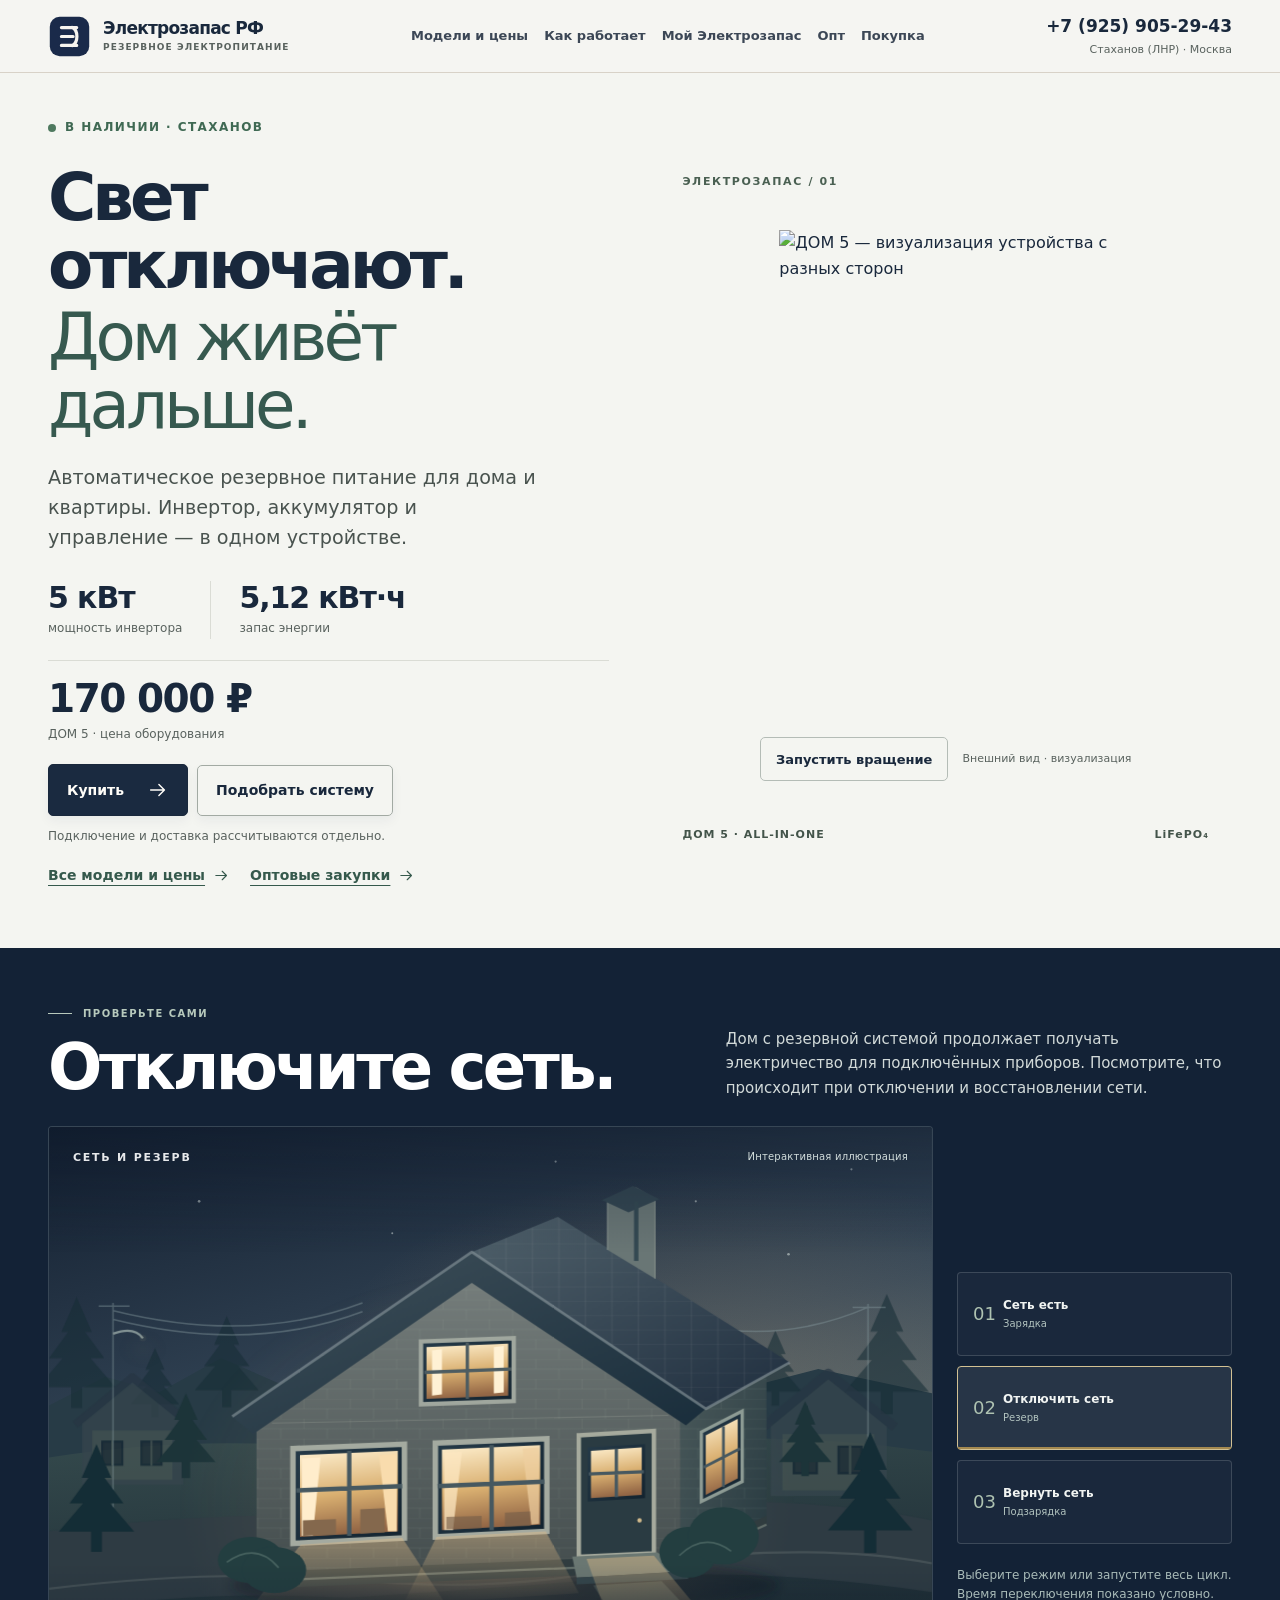
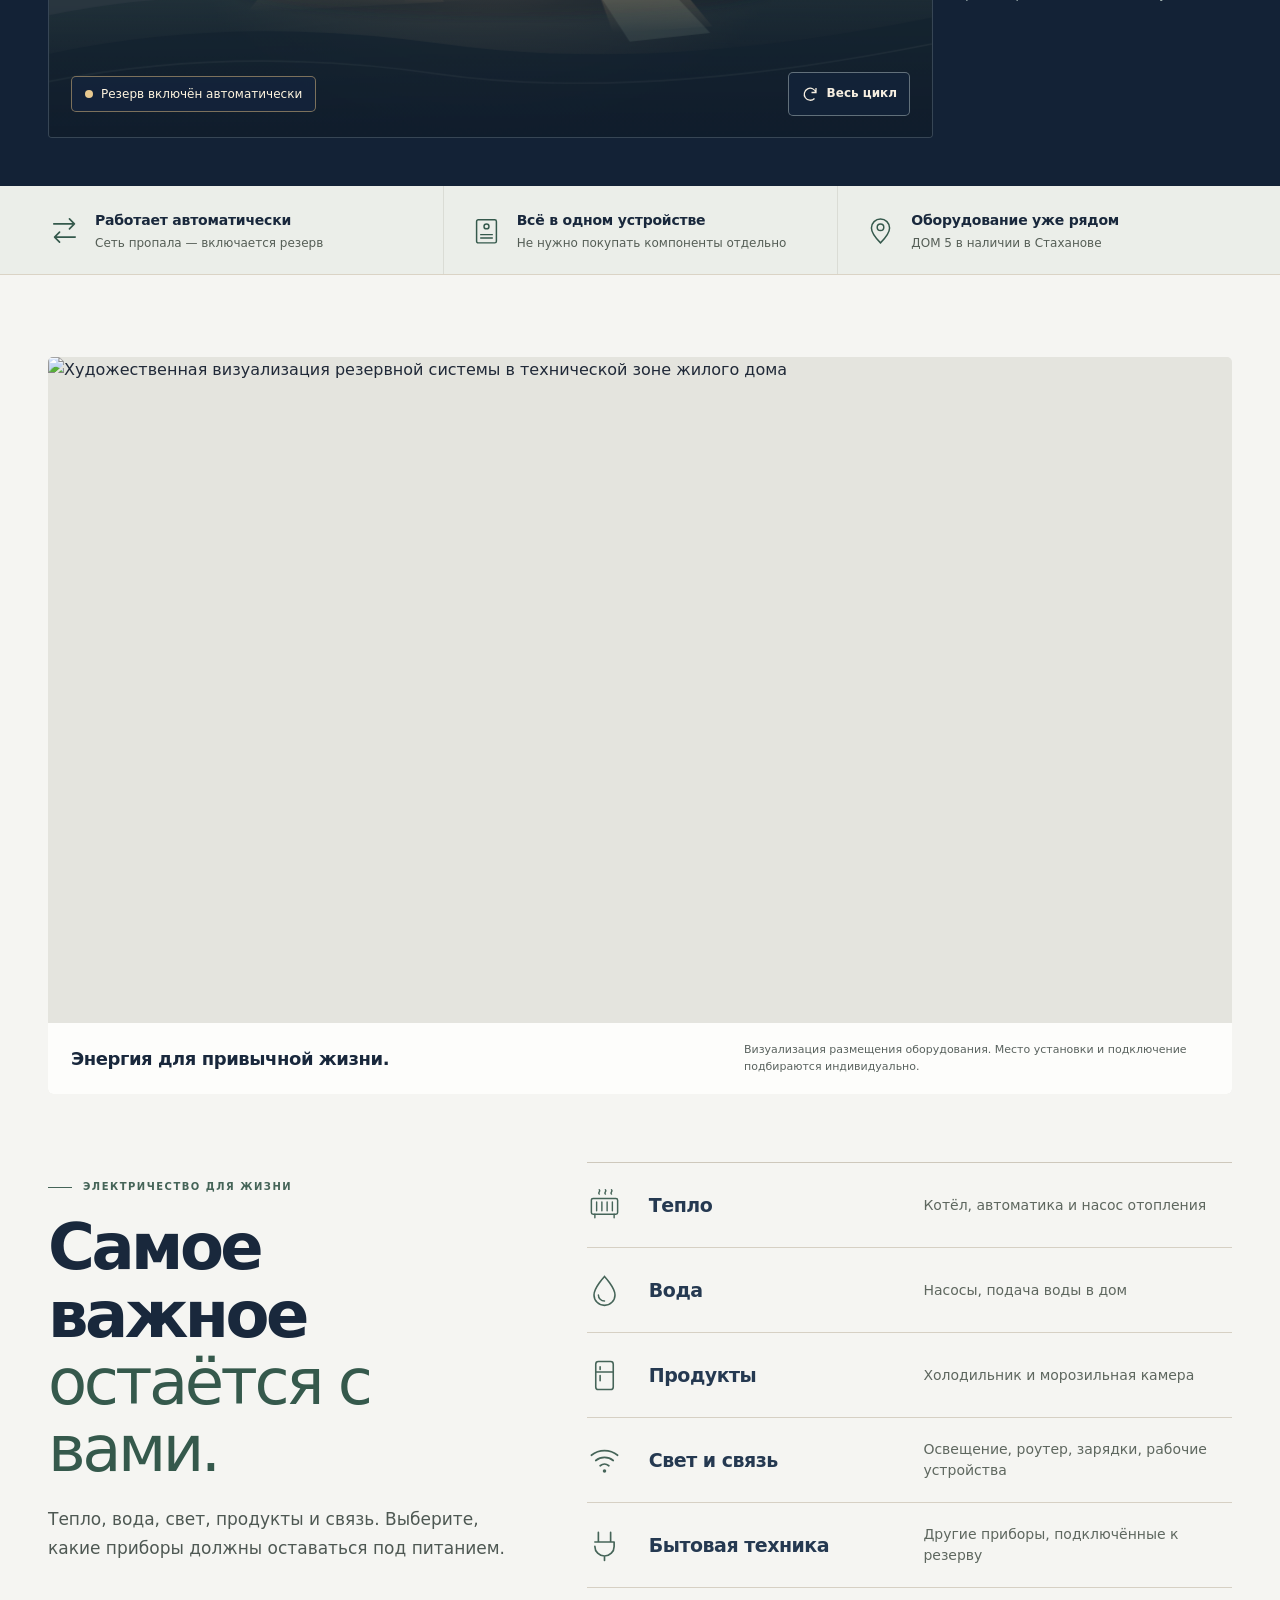
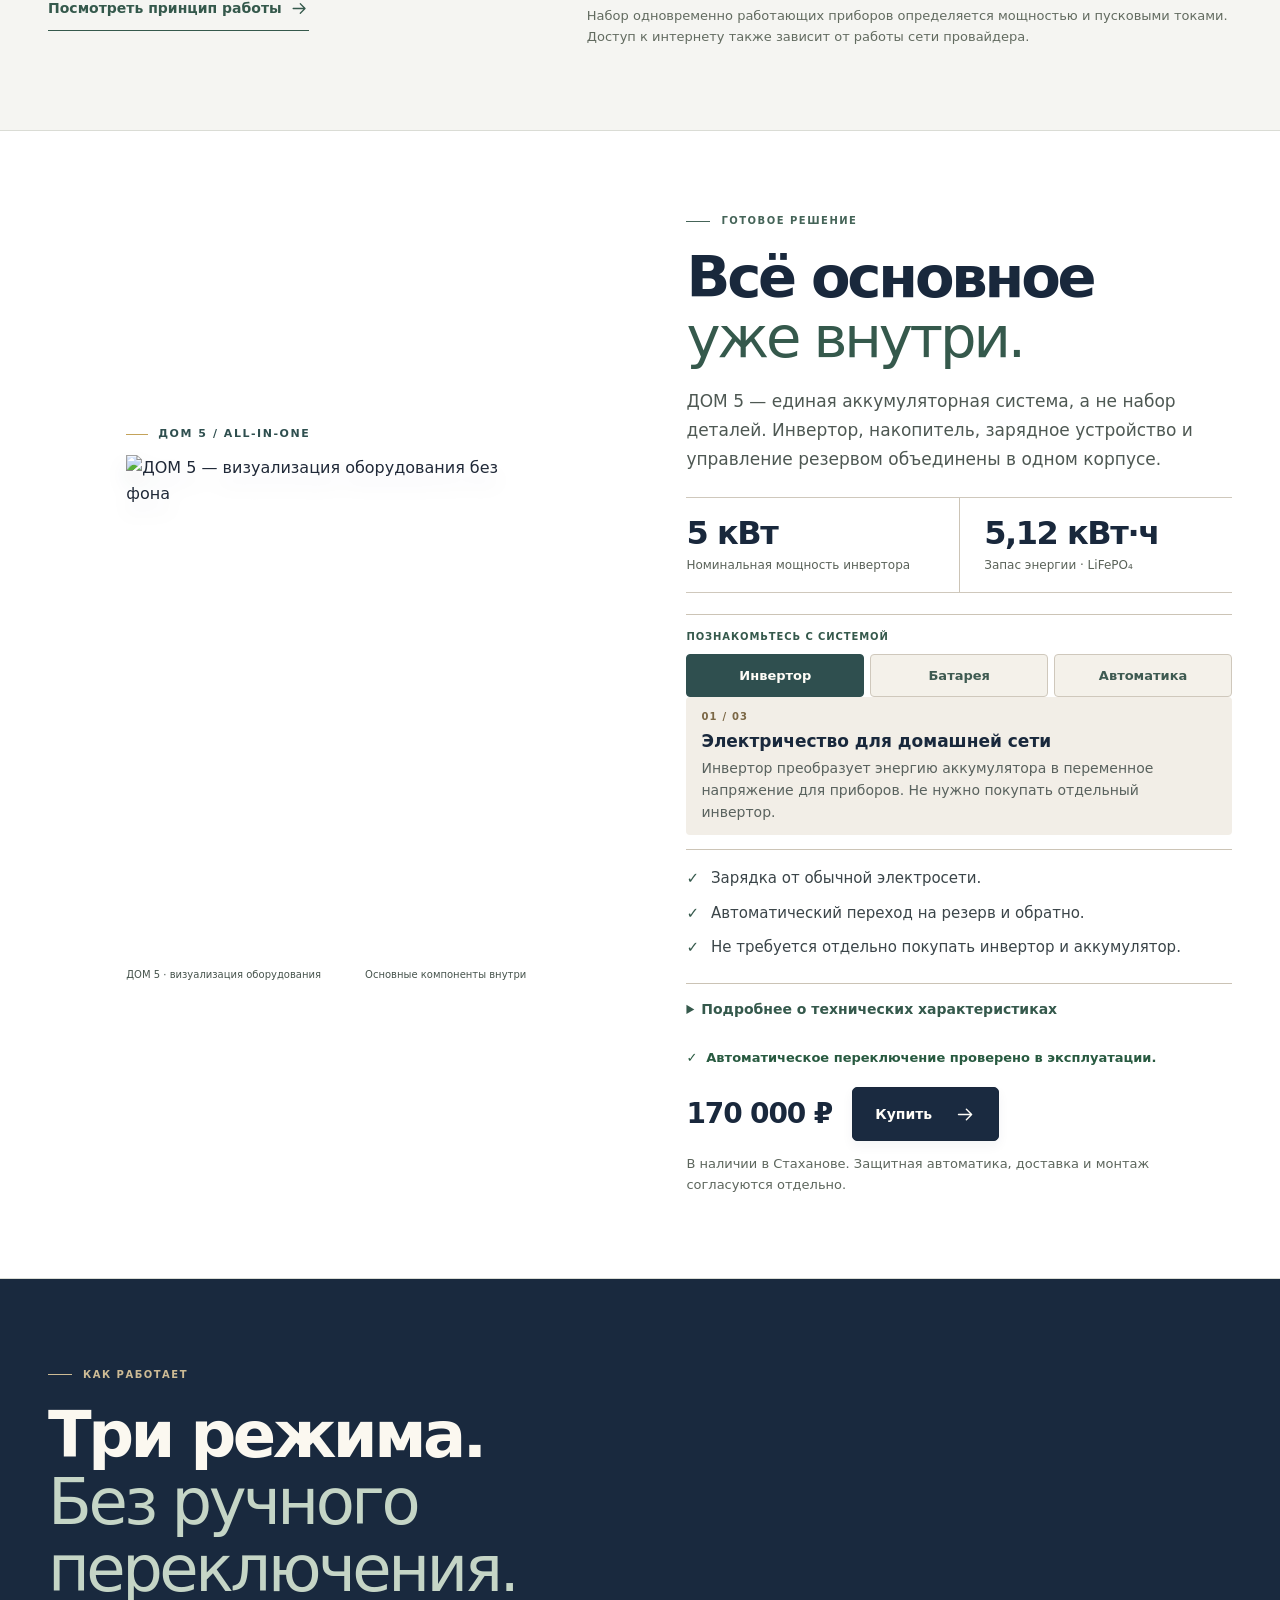
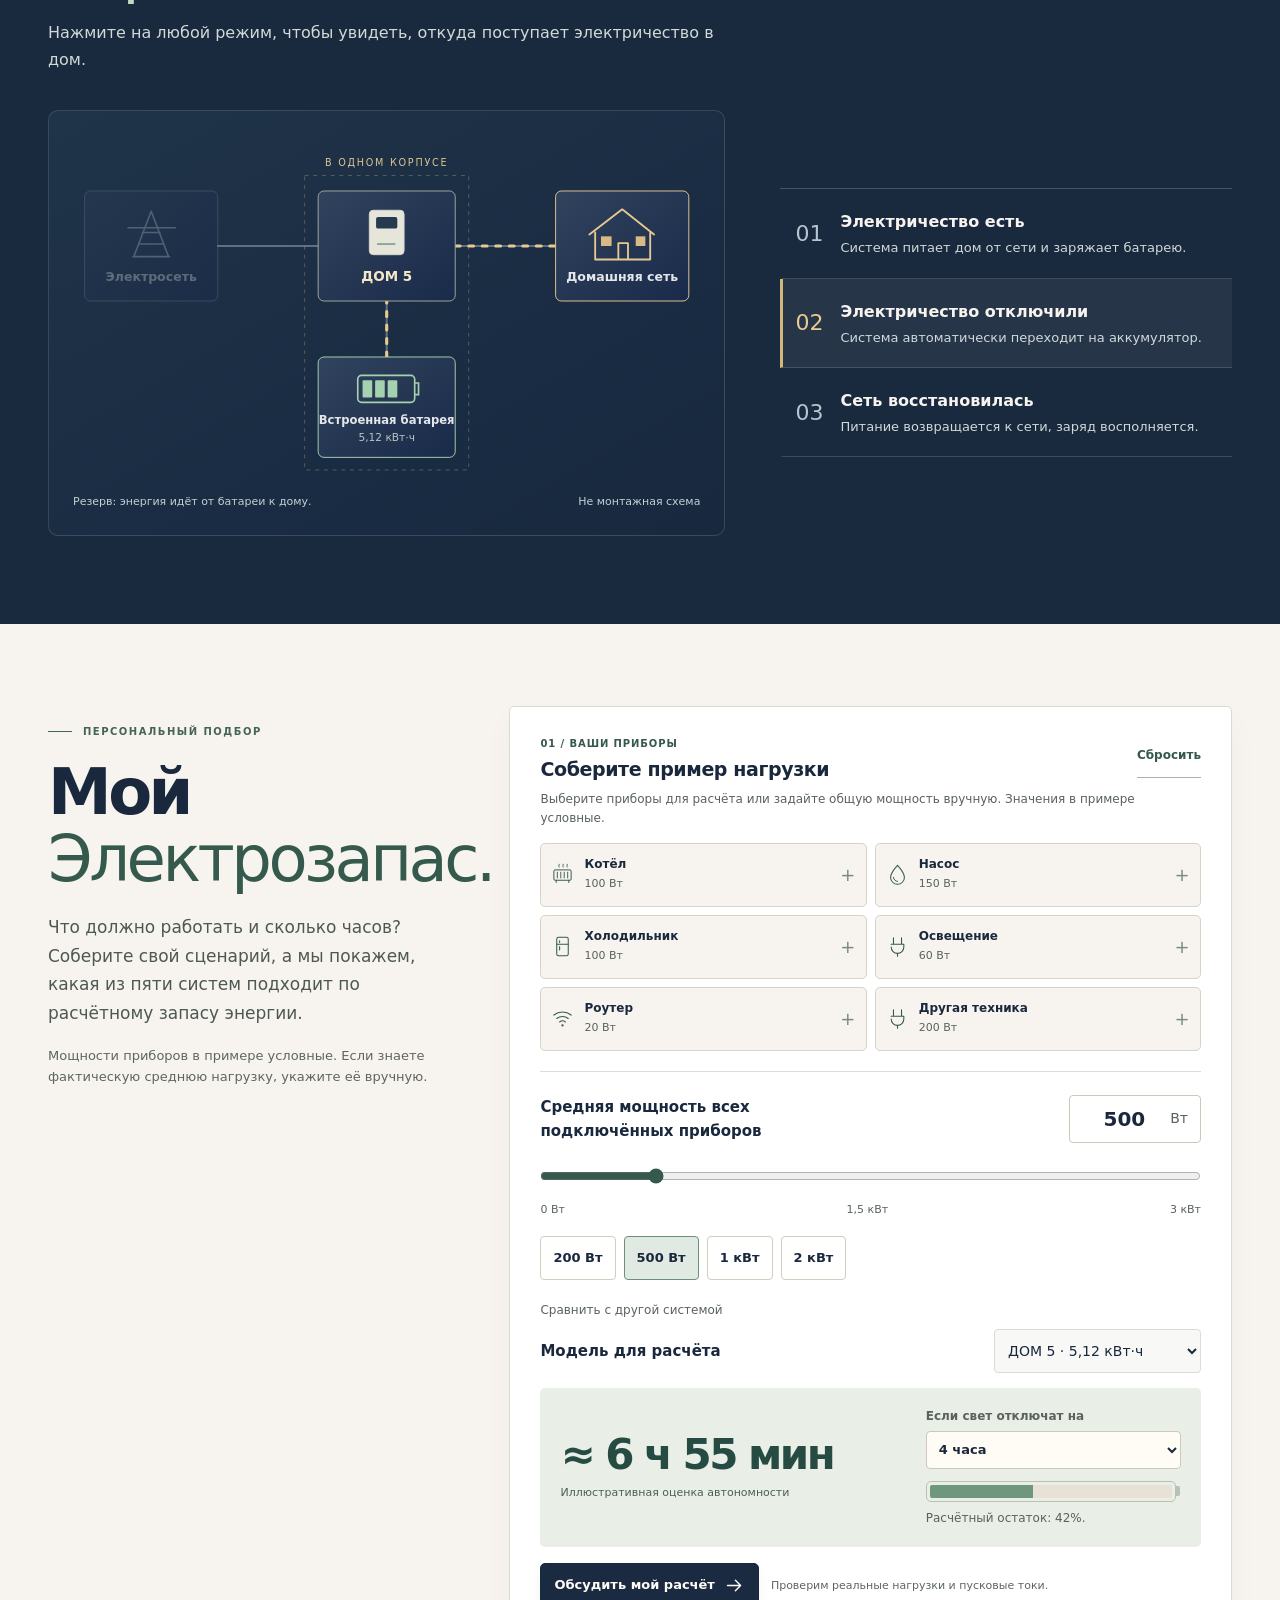
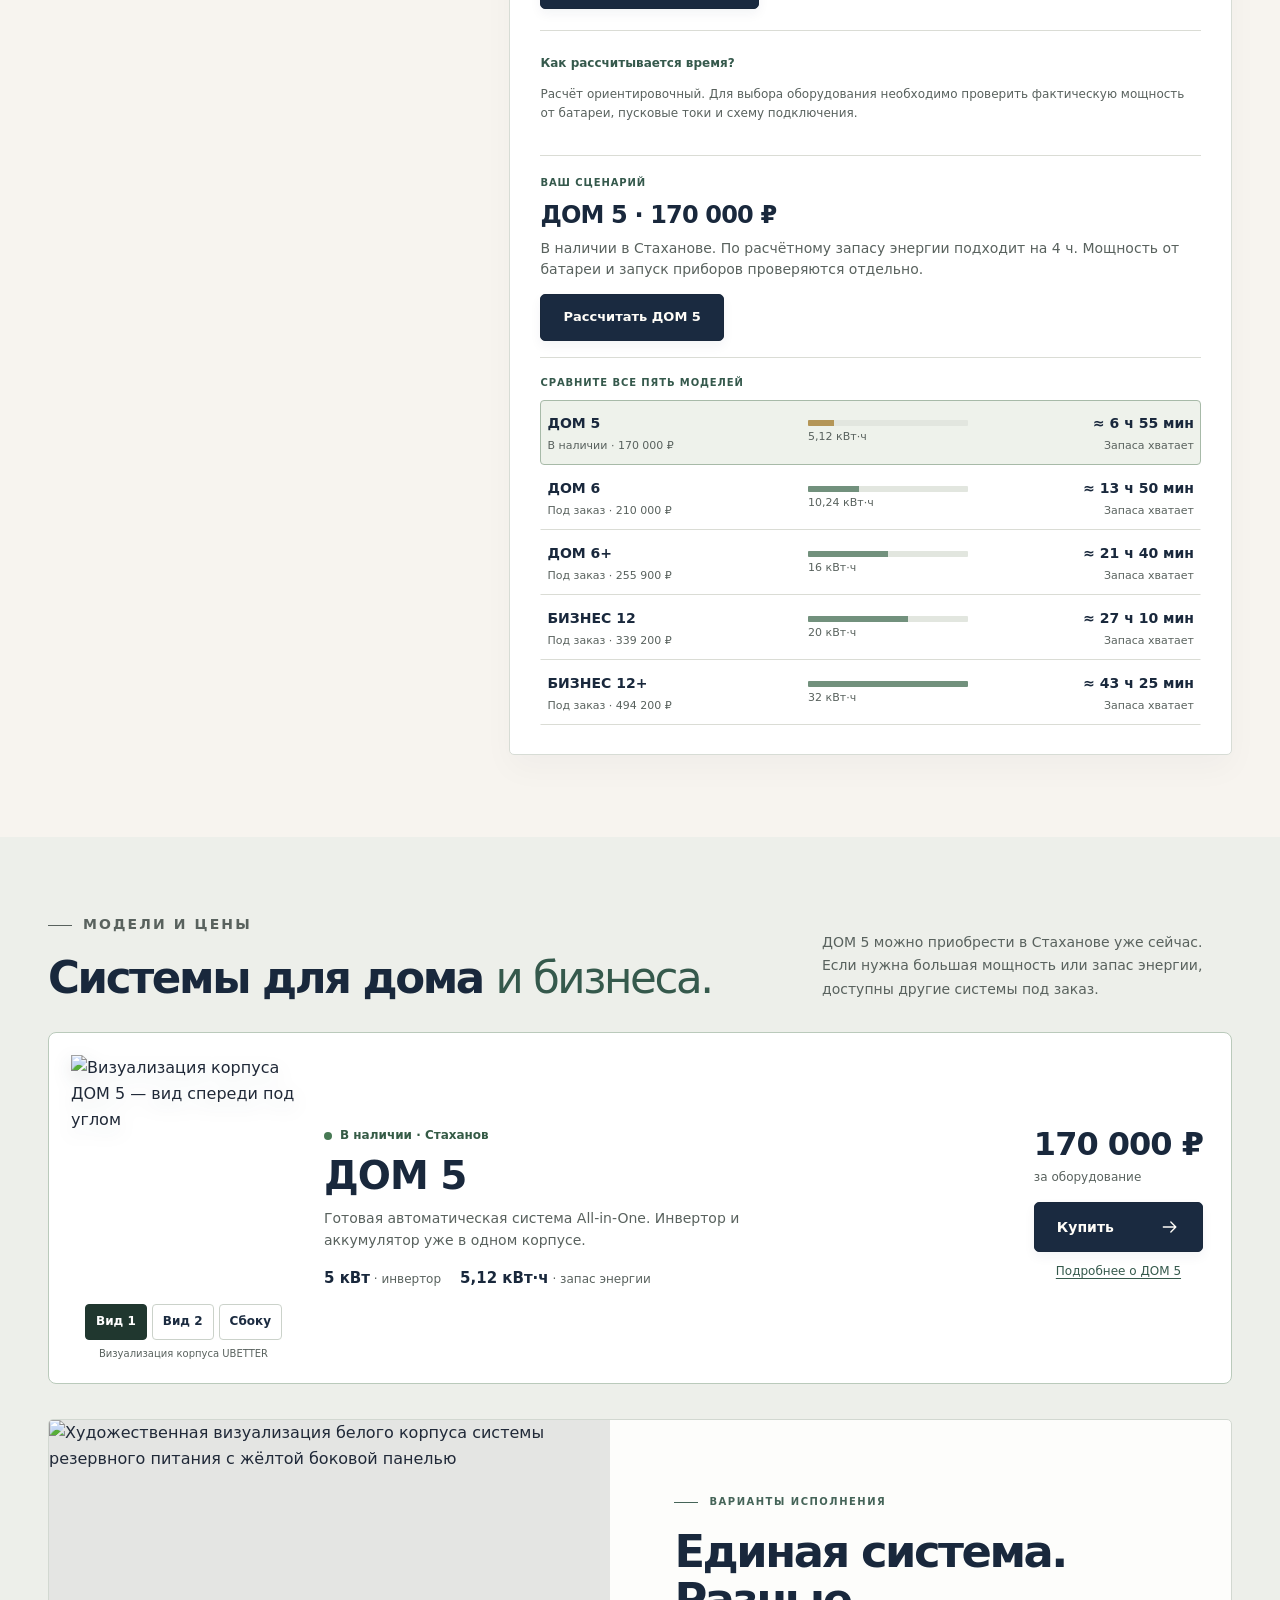
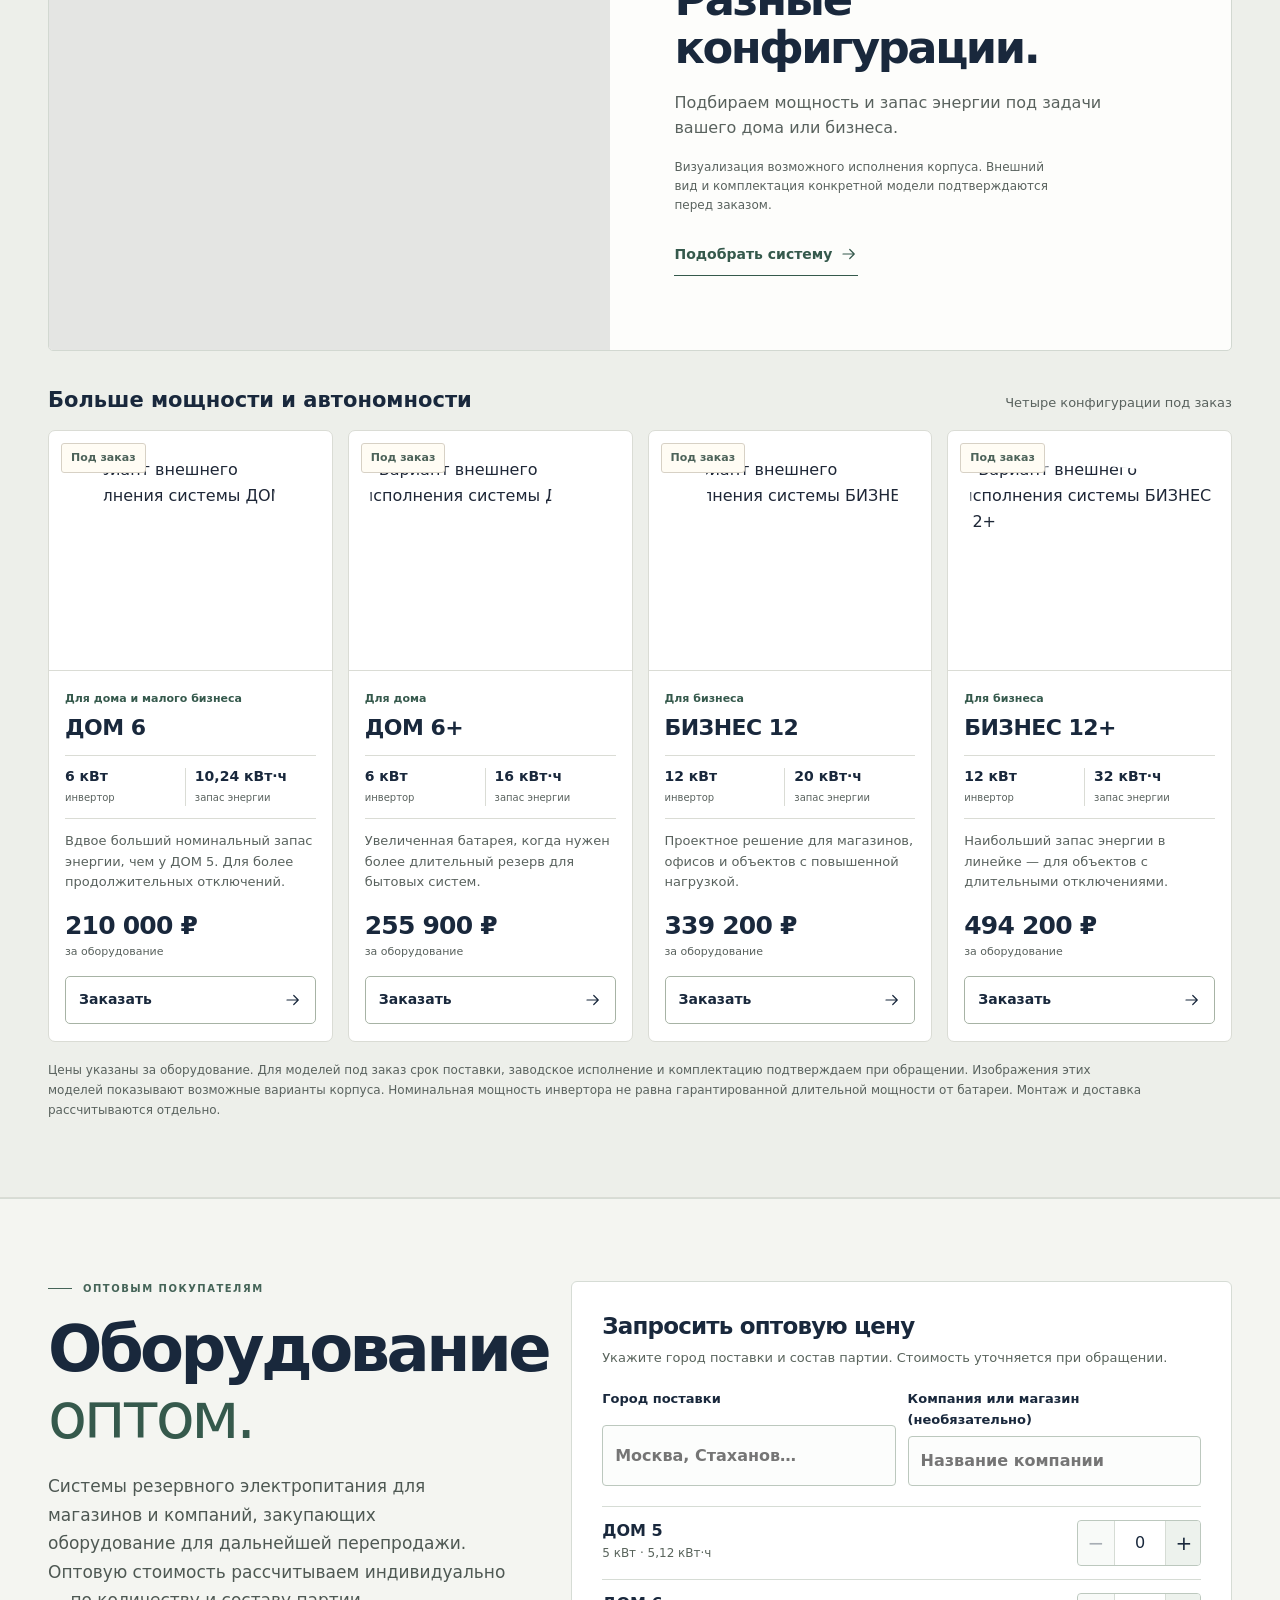
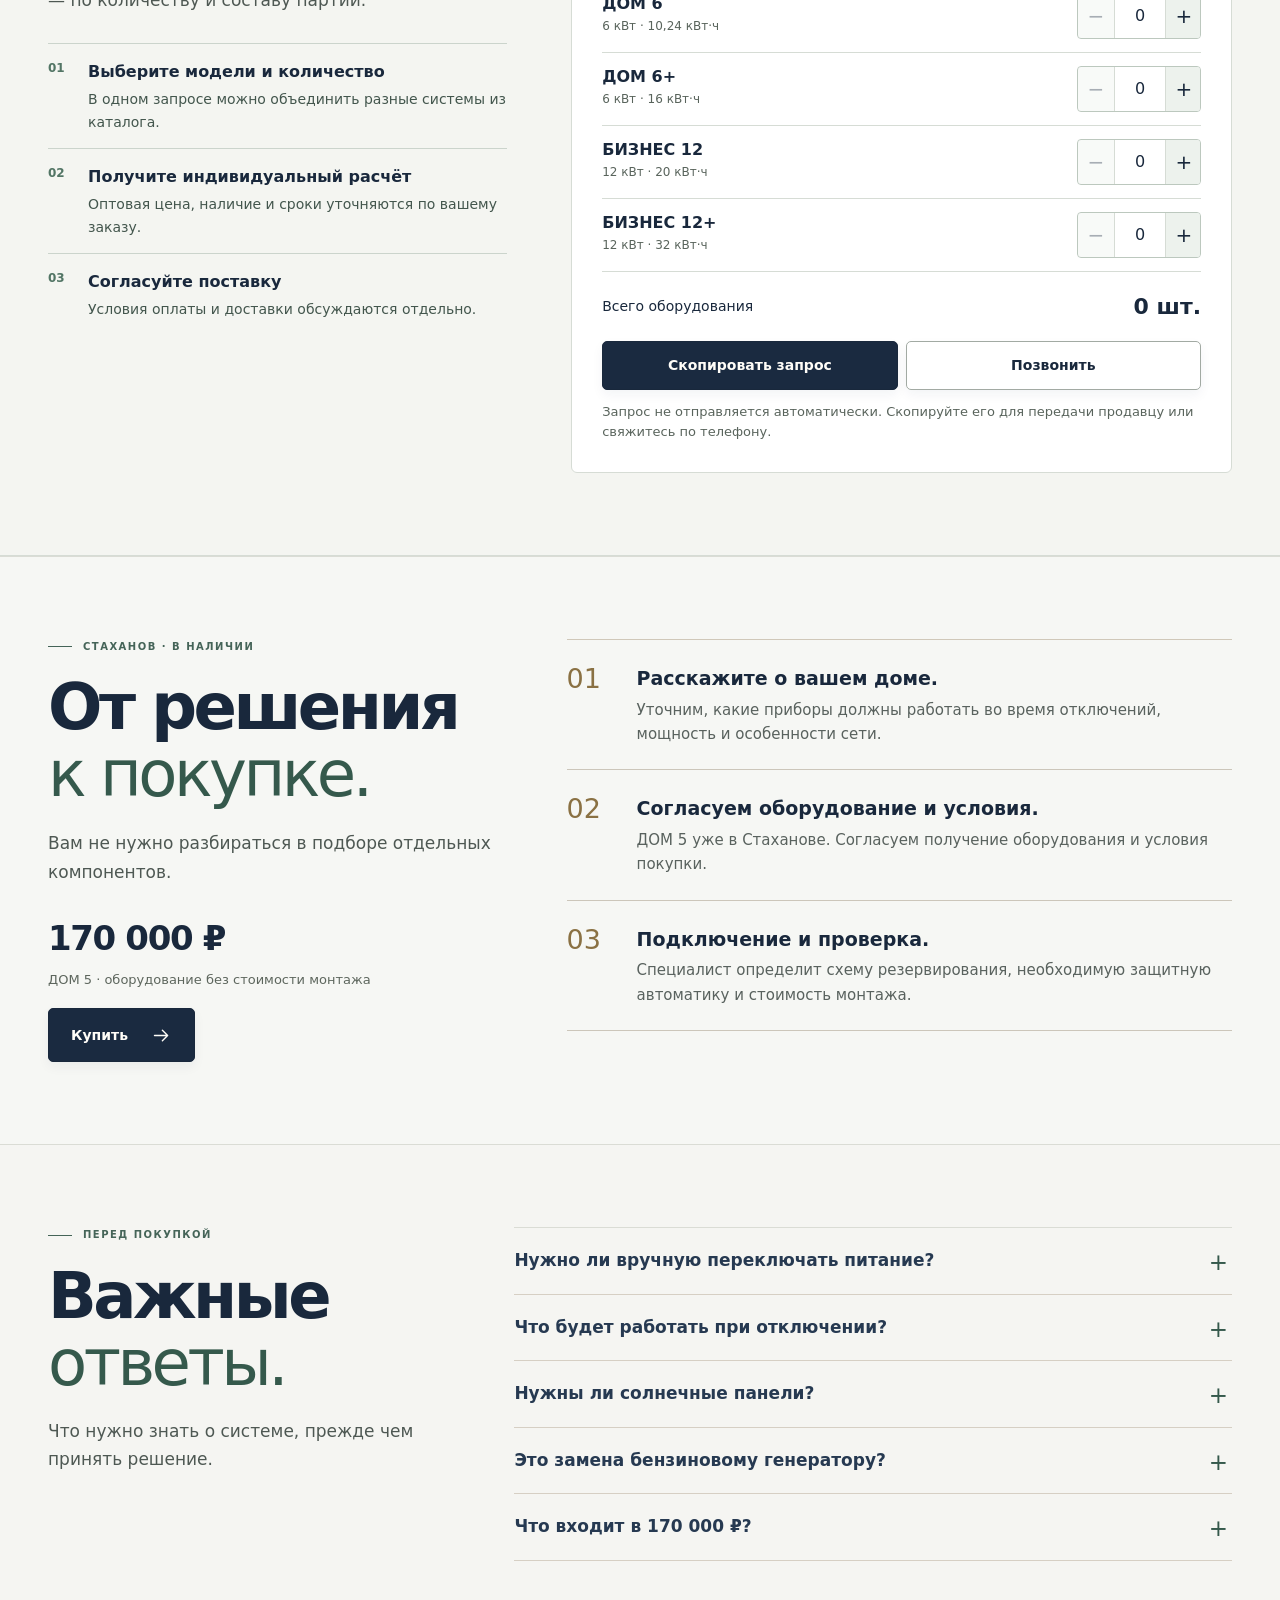
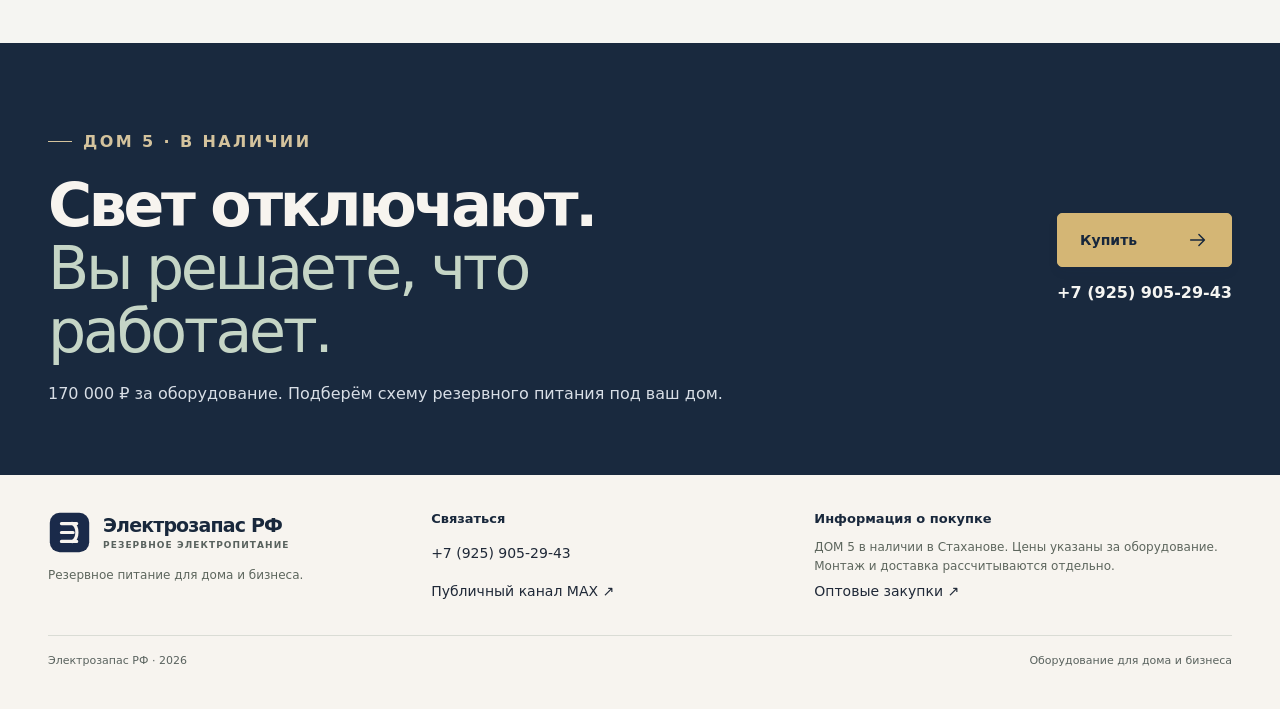
==== commit 2ceddb96: "Rename DOM 5 purchase buttons to Купить" ====
--- a/index.html
+++ b/index.html
@@ -223,7 +223,7 @@
 <div class="showroom-copy"><p class="kicker"><span class="v4-dot"></span> В НАЛИЧИИ · СТАХАНОВ</p><h1 id="hero-title">Свет отключают.<br><em>Дом живёт дальше.</em></h1><p class="hero-description">Автоматическое резервное питание для дома и квартиры. Инвертор, аккумулятор и управление — в одном устройстве.</p>
 <div class="showroom-specs"><div><strong>5 кВт</strong><small>мощность инвертора</small></div><div><strong>5,12 кВт·ч</strong><small>запас энергии</small></div></div>
 <div class="showroom-offer" id="heroOffer"><div><strong>170 000 ₽</strong><small>ДОМ 5 · цена оборудования</small></div></div>
-<div class="hero-actions"><button class="button button-dark" type="button" data-buy="ДОМ 5">Обсудить покупку <svg width="22" height="22" aria-hidden="true"><use href="#i-arrow"/></svg></button><a class="button v4-outline" href="#runtime">Подобрать систему</a></div>
+<div class="hero-actions"><button class="button button-dark" type="button" data-buy="ДОМ 5">Купить <svg width="22" height="22" aria-hidden="true"><use href="#i-arrow"/></svg></button><a class="button v4-outline" href="#runtime">Подобрать систему</a></div>
 <p class="showroom-fine">Подключение и доставка рассчитываются отдельно.</p><a class="hero-range-link" href="#catalog">Все модели и цены <svg width="17" height="17" aria-hidden="true"><use href="#i-arrow"/></svg></a><a class="hero-range-link hero-wholesale-link" href="#wholesale">Оптовые закупки <svg width="17" height="17" aria-hidden="true"><use href="#i-arrow"/></svg></a></div>
 <div class="showroom-art product-turntable"><span class="showroom-art-index">ЭЛЕКТРОЗАПАС / 01</span><div class="turntable-stage"><img id="dom5Turntable" src="/elektrozapas-rf-max/assets/showroom-20261127/dom5-rotation-poster.webp" width="418" height="627" alt="ДОМ 5 — визуализация устройства с разных сторон" fetchpriority="high" decoding="async"></div><div class="turntable-actions"><button id="dom5SpinToggle" type="button" aria-pressed="false">Запустить вращение</button><small>Внешний вид · визуализация</small></div><div class="showroom-art-foot"><span>ДОМ 5 · ALL-IN-ONE</span><span>LiFePO₄</span></div></div></div></section>
 <section class="v4-scene-section" id="demo"><span id="how" class="legacy-anchor" aria-hidden="true"></span><div class="wrap"><div class="v4-scene-head"><div><p class="kicker">ПРОВЕРЬТЕ САМИ</p><h2>Отключите сеть.</h2></div><p>Дом с резервной системой продолжает получать электричество для подключённых приборов. Посмотрите, что происходит при отключении и восстановлении сети.</p></div><div class="visual"><div class="scene" id="houseScene" data-stage="grid"><div class="scene-title"><strong>Сеть и резерв</strong><small>Интерактивная иллюстрация</small></div><svg class="scene-art" viewBox="0 0 800 600" preserveAspectRatio="xMidYMid slice" role="img" aria-label="Условная архитектурная иллюстрация: дома в сумерках, при отключении сети дом с резервным питанием остаётся освещённым" xmlns="http://www.w3.org/2000/svg">
@@ -300,7 +300,7 @@
 <section class="facts" aria-label="Преимущества"><div class="wrap fact-grid"><div class="fact"><svg aria-hidden="true"><use href="#i-switch"/></svg><div><strong>Работает автоматически</strong><span>Сеть пропала — включается резерв</span></div></div><div class="fact"><svg aria-hidden="true"><use href="#i-box"/></svg><div><strong>Всё в одном устройстве</strong><span>Не нужно покупать компоненты отдельно</span></div></div><div class="fact"><svg aria-hidden="true"><use href="#i-pin"/></svg><div><strong>Оборудование уже рядом</strong><span>ДОМ 5 в наличии в Стаханове</span></div></div></div></section>
 <section class="section" id="benefits"><div class="wrap need-layout"><figure class="reserve-interior"><img src="/elektrozapas-rf-max/assets/showroom-20261127/reserve-interior.webp" width="1440" height="810" alt="Художественная визуализация резервной системы в технической зоне жилого дома" loading="lazy" decoding="async"><figcaption><span>Энергия для привычной жизни.</span><small>Визуализация размещения оборудования. Место установки и подключение подбираются индивидуально.</small></figcaption></figure><div class="need-intro"><p class="kicker">ЭЛЕКТРИЧЕСТВО ДЛЯ ЖИЗНИ</p><h2>Самое важное<br><em>остаётся с вами.</em></h2><p class="sub">Тепло, вода, свет, продукты и связь. Выберите, какие приборы должны оставаться под питанием.</p><a class="link" href="#principle">Посмотреть принцип работы <svg width="19" height="19" aria-hidden="true"><use href="#i-arrow"/></svg></a></div><div><div class="need-list"><div class="need-item"><svg aria-hidden="true"><use href="#i-heat"/></svg><strong>Тепло</strong><p>Котёл, автоматика и насос отопления</p></div><div class="need-item"><svg aria-hidden="true"><use href="#i-water"/></svg><strong>Вода</strong><p>Насосы, подача воды в дом</p></div><div class="need-item"><svg aria-hidden="true"><use href="#i-fridge"/></svg><strong>Продукты</strong><p>Холодильник и морозильная камера</p></div><div class="need-item"><svg aria-hidden="true"><use href="#i-wifi"/></svg><strong>Свет и связь</strong><p>Освещение, роутер, зарядки, рабочие устройства</p></div><div class="need-item"><svg aria-hidden="true"><use href="#i-plug"/></svg><strong>Бытовая техника</strong><p>Другие приборы, подключённые к резерву</p></div></div><p class="need-note">Набор одновременно работающих приборов определяется мощностью и пусковыми токами. Доступ к интернету также зависит от работы сети провайдера.</p></div></div></section>
 <section id="product" class="section product-section"><div class="wrap product-layout"><div class="product-art" id="productArt"><div class="art-label">ДОМ 5 / ALL-IN-ONE</div><img class="product-photo-image" id="actualProduct" src="/elektrozapas-rf-max/assets/showroom-20261127/dom5-catalog-front.webp" alt="ДОМ 5 — визуализация оборудования без фона" width="720" height="900" loading="lazy" decoding="async"><div class="art-caption"><span id="photoCaption">ДОМ 5 · визуализация оборудования</span><span>Основные компоненты внутри</span></div></div><div class="product-copy"><p class="kicker">ГОТОВОЕ РЕШЕНИЕ</p><h2>Всё основное<br><em>уже внутри.</em></h2><p class="sub">ДОМ 5 — единая аккумуляторная система, а не набор деталей. Инвертор, накопитель, зарядное устройство и управление резервом объединены в одном корпусе.</p><div class="product-metrics"><div class="metric"><strong>5 кВт</strong><span>Номинальная мощность инвертора</span></div><div class="metric"><strong>5,12 кВт·ч</strong><span>Запас энергии · LiFePO₄</span></div></div><div class="component-explorer" aria-label="Что входит в систему"><p class="component-label">Познакомьтесь с системой</p><div class="component-tabs" role="group" aria-label="Основные компоненты"><button type="button" data-part="inverter" aria-pressed="true">Инвертор</button><button type="button" data-part="battery" aria-pressed="false">Батарея</button><button type="button" data-part="control" aria-pressed="false">Автоматика</button></div><div class="component-description" aria-live="polite"><span class="part-index" id="partIndex">01 / 03</span><strong id="partTitle">Электричество для домашней сети</strong><p id="partText">Инвертор преобразует энергию аккумулятора в переменное напряжение для приборов. Не нужно покупать отдельный инвертор.</p></div></div>
-<ul class="product-points"><li><span class="check">✓</span>Зарядка от обычной электросети.</li><li><span class="check">✓</span>Автоматический переход на резерв и обратно.</li><li><span class="check">✓</span>Не требуется отдельно покупать инвертор и аккумулятор.</li></ul><details class="technical"><summary>Подробнее о технических характеристиках</summary><dl><dt>Инвертор</dt><dd>5 кВт, номинал</dd><dt>Аккумулятор</dt><dd>LiFePO₄, 5,12 кВт·ч</dd><dt>Напряжение на выходе</dt><dd>220/230 В, инверторный режим</dd><dt>Форма выходного напряжения</dt><dd>Заявлена чистая синусоида</dd><dt>Управление</dt><dd>Автоматическое переключение, зарядка, BMS</dd><dt>Солнечные панели</dt><dd>Дополнительная опция, по совместимости</dd></dl><p class="small">Длительная мощность от аккумулятора, конкретные защитные параметры и совместимость уточняются для схемы подключения.</p></details><p class="proof-note"><span aria-hidden="true">✓</span> Автоматическое переключение проверено в эксплуатации.</p><div class="product-buyline"><span class="price">170 000 ₽</span><button class="button button-dark" data-buy="ДОМ 5">Обсудить покупку <svg width="21" height="21" aria-hidden="true"><use href="#i-arrow"/></svg></button></div><p class="small">В наличии в Стаханове. Защитная автоматика, доставка и монтаж согласуются отдельно.</p></div></div></section>
+<ul class="product-points"><li><span class="check">✓</span>Зарядка от обычной электросети.</li><li><span class="check">✓</span>Автоматический переход на резерв и обратно.</li><li><span class="check">✓</span>Не требуется отдельно покупать инвертор и аккумулятор.</li></ul><details class="technical"><summary>Подробнее о технических характеристиках</summary><dl><dt>Инвертор</dt><dd>5 кВт, номинал</dd><dt>Аккумулятор</dt><dd>LiFePO₄, 5,12 кВт·ч</dd><dt>Напряжение на выходе</dt><dd>220/230 В, инверторный режим</dd><dt>Форма выходного напряжения</dt><dd>Заявлена чистая синусоида</dd><dt>Управление</dt><dd>Автоматическое переключение, зарядка, BMS</dd><dt>Солнечные панели</dt><dd>Дополнительная опция, по совместимости</dd></dl><p class="small">Длительная мощность от аккумулятора, конкретные защитные параметры и совместимость уточняются для схемы подключения.</p></details><p class="proof-note"><span aria-hidden="true">✓</span> Автоматическое переключение проверено в эксплуатации.</p><div class="product-buyline"><span class="price">170 000 ₽</span><button class="button button-dark" data-buy="ДОМ 5">Купить <svg width="21" height="21" aria-hidden="true"><use href="#i-arrow"/></svg></button></div><p class="small">В наличии в Стаханове. Защитная автоматика, доставка и монтаж согласуются отдельно.</p></div></div></section>
 
 <section class="flow-section" id="principle"><div class="wrap"><div class="section-heading"><p class="kicker">КАК РАБОТАЕТ</p><h2>Три режима.<br><em>Без ручного переключения.</em></h2><p class="sub">Нажмите на любой режим, чтобы увидеть, откуда поступает электричество в дом.</p></div><div class="flow-layout"><div class="flow-panel"><svg id="flowSvg" class="flow-svg" data-mode="backup" viewBox="0 0 650 360" role="img" aria-label="Схематичный поток энергии: сеть, система ДОМ 5, встроенный аккумулятор и дом"><defs><linearGradient id="nbody" x2="1" y2="1"><stop stop-color="#31435D"/><stop offset="1" stop-color="#1A2A4A"/></linearGradient></defs><g class="wire"><path d="M150 115H254"/><path d="M396 115H500"/><path d="M325 169V230"/></g><g><path class="activewire to-grid" d="M150 115H254"/><path class="activewire to-home" d="M396 115H500"/><path class="activewire to-battery" d="M325 169V230"/><path class="activewire from-battery" d="M325 230V169"/></g><g class="node-grid"><rect class="outer" x="12" y="58" width="138" height="114" rx="6" fill="url(#nbody)" stroke="#788A9A"/><path d="M81 79 63 126m18-47 18 47M72 101h18M68 113h26M62 126h38M57 96h49" fill="none" stroke="#B8C6D0" stroke-width="1.6" stroke-linecap="round"/><text x="81" y="151" fill="#E4E7EA" text-anchor="middle" font-size="13" font-weight="600">Электросеть</text></g><g class="node-inverter"><rect class="outer" x="254" y="58" width="142" height="114" rx="6" fill="url(#nbody)" stroke="#9FA99D"/><rect x="307" y="78" width="36" height="46" rx="4" fill="#E6E5D9" stroke="#D8D7D0"/><rect x="314" y="85" width="22" height="12" rx="2" fill="#263A4F"/><path d="M315 113h19" stroke="#8EA69A" stroke-width="2"/><text x="325" y="151" fill="#F5E8C8" text-anchor="middle" font-size="14" font-weight="700">ДОМ 5</text></g><g class="node-home"><rect class="outer" x="500" y="58" width="138" height="114" rx="6" fill="url(#nbody)" stroke="#9FA99D"/><path d="M535 103 569 77 602 103M541 101v28h57v-28M565 129v-17h10v17" stroke="#E7CA91" fill="none" stroke-width="1.9" stroke-linecap="round" stroke-linejoin="round"/><rect x="547" y="105" width="11" height="10" fill="#D9B984"/><rect x="583" y="105" width="10" height="10" fill="#D9B984"/><text x="569" y="151" fill="#E4E7EA" text-anchor="middle" font-size="13" font-weight="600">Домашняя сеть</text></g><g class="node-battery"><rect class="outer" x="254" y="230" width="142" height="104" rx="6" fill="url(#nbody)" stroke="#9FA99D"/><rect x="295" y="249" width="59" height="28" rx="4" fill="none" stroke="#A4D1AE" stroke-width="1.7"/><path d="M354 257h4v12h-4" stroke="#A4D1AE" fill="none" stroke-width="1.7"/><rect x="300" y="254" width="10" height="18" rx="1" fill="#A4D1AE"/><rect x="313" y="254" width="10" height="18" rx="1" fill="#A4D1AE"/><rect x="326" y="254" width="10" height="18" rx="1" fill="#A4D1AE"/><text x="325" y="299" text-anchor="middle" fill="#E4E7EA" font-size="12" font-weight="600">Встроенная батарея</text><text x="325" y="317" text-anchor="middle" fill="#B6C7C2" font-size="11">5,12 кВт·ч</text></g><path d="M240 42H410V347H240Z" stroke="#D4B77C" stroke-opacity=".35" stroke-dasharray="4 5" fill="none"/><text x="325" y="32" text-anchor="middle" fill="#DCC591" font-size="10" letter-spacing="1.8">В ОДНОМ КОРПУСЕ</text></svg><div class="flow-caption"><span id="flowStatus" aria-live="polite">Резерв: энергия идёт от батареи к дому.</span><span>Не монтажная схема</span></div></div><div class="flow-tabs" aria-label="Режимы работы"><button class="flow-tab" data-mode="grid" aria-pressed="false"><span>01</span><div><strong>Электричество есть</strong><small>Система питает дом от сети и заряжает батарею.</small></div></button><button class="flow-tab" data-mode="backup" aria-pressed="true"><span>02</span><div><strong>Электричество отключили</strong><small>Система автоматически переходит на аккумулятор.</small></div></button><button class="flow-tab" data-mode="return" aria-pressed="false"><span>03</span><div><strong>Сеть восстановилась</strong><small>Питание возвращается к сети, заряд восполняется.</small></div></button></div></div></div></section>
 <section class="section" id="runtime"><div class="wrap calc-layout"><div class="calc-copy"><p class="kicker">ПЕРСОНАЛЬНЫЙ ПОДБОР</p><h2>Мой<br><em>Электрозапас.</em></h2><p class="sub">Что должно работать и сколько часов? Соберите свой сценарий, а мы покажем, какая из пяти систем подходит по расчётному запасу энергии.</p><p class="small">Мощности приборов в примере условные. Если знаете фактическую среднюю нагрузку, укажите её вручную.</p></div><div class="calc"><div class="scenario-picker"><div class="scenario-head"><div><p class="component-label">01 / ВАШИ ПРИБОРЫ</p><h3>Соберите пример нагрузки</h3></div><button class="reset-scenario" id="resetScenario" type="button">Сбросить</button></div><p class="scenario-intro">Выберите приборы для расчёта или задайте общую мощность вручную. Значения в примере условные.</p><div class="appliance-grid" role="group" aria-label="Примерный набор приборов">
@@ -313,7 +313,7 @@
 </div></div><div class="calc-top"><label for="loadNumber">Средняя мощность всех подключённых приборов</label><div class="watt-box"><input type="number" id="loadNumber" value="500" min="0" max="3000" step="10" inputmode="numeric" aria-label="Средняя нагрузка в ваттах"><span>Вт</span></div></div><input type="range" id="loadRange" min="0" max="3000" step="10" value="500" aria-label="Средняя нагрузка"><div class="scale"><span>0 Вт</span><span>1,5 кВт</span><span>3 кВт</span></div><div class="presets"><button class="preset" data-watt="200" aria-pressed="false">200 Вт</button><button class="preset" data-watt="500" aria-pressed="true">500 Вт</button><button class="preset" data-watt="1000" aria-pressed="false">1 кВт</button><button class="preset" data-watt="2000" aria-pressed="false">2 кВт</button></div><p class="v4-model-label">Сравнить с другой системой</p><div class="v4-model-select"><label for="calcModel">Модель для расчёта</label><select id="calcModel"><option value="ДОМ 5">ДОМ 5 · 5,12 кВт·ч</option><option value="ДОМ 6">ДОМ 6 · 10,24 кВт·ч</option><option value="ДОМ 6+">ДОМ 6+ · 16 кВт·ч</option><option value="БИЗНЕС 12">БИЗНЕС 12 · 20 кВт·ч</option><option value="БИЗНЕС 12+">БИЗНЕС 12+ · 32 кВт·ч</option></select></div><div class="calc-result"><div><strong id="timeResult" aria-live="polite">≈ 7 ч</strong><span class="result-label">Иллюстративная оценка автономности</span></div><div class="battery-projection"><label for="outageHours">Если свет отключат на</label><select id="outageHours" aria-label="Продолжительность отключения"><option value="2">2 часа</option><option value="4" selected>4 часа</option><option value="6">6 часов</option><option value="8">8 часов</option><option value="12">12 часов</option></select><div class="battery-meter" role="progressbar" id="batteryMeter" aria-label="Расчётный остаток доступного запаса" aria-valuemin="0" aria-valuemax="100" aria-valuenow="43"><div class="energy-bar"><div class="energy-fill" id="energyFill" style="width:43%"></div></div></div><p class="energy-copy" id="energyCopy">Ориентир остатка энергии через 4 часа.</p></div></div><div class="calc-cta-row"><button class="button button-dark" type="button" id="calcBuy" data-buy="ДОМ 5" data-calc-lead>Обсудить мой расчёт <svg aria-hidden="true" width="21" height="21"><use href="#i-arrow"/></svg></button><span class="small">Проверим реальные нагрузки и пусковые токи.</span></div><div class="calc-explain"><details><summary>Как рассчитывается время?</summary><p>Номинальная ёмкость выбранной модели × 0,8 × 0,9 ÷ (средняя нагрузка в кВт + 0,03). Для всех моделей используются одинаковые условные допущения: 80% доступной ёмкости, 90% эффективности и 30 Вт собственных расходов. Это не измеренные параметры конкретных устройств.</p></details><p>Расчёт ориентировочный. Для выбора оборудования необходимо проверить фактическую мощность от батареи, пусковые токи и схему подключения.</p></div><div class="v4-recommend" id="recommendPanel" aria-live="polite"><p class="component-label">ВАШ СЦЕНАРИЙ</p><h3 id="recommendTitle">Подбор по запасу энергии</h3><p id="recommendText"></p><button class="button button-dark" id="chooseRecommended" type="button" hidden>Посмотреть расчёт этой модели</button></div><div class="v4-comparison"><p class="component-label">СРАВНИТЕ ВСЕ ПЯТЬ МОДЕЛЕЙ</p><div id="compareModels"></div></div></div></div></section>
 <section class="catalog" id="catalog" aria-labelledby="catalogTitle"><span id="systems" class="legacy-anchor" aria-hidden="true"></span><div class="wrap">
 <div class="catalog-head"><div><p class="kicker">МОДЕЛИ И ЦЕНЫ</p><h2 id="catalogTitle">Системы для дома <em>и бизнеса.</em></h2></div><p>ДОМ 5 можно приобрести в Стаханове уже сейчас. Если нужна большая мощность или запас энергии, доступны другие системы под заказ.</p></div>
-<article class="range-stock"><div class="range-stock-viewer"><div class="range-stock-image"><img id="catalogDom5Image" src="/elektrozapas-rf-max/assets/showroom-20261127/dom5-catalog-front.webp" width="720" height="900" loading="lazy" decoding="async" alt="Визуализация корпуса ДОМ 5 — вид спереди под углом"></div><div class="catalog-view-controls" role="group" aria-label="Ракурсы оборудования"><button type="button" class="catalog-view-tab" data-catalog-view="0" aria-pressed="true">Вид 1</button><button type="button" class="catalog-view-tab" data-catalog-view="1" aria-pressed="false">Вид 2</button><button type="button" class="catalog-view-tab" data-catalog-view="2" aria-pressed="false">Сбоку</button></div><p class="catalog-view-caption">Визуализация корпуса UBETTER</p></div><div class="range-stock-copy"><p class="range-instock"><span></span> В наличии · Стаханов</p><h3>ДОМ 5</h3><p class="range-stock-description">Готовая автоматическая система All-in-One. Инвертор и аккумулятор уже в одном корпусе.</p><div class="range-stock-specs"><span><strong>5 кВт</strong> · инвертор</span><span><strong>5,12 кВт·ч</strong> · запас энергии</span></div></div><div class="range-stock-buy"><strong>170 000 ₽</strong><small>за оборудование</small><button class="button button-dark" type="button" data-buy="ДОМ 5">Обсудить покупку <svg width="20" height="20" aria-hidden="true"><use href="#i-arrow"/></svg></button><a class="range-more" href="#product">Подробнее о ДОМ 5</a></div></article>
+<article class="range-stock"><div class="range-stock-viewer"><div class="range-stock-image"><img id="catalogDom5Image" src="/elektrozapas-rf-max/assets/showroom-20261127/dom5-catalog-front.webp" width="720" height="900" loading="lazy" decoding="async" alt="Визуализация корпуса ДОМ 5 — вид спереди под углом"></div><div class="catalog-view-controls" role="group" aria-label="Ракурсы оборудования"><button type="button" class="catalog-view-tab" data-catalog-view="0" aria-pressed="true">Вид 1</button><button type="button" class="catalog-view-tab" data-catalog-view="1" aria-pressed="false">Вид 2</button><button type="button" class="catalog-view-tab" data-catalog-view="2" aria-pressed="false">Сбоку</button></div><p class="catalog-view-caption">Визуализация корпуса UBETTER</p></div><div class="range-stock-copy"><p class="range-instock"><span></span> В наличии · Стаханов</p><h3>ДОМ 5</h3><p class="range-stock-description">Готовая автоматическая система All-in-One. Инвертор и аккумулятор уже в одном корпусе.</p><div class="range-stock-specs"><span><strong>5 кВт</strong> · инвертор</span><span><strong>5,12 кВт·ч</strong> · запас энергии</span></div></div><div class="range-stock-buy"><strong>170 000 ₽</strong><small>за оборудование</small><button class="button button-dark" type="button" data-buy="ДОМ 5">Купить <svg width="20" height="20" aria-hidden="true"><use href="#i-arrow"/></svg></button><a class="range-more" href="#product">Подробнее о ДОМ 5</a></div></article>
 <figure class="reserve-variant"><div class="reserve-variant-photo"><img src="/elektrozapas-rf-max/assets/showroom-20261127/reserve-studio.webp" width="800" height="1000" alt="Художественная визуализация белого корпуса системы резервного питания с жёлтой боковой панелью" loading="lazy" decoding="async"></div><figcaption><p class="kicker">ВАРИАНТЫ ИСПОЛНЕНИЯ</p><h3>Единая система.<br>Разные конфигурации.</h3><p>Подбираем мощность и запас энергии под задачи вашего дома или бизнеса.</p><p class="reserve-image-note">Визуализация возможного исполнения корпуса. Внешний вид и комплектация конкретной модели подтверждаются перед заказом.</p><a class="link" href="#runtime">Подобрать систему <svg width="18" height="18" aria-hidden="true"><use href="#i-arrow"/></svg></a></figcaption></figure><div class="range-order-head"><h3>Больше мощности и автономности</h3><span>Четыре конфигурации под заказ</span></div>
 <div class="range-grid" id="catalogRows"><article class="range-card"><div class="range-photo range-photo-clean"><img class="catalog-cutout catalog-cutout-home6" src="/elektrozapas-rf-max/assets/showroom-20261127/home6.webp" loading="lazy" decoding="async" alt="Вариант внешнего исполнения системы ДОМ 6"><span class="range-status">Под заказ</span></div><div class="range-body"><p class="range-type">Для дома и малого бизнеса</p><h3>ДОМ 6</h3><div class="range-specs"><div><strong>6 кВт</strong><small>инвертор</small></div><div><strong>10,24 кВт·ч</strong><small>запас энергии</small></div></div><p class="range-description">Вдвое больший номинальный запас энергии, чем у ДОМ 5. Для более продолжительных отключений.</p><div class="range-buy"><strong>210 000 ₽</strong><small>за оборудование</small><button type="button" class="range-button" data-buy="ДОМ 6">Заказать <svg width="18" height="18" aria-hidden="true"><use href="#i-arrow"/></svg></button></div></div></article><article class="range-card"><div class="range-photo range-photo-clean"><img class="catalog-cutout catalog-cutout-home6plus" src="/elektrozapas-rf-max/assets/showroom-20261127/home6plus.webp" loading="lazy" decoding="async" alt="Вариант внешнего исполнения системы ДОМ 6+"><span class="range-status">Под заказ</span></div><div class="range-body"><p class="range-type">Для дома</p><h3>ДОМ 6+</h3><div class="range-specs"><div><strong>6 кВт</strong><small>инвертор</small></div><div><strong>16 кВт·ч</strong><small>запас энергии</small></div></div><p class="range-description">Увеличенная батарея, когда нужен более длительный резерв для бытовых систем.</p><div class="range-buy"><strong>255 900 ₽</strong><small>за оборудование</small><button type="button" class="range-button" data-buy="ДОМ 6+">Заказать <svg width="18" height="18" aria-hidden="true"><use href="#i-arrow"/></svg></button></div></div></article><article class="range-card"><div class="range-photo range-photo-clean"><img class="catalog-cutout catalog-cutout-business12" src="/elektrozapas-rf-max/assets/showroom-20261127/business12.webp" loading="lazy" decoding="async" alt="Вариант внешнего исполнения системы БИЗНЕС 12"><span class="range-status">Под заказ</span></div><div class="range-body"><p class="range-type">Для бизнеса</p><h3>БИЗНЕС 12</h3><div class="range-specs"><div><strong>12 кВт</strong><small>инвертор</small></div><div><strong>20 кВт·ч</strong><small>запас энергии</small></div></div><p class="range-description">Проектное решение для магазинов, офисов и объектов с повышенной нагрузкой.</p><div class="range-buy"><strong>339 200 ₽</strong><small>за оборудование</small><button type="button" class="range-button" data-buy="БИЗНЕС 12">Заказать <svg width="18" height="18" aria-hidden="true"><use href="#i-arrow"/></svg></button></div></div></article><article class="range-card"><div class="range-photo range-photo-clean"><img class="catalog-cutout catalog-cutout-business12plus" src="/elektrozapas-rf-max/assets/showroom-20261127/business12plus.webp" loading="lazy" decoding="async" alt="Вариант внешнего исполнения системы БИЗНЕС 12+"><span class="range-status">Под заказ</span></div><div class="range-body"><p class="range-type">Для бизнеса</p><h3>БИЗНЕС 12+</h3><div class="range-specs"><div><strong>12 кВт</strong><small>инвертор</small></div><div><strong>32 кВт·ч</strong><small>запас энергии</small></div></div><p class="range-description">Наибольший запас энергии в линейке — для объектов с длительными отключениями.</p><div class="range-buy"><strong>494 200 ₽</strong><small>за оборудование</small><button type="button" class="range-button" data-buy="БИЗНЕС 12+">Заказать <svg width="18" height="18" aria-hidden="true"><use href="#i-arrow"/></svg></button></div></div></article></div>
 <p class="range-note">Цены указаны за оборудование. Для моделей под заказ срок поставки, заводское исполнение и комплектацию подтверждаем при обращении. Изображения этих моделей показывают возможные варианты корпуса. Номинальная мощность инвертора не равна гарантированной длительной мощности от батареи. Монтаж и доставка рассчитываются отдельно.</p>
@@ -323,12 +323,12 @@
 <div class="wholesale-row"><label for="whQty2"><strong>ДОМ 6+</strong><small>6 кВт · 16 кВт·ч</small></label><div class="wholesale-qty"><button type="button" data-wh-step="-1" aria-label="Уменьшить количество ДОМ 6+">−</button><input id="whQty2" type="number" min="0" max="9999" step="1" value="0" inputmode="numeric" aria-label="Количество ДОМ 6+" data-wh-qty="2"><button type="button" data-wh-step="1" aria-label="Увеличить количество ДОМ 6+">+</button></div></div>
 <div class="wholesale-row"><label for="whQty3"><strong>БИЗНЕС 12</strong><small>12 кВт · 20 кВт·ч</small></label><div class="wholesale-qty"><button type="button" data-wh-step="-1" aria-label="Уменьшить количество БИЗНЕС 12">−</button><input id="whQty3" type="number" min="0" max="9999" step="1" value="0" inputmode="numeric" aria-label="Количество БИЗНЕС 12" data-wh-qty="3"><button type="button" data-wh-step="1" aria-label="Увеличить количество БИЗНЕС 12">+</button></div></div>
 <div class="wholesale-row"><label for="whQty4"><strong>БИЗНЕС 12+</strong><small>12 кВт · 32 кВт·ч</small></label><div class="wholesale-qty"><button type="button" data-wh-step="-1" aria-label="Уменьшить количество БИЗНЕС 12+">−</button><input id="whQty4" type="number" min="0" max="9999" step="1" value="0" inputmode="numeric" aria-label="Количество БИЗНЕС 12+" data-wh-qty="4"><button type="button" data-wh-step="1" aria-label="Увеличить количество БИЗНЕС 12+">+</button></div></div></div><div class="wholesale-total"><span>Всего оборудования</span><strong id="whTotal" aria-live="polite">0 шт.</strong></div><div class="wholesale-actions"><button type="submit" class="button button-dark" id="whCopy">Скопировать запрос</button><a class="button v4-outline" href="tel:+79259052943">Позвонить</a></div><p class="wholesale-result" id="whResult" role="status"></p><label for="whOutput" class="small" id="whOutputLabel" hidden>Текст оптового запроса</label><textarea id="whOutput" class="wholesale-output" readonly hidden></textarea><p class="small" style="margin-top:12px">Запрос не отправляется автоматически. Скопируйте его для передачи продавцу или свяжитесь по телефону.</p></form></div></section>
-<section class="section purchase" id="purchase"><div class="wrap purchase-layout"><div><p class="kicker">СТАХАНОВ · В НАЛИЧИИ</p><h2>От решения<br><em>к покупке.</em></h2><p class="sub">Вам не нужно разбираться в подборе отдельных компонентов.</p><div class="stock-offer"><div class="price">170 000 ₽</div><p class="small">ДОМ 5 · оборудование без стоимости монтажа</p><button class="button button-dark" data-buy="ДОМ 5">Обсудить покупку <svg width="21" height="21" aria-hidden="true"><use href="#i-arrow"/></svg></button></div></div><div class="purchase-list"><div class="purchase-row"><span class="num">01</span><div><strong>Расскажите о вашем доме.</strong><p>Уточним, какие приборы должны работать во время отключений, мощность и особенности сети.</p></div></div><div class="purchase-row"><span class="num">02</span><div><strong>Согласуем оборудование и условия.</strong><p>ДОМ 5 уже в Стаханове. Согласуем получение оборудования и условия покупки.</p></div></div><div class="purchase-row"><span class="num">03</span><div><strong>Подключение и проверка.</strong><p>Специалист определит схему резервирования, необходимую защитную автоматику и стоимость монтажа.</p></div></div></div></div></section>
+<section class="section purchase" id="purchase"><div class="wrap purchase-layout"><div><p class="kicker">СТАХАНОВ · В НАЛИЧИИ</p><h2>От решения<br><em>к покупке.</em></h2><p class="sub">Вам не нужно разбираться в подборе отдельных компонентов.</p><div class="stock-offer"><div class="price">170 000 ₽</div><p class="small">ДОМ 5 · оборудование без стоимости монтажа</p><button class="button button-dark" data-buy="ДОМ 5">Купить <svg width="21" height="21" aria-hidden="true"><use href="#i-arrow"/></svg></button></div></div><div class="purchase-list"><div class="purchase-row"><span class="num">01</span><div><strong>Расскажите о вашем доме.</strong><p>Уточним, какие приборы должны работать во время отключений, мощность и особенности сети.</p></div></div><div class="purchase-row"><span class="num">02</span><div><strong>Согласуем оборудование и условия.</strong><p>ДОМ 5 уже в Стаханове. Согласуем получение оборудования и условия покупки.</p></div></div><div class="purchase-row"><span class="num">03</span><div><strong>Подключение и проверка.</strong><p>Специалист определит схему резервирования, необходимую защитную автоматику и стоимость монтажа.</p></div></div></div></div></section>
 
 <section class="section" id="faq"><div class="wrap faq-layout"><div><p class="kicker">ПЕРЕД ПОКУПКОЙ</p><h2>Важные<br><em>ответы.</em></h2><p class="sub" style="margin-top:20px">Что нужно знать о системе, прежде чем принять решение.</p></div><div class="faq-list"><details><summary>Нужно ли вручную переключать питание?</summary><p>Нет. При отключении света ДОМ 5 сам переходит на аккумулятор, а когда электричество возвращается — снова питается от сети и заряжает батарею.</p></details><details><summary>Что будет работать при отключении?</summary><p>Освещение, холодильник, роутер, котёл, насос и другие приборы, подключённые к резерву. Одновременная нагрузка должна соответствовать мощности системы с учётом пусковых токов.</p></details><details><summary>Нужны ли солнечные панели?</summary><p>Нет. Для работы резервной системы достаточно обычной электросети: от неё заряжается встроенный аккумулятор.</p></details><details><summary>Это замена бензиновому генератору?</summary><p>Да, для резервного питания дома. ДОМ 5 автоматически переключается на аккумулятор — без топлива и ручного запуска.</p></details><details><summary>Что входит в 170 000 ₽?</summary><p>Система ДОМ 5 All-in-One со встроенным инвертором и аккумулятором. Монтаж, защитная автоматика, подключение и доставка рассчитываются отдельно.</p></details></div></div></section>
-<section class="closing"><div class="wrap"><div><p class="kicker">ДОМ 5 · В НАЛИЧИИ</p><h2>Свет отключают.<br><em>Вы решаете, что работает.</em></h2><p>170 000 ₽ за оборудование. Подберём схему резервного питания под ваш дом.</p></div><div class="closing-action"><button class="button" data-buy="ДОМ 5">Обсудить покупку <svg width="22" height="22" aria-hidden="true"><use href="#i-arrow"/></svg></button><a href="tel:+79259052943">+7 (925) 905-29-43</a></div></div></section>
+<section class="closing"><div class="wrap"><div><p class="kicker">ДОМ 5 · В НАЛИЧИИ</p><h2>Свет отключают.<br><em>Вы решаете, что работает.</em></h2><p>170 000 ₽ за оборудование. Подберём схему резервного питания под ваш дом.</p></div><div class="closing-action"><button class="button" data-buy="ДОМ 5">Купить <svg width="22" height="22" aria-hidden="true"><use href="#i-arrow"/></svg></button><a href="tel:+79259052943">+7 (925) 905-29-43</a></div></div></section>
 </main><footer class="footer"><div class="wrap"><div class="footer-grid"><div><div class="brand"><svg class="mark" viewBox="0 0 48 48" aria-hidden="true"><rect x="2" y="2" width="44" height="44" rx="11" fill="#1A2A4A"/><path d="M15 14H32M15 24H28M15 34H32M27 14C34 17 34 31 27 34" stroke="#F7F4EF" stroke-width="3.6" stroke-linecap="round" fill="none"/></svg><span class="brandname">Электрозапас РФ<small>РЕЗЕРВНОЕ ЭЛЕКТРОПИТАНИЕ</small></span></div><p class="small">Резервное питание для дома и бизнеса.</p></div><div><h3>Связаться</h3><div class="footer-links"><a href="tel:+79259052943">+7 (925) 905-29-43</a><a href="https://max.ru/channel_elektrozapas" target="_blank" rel="noopener">Публичный канал MAX ↗</a></div></div><div><h3>Информация о покупке</h3><p class="small">ДОМ 5 в наличии в Стаханове. Цены указаны за оборудование. Монтаж и доставка рассчитываются отдельно.</p><div class="footer-links"><a href="#wholesale">Оптовые закупки ↗</a></div></div></div><div class="footer-note"><span>Электрозапас РФ · 2026</span><span>Оборудование для дома и бизнеса</span></div></div></footer>
-<div class="mobilebar" id="mobilebar"><div><strong>170 000 ₽</strong><small>ДОМ 5 · В наличии</small></div><button class="button" data-buy="ДОМ 5">Обсудить покупку <svg width="20" height="20" aria-hidden="true"><use href="#i-arrow"/></svg></button></div>
+<div class="mobilebar" id="mobilebar"><div><strong>170 000 ₽</strong><small>ДОМ 5 · В наличии</small></div><button class="button" data-buy="ДОМ 5">Купить <svg width="20" height="20" aria-hidden="true"><use href="#i-arrow"/></svg></button></div>
 <dialog class="dialog" id="leadDialog" aria-labelledby="leadHeading"><form class="dialog-body" id="leadForm" novalidate><input type="hidden" id="leadModel" name="model" value="ДОМ 5"><div class="dialog-header"><div><p class="kicker">СЛЕДУЮЩИЙ ШАГ</p><h2 id="leadHeading">Обсудим ваш дом.</h2></div><button class="close" type="button" aria-label="Закрыть" id="closeDialog">×</button></div><p class="model-summary" id="leadModelSummary">ДОМ 5 · 170 000 ₽ · В наличии</p><p class="lead-calc-summary" id="leadCalcSummary" hidden></p><p class="small" style="margin-bottom:18px">Выберите, что важно сохранить во время отключения. Мощность знать не обязательно.</p><fieldset><legend>Ваш объект</legend><div class="chips"><label class="chip"><input type="radio" name="object" value="Дом" checked><span>Дом</span></label><label class="chip"><input type="radio" name="object" value="Квартира"><span>Квартира</span></label><label class="chip"><input type="radio" name="object" value="Бизнес"><span>Бизнес</span></label></div></fieldset><fieldset><legend>Что должно работать?</legend><div class="chips"><label class="chip"><input type="checkbox" name="appliance" value="Котёл"><span>Котёл</span></label><label class="chip"><input type="checkbox" name="appliance" value="Насос"><span>Насос</span></label><label class="chip"><input type="checkbox" name="appliance" value="Холодильник"><span>Холодильник</span></label><label class="chip"><input type="checkbox" name="appliance" value="Свет"><span>Свет</span></label><label class="chip"><input type="checkbox" name="appliance" value="Интернет"><span>Интернет</span></label><label class="chip"><input type="checkbox" name="appliance" value="Бытовая техника"><span>Бытовая техника</span></label></div></fieldset><label class="field">Город или посёлок<input id="leadCity" name="city" list="leadCities" placeholder="Стаханов, Москва или другой город" autocomplete="address-level2"><datalist id="leadCities"><option value="Стаханов"></option><option value="Москва"></option></datalist></label><label class="field">Телефон для связи<input id="leadPhone" name="phone" type="tel" placeholder="+7 900 000-00-00" autocomplete="tel" inputmode="tel" required></label><label class="privacy-check"><input id="leadConsent" type="checkbox" required><span>Согласен(на) на обработку телефона и данных заявки для связи со мной</span></label><button class="button button-dark" type="submit">Отправить заявку</button><p class="small lead-honesty">Заявка отправляется менеджеру в MAX. Монтаж рассчитывается индивидуально.</p><p class="form-result" id="leadFeedback" role="status" aria-live="polite"></p><a class="link" href="tel:+79259052943">Или позвонить напрямую</a></form></dialog>
 <script>
 (()=>{'use strict';
